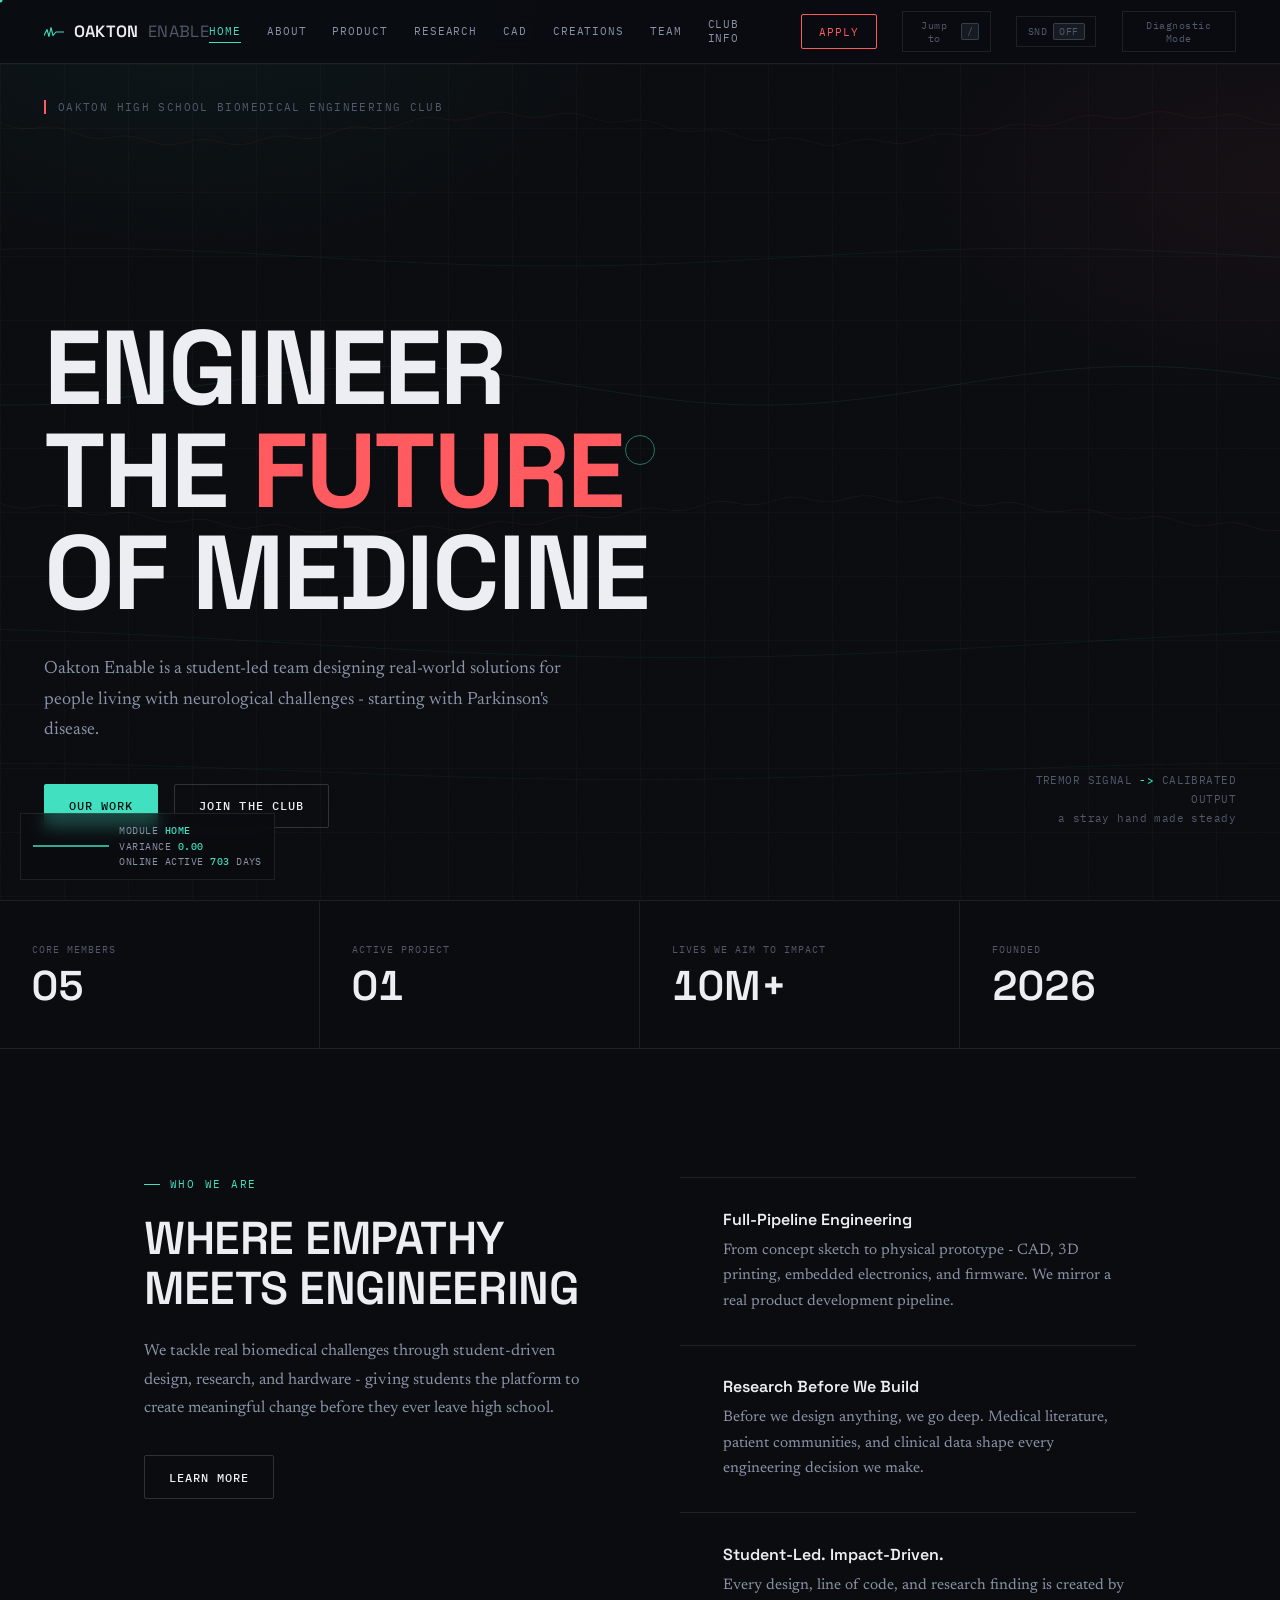
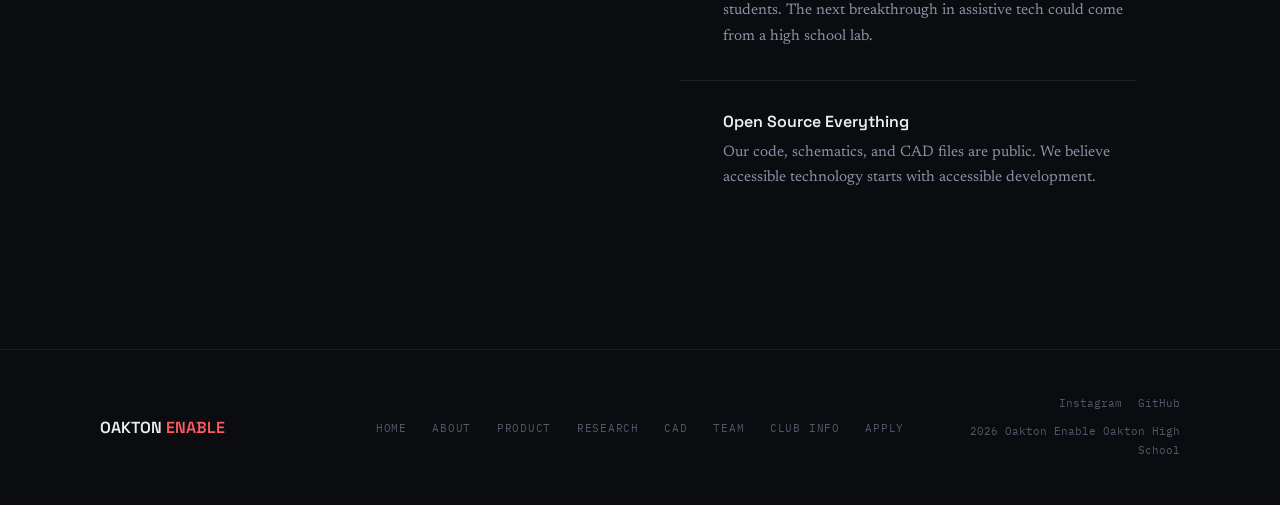
==== index.html @ 5689301a "made an apply button at the top" ====
﻿<!DOCTYPE html>
<html lang="en">
<head>
<meta charset="UTF-8">
<meta name="viewport" content="width=device-width, initial-scale=1.0">
<title>Oakton Enable - Biomedical Engineering Club</title>
<link rel="preconnect" href="https://fonts.googleapis.com">
<link href="https://fonts.googleapis.com/css2?family=Space+Grotesk:wght@400;500;600;700&family=Newsreader:ital,wght@0,400;0,500;1,400;1,500&family=IBM+Plex+Mono:wght@400;500;600&display=swap" rel="stylesheet">
<link rel="stylesheet" href="styles.css">
</head>
<body>

<canvas id="bg-signal"></canvas>
<div id="sweep"><div class="line"></div></div>
<canvas id="burst-canvas"></canvas>
<div id="egg-flash"><span id="egg-flash-text">Calibration Complete</span></div>
<div id="achievement-toast"><div class="ach-title">System Fully Calibrated</div><div class="ach-sub">You've explored every module. Signal steady.</div></div>
<div id="hud">
  <canvas id="hud-canvas"></canvas>
  <div class="hud-label">MODULE <b id="hud-page">HOME</b><br>VARIANCE <b id="hud-var">0.00</b><br><span id="hud-log">ONLINE  ACTIVE <b id="hud-days">0</b> DAYS</span></div>
</div>

<div id="boot-overlay" aria-hidden="true">
  <svg class="boot-wf" viewBox="0 0 400 80" preserveAspectRatio="none" aria-hidden="true">
    <path id="boot-tremor" d="M0,40 C8,20 16,60 24,30 C32,5 40,58 48,26 C56,4 64,55 72,32 C80,10 88,50 96,35 C104,60 112,15 120,40 C128,65 136,10 144,38 C152,58 160,18 168,40 C176,20 184,55 192,30 C200,8 208,50 216,35 C224,55 232,20 240,40" fill="none" stroke="#ff5a5f" stroke-width="2" stroke-linecap="round"/>
    <path id="boot-steady" d="M240,40 C280,41 320,40 400,40" fill="none" stroke="#3fe0c0" stroke-width="2" stroke-linecap="round" opacity="0"/>
  </svg>
  <div class="boot-status" id="boot-status">INITIALIZING SENSOR ARRAY</div>
  <div class="boot-bar"><div class="boot-bar-fill" id="boot-bar-fill"></div></div>
  <div class="boot-pct" id="boot-pct">0%</div>
</div>

<div id="cc-dot"></div>
<div id="cc-ring"></div>

<div id="cmdk-overlay">
  <div class="cmdk-box">
    <div class="cmdk-input-row">
      <span class="glyph">></span>
      <input id="cmdk-input" type="text" placeholder="Jump to a page" autocomplete="off">
      <span style="font-family:var(--mono);font-size:.62rem;color:var(--dim);">ESC</span>
    </div>
    <div class="cmdk-list" id="cmdk-list"></div>
  </div>
</div>

<!-- NAV -->
<nav id="nav">
  <a class="nav-logo" onclick="go('home')">
    <svg class="mark" viewBox="0 0 40 26" xmlns="http://www.w3.org/2000/svg" aria-hidden="true">
      <path d="M0,20 L6,8 L10,22 L14,4 L18,20 L24,13 L40,13" fill="none" stroke="#3fe0c0" stroke-width="2.2" stroke-linecap="round" stroke-linejoin="round"/>
    </svg>
    OAKTON <span class="sub">ENABLE</span>
  </a>
  <button class="hamburger" id="ham" onclick="toggleMenu()" aria-label="Menu"><span></span><span></span><span></span></button>
  <ul class="nav-links" id="nav-links">
    <li><a onclick="go('home')" data-p="home" class="active">Home</a></li>
    <li><a onclick="go('about')" data-p="about">About</a></li>
    <li><a onclick="go('product')" data-p="product">Product</a></li>
    <li><a onclick="go('research')" data-p="research">Research</a></li>
    <li><a onclick="go('cad')" data-p="cad">CAD</a></li>
    <li><a onclick="go('creations')" data-p="creations">Creations</a></li>
    <li><a onclick="go('team')" data-p="team">Team</a></li>
    <li><a onclick="go('details')" data-p="details">Club Info</a></li>
    <li><button class="nav-apply" onclick="go('join')" data-p="join" type="button">Apply</button></li>
    <li><button class="cmdk-hint" onclick="openCmdk()" aria-label="Open command palette">Jump to<kbd>/</kbd></button></li>
    <li><button class="cmdk-hint" id="sound-toggle" onclick="toggleSound()" aria-label="Toggle interface sound">SND<kbd id="sound-state">OFF</kbd></button></li>
    <li><button class="a11y-btn" id="a11y-toggle" onclick="toggleA11y()" aria-label="Toggle diagnostic accessibility mode">Diagnostic Mode</button></li>
  </ul>
</nav>
<div id="a11y-banner">Diagnostic Mode active - motion, custom cursor, and background effects disabled for a calmer, higher-contrast view</div>
<div id="scroll-progress"></div>

<!--  HOME  -->
<div class="page active" id="page-home">
  <section class="hero" id="hero">
    <div class="hero-spotlight" id="hero-spotlight"></div>
    <div class="hero-badge">Oakton High School  Biomedical Engineering Club</div>

    <svg class="hero-wf" viewBox="0 0 1200 220" preserveAspectRatio="none" aria-hidden="true">
      <path class="tremor-line wf-draw" d="M0,110 C15,70 30,155 45,90 C60,25 75,165 90,80 C105,10 120,150 135,95 C150,35 165,130 180,100 C195,155 210,55 225,115 C240,175 255,35 270,105 C285,60 300,145 315,95 C330,25 345,155 360,85 C375,130 390,45 405,110 C420,160 435,50 450,100 C465,25 480,150 495,90 C510,140 525,45 540,105 C555,15 570,150 585,100" fill="none" stroke-width="1.6" opacity="0.55"/>
      <path class="steady-line wf-draw d2" d="M585,100 C650,102 720,100 800,101 C900,100 1000,101 1200,100" fill="none" stroke-width="1.6" opacity="0.85"/>
    </svg>

    <div class="hero-content">
      <h1>ENGINEER<br>THE <em>FUTURE</em><br>OF MEDICINE</h1>
      <p class="hero-sub">Oakton Enable is a student-led team designing real-world solutions for people living with neurological challenges - starting with Parkinson's disease.</p>
      <div class="hero-btns">
        <button class="btn btn-steady" onclick="go('product')">Our Work</button>
        <button class="btn btn-outline" onclick="go('join')">Join the Club</button>
      </div>
    </div>
    <div class="hero-caption">TREMOR SIGNAL <b>-></b> CALIBRATED OUTPUT<br>a stray hand made steady</div>
  </section>

  <div class="readout-strip">
    <div class="readout-cell"><div class="readout-tag">Core Members</div><div class="readout-num" data-count="5" data-pad="2">00</div></div>
    <div class="readout-cell"><div class="readout-tag">Active Project</div><div class="readout-num" data-count="1" data-pad="2">00</div></div>
    <div class="readout-cell"><div class="readout-tag">Lives We Aim to Impact</div><div class="readout-num"><span>10M+</span></div></div>
    <div class="readout-cell"><div class="readout-tag">Founded</div><div class="readout-num" data-count="2026" data-nopad="1">0000</div></div>
  </div>

  <div class="section">
    <div class="split">
      <div class="split-sticky">
        <span class="eyebrow">Who We Are</span>
        <h2 class="display-sm" style="margin-bottom:1.5rem;">WHERE EMPATHY<br>MEETS ENGINEERING</h2>
        <p class="body-md" style="margin-bottom:2rem;">We tackle real biomedical challenges through student-driven design, research, and hardware - giving students the platform to create meaningful change before they ever leave high school.</p>
        <button class="btn btn-outline" onclick="go('about')">Learn More</button>
      </div>
      <div class="feat-list">
        <div class="feat-item"><div class="feat-mark"></div><div><div class="feat-title">Full-Pipeline Engineering</div><div class="feat-body">From concept sketch to physical prototype - CAD, 3D printing, embedded electronics, and firmware. We mirror a real product development pipeline.</div></div></div>
        <div class="feat-item"><div class="feat-mark"></div><div><div class="feat-title">Research Before We Build</div><div class="feat-body">Before we design anything, we go deep. Medical literature, patient communities, and clinical data shape every engineering decision we make.</div></div></div>
        <div class="feat-item"><div class="feat-mark"></div><div><div class="feat-title">Student-Led. Impact-Driven.</div><div class="feat-body">Every design, line of code, and research finding is created by students. The next breakthrough in assistive tech could come from a high school lab.</div></div></div>
        <div class="feat-item"><div class="feat-mark"></div><div><div class="feat-title">Open Source Everything</div><div class="feat-body">Our code, schematics, and CAD files are public. We believe accessible technology starts with accessible development.</div></div></div>
      </div>
    </div>
  </div>
</div>

<!-- ---- ABOUT ---- -->
<div class="page" id="page-about">
  <div class="section">
    <span class="eyebrow">Who We Are</span>
    <h1 class="display" style="margin-bottom:3rem;">ABOUT<br>THE CLUB</h1>
    <hr class="rule" style="margin-bottom:4rem;">

    <div class="split" style="margin-bottom:5rem;">
      <div>
        <p class="body-lg" style="margin-bottom:1.5rem;">Oakton Enable is where biology meets engineering, where empathy drives design, and where high school students prove that age is no barrier to solving medicine's hardest problems.</p>
        <p class="body-md">We operate in the space between clinical need and technical possibility - choosing problems rooted in real human experience, and building solutions with dignity at the center of every design decision.</p>
      </div>
      <div>
        <blockquote><p>"We exist to engineer hope - for the patients who wait, for the families who struggle, and for a future where transformative technology is accessible to everyone who needs it."</p></blockquote>
      </div>
    </div>

    <div class="reveal" style="margin-bottom:3.5rem;">
      <span class="eyebrow">Design Ethos</span>
      <h2 class="display-sm" style="margin-bottom:1.25rem;">SUSTAINABLE & ACCESSIBLE</h2>
      <p class="body-md">We design our products to be biodegradable, environmentally responsible, and economically accessible to the people who need them most. Unlike many commercial devices that remain out of reach because of their high cost, we focus on practical, low-impact solutions that can serve more communities without sacrificing care, quality, or dignity.</p>
    </div>

    <span class="eyebrow">Core Philosophy</span>
    <h2 class="display-sm" style="margin-bottom:3rem;">OUR VALUES</h2>
    <div class="feat-list">
      <div class="feat-item"><div class="feat-mark">1</div><div><div class="feat-title">Innovation</div><div class="feat-body">Chase creative solutions where others see dead ends. Conventional answers aren't enough when the stakes are someone's quality of life.</div></div></div>
      <div class="feat-item"><div class="feat-mark">2</div><div><div class="feat-title">Empathy</div><div class="feat-body">Design with the end user at the heart of every decision - always. We build for people, not portfolios.</div></div></div>
      <div class="feat-item"><div class="feat-mark">3</div><div><div class="feat-title">Rigor</div><div class="feat-body">Ground every choice in data, research, and testing. Guesswork isn't design - especially when it affects real patients.</div></div></div>
      <div class="feat-item"><div class="feat-mark">4</div><div><div class="feat-title">Action</div><div class="feat-body">Build, test, iterate - never wait for perfection before you begin. Momentum is how real projects get done.</div></div></div>
    </div>
  </div>
</div>

<!-- ---- PRODUCT ---- -->
<div class="page" id="page-product">
  <div class="section">
    <div class="reveal">
      <span class="eyebrow">What We Build</span>
      <h1 class="display" style="margin-bottom:1rem;">ASSISTIVE<br>TECHNOLOGY</h1>
      <p class="body-lg" style="margin-bottom:2.5rem;">We create thoughtful biomedical tools that blend empathy, engineering, and storytelling - starting with IsoWrite and expanding into a wider family of accessible products.</p>
    </div>

    <div class="product-shell reveal delay-1">
      <div class="product-tabs" role="tablist" aria-label="Product sections">
        <button class="product-tab active" data-product-tab="overview">Overview</button>
        <button class="product-tab" data-product-tab="isowrite">IsoWrite</button>
        <button class="product-tab" data-product-tab="explore">Explore</button>
      </div>

      <div class="product-panel active" id="product-overview">
        <div class="product-hero">
          <h3>We build products that turn constraints into possibility.</h3>
          <p>Every idea starts with a person, not just a problem statement. We design with dignity, usability, and impact in mind - whether it's a writing aid, assistive interface, or a future daily living tool.</p>
        </div>
        <div class="product-card-grid">
          <div class="icard"><div class="icard-icon"></div><h4>Empathy First</h4><p>Every concept begins by understanding how someone lives with a challenge day to day.</p></div>
          <div class="icard"><div class="icard-icon"></div><h4>Prototype Driven</h4><p>We move from sketches, to CAD, to physical prototypes and improve through iteration.</p></div>
          <div class="icard"><div class="icard-icon"></div><h4>Built to Grow</h4><p>IsoWrite is our first milestone, but our broader vision is a future ecosystem of inclusive products.</p></div>
        </div>
        <div class="product-quote">Our goal is not simply to make devices. It is to make dignity, confidence, and independence feel more tangible for the people who use them.</div>
      </div>

      <div class="product-panel" id="product-isowrite">
        <div class="product-hero">
          <h3>IsoWrite: a smart writing companion for tremor stability</h3>
          <p>IsoWrite is our flagship project - a student-designed assistive writing tool built to reduce the impact of Parkinson's-related tremor and help users write with steadier, more natural control.</p>
        </div>

        <div class="demo-block">
          <div class="demo-head">
            <div>
              <div class="demo-title">Try the stabilization concept</div>
              <div class="demo-sub">Draw across the pad below - a simplified simulation of the filtering logic IsoWrite is built around.</div>
            </div>
            <div class="demo-toggle" role="group" aria-label="Toggle stabilization">
              <button id="demo-off" onclick="setDemoMode(false)">Raw</button>
              <button id="demo-on" class="on" onclick="setDemoMode(true)">Stabilized</button>
            </div>
          </div>
          <div class="demo-canvas-wrap">
            <canvas id="demo-canvas"></canvas>
            <div class="demo-placeholder" id="demo-placeholder">Move your cursor or finger across this pad</div>
          </div>
          <div class="demo-legend">
            <span><i class="sw sw-tremor"></i>Raw input</span>
            <span><i class="sw sw-steady"></i>Filtered output</span>
          </div>
        </div>

        <div class="steps-grid">
          <div class="step-cell"><div class="step-tag">Step 01 - Sensing</div><div class="step-title">Motion Tracking</div><div class="step-body">Embedded sensors monitor hand movement in real time to detect the tremor pattern.</div></div>
          <div class="step-cell"><div class="step-tag">Step 02 - Processing</div><div class="step-title">Signal Filtering</div><div class="step-body">Real-time logic distinguishes intended motion from the involuntary oscillation of tremor.</div></div>
          <div class="step-cell"><div class="step-tag">Step 03 - Actuation</div><div class="step-title">Stabilization</div><div class="step-body">A corrective mechanism helps neutralize unwanted movement at the pen tip.</div></div>
          <div class="step-cell"><div class="step-tag">Step 04 - Output</div><div class="step-title">Steady Writing</div><div class="step-body">The result is cleaner, more controlled handwriting and a stronger sense of independence.</div></div>
        </div>
        <div style="display:flex;gap:1rem;flex-wrap:wrap;align-items:center;">
          <a class="btn btn-steady" href="https://docs.google.com/document/d/17zHRZP8OW0Wda3QkkGgGZORQD0gJFME8ufDdyHBz6-g/edit?usp=sharing" target="_blank">Explore Prototype</a>
          <a class="btn btn-outline" href="isowrite-model.html">View 3D Model</a>
          <div class="live-tag"><div class="dot"></div> Active Development</div>
        </div>
      </div>

      <div class="product-panel" id="product-explore">
        <div class="product-hero">
          <h3>From IsoWrite to a broader product family</h3>
          <p>We are building a foundation for a future portfolio of tools that make everyday life more accessible, expressive, and easier to navigate.</p>
        </div>
        <div class="future-grid">
          <div class="future-item"><span class="future-tag">Now</span><h4>IsoWrite</h4><p>Assistive writing technology for Parkinson's-related tremor stabilization.</p></div>
          <div class="future-item"><span class="future-tag">Next</span><h4>Adaptive Daily Tools</h4><p>Compact products that support routine tasks with more comfort and less friction.</p></div>
          <div class="future-item"><span class="future-tag">Future</span><h4>Communication Aids</h4><p>Accessible devices that help people express ideas clearly and independently.</p></div>
          <div class="future-item"><span class="future-tag">Vision</span><h4>Accessible Wellness Tech</h4><p>A growing collection of thoughtful tools designed for dignity, ease, and connection.</p></div>
        </div>
      </div>
    </div>
  </div>
</div>

<!-- ---- RESEARCH ---- -->
<div class="page" id="page-research">
  <div class="section">
    <div class="reveal">
      <span class="eyebrow">Evidence Before Engineering</span>
      <h1 class="display" style="margin-bottom:1rem;">RESEARCH<br>LIBRARY</h1>
      <p class="body-lg" style="margin-bottom:3rem;">Every mechanism we design starts with a question we can't answer from intuition alone. This is where we track what we're reading, what we're testing, and what we still don't know.</p>
    </div>

    <div class="reveal delay-1">
      <span class="eyebrow">Focus Areas</span>
      <div class="method-grid">
        <div class="icard">
          <div class="icard-icon"></div>
          <h4>Tremor Biomechanics</h4>
          <p>Understanding the frequency, amplitude, and variability of Parkinsonian hand tremor - the baseline every stabilization mechanism has to be measured against.</p>
        </div>
        <div class="icard">
          <div class="icard-icon"></div>
          <h4>Signal Filtering Methods</h4>
          <p>Comparing approaches to separating intentional motion from involuntary oscillation in real time, from simple smoothing to more adaptive filtering logic.</p>
        </div>
        <div class="icard">
          <div class="icard-icon"></div>
          <h4>Assistive Device Ergonomics</h4>
          <p>How grip, weight distribution, and feedback affect whether an assistive tool actually gets used day to day - not just whether it works on a bench.</p>
        </div>
        <div class="icard">
          <div class="icard-icon"></div>
          <h4>Patient & Caregiver Input</h4>
          <p>Conversations and community feedback that shape our priorities - making sure we're solving problems people actually have, not ones we assume they have.</p>
        </div>
      </div>
    </div>

    <div class="reveal delay-2">
      <span class="eyebrow">How We Work</span>
      <h2 class="display-sm" style="margin-bottom:2rem;">FROM LITERATURE TO PROTOTYPE</h2>
      <div class="steps-grid" style="margin-bottom:3rem;">
        <div class="step-cell"><div class="step-tag">Stage 01</div><div class="step-title">Literature Review</div><div class="step-body">We start with published research and clinical resources to understand what's already known.</div></div>
        <div class="step-cell"><div class="step-tag">Stage 02</div><div class="step-title">Synthesis</div><div class="step-body">Findings get distilled into design constraints - numbers and patterns our engineering has to respect.</div></div>
        <div class="step-cell"><div class="step-tag">Stage 03</div><div class="step-title">Applied Testing</div><div class="step-body">We validate assumptions against our own prototypes, not just against the paper they came from.</div></div>
        <div class="step-cell"><div class="step-tag">Stage 04</div><div class="step-title">Documentation</div><div class="step-body">What we learn - including what didn't work - gets written up for the next iteration.</div></div>
      </div>
    </div>

    <div class="reveal delay-3">
      <span class="eyebrow">Club Research Output</span>
      <h2 class="display-sm" style="margin-bottom:2rem;">IN PROGRESS</h2>
      <div class="paper-grid">
        <div class="paper-row">
          <div class="paper-status active">Drafting</div>
          <div class="paper-info">
            <h4>IsoWrite Design Rationale</h4>
            <p>An internal writeup documenting the engineering decisions behind IsoWrite's sensing and stabilization approach.</p>
          </div>
          <div class="paper-tags"><span class="tag">Engineering</span><span class="tag">Internal</span></div>
        </div>
        <div class="paper-row">
          <div class="paper-status">Planned</div>
          <div class="paper-info">
            <h4>Literature Review: Tremor Filtering Approaches</h4>
            <p>A summary of existing published approaches to separating tremor from intentional motion, to be shared publicly once complete.</p>
          </div>
          <div class="paper-tags"><span class="tag">Literature Review</span></div>
        </div>
        <div class="paper-row">
          <div class="paper-status">Planned</div>
          <div class="paper-info">
            <h4>User Testing Findings</h4>
            <p>Observations from early prototype testing sessions, once we have enough data to report responsibly.</p>
          </div>
          <div class="paper-tags"><span class="tag">User Research</span></div>
        </div>
      </div>
      <p class="body-md" style="margin-bottom:2rem;">We don't publish research findings until they're ready to stand on their own - no placeholder data, no premature conclusions. Check back as these move from drafting to published.</p>
      <button class="btn btn-outline" onclick="go('join')">Get Notified When Published</button>
    </div>
  </div>
</div>

<!-- ---- CAD ---- -->
<div class="page" id="page-cad">
  <div class="section section-sm">
    <span class="eyebrow">Design Files</span>
    <h1 class="display" style="margin-bottom:2rem;">CAD<br>MODELS</h1>
    <hr class="rule" style="margin-bottom:3rem;">
    <div class="soon-status"><div class="dot"></div>Public Link Not Yet Available</div>
    <p class="body-md" style="margin-bottom:2.5rem;">We're finalizing our 3D models and will publish all design files publicly via OnShape once they're ready for review. Full assembly models, component breakdowns, and print-ready STLs will all be available.</p>
    <div class="soon-list">
      <h4>What Will Be Published</h4>
      <ul>
        <li>- Full IsoWrite assembly with component hierarchy</li>
        <li>- Mechanism schematics and exploded view diagrams</li>
        <li>- Dimensional drawings, tolerances, and material callouts</li>
        <li>- Print-ready STL files optimized for FDM 3D printing</li>
        <li>- Design revision log with rationale for major changes</li>
      </ul>
    </div>
    <div style="display:flex;gap:1rem;flex-wrap:wrap;">
      <button class="btn btn-outline" onclick="go('join')">Get Notified</button>
      <a href="https://github.com/oaktonenable" target="_blank" class="btn btn-steady">GitHub '</a>
    </div>
  </div>
</div>

<!-- ---- CREATIONS ---- -->
<div class="page" id="page-creations">
  <div class="section section-sm">
    <span class="eyebrow">Member Projects</span>
    <h1 class="display" style="margin-bottom:2rem;">INDIVIDUAL<br>CREATIONS</h1>
    <hr class="rule" style="margin-bottom:3rem;">
    <div class="soon-status"><div class="dot"></div>Coming Soon</div>
    <p class="body-md" style="margin-bottom:2.5rem;">Our members are actively working on individual projects spanning programming, electrical design, 3D modeling, and research writing. This gallery will be populated as projects reach shareable milestones.</p>
    <div class="details-grid" style="margin-bottom:2.5rem;">
      <div class="detail-cell" style="opacity:.35;pointer-events:none;"><div class="detail-icon">'</div><div class="detail-val">Software Projects</div><div class="detail-body">Code, firmware, and embedded systems work.</div></div>
      <div class="detail-cell" style="opacity:.35;pointer-events:none;"><div class="detail-icon">-</div><div class="detail-val">3D Designs</div><div class="detail-body">CAD models, prints, and physical prototypes.</div></div>
      <div class="detail-cell" style="opacity:.35;pointer-events:none;"><div class="detail-icon">"</div><div class="detail-val">Research Papers</div><div class="detail-body">Medical research and literature reviews.</div></div>
    </div>
    <button class="btn btn-outline" onclick="go('join')">Express Interest</button>
  </div>
</div>

<!-- ---- TEAM ---- -->
<div class="page" id="page-team">
  <div class="section">
    <span class="eyebrow">The People Behind the Mission</span>
    <h1 class="display" style="margin-bottom:3rem;">THE<br>TEAM</h1>
    <hr class="rule" style="margin-bottom:4rem;">

    <div class="team-grid" style="margin-bottom:4rem;">
      <div class="member">
        <div class="member-init">AN</div>
        <div class="member-name">Arnav Nair</div>
        <div class="member-role">President</div>
        <p class="member-bio">As founding president, Arnav provides the vision, strategic direction, and leadership that holds the club together. He coordinates across disciplines - ensuring that programmers, designers, and researchers are working in concert toward a coherent goal. His leadership is defined by inclusivity, rigorous standards, and a personal belief that student innovation can and should matter in the real world.</p>
        <div class="member-tags"><span class="tag">Leadership</span><span class="tag">Strategy</span><span class="tag">Vision</span></div>
        <div class="vitals-row"><canvas class="vcanvas" data-seed="1"></canvas><span class="vitals-tag"><span class="vdot"></span>Signal</span></div>
      </div>
      <div class="member">
        <div class="member-init">AD</div>
        <div class="member-name">Aditya Nandimandalam</div>
        <div class="member-role">Head of Outreach & Research  Programmer</div>
        <p class="member-bio">Aditya serves as the intellectual and external bridge of Oakton Enable. As Head of Outreach and Research, he digs deep into medical literature, connects the club with patient communities, and shapes how the team communicates its work. He also contributes as a core programmer - translating research findings into functional software and control logic for the IsoWrite's sensor systems.</p>
        <div class="member-tags"><span class="tag">Research</span><span class="tag">Outreach</span><span class="tag">Programming</span></div>
        <div class="vitals-row"><canvas class="vcanvas" data-seed="2"></canvas><span class="vitals-tag"><span class="vdot"></span>Signal</span></div>
      </div>
      <div class="member">
        <div class="member-init">CC</div>
        <div class="member-name">Christopher Choi</div>
        <div class="member-role">Head of 3D Design</div>
        <p class="member-bio">Christopher is the creative force behind Oakton Enable's physical product development. Working in professional-grade CAD software, he translates engineering concepts into precise, printable, and ergonomically considered 3D models. His designs balance aesthetics, manufacturability, and function - and his work on the IsoWrite's housing and mechanical stabilization mechanism is central to making the concept real.</p>
        <div class="member-tags"><span class="tag">CAD / OnShape</span><span class="tag">3D Printing</span><span class="tag">Product Design</span></div>
        <div class="vitals-row"><canvas class="vcanvas" data-seed="3"></canvas><span class="vitals-tag"><span class="vdot"></span>Signal</span></div>
      </div>
      <div class="member">
        <div class="member-init">AA</div>
        <div class="member-name">Arjun Arunkumar</div>
        <div class="member-role">Programmer & Electrical Engineer</div>
        <p class="member-bio">Arjun is the technical backbone of the IsoWrite's electronics and embedded systems. As both a programmer and circuit designer, he bridges the gap between software and hardware - laying out PCBs, selecting components, and writing the low-level firmware that makes real-time tremor cancellation actually run. Without his expertise in embedded systems and electrical integration, the pen remains a design on a screen.</p>
        <div class="member-tags"><span class="tag">Embedded Systems</span><span class="tag">Circuit Design</span><span class="tag">Programming</span></div>
        <div class="vitals-row"><canvas class="vcanvas" data-seed="4"></canvas><span class="vitals-tag"><span class="vdot"></span>Signal</span></div>
      </div>
      <div class="member" style="grid-column:1/-1;">
        <div style="display:flex;align-items:center;justify-content:space-between;flex-wrap:wrap;gap:.75rem;margin-bottom:1.1rem;">
          <div class="member-init" style="margin-bottom:0;">SP</div>
          <span class="live-tag" style="border-color:var(--steady-dim);color:var(--steady);">Newest Member</span>
        </div>
        <div class="member-name">Samarth Prakash</div>
        <div class="member-role">Head of Media</div>
        <p class="member-bio">Samarth shapes how Oakton Enable looks and sounds to the outside world. He leads photography, video, and content strategy - documenting builds, testing sessions, and milestones, then turning that raw footage into the story that shows people why IsoWrite matters. His work is what makes the club's progress visible, shareable, and easy to rally behind.</p>
        <div class="member-tags"><span class="tag">Photography</span><span class="tag">Video</span><span class="tag">Content Strategy</span></div>
        <div class="vitals-row"><canvas class="vcanvas" data-seed="5"></canvas><span class="vitals-tag"><span class="vdot"></span>Signal</span></div>
      </div>
    </div>

    <div class="join-cta-block">
      <h3>WANT TO JOIN THE TEAM?</h3>
      <p>We're always looking for passionate Oakton students. No prior experience required - just curiosity and commitment.</p>
      <a href="https://docs.google.com/forms/d/e/1FAIpQLSediQK2menlsXeRNVHi76ocW_E3qNm8afyynof9Xd01SNs3rQ/viewform?usp=publish-editor" target="_blank" class="btn btn-steady">Apply Now '</a>
    </div>
  </div>
</div>

<!-- ---- DETAILS ---- -->
<div class="page" id="page-details">
  <div class="section">
    <span class="eyebrow">Club Information</span>
    <h1 class="display" style="margin-bottom:3rem;">CLUB<br>DETAILS</h1>
    <hr class="rule" style="margin-bottom:4rem;">

    <div class="details-grid">
      <div class="detail-cell"><div class="detail-icon">"</div><div class="detail-label">Meeting Times</div><div class="detail-val">TBA</div><div class="detail-body">Our official meeting schedule is being finalized. Follow our Instagram for announcements the moment times are confirmed.</div></div>
      <div class="detail-cell"><div class="detail-icon">"</div><div class="detail-label">Location</div><div class="detail-val">Oakton High School</div><div class="detail-body">We meet on campus. The specific room and schedule details will be released alongside our first meeting announcement.</div></div>
      <div class="detail-cell"><div class="detail-icon">"</div><div class="detail-label">Open To</div><div class="detail-val">All Grade Levels</div><div class="detail-body">Oakton Enable welcomes students from every grade level. No engineering background required - we teach you what you need as we go.</div></div>
      <div class="detail-cell"><div class="detail-icon"></div><div class="detail-label">Structure</div><div class="detail-val">Project-Based</div><div class="detail-body">We operate on project cycles. Your time commitment scales with the needs of the project you contribute to.</div></div>
      <div class="detail-cell"><div class="detail-icon"></div><div class="detail-label">At Meetings</div><div class="detail-val">Build & Research</div><div class="detail-body">Meetings include design reviews, programming sessions, research presentations, and hands-on prototyping. Every session moves the project forward.</div></div>
      <div class="detail-cell"><div class="detail-icon">"</div><div class="detail-label">How to Join</div><div class="detail-val">Interest Form</div><div class="detail-body">Fill out our interest form and a club officer will reach out with next steps once the schedule is locked in.</div></div>
    </div>

    <div style="margin-top:4rem; padding:3rem; border:1px solid var(--line); background:var(--panel);">
      <div class="split" style="align-items:center;">
        <div>
          <span class="eyebrow">Stay Connected</span>
          <h3 class="display-sm" style="margin-bottom:1rem;">DON'T MISS AN ANNOUNCEMENT</h3>
          <p class="body-md" style="margin-bottom:2rem;">Meeting times, project milestones, and news will be posted to our Instagram first. Follow us there to stay current.</p>
          <div style="display:flex;gap:1rem;flex-wrap:wrap;">
            <a href="https://instagram.com/oaktonenable" target="_blank" class="btn btn-steady">@oaktonenable '</a>
            <button class="btn btn-outline" onclick="go('join')">Interest Form</button>
          </div>
        </div>
        <div>
          <div style="display:flex;flex-direction:column;gap:1px;background:var(--line);border:1px solid var(--line);">
            <div style="background:var(--bg);padding:1.2rem 1.4rem;display:flex;align-items:center;gap:1rem;">
              <span style="font-size:1.15rem;">"</span>
              <div><div style="font-family:var(--disp);font-weight:600;font-size:.86rem;">Instagram</div><div style="font-family:var(--mono);font-size:.7rem;color:var(--steady);">@oaktonenable</div></div>
            </div>
            <div style="background:var(--bg);padding:1.2rem 1.4rem;display:flex;align-items:center;gap:1rem;">
              <span style="font-size:1.15rem;">'</span>
              <div><div style="font-family:var(--disp);font-weight:600;font-size:.86rem;">GitHub</div><div style="font-family:var(--mono);font-size:.7rem;color:var(--steady);">github.com/oaktonenable</div></div>
            </div>
            <div style="background:var(--bg);padding:1.2rem 1.4rem;display:flex;align-items:center;gap:1rem;opacity:.4;">
              <span style="font-size:1.15rem;">"</span>
              <div><div style="font-family:var(--disp);font-weight:600;font-size:.86rem;">OnShape</div><div style="font-family:var(--mono);font-size:.7rem;color:var(--muted);">Link coming soon</div></div>
            </div>
          </div>
        </div>
      </div>
    </div>
  </div>
</div>

<!-- ---- JOIN ---- -->
<div class="page" id="page-join">
  <div class="section">
    <span class="eyebrow">Get Connected</span>
    <h1 class="display" style="margin-bottom:3rem;">JOIN &<br>CONNECT</h1>
    <hr class="rule" style="margin-bottom:4rem;">

    <div class="join-tabs" role="tablist" aria-label="Join and contact tabs">
      <button class="join-tab active" data-join-tab="connect" type="button">Join & Connect</button>
      <button class="join-tab" data-join-tab="contact" type="button">Contact Us (Sponsors)</button>
    </div>

    <div class="join-tab-panels">
      <div class="join-tab-panel active" id="join-connect-panel">
        <h3 style="font-family:var(--mono);font-size:.7rem;color:var(--muted);text-transform:uppercase;letter-spacing:.11em;margin-bottom:1.5rem;">Find Us Online</h3>
        <div class="social-row" style="margin-bottom:4rem;">
          <a href="https://instagram.com/oaktonenable" target="_blank" class="social-cell"><div class="sc-icon">"</div><div class="sc-name">Instagram</div><div class="sc-handle">@oaktonenable</div><div class="sc-note">Club updates, photos, and announcements</div></a>
          <a href="https://github.com/oaktonenable" target="_blank" class="social-cell"><div class="sc-icon">'</div><div class="sc-name">GitHub</div><div class="sc-handle">github.com/oaktonenable</div><div class="sc-note">Open source code and project repositories</div></a>
          <div class="social-cell" style="opacity:.4;cursor:default;"><div class="sc-icon">"</div><div class="sc-name">OnShape</div><div class="sc-handle" style="color:var(--muted);">Coming Soon</div><div class="sc-note">3D CAD models and design files</div></div>
        </div>

        <div class="join-cta-block">
          <h3>READY TO JOIN<br>OAKTON ENABLE?</h3>
          <p>Fill out our interest form and we'll be in touch. We'd love to hear from you - regardless of your background or skill level.</p>
          <a href="https://docs.google.com/forms/d/e/1FAIpQLSediQK2menlsXeRNVHi76ocW_E3qNm8afyynof9Xd01SNs3rQ/viewform?usp=publish-editor" target="_blank" class="btn btn-steady" style="font-size:.78rem;padding:1rem 2.25rem;">Fill Out the Interest Form '</a>
          <p class="join-fine">No experience required  All grades welcome  All interests considered</p>
        </div>
      </div>

      <div class="join-tab-panel" id="join-contact-panel">
        <div class="sponsor-panel reveal delay-1">
          <div class="sponsor-intro">
            <span class="eyebrow">Sponsors & Partners</span>
            <h3>SUPPORT THE NEXT GENERATION OF HEALTHCARE INNOVATION</h3>
            <p>We are building a student-led biomedical engineering program that turns curiosity into real-world medical impact. If your organization is interested in supporting research, mentorship, equipment, or community outreach, we'd love to connect.</p>
          </div>

          <form id="sponsor-form" class="sponsor-form" novalidate>
            <div class="form-grid">
              <label>
                <span>Full Name</span>
                <input type="text" name="name" placeholder="Your name" required>
              </label>
              <label>
                <span>Email</span>
                <input type="email" name="email" placeholder="you@example.com" required>
              </label>
              <label>
                <span>Phone</span>
                <input type="tel" name="phone" placeholder="(555) 123-4567">
              </label>
              <label>
                <span>Organization</span>
                <input type="text" name="organization" placeholder="Company or school" required>
              </label>
              <label>
                <span>Inquiry Type</span>
                <select name="type" required>
                  <option value="">Select one</option>
                  <option value="Sponsorship">Sponsorship</option>
                  <option value="Partnership">Partnership</option>
                  <option value="Mentorship">Mentorship</option>
                  <option value="Donation">Donation</option>
                  <option value="Other">Other</option>
                </select>
              </label>
              <label>
                <span>Preferred Timeline</span>
                <select name="timeline">
                  <option value="">Select one</option>
                  <option value="ASAP">ASAP</option>
                  <option value="This Semester">This Semester</option>
                  <option value="Next Quarter">Next Quarter</option>
                  <option value="This School Year">This School Year</option>
                  <option value="Not sure yet">Not sure yet</option>
                </select>
              </label>
            </div>
            <label class="full-width">
              <span>Areas of Interest</span>
              <input type="text" name="interests" placeholder="Research support, equipment, mentorship, event sponsorship...">
            </label>
            <label class="full-width">
              <span>Project Details</span>
              <textarea name="message" rows="7" placeholder="Tell us how you'd like to support or collaborate, what kind of help you're offering, and what you'd like to learn more about..." required></textarea>
            </label>
            <div class="form-actions">
              <button type="submit" class="btn btn-steady">Send Inquiry</button>
              <div id="sponsor-form-status" class="form-status" aria-live="polite"></div>
            </div>
          </form>
        </div>
      </div>
    </div>
  </div>
</div>

<!-- FOOTER -->
<footer>
  <div class="footer-inner">
    <div class="footer-logo" onclick="go('home')">OAKTON <span>ENABLE</span></div>
    <nav class="footer-nav">
      <a onclick="go('home')">Home</a>
      <a onclick="go('about')">About</a>
      <a onclick="go('product')">Product</a>
      <a onclick="go('research')">Research</a>
      <a onclick="go('cad')">CAD</a>
      <a onclick="go('team')">Team</a>
      <a onclick="go('details')">Club Info</a>
      <a onclick="go('join')">Apply</a>
    </nav>
    <div class="footer-right">
      <div class="footer-socials">
        <a href="https://instagram.com/oaktonenable" target="_blank">Instagram</a>
        <a href="https://github.com/oaktonenable" target="_blank">GitHub</a>
      </div>
       2026 Oakton Enable  Oakton High School
    </div>
  </div>
</footer>

<script src="script.js"></script>
</body>
</html>
---- styles.css ----
*,*::before,*::after{margin:0;padding:0;box-sizing:border-box;}

  :root{
    --bg:#0a0c10;
    --panel:#12161d;
    --panel2:#161b23;
    --ink:#eceef3;
    --muted:#8b92a6;
    --dim:#525869;
    --line: rgba(236,238,243,0.09);
    --line2: rgba(236,238,243,0.17);
    --tremor:#ff5a5f;
    --tremor-dim: rgba(255,90,95,0.5);
    --steady:#3fe0c0;
    --steady-dim: rgba(63,224,192,0.5);
    --disp: 'Space Grotesk', sans-serif;
    --serif: 'Newsreader', serif;
    --mono: 'IBM Plex Mono', monospace;
  }

  html{scroll-behavior:smooth;}
  body{
    font-family:var(--serif);
    background:
      radial-gradient(ellipse 60% 50% at 15% 0%, rgba(63,224,192,0.05), transparent 60%),
      radial-gradient(ellipse 55% 45% at 100% 20%, rgba(255,90,95,0.05), transparent 60%),
      var(--bg);
    background-attachment:fixed;
    color:var(--ink);
    overflow-x:hidden;
  }
  body::before{
    content:"";
    position:fixed; inset:0; z-index:0; pointer-events:none;
    background-image:
      linear-gradient(rgba(236,238,243,.022) 1px, transparent 1px),
      linear-gradient(90deg, rgba(236,238,243,.022) 1px, transparent 1px);
    background-size: 64px 64px;
  }

  ::selection{ background:var(--steady); color:#04140f; }
  :focus-visible{ outline:2px solid var(--steady); outline-offset:3px; }

  /* grain */
  body::after{
    content:""; position:fixed; inset:0; z-index:2; pointer-events:none;
    opacity:.035; mix-blend-mode:overlay;
    background-image:url("data:image/svg+xml,%3Csvg xmlns='http://www.w3.org/2000/svg' width='120' height='120'%3E%3Cfilter id='n'%3E%3CfeTurbulence type='fractalNoise' baseFrequency='0.9' numOctaves='2' stitchTiles='stitch'/%3E%3C/filter%3E%3Crect width='100%25' height='100%25' filter='url(%23n)'/%3E%3C/svg%3E");
  }

  /* scroll progress */
  #scroll-progress{
    position:fixed; top:64px; left:0; height:2px; width:0%; z-index:998;
    background:linear-gradient(90deg, var(--tremor), var(--steady));
    transition:width .08s linear;
  }
  @media (max-width:900px){ #scroll-progress{ top:64px; } }

  /* "" NAV "" */
  #nav{
    position:fixed; top:0; left:0; right:0; z-index:999;
    display:flex; align-items:center; justify-content:space-between;
    padding:0 2.75rem; height:64px;
    border-bottom:1px solid var(--line);
    background:rgba(10,12,16,0.88);
    backdrop-filter:blur(14px);
  }
  .nav-logo{
    display:flex; align-items:center; gap:.6rem;
    font-family:var(--disp); font-weight:600; font-size:1.02rem; letter-spacing:.02em;
    color:var(--ink); text-decoration:none; cursor:pointer;
  }
  .nav-logo .mark{ width:20px; height:14px; display:block; }
  .nav-logo .sub{ color:var(--dim); font-weight:400; }
  .nav-links{ display:flex; align-items:center; gap:1.6rem; list-style:none; flex-wrap:nowrap; }
  .nav-links li{ display:flex; align-items:center; }
  .nav-links a{
    color:var(--muted); text-decoration:none;
    font-family:var(--mono); font-size:.68rem; letter-spacing:.09em;
    text-transform:uppercase; cursor:pointer; transition:color .2s;
    position:relative; padding-bottom:2px;
  }
  .nav-links a::after{
    content:""; position:absolute; left:0; bottom:-3px; width:0; height:1px;
    background:var(--steady); transition:width .25s ease;
  }
  .nav-links a:hover{ color:var(--ink); }
  .nav-links a:hover::after, .nav-links a.active::after{ width:100%; }
  .nav-links a.active{ color:var(--steady); }
  .nav-apply{
    border:1px solid var(--tremor); color:var(--tremor); background:transparent;
    padding:.57rem 1.05rem; border-radius:2px; cursor:pointer; font-family:var(--mono);
    font-size:.66rem; letter-spacing:.09em; text-transform:uppercase; transition:all .2s ease;
  }
  .nav-apply::after{ display:none; }
  .nav-apply:hover{ background:var(--tremor); color:#160506; transform:translateY(-1px); }
  .hamburger{ display:none; flex-direction:column; gap:5px; cursor:pointer; background:none; border:none; padding:4px; }
  .hamburger span{ display:block; width:22px; height:1.5px; background:var(--ink); }

  /* "" PAGE SYSTEM "" */
  .page{ display:none; min-height:100vh; position:relative; z-index:1; }
  .page.active{ display:block; animation:fadein .35s ease; }
  @keyframes fadein{ from{opacity:0;} to{opacity:1;} }

  .section{ padding:8rem 2.75rem; max-width:1080px; margin:0 auto; }
  .section-sm{ max-width:680px; }
  .eyebrow{
    font-family:var(--mono); font-size:.68rem; letter-spacing:.16em;
    text-transform:uppercase; color:var(--steady);
    margin-bottom:1.4rem; display:flex; align-items:center; gap:.6rem;
  }
  .eyebrow::before{ content:""; width:16px; height:1px; background:var(--steady); display:inline-block; }
  .display{
    font-family:var(--disp); font-weight:600;
    font-size:clamp(3rem, 6.6vw, 5.6rem);
    letter-spacing:-.01em; line-height:1.02; color:var(--ink);
  }
  .display em{ font-style:normal; color:var(--tremor); }
  .display-sm{
    font-family:var(--disp); font-weight:600;
    font-size:clamp(1.9rem, 3.6vw, 2.9rem); letter-spacing:-.01em; line-height:1.08;
  }
  .body-lg{ font-family:var(--serif); font-size:1.18rem; line-height:1.7; color:var(--muted); max-width:560px; font-weight:400;}
  .body-md{ font-family:var(--serif); font-size:1.02rem; line-height:1.75; color:var(--muted); }
  .rule{ border:none; border-top:1px solid var(--line); }

  .btn{
    display:inline-flex; align-items:center; gap:.5rem;
    font-family:var(--mono); font-size:.72rem; font-weight:500; letter-spacing:.09em;
    text-transform:uppercase; text-decoration:none;
    padding:.85rem 1.5rem; border-radius:2px;
    cursor:pointer; transition:all .2s; border:1px solid transparent;
  }
  .btn-steady{ background:var(--steady); color:#04140f; box-shadow:0 0 0 0 rgba(63,224,192,0); }
  .btn-steady:hover{ background:#7cf0d8; transform:translateY(-1px); box-shadow:0 6px 24px rgba(63,224,192,.22); }
  .btn-steady:active{ transform:translateY(0) scale(.97); box-shadow:0 2px 10px rgba(63,224,192,.18); }
  .btn-outline{ background:transparent; color:var(--ink); border-color:var(--line2); }
  .btn-outline:hover{ border-color:var(--steady); color:var(--steady); transform:translateY(-1px); }
  .btn-outline:active{ transform:translateY(0) scale(.97); }
  .btn{ transition:all .18s cubic-bezier(.2,.8,.3,1); }

  .reveal{ opacity:0; transform:translateY(30px); transition:opacity .8s cubic-bezier(.2,.75,.2,1), transform .8s cubic-bezier(.2,.75,.2,1); }
  .reveal.visible{ opacity:1; transform:translateY(0); }
  .reveal.delay-1{ transition-delay:.08s; }
  .reveal.delay-2{ transition-delay:.16s; }
  .reveal.delay-3{ transition-delay:.24s; }

  /* "" WAVEFORM SIGNATURE "" */
  .waveform-divider{ width:100%; display:block; }
  .waveform-divider path.tremor-line{ stroke:var(--tremor); }
  .waveform-divider path.steady-line{ stroke:var(--steady); }
  .wf-draw{
    stroke-dasharray: 900;
    stroke-dashoffset: 900;
    animation: draw 1.8s cubic-bezier(.3,.7,.2,1) forwards;
  }
  .wf-draw.d2{ animation-delay: 1.1s; }
  @keyframes draw{ to{ stroke-dashoffset:0; } }
  .tremor-line{ animation: draw 1.8s cubic-bezier(.3,.7,.2,1) forwards, wobble 3.6s ease-in-out 1.9s infinite; }
  @keyframes wobble{
    0%,100%{ transform:translateY(0); }
    50%{ transform:translateY(2.5px); }
  }
  .hero-spotlight{
    position:absolute; inset:0; z-index:1; pointer-events:none; opacity:0;
    background:radial-gradient(320px circle at var(--mx,50%) var(--my,50%), rgba(63,224,192,.10), transparent 65%);
    transition:opacity .4s ease;
  }
  .hero:hover .hero-spotlight{ opacity:1; }
  @media (prefers-reduced-motion: reduce){
    .wf-draw, .tremor-line{ animation:none; stroke-dashoffset:0; }
    .reveal{ opacity:1; transform:none; transition:none; }
    .hero-spotlight{ display:none; }
  }

  /* "" READOUT STRIP "" */
  .readout-strip{
    display:grid; grid-template-columns:repeat(4,1fr);
    border-top:1px solid var(--line); border-bottom:1px solid var(--line);
  }
  .readout-cell{
    padding:2.6rem 2rem; border-right:1px solid var(--line);
    position:relative; transition:background .3s;
  }
  .readout-cell:hover{ background:rgba(63,224,192,0.035); }
  .readout-cell:last-child{ border-right:none; }
  .readout-tag{ font-family:var(--mono); font-size:.62rem; color:var(--dim); text-transform:uppercase; letter-spacing:.1em; margin-bottom:.6rem;}
  .readout-num{ font-family:var(--disp); font-size:2.6rem; font-weight:600; color:var(--ink); line-height:1; font-variant-numeric:tabular-nums; }
  .readout-num .u{ font-family:var(--mono); font-size:1rem; color:var(--steady); font-weight:500; }

  /* "" SPLIT / FEATURE LIST "" */
  .split{ display:grid; grid-template-columns:1fr 1fr; gap:5rem; align-items:start; }
  .split-sticky{ position:sticky; top:110px; }
  .feat-list{ display:flex; flex-direction:column; }
  .feat-item{ padding:1.9rem 0; border-top:1px solid var(--line); display:grid; grid-template-columns:1.4rem 1fr; gap:1.3rem; }
  .feat-mark{ font-family:var(--mono); font-size:.9rem; color:var(--steady); padding-top:.15rem; }
  .feat-title{ font-family:var(--disp); font-size:1rem; font-weight:600; color:var(--ink); margin-bottom:.5rem; }
  .feat-body{ font-family:var(--serif); font-size:.95rem; color:var(--muted); line-height:1.68; }

  /* "" INSTRUMENT CARD "" corner-bracket panel motif "" */
  .icard{
    position:relative; background:var(--panel);
    border:1px solid var(--line); padding:1.6rem;
    transition:transform .25s cubic-bezier(.2,.8,.3,1), border-color .25s, box-shadow .25s;
  }
  .icard:hover{
    transform:translateY(-4px);
    border-color:var(--line2);
    box-shadow:0 16px 36px rgba(0,0,0,.35);
  }
  .icard::before, .icard::after{
    content:""; position:absolute; width:11px; height:11px;
    border:1px solid var(--steady-dim); transition:border-color .25s;
  }
  .icard:hover::before, .icard:hover::after{ border-color:var(--steady); }
  .icard::before{ top:-1px; left:-1px; border-right:none; border-bottom:none; }
  .icard::after{ bottom:-1px; right:-1px; border-left:none; border-top:none; }
  .icard .icard-icon{ font-size:1.25rem; margin-bottom:.85rem; transition:transform .3s ease; }
  .icard:hover .icard-icon{ transform:scale(1.12); }
  .icard h4{ font-family:var(--disp); font-size:.98rem; color:var(--ink); margin-bottom:.55rem; font-weight:600; }
  .icard p{ font-family:var(--serif); font-size:.92rem; color:var(--muted); line-height:1.65; }

  /* "" HERO "" */
  .hero{
    min-height:100vh; display:flex; flex-direction:column; justify-content:flex-end;
    padding:0 2.75rem 4.5rem; position:relative; overflow:hidden;
  }
  .hero-badge{
    position:absolute; top:100px; left:2.75rem;
    font-family:var(--mono); font-size:.66rem; color:var(--dim);
    letter-spacing:.13em; text-transform:uppercase;
    border-left:2px solid var(--tremor); padding-left:.75rem; z-index:2;
  }
  .hero-wf{ position:absolute; left:0; right:0; top:38%; z-index:0; opacity:.9; }
  .hero-content{ position:relative; z-index:2; max-width:820px; }
  .hero h1{
    font-family:var(--disp); font-weight:700;
    font-size:clamp(3.4rem, 8.2vw, 6.6rem);
    letter-spacing:-.02em; line-height:.98; color:var(--ink); margin-bottom:1.8rem;
  }
  .hero h1 em{ font-style:normal; color:var(--tremor); }
  .hero-sub{ font-family:var(--serif); font-size:1.12rem; color:var(--muted); line-height:1.7; max-width:520px; margin-bottom:2.4rem; }
  .hero-btns{ display:flex; gap:1rem; flex-wrap:wrap; }
  .hero-caption{
    position:absolute; right:2.75rem; bottom:4.5rem; z-index:2;
    font-family:var(--mono); font-size:.66rem; color:var(--dim); text-align:right;
    line-height:1.8; letter-spacing:.04em; max-width:220px;
  }
  .hero-caption b{ color:var(--steady); font-weight:500; }

  /* "" WHO WE ARE "" */
  /* uses .split / .feat-list above */

  /* "" PRODUCT "" */
  .product-shell{ background:var(--panel); border:1px solid var(--line); padding:2rem; }
  .product-tabs{ display:flex; gap:.6rem; flex-wrap:wrap; margin:0 0 1.75rem; border-bottom:1px solid var(--line); padding-bottom:1.5rem;}
  .product-tab{
    border:1px solid var(--line); background:transparent; color:var(--muted);
    padding:.6rem 1rem; cursor:pointer; font-family:var(--mono); font-size:.66rem;
    letter-spacing:.1em; text-transform:uppercase; transition:all .2s;
  }
  .product-tab.active, .product-tab:hover{ color:var(--bg); background:var(--steady); border-color:var(--steady); }
  .product-panel{ display:none; animation:fadein .3s ease; }
  .product-panel.active{ display:block; }
  .product-card-grid{ display:grid; grid-template-columns:repeat(3,1fr); gap:1rem; margin-bottom:1.5rem; }
  .product-quote{ border-left:2px solid var(--tremor); padding-left:1.2rem; color:var(--ink); font-family:var(--serif); font-style:italic; line-height:1.8; font-size:1rem; }
  .product-hero{ border:1px solid var(--line); padding:1.9rem; background:var(--panel2); margin-bottom:1.5rem; }
  .product-hero h3{ font-family:var(--disp); font-size:1.25rem; font-weight:600; color:var(--ink); margin-bottom:.75rem; }
  .product-hero p{ font-family:var(--serif); color:var(--muted); line-height:1.78; }
  .future-grid{ display:grid; grid-template-columns:repeat(2,1fr); gap:1rem; }
  .future-item{ border:1px solid var(--line); padding:1.4rem; background:var(--panel2); transition:border-color .25s, transform .25s; }
  .future-item:hover{ border-color:var(--tremor-dim); transform:translateY(-3px); }
  .future-tag{ font-family:var(--mono); font-size:.62rem; letter-spacing:.12em; text-transform:uppercase; color:var(--tremor); margin-bottom:.85rem; display:block; }
  .future-item h4{ font-family:var(--disp); font-size:.98rem; color:var(--ink); margin-bottom:.4rem; font-weight:600; }
  .future-item p{ font-family:var(--serif); font-size:.9rem; color:var(--muted); line-height:1.65; }

  .steps-grid{ display:grid; grid-template-columns:repeat(4,1fr); border:1px solid var(--line); margin-bottom:1.6rem; }
  .step-cell{ padding:2rem 1.5rem; border-right:1px solid var(--line); transition:background .25s; }
  .step-cell:hover{ background:rgba(63,224,192,0.035); }
  .step-cell:last-child{ border-right:none; }
  .step-tag{ font-family:var(--mono); font-size:.6rem; color:var(--steady); letter-spacing:.12em; text-transform:uppercase; margin-bottom:.9rem; }
  .step-title{ font-family:var(--disp); font-weight:600; font-size:.92rem; margin-bottom:.55rem; color:var(--ink); }
  .step-body{ font-family:var(--serif); font-size:.87rem; color:var(--muted); line-height:1.62; }
  .live-tag{ display:inline-flex; align-items:center; gap:.5rem; border:1px solid var(--tremor-dim); padding:.45rem 1rem; font-family:var(--mono); font-size:.64rem; color:var(--tremor); text-transform:uppercase; letter-spacing:.1em; }
  .dot{ width:6px; height:6px; border-radius:50%; background:var(--tremor); animation:pulse 2s infinite; }
  @keyframes pulse{ 0%,100%{opacity:1;} 50%{opacity:.25;} }

  /* "" TEAM "" */
  .team-grid{ display:grid; grid-template-columns:repeat(2,1fr); gap:1px; background:var(--line); border:1px solid var(--line); }
  .member{ background:var(--bg); padding:2.4rem; transition:background .25s; }
  .member:hover{ background:var(--panel); }
  .member-init{ font-family:var(--disp); font-weight:700; font-size:2.1rem; color:var(--dim); margin-bottom:1.1rem; letter-spacing:.02em; }
  .member-name{ font-family:var(--disp); font-weight:600; font-size:1.05rem; margin-bottom:.3rem; color:var(--ink); }
  .member-role{ font-family:var(--mono); font-size:.66rem; color:var(--steady); letter-spacing:.08em; text-transform:uppercase; margin-bottom:1rem; }
  .member-bio{ font-family:var(--serif); font-size:.94rem; color:var(--muted); line-height:1.72; }
  .member-tags{ display:flex; gap:.4rem; flex-wrap:wrap; margin-top:1.1rem; }
  .tag{ font-family:var(--mono); font-size:.63rem; color:var(--dim); border:1px solid var(--line); padding:.22rem .55rem; }

  .join-cta-block{ border:1px solid var(--line); padding:4.5rem 3.5rem; text-align:center; background:var(--panel); position:relative; }
  .join-cta-block::before, .join-cta-block::after{ content:""; position:absolute; width:14px; height:14px; border:1px solid var(--steady-dim); }
  .join-cta-block::before{ top:-1px; left:-1px; border-right:none; border-bottom:none; }
  .join-cta-block::after{ bottom:-1px; right:-1px; border-left:none; border-top:none; }
  .join-cta-block h3{ font-family:var(--disp); font-weight:700; font-size:2.4rem; letter-spacing:-.01em; margin-bottom:1rem; }
  .join-cta-block p{ font-family:var(--serif); color:var(--muted); max-width:420px; margin:0 auto 2.2rem; line-height:1.72; font-size:.98rem; }
  .join-fine{ margin-top:1.1rem; color:var(--dim); font-size:.72rem; font-family:var(--mono); letter-spacing:.03em; }

  .join-tabs{
    display:flex; gap:.75rem; flex-wrap:wrap; margin-bottom:2rem; border-bottom:1px solid var(--line); padding-bottom:1rem;
  }
  .join-tab{
    border:1px solid var(--line); background:transparent; color:var(--muted); padding:.8rem 1.2rem; cursor:pointer;
    font-family:var(--mono); font-size:.66rem; letter-spacing:.12em; text-transform:uppercase; transition:all .2s ease;
  }
  .join-tab.active, .join-tab:hover{ background:var(--steady); border-color:var(--steady); color:#04140f; }
  .join-tab-panel{ display:none; }
  .join-tab-panel.active{ display:block; }

  .sponsor-panel{
    border:1px solid var(--line); background:var(--panel); padding:2.5rem; margin:0 0 3rem;
    display:grid; grid-template-columns:minmax(0, 0.9fr) minmax(0, 1.4fr); gap:2.2rem; align-items:start;
  }
  .sponsor-intro h3{
    font-family:var(--disp); font-size:clamp(1.8rem, 3vw, 2.8rem); line-height:1.05; letter-spacing:-.02em;
    margin:0 0 1rem; color:var(--ink);
  }
  .sponsor-intro p{
    font-family:var(--serif); color:var(--muted); line-height:1.7; margin:0; max-width:32rem;
  }
  .sponsor-form{
    display:flex; flex-direction:column; gap:1.2rem;
  }
  .form-grid{
    display:grid; grid-template-columns:repeat(2, minmax(0, 1fr)); gap:1rem;
  }
  .sponsor-form label{ display:flex; flex-direction:column; gap:.55rem; font-family:var(--mono); font-size:.68rem; letter-spacing:.08em; text-transform:uppercase; color:var(--dim); }
  .sponsor-form input,
  .sponsor-form select,
  .sponsor-form textarea{
    width:100%; border:1px solid var(--line2); background:rgba(16,18,23,0.9); color:var(--ink); padding:1rem 1.05rem; font-family:var(--serif); font-size:1rem; resize:vertical; transition:border-color .2s, box-shadow .2s; box-sizing:border-box;
  }
  .sponsor-form textarea{ min-height:160px; }
  .sponsor-form input:focus,
  .sponsor-form select:focus,
  .sponsor-form textarea:focus{
    outline:none; border-color:var(--steady); box-shadow:0 0 0 1px rgba(63,224,192,.25);
  }
  .full-width{ width:100%; }
  .form-actions{
    display:flex; align-items:center; justify-content:space-between; gap:1rem; flex-wrap:wrap;
  }
  .form-status{
    min-height:1.15rem; font-family:var(--mono); font-size:.68rem; letter-spacing:.06em; text-transform:uppercase; color:var(--steady);
  }
  .form-status.error{ color:var(--tremor); }

  /* "" COMING SOON / STATUS "" */
  .soon-status{ font-family:var(--mono); font-size:.7rem; color:var(--tremor); letter-spacing:.1em; text-transform:uppercase; display:flex; align-items:center; gap:.5rem; margin-bottom:2rem; }
  .soon-list{ margin:2.2rem 0; padding:1.9rem; border:1px solid var(--line); background:var(--panel); }
  .soon-list h4{ font-family:var(--disp); font-weight:600; font-size:.9rem; margin-bottom:1rem; color:var(--ink); }
  .soon-list ul{ list-style:none; color:var(--muted); font-family:var(--serif); font-size:.94rem; line-height:2; }

  /* "" DETAILS / SOCIAL GRIDS "" */
  .details-grid, .social-row{ display:grid; grid-template-columns:repeat(3,1fr); gap:1px; background:var(--line); border:1px solid var(--line); margin-bottom:3.5rem; }
  .detail-cell, .social-cell{ background:var(--bg); padding:2.2rem; transition:background .25s; }
  .detail-cell:hover, .social-cell:hover{ background:var(--panel); }
  .social-cell{ text-align:center; text-decoration:none; color:inherit; display:block; }
  .detail-icon, .sc-icon{ font-size:1.3rem; margin-bottom:.9rem; }
  .detail-label{ font-family:var(--mono); font-size:.62rem; color:var(--steady); letter-spacing:.1em; text-transform:uppercase; margin-bottom:.4rem; }
  .detail-val, .sc-name{ font-family:var(--disp); font-weight:600; font-size:.98rem; color:var(--ink); margin-bottom:.55rem; }
  .detail-body{ font-family:var(--serif); font-size:.88rem; color:var(--muted); line-height:1.65; }
  .sc-handle{ font-family:var(--mono); font-size:.72rem; color:var(--steady); }
  .sc-note{ font-family:var(--serif); font-size:.82rem; color:var(--muted); margin-top:.45rem; }

  /* "" FOOTER "" */
  footer{ border-top:1px solid var(--line); padding:2.75rem; position:relative; z-index:1; }
  .footer-inner{ max-width:1080px; margin:0 auto; display:grid; grid-template-columns:1fr auto 1fr; align-items:center; gap:2rem; }
  .footer-logo{ font-family:var(--disp); font-weight:600; font-size:1rem; color:var(--ink); cursor:pointer; }
  .footer-logo span{ color:var(--tremor); }
  .footer-nav{ display:flex; gap:1.6rem; justify-content:center; }
  .footer-nav a{ color:var(--dim); text-decoration:none; font-size:.68rem; cursor:pointer; transition:color .2s; text-transform:uppercase; letter-spacing:.07em; font-family:var(--mono); }
  .footer-nav a:hover{ color:var(--steady); }
  .footer-right{ text-align:right; color:var(--dim); font-size:.68rem; font-family:var(--mono); line-height:1.8; }
  .footer-socials{ display:flex; gap:1rem; justify-content:flex-end; margin-bottom:.5rem; }
  .footer-socials a{ color:var(--dim); text-decoration:none; font-size:.68rem; transition:color .2s; }
  .footer-socials a:hover{ color:var(--steady); }

  blockquote{ border-left:2px solid var(--tremor); padding-left:1.75rem; }
  blockquote p{ font-family:var(--serif); font-size:1.2rem; line-height:1.65; color:var(--ink); font-weight:400; font-style:italic; }

  /* "" RESPONSIVE "" */
  @media (max-width:900px){
    .sponsor-panel{ grid-template-columns:1fr; padding:1.6rem; }
    .form-grid{ grid-template-columns:1fr; }
    .readout-strip{ grid-template-columns:repeat(2,1fr); }
    .split{ grid-template-columns:1fr; gap:2.75rem; }
    .split-sticky{ position:static; }
    .product-card-grid{ grid-template-columns:1fr; }
    .steps-grid{ grid-template-columns:1fr 1fr; }
    .step-cell:nth-child(2){ border-right:none; }
    .step-cell:nth-child(3){ border-top:1px solid var(--line); }
    .step-cell:nth-child(4){ border-top:1px solid var(--line); border-right:none; }
    .future-grid{ grid-template-columns:1fr; }
    .team-grid, .details-grid, .social-row{ grid-template-columns:1fr; }
    .footer-inner{ grid-template-columns:1fr; text-align:center; gap:1.4rem; }
    .footer-nav{ flex-wrap:wrap; }
    .footer-right{ text-align:center; }
    .footer-socials{ justify-content:center; }
    .hero{ padding:0 1.4rem 3.5rem; }
    .hero-badge{ left:1.4rem; }
    .hero-caption{ display:none; }
    .section{ padding:5rem 1.4rem; }
    #nav{ padding:0 1.4rem; }
    .nav-links{ display:none; position:absolute; top:64px; left:0; right:0; background:rgba(10,12,16,.98); flex-direction:column; padding:1rem 1.4rem; border-bottom:1px solid var(--line); gap:.9rem; }
    .nav-links.open{ display:flex; }
    .hamburger{ display:flex; }
    .join-cta-block{ padding:3rem 1.6rem; }
  }

  /*  BOOT / CALIBRATION SEQUENCE  */
  #boot-overlay{
    position:fixed; inset:0; z-index:10000;
    background:var(--bg); display:flex; align-items:center; justify-content:center;
    flex-direction:column; gap:1.6rem; transition:opacity .7s ease;
  }
  #boot-overlay.hide{ opacity:0; pointer-events:none; }
  .boot-wf{ width:min(420px, 70vw); height:70px; }
  .boot-status{
    font-family:var(--mono); font-size:.72rem; letter-spacing:.16em; text-transform:uppercase;
    color:var(--muted); min-height:1.2em;
  }
  .boot-status .ok{ color:var(--steady); }
  .boot-bar{ width:min(280px, 60vw); height:2px; background:var(--line); position:relative; overflow:hidden; }
  .boot-bar-fill{ position:absolute; left:0; top:0; bottom:0; width:0%; background:linear-gradient(90deg,var(--tremor),var(--steady)); transition:width .25s linear; }
  .boot-pct{ font-family:var(--mono); font-size:.62rem; color:var(--dim); letter-spacing:.1em; }

  /*  CUSTOM CURSOR  */
  body.cc-on, body.cc-on *{ cursor:none !important; }
  #cc-dot, #cc-ring{
    position:fixed; top:0; left:0; z-index:9998; pointer-events:none;
    border-radius:50%; transform:translate(-50%,-50%);
  }
  #cc-dot{ width:5px; height:5px; background:var(--steady); }
  #cc-ring{
    width:30px; height:30px; border:1px solid var(--steady-dim);
    transition:width .18s ease, height .18s ease, border-color .18s ease, background .18s ease;
  }
  #cc-ring::before, #cc-ring::after{
    content:""; position:absolute; background:var(--steady-dim);
  }
  #cc-ring.active{ width:50px; height:50px; border-color:var(--tremor); background:rgba(255,90,95,.06); }

  /*  MAGNETIC BUTTONS  */
  .btn{ transform:translate(var(--mx,0), var(--my,0)) translateY(0); }
  .btn:hover{ transform:translate(var(--mx,0), var(--my,0)) translateY(-1px); }
  .btn:active{ transform:translate(var(--mx,0), var(--my,0)) translateY(0) scale(.97); }

  /*  COMMAND PALETTE  */
  .cmdk-hint{
    display:flex; align-items:center; gap:.4rem;
    font-family:var(--mono); font-size:.64rem; color:var(--dim);
    border:1px solid var(--line); padding:.4rem .65rem; letter-spacing:.05em;
    cursor:pointer; transition:border-color .2s, color .2s; background:transparent;
  }
  .cmdk-hint:hover{ border-color:var(--steady-dim); color:var(--steady); }
  .cmdk-hint kbd{ font-family:var(--mono); background:var(--panel2); border:1px solid var(--line2); padding:.05rem .3rem; border-radius:2px; font-size:.6rem; }
  #cmdk-overlay{
    position:fixed; inset:0; z-index:9999; background:rgba(6,7,9,.72); backdrop-filter:blur(4px);
    display:none; align-items:flex-start; justify-content:center; padding-top:14vh;
  }
  #cmdk-overlay.open{ display:flex; }
  .cmdk-box{
    width:min(480px, 90vw); background:var(--panel); border:1px solid var(--line2);
    box-shadow:0 30px 80px rgba(0,0,0,.55);
  }
  .cmdk-input-row{ display:flex; align-items:center; gap:.75rem; padding:1rem 1.2rem; border-bottom:1px solid var(--line); }
  .cmdk-input-row .glyph{ color:var(--steady); font-family:var(--mono); }
  #cmdk-input{
    flex:1; background:none; border:none; outline:none; color:var(--ink);
    font-family:var(--mono); font-size:.9rem; letter-spacing:.02em;
  }
  #cmdk-input::placeholder{ color:var(--dim); }
  .cmdk-list{ max-height:320px; overflow-y:auto; padding:.5rem; }
  .cmdk-item{
    display:flex; align-items:center; justify-content:space-between;
    padding:.75rem .9rem; cursor:pointer; font-family:var(--disp); font-weight:500;
    font-size:.9rem; color:var(--muted); border-left:2px solid transparent;
  }
  .cmdk-item .k{ font-family:var(--mono); font-size:.62rem; color:var(--dim); text-transform:uppercase; letter-spacing:.08em; }
  .cmdk-item.sel{ background:rgba(63,224,192,.06); color:var(--ink); border-left-color:var(--steady); }
  .cmdk-item.sel .k{ color:var(--steady); }
  .cmdk-empty{ padding:1.5rem; text-align:center; font-family:var(--mono); font-size:.72rem; color:var(--dim); }

  /*  STABILIZER DEMO  */
  .demo-block{ border:1px solid var(--line); background:var(--panel2); padding:1.6rem; margin-bottom:1.6rem; }
  .demo-head{ display:flex; align-items:center; justify-content:space-between; flex-wrap:wrap; gap:1rem; margin-bottom:1rem; }
  .demo-title{ font-family:var(--disp); font-weight:600; font-size:1rem; color:var(--ink); }
  .demo-sub{ font-family:var(--serif); font-size:.85rem; color:var(--muted); margin-top:.3rem; }
  .demo-toggle{
    display:flex; border:1px solid var(--line2); font-family:var(--mono); font-size:.65rem;
    text-transform:uppercase; letter-spacing:.08em; overflow:hidden;
  }
  .demo-toggle button{
    background:transparent; border:none; color:var(--muted); padding:.55rem 1rem; cursor:pointer; transition:all .2s;
  }
  .demo-toggle button.on{ background:var(--steady); color:#04140f; }
  .demo-canvas-wrap{ position:relative; border:1px solid var(--line); background:#070a0d; }
  .demo-canvas-wrap::before{
    content:""; position:absolute; inset:0; pointer-events:none; opacity:.5;
    background-image:linear-gradient(rgba(63,224,192,.05) 1px, transparent 1px), linear-gradient(90deg, rgba(63,224,192,.05) 1px, transparent 1px);
    background-size:24px 24px;
  }
  #demo-canvas{ display:block; width:100%; height:220px; touch-action:none; cursor:crosshair; }
  .demo-placeholder{
    position:absolute; inset:0; display:flex; align-items:center; justify-content:center;
    font-family:var(--mono); font-size:.72rem; color:var(--dim); letter-spacing:.06em;
    text-transform:uppercase; pointer-events:none; text-align:center; padding:1rem;
  }
  .demo-placeholder.hidden{ display:none; }
  .demo-legend{ display:flex; gap:1.5rem; margin-top:1rem; flex-wrap:wrap; }
  .demo-legend span{ display:flex; align-items:center; gap:.5rem; font-family:var(--mono); font-size:.65rem; color:var(--muted); text-transform:uppercase; letter-spacing:.06em; }
  .demo-legend .sw{ width:14px; height:2px; display:inline-block; }
  .sw-tremor{ background:var(--tremor); }
  .sw-steady{ background:var(--steady); }

  @media (max-width:640px){
    .cmdk-hint{ display:none; }
  }

  /*  AMBIENT SIGNAL FIELD  */
  #bg-signal{ position:fixed; inset:0; z-index:0; pointer-events:none; }

  /*  PAGE TRANSITION SWEEP  */
  #sweep{
    position:fixed; inset:0; z-index:9996; pointer-events:none;
    opacity:0;
  }
  #sweep .line{
    position:absolute; left:0; right:0; height:2px; top:-2px;
    background:linear-gradient(90deg, transparent, var(--steady), var(--tremor), transparent);
    box-shadow:0 0 24px 2px rgba(63,224,192,.5);
  }
  #sweep.go{ animation: sweepFade .5s ease forwards; }
  #sweep.go .line{ animation: sweepMove .5s cubic-bezier(.6,0,.3,1) forwards; }
  @keyframes sweepFade{ 0%{opacity:0;} 12%{opacity:1;} 88%{opacity:1;} 100%{opacity:0;} }
  @keyframes sweepMove{ 0%{ top:-2px; } 100%{ top:100%; } }

  /*  SIGNAL HUD  */
  #hud{
    position:fixed; left:1.25rem; bottom:1.25rem; z-index:500;
    font-family:var(--mono); font-size:.6rem; color:var(--dim);
    background:rgba(10,12,16,.72); backdrop-filter:blur(8px);
    border:1px solid var(--line); padding:.6rem .75rem;
    display:flex; align-items:center; gap:.65rem;
    letter-spacing:.05em; user-select:none;
  }
  #hud .hud-label{ text-transform:uppercase; color:var(--muted); line-height:1.6; }
  #hud .hud-label b{ color:var(--steady); font-weight:500; }
  #hud canvas{ display:block; width:76px; height:26px; }
  @media (max-width:900px){ #hud{ display:none; } }

  /*  TEAM VITALS  */
  .vitals-row{ display:flex; align-items:center; gap:.6rem; margin-top:1.2rem; padding-top:1.1rem; border-top:1px solid var(--line); }
  .vitals-row canvas{ width:100px; height:28px; display:block; }
  .vitals-tag{ font-family:var(--mono); font-size:.6rem; color:var(--dim); text-transform:uppercase; letter-spacing:.08em; display:flex; align-items:center; gap:.4rem; }
  .vitals-tag .vdot{ width:5px; height:5px; border-radius:50%; background:var(--steady); animation:pulse 2.4s infinite; }

  /*  PARTICLE BURST LAYER  */
  #burst-canvas{ position:fixed; inset:0; z-index:9995; pointer-events:none; }

  /*  EASTER EGG FLASH  */
  #egg-flash{
    position:fixed; inset:0; z-index:9997; pointer-events:none;
    display:flex; align-items:center; justify-content:center;
    opacity:0;
  }
  #egg-flash.show{ animation:eggFade 1.7s ease forwards; }
  #egg-flash span{
    font-family:var(--mono); font-size:.9rem; letter-spacing:.2em; text-transform:uppercase;
    color:var(--steady); text-shadow:0 0 20px rgba(63,224,192,.6);
  }
  @keyframes eggFade{ 0%{opacity:0;} 15%{opacity:1;} 75%{opacity:1;} 100%{opacity:0;} }

  /*  ACHIEVEMENT TOAST  */
  #achievement-toast{
    position:fixed; right:1.25rem; bottom:1.25rem; z-index:9994;
    background:var(--panel); border:1px solid var(--steady-dim);
    padding:1.1rem 1.4rem; max-width:280px;
    box-shadow:0 20px 50px rgba(0,0,0,.5);
    transform:translateX(120%); opacity:0;
    transition:transform .5s cubic-bezier(.2,.8,.2,1), opacity .5s;
  }
  #achievement-toast.show{ transform:translateX(0); opacity:1; }
  #achievement-toast .ach-title{ font-family:var(--disp); font-weight:600; font-size:.92rem; color:var(--steady); margin-bottom:.4rem; }
  #achievement-toast .ach-sub{ font-family:var(--serif); font-size:.82rem; color:var(--muted); line-height:1.55; }

  /*  SOUND TOGGLE STATE  */
  #sound-toggle.on kbd{ background:var(--steady); color:#04140f; border-color:var(--steady); }

  /*  ACCESSIBILITY / DIAGNOSTIC MODE  */
  .a11y-btn{
    display:flex; align-items:center; gap:.4rem;
    font-family:var(--mono); font-size:.64rem; color:var(--dim);
    border:1px solid var(--line); padding:.4rem .65rem; letter-spacing:.05em;
    cursor:pointer; transition:border-color .2s, color .2s; background:transparent;
  }
  .a11y-btn:hover{ border-color:var(--tremor-dim); color:var(--tremor); }
  .a11y-btn.on{ border-color:var(--tremor); color:var(--tremor); background:rgba(255,90,95,.08); }

  body.diagnostic-mode{ --muted:#c2c5d1; --dim:#8b92a6; }
  body.diagnostic-mode .reveal{ opacity:1 !important; transform:none !important; transition:none !important; }
  body.diagnostic-mode #bg-signal,
  body.diagnostic-mode #burst-canvas,
  body.diagnostic-mode #cc-dot,
  body.diagnostic-mode #cc-ring,
  body.diagnostic-mode #hud,
  body.diagnostic-mode .tremor-line,
  body.diagnostic-mode .wf-draw{ display:none !important; }
  body.diagnostic-mode.cc-on, body.diagnostic-mode.cc-on *{ cursor:auto !important; }
  body.diagnostic-mode{ font-size:105%; }
  body.diagnostic-mode :focus-visible{ outline:3px solid var(--steady); outline-offset:3px; }
  body.diagnostic-mode .btn, body.diagnostic-mode a{ text-underline-offset:3px; }
  #a11y-banner{
    display:none; position:fixed; top:64px; left:0; right:0; z-index:997;
    background:var(--steady); color:#04140f; text-align:center;
    font-family:var(--mono); font-size:.68rem; letter-spacing:.08em; text-transform:uppercase;
    padding:.5rem; z-index:996;
  }
  body.diagnostic-mode #a11y-banner{ display:block; }

  /*  RESEARCH PAGE  */
  .paper-grid{ display:flex; flex-direction:column; gap:1px; background:var(--line); border:1px solid var(--line); margin-bottom:3rem; }
  .paper-row{ background:var(--bg); padding:1.8rem 2rem; display:grid; grid-template-columns:auto 1fr auto; gap:1.5rem; align-items:center; transition:background .25s; }
  .paper-row:hover{ background:var(--panel); }
  .paper-status{ font-family:var(--mono); font-size:.6rem; text-transform:uppercase; letter-spacing:.08em; padding:.35rem .7rem; border:1px solid var(--line2); color:var(--muted); white-space:nowrap; }
  .paper-status.active{ color:var(--steady); border-color:var(--steady-dim); }
  .paper-info h4{ font-family:var(--disp); font-weight:600; font-size:.98rem; color:var(--ink); margin-bottom:.35rem; }
  .paper-info p{ font-family:var(--serif); font-size:.86rem; color:var(--muted); line-height:1.6; }
  .paper-tags{ display:flex; gap:.4rem; flex-wrap:wrap; justify-self:end; }
  @media (max-width:700px){ .paper-row{ grid-template-columns:1fr; } .paper-tags{ justify-self:start; } }

  .method-grid{ display:grid; grid-template-columns:repeat(2,1fr); gap:1rem; margin-bottom:3rem; }
  @media (max-width:700px){ .method-grid{ grid-template-columns:1fr; } }
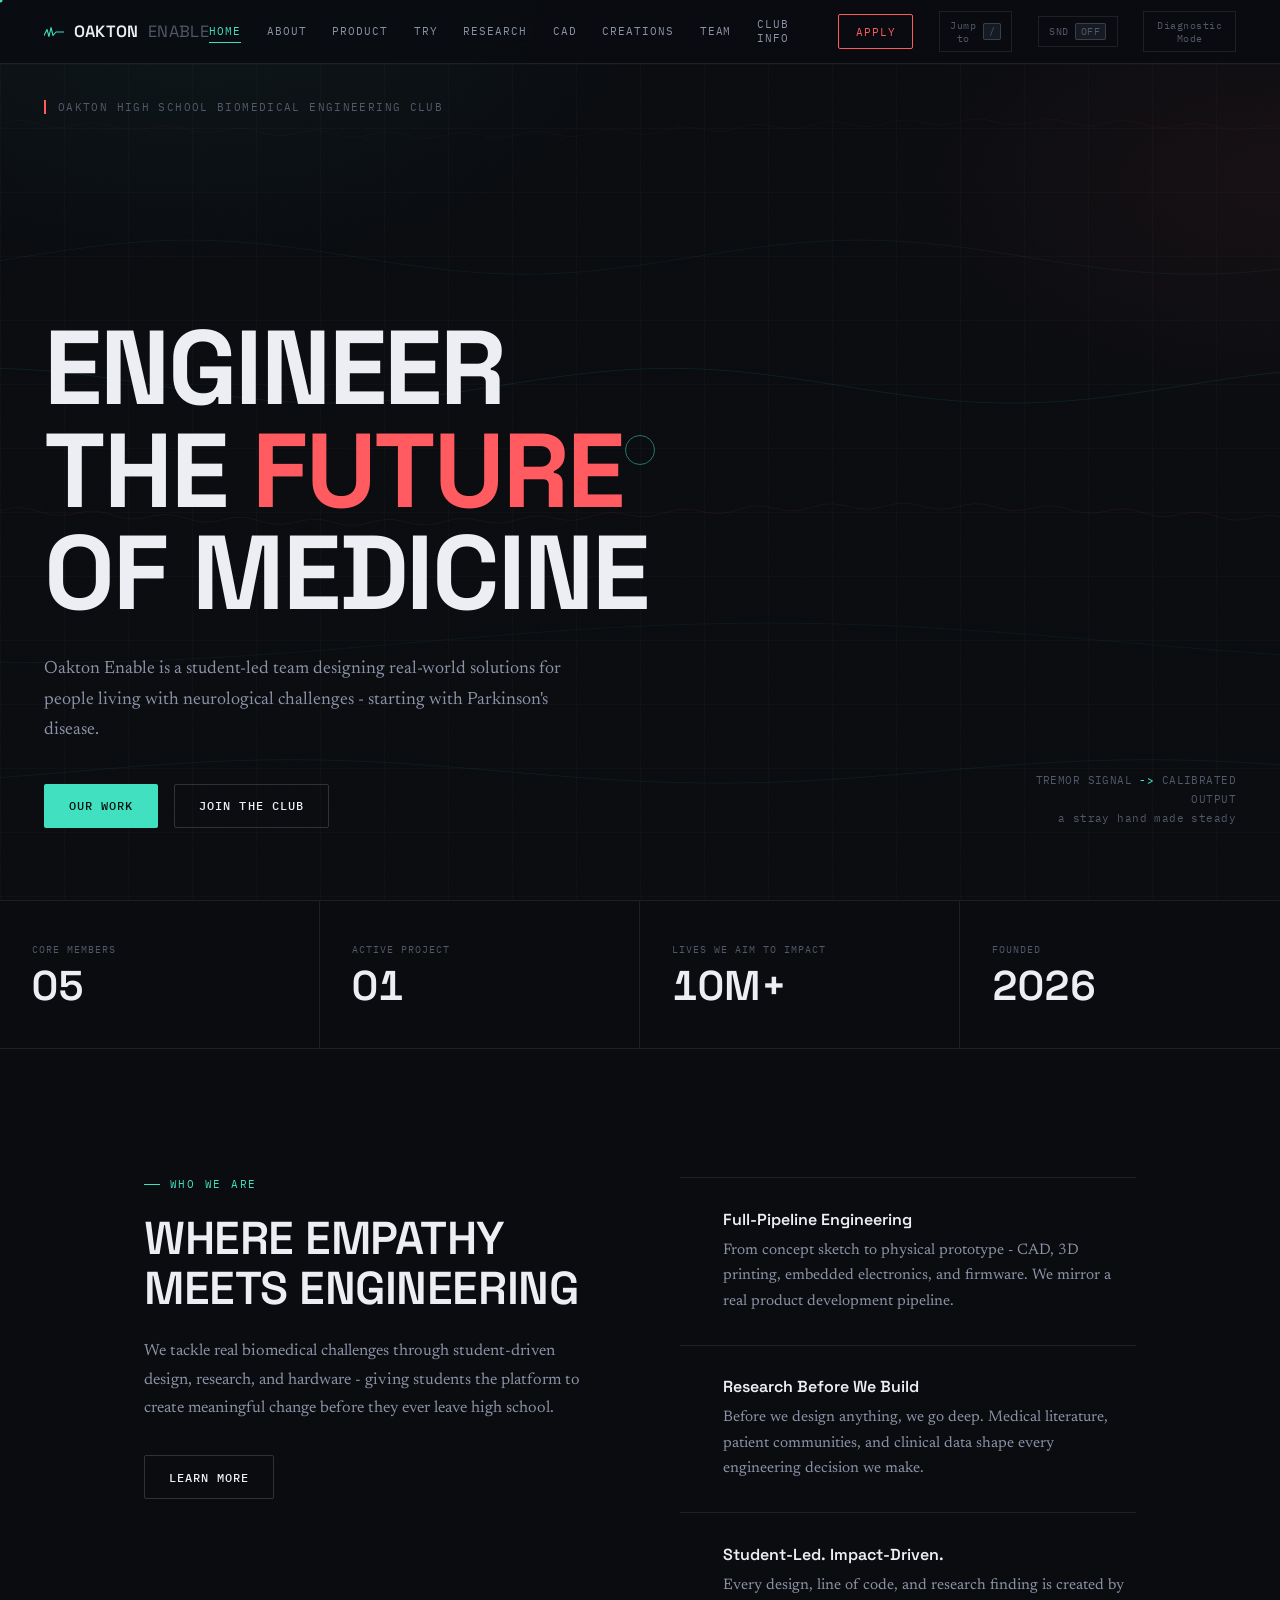
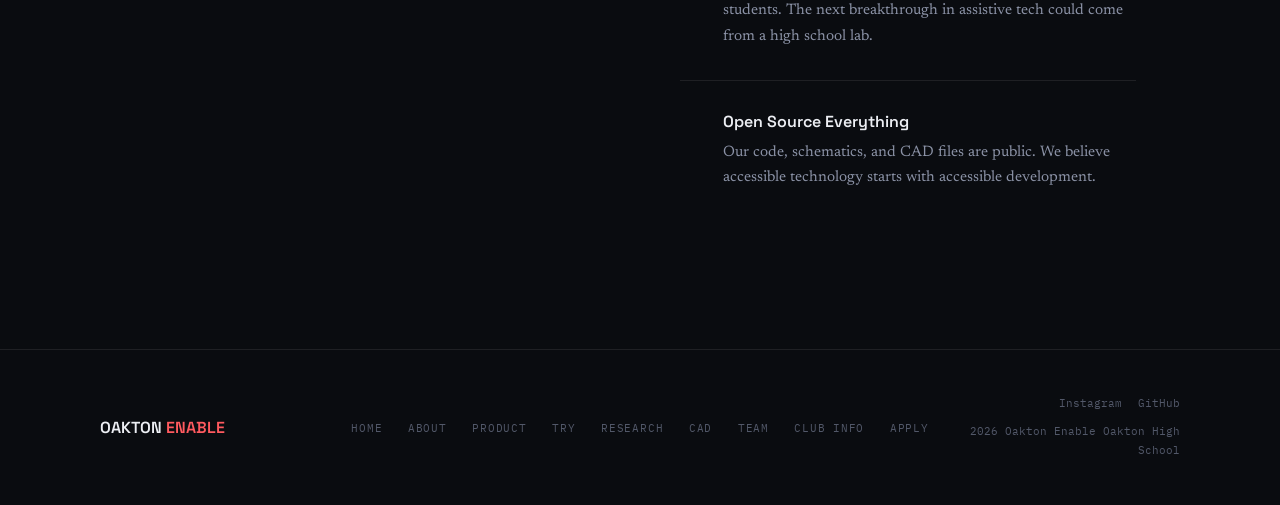
==== commit 61bfa2bc: "amde thte variance thing at the bottom it's own page it was annoying (sorry arjun, its still there0" ====
--- a/index.html
+++ b/index.html
@@ -15,11 +15,6 @@
 <canvas id="burst-canvas"></canvas>
 <div id="egg-flash"><span id="egg-flash-text">Calibration Complete</span></div>
 <div id="achievement-toast"><div class="ach-title">System Fully Calibrated</div><div class="ach-sub">You've explored every module. Signal steady.</div></div>
-<div id="hud">
-  <canvas id="hud-canvas"></canvas>
-  <div class="hud-label">MODULE <b id="hud-page">HOME</b><br>VARIANCE <b id="hud-var">0.00</b><br><span id="hud-log">ONLINE  ACTIVE <b id="hud-days">0</b> DAYS</span></div>
-</div>
-
 <div id="boot-overlay" aria-hidden="true">
   <svg class="boot-wf" viewBox="0 0 400 80" preserveAspectRatio="none" aria-hidden="true">
     <path id="boot-tremor" d="M0,40 C8,20 16,60 24,30 C32,5 40,58 48,26 C56,4 64,55 72,32 C80,10 88,50 96,35 C104,60 112,15 120,40 C128,65 136,10 144,38 C152,58 160,18 168,40 C176,20 184,55 192,30 C200,8 208,50 216,35 C224,55 232,20 240,40" fill="none" stroke="#ff5a5f" stroke-width="2" stroke-linecap="round"/>
@@ -57,6 +52,7 @@
     <li><a onclick="go('home')" data-p="home" class="active">Home</a></li>
     <li><a onclick="go('about')" data-p="about">About</a></li>
     <li><a onclick="go('product')" data-p="product">Product</a></li>
+    <li><a onclick="go('try')" data-p="try">Try</a></li>
     <li><a onclick="go('research')" data-p="research">Research</a></li>
     <li><a onclick="go('cad')" data-p="cad">CAD</a></li>
     <li><a onclick="go('creations')" data-p="creations">Creations</a></li>
@@ -113,6 +109,33 @@
         <div class="feat-item"><div class="feat-mark"></div><div><div class="feat-title">Research Before We Build</div><div class="feat-body">Before we design anything, we go deep. Medical literature, patient communities, and clinical data shape every engineering decision we make.</div></div></div>
         <div class="feat-item"><div class="feat-mark"></div><div><div class="feat-title">Student-Led. Impact-Driven.</div><div class="feat-body">Every design, line of code, and research finding is created by students. The next breakthrough in assistive tech could come from a high school lab.</div></div></div>
         <div class="feat-item"><div class="feat-mark"></div><div><div class="feat-title">Open Source Everything</div><div class="feat-body">Our code, schematics, and CAD files are public. We believe accessible technology starts with accessible development.</div></div></div>
+      </div>
+    </div>
+  </div>
+</div>
+
+<!-- ---- TRY ---- -->
+<div class="page" id="page-try">
+  <div class="section">
+    <span class="eyebrow">Try</span>
+    <h1 class="display" style="margin-bottom:1rem;">TRY<br>THE SIGNAL</h1>
+    <p class="body-lg" style="margin-bottom:2.5rem;">Experience the assistive technology concept as a standalone page instead of a floating bottom-left panel. This is where the system behavior and signal readout live.</p>
+
+    <div class="try-shell">
+      <div class="try-stack">
+        <div id="hud" class="hud-card">
+          <canvas id="hud-canvas"></canvas>
+          <div class="hud-label">MODULE <b id="hud-page">TRY</b><br>VARIANCE <b id="hud-var">0.00</b><br><span id="hud-log">ONLINE  ACTIVE <b id="hud-days">0</b> DAYS</span></div>
+        </div>
+
+        <div class="try-copy">
+          <h2 class="display-sm" style="margin-bottom:1rem;">STABILIZE THE MOTION</h2>
+          <p class="body-md">This concept translates tremor motion into a calmer, more deliberate output. The goal is not to remove motion entirely, but to make the signal steadier and easier for the user to control.</p>
+          <div class="hero-btns" style="margin-top:1.5rem;">
+            <a href="isowrite-model.html" target="_blank" class="btn btn-steady">Open model preview</a>
+            <button class="btn btn-outline" onclick="go('product')">Back to product</button>
+          </div>
+        </div>
       </div>
     </div>
   </div>
@@ -574,6 +597,7 @@
       <a onclick="go('home')">Home</a>
       <a onclick="go('about')">About</a>
       <a onclick="go('product')">Product</a>
+      <a onclick="go('try')">Try</a>
       <a onclick="go('research')">Research</a>
       <a onclick="go('cad')">CAD</a>
       <a onclick="go('team')">Team</a>
--- a/styles.css
+++ b/styles.css
@@ -547,17 +547,28 @@
 
   /*  SIGNAL HUD  */
   #hud{
-    position:fixed; left:1.25rem; bottom:1.25rem; z-index:500;
+    display:none;
+  }
+  #page-try #hud{
+    position:relative; left:auto; bottom:auto; z-index:1;
     font-family:var(--mono); font-size:.6rem; color:var(--dim);
     background:rgba(10,12,16,.72); backdrop-filter:blur(8px);
-    border:1px solid var(--line); padding:.6rem .75rem;
+    border:1px solid var(--line); padding:.8rem 1rem;
     display:flex; align-items:center; gap:.65rem;
-    letter-spacing:.05em; user-select:none;
+    letter-spacing:.05em; user-select:none; width:max-content;
+    margin-bottom:1.5rem;
   }
   #hud .hud-label{ text-transform:uppercase; color:var(--muted); line-height:1.6; }
   #hud .hud-label b{ color:var(--steady); font-weight:500; }
   #hud canvas{ display:block; width:76px; height:26px; }
-  @media (max-width:900px){ #hud{ display:none; } }
+  @media (max-width:900px){ #page-try #hud{ display:none; } }
+
+  .try-shell{
+    border:1px solid var(--line); background:var(--panel); padding:2rem; max-width:900px;
+  }
+  .try-stack{ display:grid; grid-template-columns:auto 1fr; gap:2rem; align-items:center; }
+  .try-copy{ max-width:540px; }
+  @media (max-width:900px){ .try-stack{ grid-template-columns:1fr; } }
 
   /*  TEAM VITALS  */
   .vitals-row{ display:flex; align-items:center; gap:.6rem; margin-top:1.2rem; padding-top:1.1rem; border-top:1px solid var(--line); }
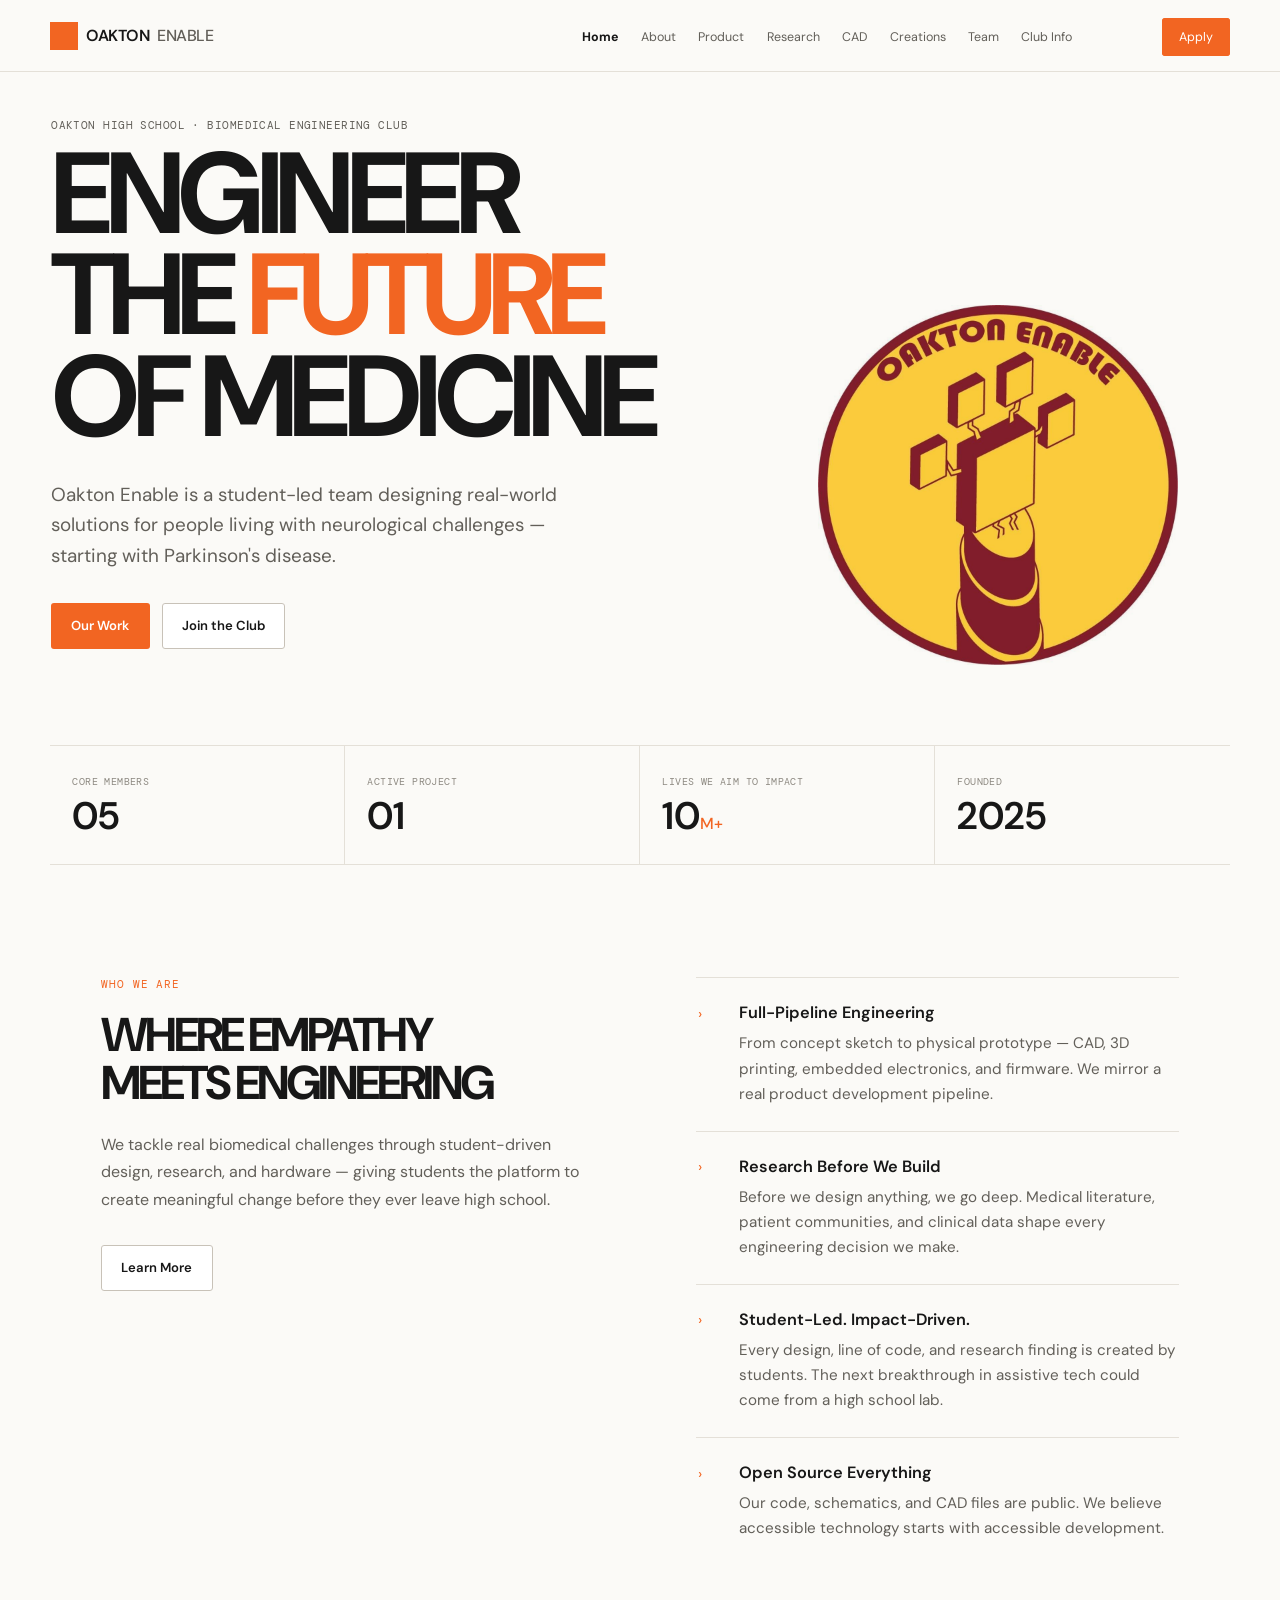
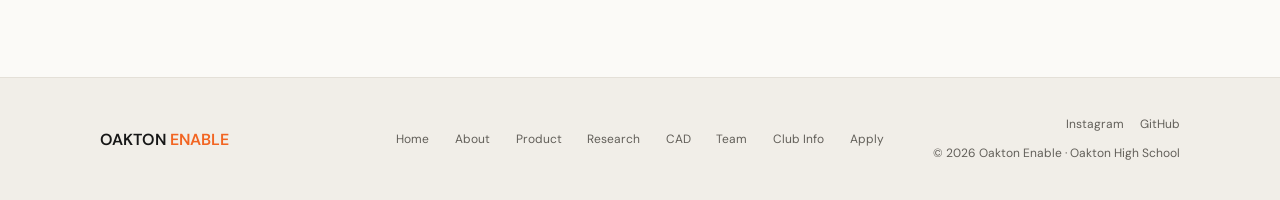
==== commit 343a2c9c: "more progessional for a startup" ====
--- a/index.html
+++ b/index.html
@@ -1,12 +1,746 @@
-﻿<!DOCTYPE html>
+<!DOCTYPE html>
 <html lang="en">
 <head>
 <meta charset="UTF-8">
 <meta name="viewport" content="width=device-width, initial-scale=1.0">
-<title>Oakton Enable - Biomedical Engineering Club</title>
+<title>Oakton Enable — Biomedical Engineering Club</title>
 <link rel="preconnect" href="https://fonts.googleapis.com">
-<link href="https://fonts.googleapis.com/css2?family=Space+Grotesk:wght@400;500;600;700&family=Newsreader:ital,wght@0,400;0,500;1,400;1,500&family=IBM+Plex+Mono:wght@400;500;600&display=swap" rel="stylesheet">
-<link rel="stylesheet" href="styles.css">
+<link href="https://fonts.googleapis.com/css2?family=DM+Sans:wght@400;500;600;700&family=DM+Mono:wght@400;500&display=swap" rel="stylesheet">
+<style>
+  *,*::before,*::after{margin:0;padding:0;box-sizing:border-box;}
+
+  :root{
+    --bg:#0a0c10;
+    --panel:#12161d;
+    --panel2:#161b23;
+    --ink:#eceef3;
+    --muted:#8b92a6;
+    --dim:#525869;
+    --line: rgba(236,238,243,0.09);
+    --line2: rgba(236,238,243,0.17);
+    --tremor:#ff5a5f;
+    --tremor-dim: rgba(255,90,95,0.5);
+    --steady:#3fe0c0;
+    --steady-dim: rgba(63,224,192,0.5);
+    --disp: 'Space Grotesk', sans-serif;
+    --serif: 'Newsreader', serif;
+    --mono: 'IBM Plex Mono', monospace;
+  }
+
+  html{scroll-behavior:smooth;}
+  body{
+    font-family:var(--serif);
+    background:
+      radial-gradient(ellipse 60% 50% at 15% 0%, rgba(63,224,192,0.05), transparent 60%),
+      radial-gradient(ellipse 55% 45% at 100% 20%, rgba(255,90,95,0.05), transparent 60%),
+      var(--bg);
+    background-attachment:fixed;
+    color:var(--ink);
+    overflow-x:hidden;
+  }
+  body::before{
+    content:"";
+    position:fixed; inset:0; z-index:0; pointer-events:none;
+    background-image:
+      linear-gradient(rgba(236,238,243,.022) 1px, transparent 1px),
+      linear-gradient(90deg, rgba(236,238,243,.022) 1px, transparent 1px);
+    background-size: 64px 64px;
+  }
+
+  ::selection{ background:var(--steady); color:#04140f; }
+  :focus-visible{ outline:2px solid var(--steady); outline-offset:3px; }
+
+  /* grain */
+  body::after{
+    content:""; position:fixed; inset:0; z-index:2; pointer-events:none;
+    opacity:.035; mix-blend-mode:overlay;
+    background-image:url("data:image/svg+xml,%3Csvg xmlns='http://www.w3.org/2000/svg' width='120' height='120'%3E%3Cfilter id='n'%3E%3CfeTurbulence type='fractalNoise' baseFrequency='0.9' numOctaves='2' stitchTiles='stitch'/%3E%3C/filter%3E%3Crect width='100%25' height='100%25' filter='url(%23n)'/%3E%3C/svg%3E");
+  }
+
+  /* scroll progress */
+  #scroll-progress{
+    position:fixed; top:64px; left:0; height:2px; width:0%; z-index:998;
+    background:linear-gradient(90deg, var(--tremor), var(--steady));
+    transition:width .08s linear;
+  }
+  @media (max-width:900px){ #scroll-progress{ top:64px; } }
+
+  /* ── NAV ── */
+  #nav{
+    position:fixed; top:0; left:0; right:0; z-index:999;
+    display:flex; align-items:center; justify-content:space-between;
+    padding:0 2.75rem; height:64px;
+    border-bottom:1px solid var(--line);
+    background:rgba(10,12,16,0.88);
+    backdrop-filter:blur(14px);
+  }
+  .nav-logo{
+    display:flex; align-items:center; gap:.6rem;
+    font-family:var(--disp); font-weight:600; font-size:1.02rem; letter-spacing:.02em;
+    color:var(--ink); text-decoration:none; cursor:pointer;
+  }
+  .nav-logo .mark{ width:20px; height:14px; display:block; }
+  .nav-logo .sub{ color:var(--dim); font-weight:400; }
+  .nav-links{ display:flex; align-items:center; gap:2rem; list-style:none; }
+  .nav-links a{
+    color:var(--muted); text-decoration:none;
+    font-family:var(--mono); font-size:.68rem; letter-spacing:.09em;
+    text-transform:uppercase; cursor:pointer; transition:color .2s;
+    position:relative; padding-bottom:2px;
+  }
+  .nav-links a::after{
+    content:""; position:absolute; left:0; bottom:-3px; width:0; height:1px;
+    background:var(--steady); transition:width .25s ease;
+  }
+  .nav-links a:hover{ color:var(--ink); }
+  .nav-links a:hover::after, .nav-links a.active::after{ width:100%; }
+  .nav-links a.active{ color:var(--steady); }
+  .nav-apply{
+    border:1px solid var(--tremor) !important; color:var(--tremor) !important;
+    padding:.4rem 1rem; border-radius:2px;
+  }
+  .nav-apply::after{ display:none; }
+  .nav-apply:hover{ background:var(--tremor) !important; color:#160506 !important; }
+  .hamburger{ display:none; flex-direction:column; gap:5px; cursor:pointer; background:none; border:none; padding:4px; }
+  .hamburger span{ display:block; width:22px; height:1.5px; background:var(--ink); }
+
+  /* ── PAGE SYSTEM ── */
+  .page{ display:none; min-height:100vh; position:relative; z-index:1; }
+  .page.active{ display:block; animation:fadein .35s ease; }
+  @keyframes fadein{ from{opacity:0;} to{opacity:1;} }
+
+  .section{ padding:8rem 2.75rem; max-width:1080px; margin:0 auto; }
+  .section-sm{ max-width:680px; }
+  .eyebrow{
+    font-family:var(--mono); font-size:.68rem; letter-spacing:.16em;
+    text-transform:uppercase; color:var(--steady);
+    margin-bottom:1.4rem; display:flex; align-items:center; gap:.6rem;
+  }
+  .eyebrow::before{ content:""; width:16px; height:1px; background:var(--steady); display:inline-block; }
+  .display{
+    font-family:var(--disp); font-weight:600;
+    font-size:clamp(3rem, 6.6vw, 5.6rem);
+    letter-spacing:-.01em; line-height:1.02; color:var(--ink);
+  }
+  .display em{ font-style:normal; color:var(--tremor); }
+  .display-sm{
+    font-family:var(--disp); font-weight:600;
+    font-size:clamp(1.9rem, 3.6vw, 2.9rem); letter-spacing:-.01em; line-height:1.08;
+  }
+  .body-lg{ font-family:var(--serif); font-size:1.18rem; line-height:1.7; color:var(--muted); max-width:560px; font-weight:400;}
+  .body-md{ font-family:var(--serif); font-size:1.02rem; line-height:1.75; color:var(--muted); }
+  .rule{ border:none; border-top:1px solid var(--line); }
+
+  .btn{
+    display:inline-flex; align-items:center; gap:.5rem;
+    font-family:var(--mono); font-size:.72rem; font-weight:500; letter-spacing:.09em;
+    text-transform:uppercase; text-decoration:none;
+    padding:.85rem 1.5rem; border-radius:2px;
+    cursor:pointer; transition:all .2s; border:1px solid transparent;
+  }
+  .btn-steady{ background:var(--steady); color:#04140f; box-shadow:0 0 0 0 rgba(63,224,192,0); }
+  .btn-steady:hover{ background:#7cf0d8; transform:translateY(-1px); box-shadow:0 6px 24px rgba(63,224,192,.22); }
+  .btn-steady:active{ transform:translateY(0) scale(.97); box-shadow:0 2px 10px rgba(63,224,192,.18); }
+  .btn-outline{ background:transparent; color:var(--ink); border-color:var(--line2); }
+  .btn-outline:hover{ border-color:var(--steady); color:var(--steady); transform:translateY(-1px); }
+  .btn-outline:active{ transform:translateY(0) scale(.97); }
+  .btn{ transition:all .18s cubic-bezier(.2,.8,.3,1); }
+
+  .reveal{ opacity:0; transform:translateY(30px); transition:opacity .8s cubic-bezier(.2,.75,.2,1), transform .8s cubic-bezier(.2,.75,.2,1); }
+  .reveal.visible{ opacity:1; transform:translateY(0); }
+  .reveal.delay-1{ transition-delay:.08s; }
+  .reveal.delay-2{ transition-delay:.16s; }
+  .reveal.delay-3{ transition-delay:.24s; }
+
+  /* ── WAVEFORM SIGNATURE ── */
+  .waveform-divider{ width:100%; display:block; }
+  .waveform-divider path.tremor-line{ stroke:var(--tremor); }
+  .waveform-divider path.steady-line{ stroke:var(--steady); }
+  .wf-draw{
+    stroke-dasharray: 900;
+    stroke-dashoffset: 900;
+    animation: draw 1.8s cubic-bezier(.3,.7,.2,1) forwards;
+  }
+  .wf-draw.d2{ animation-delay: 1.1s; }
+  @keyframes draw{ to{ stroke-dashoffset:0; } }
+  .tremor-line{ animation: draw 1.8s cubic-bezier(.3,.7,.2,1) forwards, wobble 3.6s ease-in-out 1.9s infinite; }
+  @keyframes wobble{
+    0%,100%{ transform:translateY(0); }
+    50%{ transform:translateY(2.5px); }
+  }
+  .hero-spotlight{
+    position:absolute; inset:0; z-index:1; pointer-events:none; opacity:0;
+    background:radial-gradient(320px circle at var(--mx,50%) var(--my,50%), rgba(63,224,192,.10), transparent 65%);
+    transition:opacity .4s ease;
+  }
+  .hero:hover .hero-spotlight{ opacity:1; }
+  @media (prefers-reduced-motion: reduce){
+    .wf-draw, .tremor-line{ animation:none; stroke-dashoffset:0; }
+    .reveal{ opacity:1; transform:none; transition:none; }
+    .hero-spotlight{ display:none; }
+  }
+
+  /* ── READOUT STRIP ── */
+  .readout-strip{
+    display:grid; grid-template-columns:repeat(4,1fr);
+    border-top:1px solid var(--line); border-bottom:1px solid var(--line);
+  }
+  .readout-cell{
+    padding:2.6rem 2rem; border-right:1px solid var(--line);
+    position:relative; transition:background .3s;
+  }
+  .readout-cell:hover{ background:rgba(63,224,192,0.035); }
+  .readout-cell:last-child{ border-right:none; }
+  .readout-tag{ font-family:var(--mono); font-size:.62rem; color:var(--dim); text-transform:uppercase; letter-spacing:.1em; margin-bottom:.6rem;}
+  .readout-num{ font-family:var(--disp); font-size:2.6rem; font-weight:600; color:var(--ink); line-height:1; font-variant-numeric:tabular-nums; }
+  .readout-num .u{ font-family:var(--mono); font-size:1rem; color:var(--steady); font-weight:500; }
+
+  /* ── SPLIT / FEATURE LIST ── */
+  .split{ display:grid; grid-template-columns:1fr 1fr; gap:5rem; align-items:start; }
+  .split-sticky{ position:sticky; top:110px; }
+  .feat-list{ display:flex; flex-direction:column; }
+  .feat-item{ padding:1.9rem 0; border-top:1px solid var(--line); display:grid; grid-template-columns:1.4rem 1fr; gap:1.3rem; }
+  .feat-mark{ font-family:var(--mono); font-size:.9rem; color:var(--steady); padding-top:.15rem; }
+  .feat-title{ font-family:var(--disp); font-size:1rem; font-weight:600; color:var(--ink); margin-bottom:.5rem; }
+  .feat-body{ font-family:var(--serif); font-size:.95rem; color:var(--muted); line-height:1.68; }
+
+  /* ── INSTRUMENT CARD ── corner-bracket panel motif ── */
+  .icard{
+    position:relative; background:var(--panel);
+    border:1px solid var(--line); padding:1.6rem;
+    transition:transform .25s cubic-bezier(.2,.8,.3,1), border-color .25s, box-shadow .25s;
+  }
+  .icard:hover{
+    transform:translateY(-4px);
+    border-color:var(--line2);
+    box-shadow:0 16px 36px rgba(0,0,0,.35);
+  }
+  .icard::before, .icard::after{
+    content:""; position:absolute; width:11px; height:11px;
+    border:1px solid var(--steady-dim); transition:border-color .25s;
+  }
+  .icard:hover::before, .icard:hover::after{ border-color:var(--steady); }
+  .icard::before{ top:-1px; left:-1px; border-right:none; border-bottom:none; }
+  .icard::after{ bottom:-1px; right:-1px; border-left:none; border-top:none; }
+  .icard .icard-icon{ font-size:1.25rem; margin-bottom:.85rem; transition:transform .3s ease; }
+  .icard:hover .icard-icon{ transform:scale(1.12); }
+  .icard h4{ font-family:var(--disp); font-size:.98rem; color:var(--ink); margin-bottom:.55rem; font-weight:600; }
+  .icard p{ font-family:var(--serif); font-size:.92rem; color:var(--muted); line-height:1.65; }
+
+  /* ── HERO ── */
+  .hero{
+    min-height:100vh; display:flex; flex-direction:column; justify-content:flex-end;
+    padding:0 2.75rem 4.5rem; position:relative; overflow:hidden;
+  }
+  .hero-badge{
+    position:absolute; top:100px; left:2.75rem;
+    font-family:var(--mono); font-size:.66rem; color:var(--dim);
+    letter-spacing:.13em; text-transform:uppercase;
+    border-left:2px solid var(--tremor); padding-left:.75rem; z-index:2;
+  }
+  .hero-wf{ position:absolute; left:0; right:0; top:38%; z-index:0; opacity:.9; }
+  .hero-content{ position:relative; z-index:2; max-width:820px; }
+  .hero h1{
+    font-family:var(--disp); font-weight:700;
+    font-size:clamp(3.4rem, 8.2vw, 6.6rem);
+    letter-spacing:-.02em; line-height:.98; color:var(--ink); margin-bottom:1.8rem;
+  }
+  .hero h1 em{ font-style:normal; color:var(--tremor); }
+  .hero-sub{ font-family:var(--serif); font-size:1.12rem; color:var(--muted); line-height:1.7; max-width:520px; margin-bottom:2.4rem; }
+  .hero-btns{ display:flex; gap:1rem; flex-wrap:wrap; }
+  .hero-caption{
+    position:absolute; right:2.75rem; bottom:4.5rem; z-index:2;
+    font-family:var(--mono); font-size:.66rem; color:var(--dim); text-align:right;
+    line-height:1.8; letter-spacing:.04em; max-width:220px;
+  }
+  .hero-caption b{ color:var(--steady); font-weight:500; }
+
+  /* ── WHO WE ARE ── */
+  /* uses .split / .feat-list above */
+
+  /* ── PRODUCT ── */
+  .product-shell{ background:var(--panel); border:1px solid var(--line); padding:2rem; }
+  .product-tabs{ display:flex; gap:.6rem; flex-wrap:wrap; margin:0 0 1.75rem; border-bottom:1px solid var(--line); padding-bottom:1.5rem;}
+  .product-tab{
+    border:1px solid var(--line); background:transparent; color:var(--muted);
+    padding:.6rem 1rem; cursor:pointer; font-family:var(--mono); font-size:.66rem;
+    letter-spacing:.1em; text-transform:uppercase; transition:all .2s;
+  }
+  .product-tab.active, .product-tab:hover{ color:var(--bg); background:var(--steady); border-color:var(--steady); }
+  .product-panel{ display:none; animation:fadein .3s ease; }
+  .product-panel.active{ display:block; }
+  .product-card-grid{ display:grid; grid-template-columns:repeat(3,1fr); gap:1rem; margin-bottom:1.5rem; }
+  .product-quote{ border-left:2px solid var(--tremor); padding-left:1.2rem; color:var(--ink); font-family:var(--serif); font-style:italic; line-height:1.8; font-size:1rem; }
+  .product-hero{ border:1px solid var(--line); padding:1.9rem; background:var(--panel2); margin-bottom:1.5rem; }
+  .product-hero h3{ font-family:var(--disp); font-size:1.25rem; font-weight:600; color:var(--ink); margin-bottom:.75rem; }
+  .product-hero p{ font-family:var(--serif); color:var(--muted); line-height:1.78; }
+  .future-grid{ display:grid; grid-template-columns:repeat(2,1fr); gap:1rem; }
+  .future-item{ border:1px solid var(--line); padding:1.4rem; background:var(--panel2); transition:border-color .25s, transform .25s; }
+  .future-item:hover{ border-color:var(--tremor-dim); transform:translateY(-3px); }
+  .future-tag{ font-family:var(--mono); font-size:.62rem; letter-spacing:.12em; text-transform:uppercase; color:var(--tremor); margin-bottom:.85rem; display:block; }
+  .future-item h4{ font-family:var(--disp); font-size:.98rem; color:var(--ink); margin-bottom:.4rem; font-weight:600; }
+  .future-item p{ font-family:var(--serif); font-size:.9rem; color:var(--muted); line-height:1.65; }
+
+  .steps-grid{ display:grid; grid-template-columns:repeat(4,1fr); border:1px solid var(--line); margin-bottom:1.6rem; }
+  .step-cell{ padding:2rem 1.5rem; border-right:1px solid var(--line); transition:background .25s; }
+  .step-cell:hover{ background:rgba(63,224,192,0.035); }
+  .step-cell:last-child{ border-right:none; }
+  .step-tag{ font-family:var(--mono); font-size:.6rem; color:var(--steady); letter-spacing:.12em; text-transform:uppercase; margin-bottom:.9rem; }
+  .step-title{ font-family:var(--disp); font-weight:600; font-size:.92rem; margin-bottom:.55rem; color:var(--ink); }
+  .step-body{ font-family:var(--serif); font-size:.87rem; color:var(--muted); line-height:1.62; }
+  .live-tag{ display:inline-flex; align-items:center; gap:.5rem; border:1px solid var(--tremor-dim); padding:.45rem 1rem; font-family:var(--mono); font-size:.64rem; color:var(--tremor); text-transform:uppercase; letter-spacing:.1em; }
+  .dot{ width:6px; height:6px; border-radius:50%; background:var(--tremor); animation:pulse 2s infinite; }
+  @keyframes pulse{ 0%,100%{opacity:1;} 50%{opacity:.25;} }
+
+  /* ── TEAM ── */
+  .team-grid{ display:grid; grid-template-columns:repeat(2,1fr); gap:1px; background:var(--line); border:1px solid var(--line); }
+  .member{ background:var(--bg); padding:2.4rem; transition:background .25s; }
+  .member:hover{ background:var(--panel); }
+  .member-init{ font-family:var(--disp); font-weight:700; font-size:2.1rem; color:var(--dim); margin-bottom:1.1rem; letter-spacing:.02em; }
+  .member-name{ font-family:var(--disp); font-weight:600; font-size:1.05rem; margin-bottom:.3rem; color:var(--ink); }
+  .member-role{ font-family:var(--mono); font-size:.66rem; color:var(--steady); letter-spacing:.08em; text-transform:uppercase; margin-bottom:1rem; }
+  .member-bio{ font-family:var(--serif); font-size:.94rem; color:var(--muted); line-height:1.72; }
+  .member-tags{ display:flex; gap:.4rem; flex-wrap:wrap; margin-top:1.1rem; }
+  .tag{ font-family:var(--mono); font-size:.63rem; color:var(--dim); border:1px solid var(--line); padding:.22rem .55rem; }
+
+  .join-cta-block{ border:1px solid var(--line); padding:4.5rem 3.5rem; text-align:center; background:var(--panel); position:relative; }
+  .join-cta-block::before, .join-cta-block::after{ content:""; position:absolute; width:14px; height:14px; border:1px solid var(--steady-dim); }
+  .join-cta-block::before{ top:-1px; left:-1px; border-right:none; border-bottom:none; }
+  .join-cta-block::after{ bottom:-1px; right:-1px; border-left:none; border-top:none; }
+  .join-cta-block h3{ font-family:var(--disp); font-weight:700; font-size:2.4rem; letter-spacing:-.01em; margin-bottom:1rem; }
+  .join-cta-block p{ font-family:var(--serif); color:var(--muted); max-width:420px; margin:0 auto 2.2rem; line-height:1.72; font-size:.98rem; }
+  .join-fine{ margin-top:1.1rem; color:var(--dim); font-size:.72rem; font-family:var(--mono); letter-spacing:.03em; }
+
+  /* ── COMING SOON / STATUS ── */
+  .soon-status{ font-family:var(--mono); font-size:.7rem; color:var(--tremor); letter-spacing:.1em; text-transform:uppercase; display:flex; align-items:center; gap:.5rem; margin-bottom:2rem; }
+  .soon-list{ margin:2.2rem 0; padding:1.9rem; border:1px solid var(--line); background:var(--panel); }
+  .soon-list h4{ font-family:var(--disp); font-weight:600; font-size:.9rem; margin-bottom:1rem; color:var(--ink); }
+  .soon-list ul{ list-style:none; color:var(--muted); font-family:var(--serif); font-size:.94rem; line-height:2; }
+
+  /* ── DETAILS / SOCIAL GRIDS ── */
+  .details-grid, .social-row{ display:grid; grid-template-columns:repeat(3,1fr); gap:1px; background:var(--line); border:1px solid var(--line); margin-bottom:3.5rem; }
+  .detail-cell, .social-cell{ background:var(--bg); padding:2.2rem; transition:background .25s; }
+  .detail-cell:hover, .social-cell:hover{ background:var(--panel); }
+  .social-cell{ text-align:center; text-decoration:none; color:inherit; display:block; }
+  .detail-icon, .sc-icon{ font-size:1.3rem; margin-bottom:.9rem; }
+  .detail-label{ font-family:var(--mono); font-size:.62rem; color:var(--steady); letter-spacing:.1em; text-transform:uppercase; margin-bottom:.4rem; }
+  .detail-val, .sc-name{ font-family:var(--disp); font-weight:600; font-size:.98rem; color:var(--ink); margin-bottom:.55rem; }
+  .detail-body{ font-family:var(--serif); font-size:.88rem; color:var(--muted); line-height:1.65; }
+  .sc-handle{ font-family:var(--mono); font-size:.72rem; color:var(--steady); }
+  .sc-note{ font-family:var(--serif); font-size:.82rem; color:var(--muted); margin-top:.45rem; }
+
+  /* ── FOOTER ── */
+  footer{ border-top:1px solid var(--line); padding:2.75rem; position:relative; z-index:1; }
+  .footer-inner{ max-width:1080px; margin:0 auto; display:grid; grid-template-columns:1fr auto 1fr; align-items:center; gap:2rem; }
+  .footer-logo{ font-family:var(--disp); font-weight:600; font-size:1rem; color:var(--ink); cursor:pointer; }
+  .footer-logo span{ color:var(--tremor); }
+  .footer-nav{ display:flex; gap:1.6rem; justify-content:center; }
+  .footer-nav a{ color:var(--dim); text-decoration:none; font-size:.68rem; cursor:pointer; transition:color .2s; text-transform:uppercase; letter-spacing:.07em; font-family:var(--mono); }
+  .footer-nav a:hover{ color:var(--steady); }
+  .footer-right{ text-align:right; color:var(--dim); font-size:.68rem; font-family:var(--mono); line-height:1.8; }
+  .footer-socials{ display:flex; gap:1rem; justify-content:flex-end; margin-bottom:.5rem; }
+  .footer-socials a{ color:var(--dim); text-decoration:none; font-size:.68rem; transition:color .2s; }
+  .footer-socials a:hover{ color:var(--steady); }
+
+  blockquote{ border-left:2px solid var(--tremor); padding-left:1.75rem; }
+  blockquote p{ font-family:var(--serif); font-size:1.2rem; line-height:1.65; color:var(--ink); font-weight:400; font-style:italic; }
+
+  /* ── RESPONSIVE ── */
+  @media (max-width:900px){
+    .readout-strip{ grid-template-columns:repeat(2,1fr); }
+    .split{ grid-template-columns:1fr; gap:2.75rem; }
+    .split-sticky{ position:static; }
+    .product-card-grid{ grid-template-columns:1fr; }
+    .steps-grid{ grid-template-columns:1fr 1fr; }
+    .step-cell:nth-child(2){ border-right:none; }
+    .step-cell:nth-child(3){ border-top:1px solid var(--line); }
+    .step-cell:nth-child(4){ border-top:1px solid var(--line); border-right:none; }
+    .future-grid{ grid-template-columns:1fr; }
+    .team-grid, .details-grid, .social-row{ grid-template-columns:1fr; }
+    .footer-inner{ grid-template-columns:1fr; text-align:center; gap:1.4rem; }
+    .footer-nav{ flex-wrap:wrap; }
+    .footer-right{ text-align:center; }
+    .footer-socials{ justify-content:center; }
+    .hero{ padding:0 1.4rem 3.5rem; }
+    .hero-badge{ left:1.4rem; }
+    .hero-caption{ display:none; }
+    .section{ padding:5rem 1.4rem; }
+    #nav{ padding:0 1.4rem; }
+    .nav-links{ display:none; position:absolute; top:64px; left:0; right:0; background:rgba(10,12,16,.98); flex-direction:column; padding:1rem 1.4rem; border-bottom:1px solid var(--line); gap:.9rem; }
+    .nav-links.open{ display:flex; }
+    .hamburger{ display:flex; }
+    .join-cta-block{ padding:3rem 1.6rem; }
+  }
+
+  /* ══════════ BOOT / CALIBRATION SEQUENCE ══════════ */
+  #boot-overlay{
+    position:fixed; inset:0; z-index:10000;
+    background:var(--bg); display:flex; align-items:center; justify-content:center;
+    flex-direction:column; gap:1.6rem; transition:opacity .7s ease;
+  }
+  #boot-overlay.hide{ opacity:0; pointer-events:none; }
+  .boot-wf{ width:min(420px, 70vw); height:70px; }
+  .boot-status{
+    font-family:var(--mono); font-size:.72rem; letter-spacing:.16em; text-transform:uppercase;
+    color:var(--muted); min-height:1.2em;
+  }
+  .boot-status .ok{ color:var(--steady); }
+  .boot-bar{ width:min(280px, 60vw); height:2px; background:var(--line); position:relative; overflow:hidden; }
+  .boot-bar-fill{ position:absolute; left:0; top:0; bottom:0; width:0%; background:linear-gradient(90deg,var(--tremor),var(--steady)); transition:width .25s linear; }
+  .boot-pct{ font-family:var(--mono); font-size:.62rem; color:var(--dim); letter-spacing:.1em; }
+
+  /* ══════════ CUSTOM CURSOR ══════════ */
+  body.cc-on, body.cc-on *{ cursor:none !important; }
+  #cc-dot, #cc-ring{
+    position:fixed; top:0; left:0; z-index:9998; pointer-events:none;
+    border-radius:50%; transform:translate(-50%,-50%);
+  }
+  #cc-dot{ width:5px; height:5px; background:var(--steady); }
+  #cc-ring{
+    width:30px; height:30px; border:1px solid var(--steady-dim);
+    transition:width .18s ease, height .18s ease, border-color .18s ease, background .18s ease;
+  }
+  #cc-ring::before, #cc-ring::after{
+    content:""; position:absolute; background:var(--steady-dim);
+  }
+  #cc-ring.active{ width:50px; height:50px; border-color:var(--tremor); background:rgba(255,90,95,.06); }
+
+  /* ══════════ MAGNETIC BUTTONS ══════════ */
+  .btn{ transform:translate(var(--mx,0), var(--my,0)) translateY(0); }
+  .btn:hover{ transform:translate(var(--mx,0), var(--my,0)) translateY(-1px); }
+  .btn:active{ transform:translate(var(--mx,0), var(--my,0)) translateY(0) scale(.97); }
+
+  /* ══════════ COMMAND PALETTE ══════════ */
+  .cmdk-hint{
+    display:flex; align-items:center; gap:.4rem;
+    font-family:var(--mono); font-size:.64rem; color:var(--dim);
+    border:1px solid var(--line); padding:.4rem .65rem; letter-spacing:.05em;
+    cursor:pointer; transition:border-color .2s, color .2s; background:transparent;
+  }
+  .cmdk-hint:hover{ border-color:var(--steady-dim); color:var(--steady); }
+  .cmdk-hint kbd{ font-family:var(--mono); background:var(--panel2); border:1px solid var(--line2); padding:.05rem .3rem; border-radius:2px; font-size:.6rem; }
+  #cmdk-overlay{
+    position:fixed; inset:0; z-index:9999; background:rgba(6,7,9,.72); backdrop-filter:blur(4px);
+    display:none; align-items:flex-start; justify-content:center; padding-top:14vh;
+  }
+  #cmdk-overlay.open{ display:flex; }
+  .cmdk-box{
+    width:min(480px, 90vw); background:var(--panel); border:1px solid var(--line2);
+    box-shadow:0 30px 80px rgba(0,0,0,.55);
+  }
+  .cmdk-input-row{ display:flex; align-items:center; gap:.75rem; padding:1rem 1.2rem; border-bottom:1px solid var(--line); }
+  .cmdk-input-row .glyph{ color:var(--steady); font-family:var(--mono); }
+  #cmdk-input{
+    flex:1; background:none; border:none; outline:none; color:var(--ink);
+    font-family:var(--mono); font-size:.9rem; letter-spacing:.02em;
+  }
+  #cmdk-input::placeholder{ color:var(--dim); }
+  .cmdk-list{ max-height:320px; overflow-y:auto; padding:.5rem; }
+  .cmdk-item{
+    display:flex; align-items:center; justify-content:space-between;
+    padding:.75rem .9rem; cursor:pointer; font-family:var(--disp); font-weight:500;
+    font-size:.9rem; color:var(--muted); border-left:2px solid transparent;
+  }
+  .cmdk-item .k{ font-family:var(--mono); font-size:.62rem; color:var(--dim); text-transform:uppercase; letter-spacing:.08em; }
+  .cmdk-item.sel{ background:rgba(63,224,192,.06); color:var(--ink); border-left-color:var(--steady); }
+  .cmdk-item.sel .k{ color:var(--steady); }
+  .cmdk-empty{ padding:1.5rem; text-align:center; font-family:var(--mono); font-size:.72rem; color:var(--dim); }
+
+  /* ══════════ STABILIZER DEMO ══════════ */
+  .demo-block{ border:1px solid var(--line); background:var(--panel2); padding:1.6rem; margin-bottom:1.6rem; }
+  .demo-head{ display:flex; align-items:center; justify-content:space-between; flex-wrap:wrap; gap:1rem; margin-bottom:1rem; }
+  .demo-title{ font-family:var(--disp); font-weight:600; font-size:1rem; color:var(--ink); }
+  .demo-sub{ font-family:var(--serif); font-size:.85rem; color:var(--muted); margin-top:.3rem; }
+  .demo-toggle{
+    display:flex; border:1px solid var(--line2); font-family:var(--mono); font-size:.65rem;
+    text-transform:uppercase; letter-spacing:.08em; overflow:hidden;
+  }
+  .demo-toggle button{
+    background:transparent; border:none; color:var(--muted); padding:.55rem 1rem; cursor:pointer; transition:all .2s;
+  }
+  .demo-toggle button.on{ background:var(--steady); color:#04140f; }
+  .demo-canvas-wrap{ position:relative; border:1px solid var(--line); background:#070a0d; }
+  .demo-canvas-wrap::before{
+    content:""; position:absolute; inset:0; pointer-events:none; opacity:.5;
+    background-image:linear-gradient(rgba(63,224,192,.05) 1px, transparent 1px), linear-gradient(90deg, rgba(63,224,192,.05) 1px, transparent 1px);
+    background-size:24px 24px;
+  }
+  #demo-canvas{ display:block; width:100%; height:220px; touch-action:none; cursor:crosshair; }
+  .demo-placeholder{
+    position:absolute; inset:0; display:flex; align-items:center; justify-content:center;
+    font-family:var(--mono); font-size:.72rem; color:var(--dim); letter-spacing:.06em;
+    text-transform:uppercase; pointer-events:none; text-align:center; padding:1rem;
+  }
+  .demo-placeholder.hidden{ display:none; }
+  .demo-legend{ display:flex; gap:1.5rem; margin-top:1rem; flex-wrap:wrap; }
+  .demo-legend span{ display:flex; align-items:center; gap:.5rem; font-family:var(--mono); font-size:.65rem; color:var(--muted); text-transform:uppercase; letter-spacing:.06em; }
+  .demo-legend .sw{ width:14px; height:2px; display:inline-block; }
+  .sw-tremor{ background:var(--tremor); }
+  .sw-steady{ background:var(--steady); }
+
+  @media (max-width:640px){
+    .cmdk-hint{ display:none; }
+  }
+
+  /* ══════════ AMBIENT SIGNAL FIELD ══════════ */
+  #bg-signal{ position:fixed; inset:0; z-index:0; pointer-events:none; }
+
+  /* ══════════ PAGE TRANSITION SWEEP ══════════ */
+  #sweep{
+    position:fixed; inset:0; z-index:9996; pointer-events:none;
+    opacity:0;
+  }
+  #sweep .line{
+    position:absolute; left:0; right:0; height:2px; top:-2px;
+    background:linear-gradient(90deg, transparent, var(--steady), var(--tremor), transparent);
+    box-shadow:0 0 24px 2px rgba(63,224,192,.5);
+  }
+  #sweep.go{ animation: sweepFade .5s ease forwards; }
+  #sweep.go .line{ animation: sweepMove .5s cubic-bezier(.6,0,.3,1) forwards; }
+  @keyframes sweepFade{ 0%{opacity:0;} 12%{opacity:1;} 88%{opacity:1;} 100%{opacity:0;} }
+  @keyframes sweepMove{ 0%{ top:-2px; } 100%{ top:100%; } }
+
+  /* ══════════ SIGNAL HUD ══════════ */
+  #hud{
+    position:fixed; left:1.25rem; bottom:1.25rem; z-index:500;
+    font-family:var(--mono); font-size:.6rem; color:var(--dim);
+    background:rgba(10,12,16,.72); backdrop-filter:blur(8px);
+    border:1px solid var(--line); padding:.6rem .75rem;
+    display:flex; align-items:center; gap:.65rem;
+    letter-spacing:.05em; user-select:none;
+  }
+  #hud .hud-label{ text-transform:uppercase; color:var(--muted); line-height:1.6; }
+  #hud .hud-label b{ color:var(--steady); font-weight:500; }
+  #hud canvas{ display:block; width:76px; height:26px; }
+  @media (max-width:900px){ #hud{ display:none; } }
+
+  /* ══════════ TEAM VITALS ══════════ */
+  .vitals-row{ display:flex; align-items:center; gap:.6rem; margin-top:1.2rem; padding-top:1.1rem; border-top:1px solid var(--line); }
+  .vitals-row canvas{ width:100px; height:28px; display:block; }
+  .vitals-tag{ font-family:var(--mono); font-size:.6rem; color:var(--dim); text-transform:uppercase; letter-spacing:.08em; display:flex; align-items:center; gap:.4rem; }
+  .vitals-tag .vdot{ width:5px; height:5px; border-radius:50%; background:var(--steady); animation:pulse 2.4s infinite; }
+
+  /* ══════════ PARTICLE BURST LAYER ══════════ */
+  #burst-canvas{ position:fixed; inset:0; z-index:9995; pointer-events:none; }
+
+  /* ══════════ EASTER EGG FLASH ══════════ */
+  #egg-flash{
+    position:fixed; inset:0; z-index:9997; pointer-events:none;
+    display:flex; align-items:center; justify-content:center;
+    opacity:0;
+  }
+  #egg-flash.show{ animation:eggFade 1.7s ease forwards; }
+  #egg-flash span{
+    font-family:var(--mono); font-size:.9rem; letter-spacing:.2em; text-transform:uppercase;
+    color:var(--steady); text-shadow:0 0 20px rgba(63,224,192,.6);
+  }
+  @keyframes eggFade{ 0%{opacity:0;} 15%{opacity:1;} 75%{opacity:1;} 100%{opacity:0;} }
+
+  /* ══════════ ACHIEVEMENT TOAST ══════════ */
+  #achievement-toast{
+    position:fixed; right:1.25rem; bottom:1.25rem; z-index:9994;
+    background:var(--panel); border:1px solid var(--steady-dim);
+    padding:1.1rem 1.4rem; max-width:280px;
+    box-shadow:0 20px 50px rgba(0,0,0,.5);
+    transform:translateX(120%); opacity:0;
+    transition:transform .5s cubic-bezier(.2,.8,.2,1), opacity .5s;
+  }
+  #achievement-toast.show{ transform:translateX(0); opacity:1; }
+  #achievement-toast .ach-title{ font-family:var(--disp); font-weight:600; font-size:.92rem; color:var(--steady); margin-bottom:.4rem; }
+  #achievement-toast .ach-sub{ font-family:var(--serif); font-size:.82rem; color:var(--muted); line-height:1.55; }
+
+  /* ══════════ SOUND TOGGLE STATE ══════════ */
+  #sound-toggle.on kbd{ background:var(--steady); color:#04140f; border-color:var(--steady); }
+
+  /* ══════════ ACCESSIBILITY / DIAGNOSTIC MODE ══════════ */
+  .a11y-btn{
+    display:flex; align-items:center; gap:.4rem;
+    font-family:var(--mono); font-size:.64rem; color:var(--dim);
+    border:1px solid var(--line); padding:.4rem .65rem; letter-spacing:.05em;
+    cursor:pointer; transition:border-color .2s, color .2s; background:transparent;
+  }
+  .a11y-btn:hover{ border-color:var(--tremor-dim); color:var(--tremor); }
+  .a11y-btn.on{ border-color:var(--tremor); color:var(--tremor); background:rgba(255,90,95,.08); }
+
+  body.diagnostic-mode{ --muted:#c2c5d1; --dim:#8b92a6; }
+  body.diagnostic-mode .reveal{ opacity:1 !important; transform:none !important; transition:none !important; }
+  body.diagnostic-mode #bg-signal,
+  body.diagnostic-mode #burst-canvas,
+  body.diagnostic-mode #cc-dot,
+  body.diagnostic-mode #cc-ring,
+  body.diagnostic-mode #hud,
+  body.diagnostic-mode .tremor-line,
+  body.diagnostic-mode .wf-draw{ display:none !important; }
+  body.diagnostic-mode.cc-on, body.diagnostic-mode.cc-on *{ cursor:auto !important; }
+  body.diagnostic-mode{ font-size:105%; }
+  body.diagnostic-mode :focus-visible{ outline:3px solid var(--steady); outline-offset:3px; }
+  body.diagnostic-mode .btn, body.diagnostic-mode a{ text-underline-offset:3px; }
+  #a11y-banner{
+    display:none; position:fixed; top:64px; left:0; right:0; z-index:997;
+    background:var(--steady); color:#04140f; text-align:center;
+    font-family:var(--mono); font-size:.68rem; letter-spacing:.08em; text-transform:uppercase;
+    padding:.5rem; z-index:996;
+  }
+  body.diagnostic-mode #a11y-banner{ display:block; }
+
+  /* ══════════ RESEARCH PAGE ══════════ */
+  .paper-grid{ display:flex; flex-direction:column; gap:1px; background:var(--line); border:1px solid var(--line); margin-bottom:3rem; }
+  .paper-row{ background:var(--bg); padding:1.8rem 2rem; display:grid; grid-template-columns:auto 1fr auto; gap:1.5rem; align-items:center; transition:background .25s; }
+  .paper-row:hover{ background:var(--panel); }
+  .paper-status{ font-family:var(--mono); font-size:.6rem; text-transform:uppercase; letter-spacing:.08em; padding:.35rem .7rem; border:1px solid var(--line2); color:var(--muted); white-space:nowrap; }
+  .paper-status.active{ color:var(--steady); border-color:var(--steady-dim); }
+  .paper-info h4{ font-family:var(--disp); font-weight:600; font-size:.98rem; color:var(--ink); margin-bottom:.35rem; }
+  .paper-info p{ font-family:var(--serif); font-size:.86rem; color:var(--muted); line-height:1.6; }
+  .paper-tags{ display:flex; gap:.4rem; flex-wrap:wrap; justify-self:end; }
+  @media (max-width:700px){ .paper-row{ grid-template-columns:1fr; } .paper-tags{ justify-self:start; } }
+
+  .method-grid{ display:grid; grid-template-columns:repeat(2,1fr); gap:1rem; margin-bottom:3rem; }
+  @media (max-width:700px){ .method-grid{ grid-template-columns:1fr; } }
+
+  /* ── OAKTON ENABLE / STARTUP SYSTEM ── */
+  :root{
+    --bg:#fbfaf7;
+    --panel:#ffffff;
+    --panel2:#f4f1eb;
+    --ink:#171717;
+    --muted:#625f59;
+    --dim:#8e8a82;
+    --line:#e4e0d8;
+    --line2:#c8c2b8;
+    --tremor:#8b172b;
+    --tremor-dim:rgba(139,23,43,.32);
+    --steady:#f26522;
+    --steady-dim:rgba(242,101,34,.35);
+    --disp:'DM Sans',sans-serif;
+    --serif:'DM Sans',sans-serif;
+    --mono:'DM Mono',monospace;
+  }
+
+  body{
+    background:var(--bg);
+    color:var(--ink);
+    letter-spacing:0;
+  }
+  body::before, body::after, #bg-signal, #burst-canvas, #hud, #cc-dot, #cc-ring, #egg-flash, #achievement-toast{display:none!important;}
+  body.cc-on, body.cc-on *{cursor:auto!important;}
+  ::selection{background:var(--steady);color:#fff;}
+  :focus-visible{outline:2px solid var(--steady);outline-offset:4px;}
+  #boot-overlay{display:none!important;}
+  #sweep{display:none;}
+  #scroll-progress{top:72px;height:3px;background:var(--steady);}
+
+  #nav{
+    height:72px;padding:0 max(2rem, calc((100vw - 1180px) / 2));
+    background:rgba(251,250,247,.96);border-bottom:1px solid var(--line);
+    backdrop-filter:blur(12px);box-shadow:none!important;
+  }
+  .nav-logo{font-size:1rem;letter-spacing:-.03em;color:var(--ink);gap:.5rem;}
+  .nav-logo .mark{display:none;}
+  .nav-logo::before{content:'';display:block;width:28px;height:28px;background:var(--steady);}
+  .nav-logo .sub{color:var(--muted);font-weight:500;}
+  .nav-links{gap:1.4rem;}
+  .nav-links a{font-family:var(--disp);font-size:.78rem;letter-spacing:0;text-transform:none;color:var(--muted);padding-bottom:0;}
+  .nav-links a::after{display:none;}
+  .nav-links a:hover,.nav-links a.active{color:var(--ink);}
+  .nav-links a.active{font-weight:700;}
+  .nav-apply{padding:.6rem 1rem!important;background:var(--steady);border-color:var(--steady)!important;color:#fff!important;border-radius:3px;}
+  .nav-apply:hover{background:#d95316!important;color:#fff!important;}
+  .cmdk-hint,.a11y-btn{display:none!important;}
+  .hamburger span{background:var(--ink);}
+
+  .page{background:var(--bg);}
+  .section{max-width:1180px;padding:7rem max(2rem, 4vw);}
+  .section-sm{max-width:820px;}
+  .eyebrow{font-family:var(--mono);font-size:.68rem;letter-spacing:.08em;color:var(--steady);margin-bottom:1.2rem;}
+  .eyebrow::before{display:none;}
+  .display,.display-sm,.hero h1{font-family:var(--disp);letter-spacing:-.065em;color:var(--ink);font-weight:700;}
+  .display{font-size:clamp(3.3rem,7vw,6.5rem);line-height:.96;}
+  .display-sm{font-size:clamp(2rem,3.7vw,3.2rem);line-height:1.02;}
+  .display em,.hero h1 em{color:var(--steady);}
+  .body-lg,.body-md,.hero-sub,.feat-body,.icard p,.product-hero p,.future-item p,.step-body,.member-bio,.detail-body,.sc-note,.join-cta-block p,.soon-list ul,.paper-info p{font-family:var(--disp);color:var(--muted);}
+  .body-lg{font-size:1.18rem;line-height:1.6;}
+  .body-md{font-size:1rem;line-height:1.7;}
+  .rule{border-color:var(--line);}
+  .btn{font-family:var(--disp);font-size:.82rem;letter-spacing:0;text-transform:none;border-radius:3px;padding:.85rem 1.2rem;font-weight:600;}
+  .btn-steady{background:var(--steady);color:#fff;}
+  .btn-steady:hover{background:#d95316;box-shadow:0 8px 18px rgba(242,101,34,.18);}
+  .btn-outline{border-color:var(--line2);color:var(--ink);background:#fff;}
+  .btn-outline:hover{border-color:var(--ink);color:var(--ink);background:var(--panel2);}
+
+  .hero{min-height:680px;padding:9rem max(2rem, 4vw) 6rem;justify-content:center;background:var(--bg);}
+  .hero::after{content:'';position:absolute;right:max(3rem,8vw);bottom:5rem;width:min(31vw,360px);aspect-ratio:1;background:url('Oakton_Enable_Image.jpg') center/cover no-repeat;mix-blend-mode:multiply;opacity:.96;}
+  .hero-badge{top:118px;left:max(2rem, 4vw);border:0;padding:0;color:var(--muted);font-family:var(--mono);font-size:.68rem;letter-spacing:.04em;}
+  .hero-wf,.hero-spotlight,.hero-caption{display:none;}
+  .hero-content{max-width:760px;}
+  .hero h1{font-size:clamp(4rem,9vw,8.5rem);line-height:.88;margin-bottom:2rem;max-width:850px;}
+  .hero-sub{font-size:1.18rem;line-height:1.6;max-width:540px;margin-bottom:2rem;}
+  .hero-btns{gap:.75rem;}
+
+  .readout-strip{max-width:1180px;margin:0 auto;border:1px solid var(--line);border-left:0;border-right:0;grid-template-columns:repeat(4,1fr);}
+  .readout-cell{padding:1.8rem 1.4rem;border-color:var(--line);}
+  .readout-cell:hover{background:var(--panel2);}
+  .readout-tag,.step-tag,.future-tag,.member-role,.detail-label,.sc-handle,.paper-status{font-family:var(--mono);color:var(--dim);letter-spacing:.04em;}
+  .readout-num{font-family:var(--disp);font-size:2.4rem;color:var(--ink);}
+  .readout-num .u{font-family:var(--disp);color:var(--steady);}
+
+  .split{gap:7rem;}
+  .feat-item{padding:1.5rem 0;border-color:var(--line);grid-template-columns:1.4rem 1fr;}
+  .feat-mark{color:var(--steady);}
+  .feat-title,.icard h4,.product-hero h3,.future-item h4,.step-title,.member-name,.detail-val,.sc-name,.paper-info h4{font-family:var(--disp);color:var(--ink);}
+  .feat-title{font-size:1.02rem;}
+  .feat-body{font-size:.95rem;line-height:1.65;}
+  blockquote{border-left:3px solid var(--steady);}
+  blockquote p{font-family:var(--disp);font-style:normal;color:var(--ink);font-size:1.25rem;line-height:1.5;}
+
+  .product-shell{background:#fff;border:1px solid var(--line);padding:1.5rem;box-shadow:0 12px 35px rgba(30,25,20,.04);}
+  .product-tabs{border-color:var(--line);}
+  .product-tab{font-family:var(--disp);font-size:.78rem;letter-spacing:0;text-transform:none;border-color:var(--line);border-radius:3px;background:#fff;}
+  .product-tab.active,.product-tab:hover{background:var(--ink);border-color:var(--ink);color:#fff;}
+  .product-hero,.demo-block,.soon-list{background:var(--panel2);border-color:var(--line);}
+  .icard,.future-item,.paper-row,.detail-cell,.social-cell,.member{background:#fff;border-color:var(--line);}
+  .icard{box-shadow:none;}
+  .icard::before,.icard::after{display:none;}
+  .icard:hover{transform:translateY(-2px);border-color:var(--line2);box-shadow:0 10px 24px rgba(30,25,20,.07);}
+  .product-quote{border-left-color:var(--steady);color:var(--ink);font-family:var(--disp);font-style:normal;}
+  .steps-grid,.team-grid,.details-grid,.social-row,.paper-grid{border-color:var(--line);background:var(--line);}
+  .step-cell,.detail-cell,.social-cell,.member,.paper-row{background:#fff;border-color:var(--line);}
+  .step-cell:hover,.detail-cell:hover,.social-cell:hover,.member:hover,.paper-row:hover{background:var(--panel2);}
+  .step-tag,.future-tag,.detail-label{color:var(--steady);}
+  .demo-canvas-wrap{background:#211d1b;border-color:var(--line);}
+  .demo-canvas-wrap::before{background-image:linear-gradient(rgba(255,255,255,.06) 1px,transparent 1px),linear-gradient(90deg,rgba(255,255,255,.06) 1px,transparent 1px);}
+  .demo-toggle{border-color:var(--line2);}
+  .demo-toggle button.on{background:var(--steady);color:#fff;}
+  .live-tag{border-color:var(--steady-dim);color:var(--steady);}
+  .tag{font-family:var(--mono);color:var(--muted);border-color:var(--line);}
+  .member-init{font-family:var(--disp);color:var(--steady);font-size:1.8rem;}
+  .join-cta-block{background:var(--ink);border:0;padding:4rem 3rem;color:#fff;}
+  .join-cta-block h3{font-family:var(--disp);letter-spacing:-.05em;}
+  .join-cta-block p{color:#c7c3bd;}
+  .join-fine{color:#918c84;}
+  footer{background:#f1eee8;border-color:var(--line);padding:2.2rem max(2rem,4vw);}
+  .footer-logo{font-family:var(--disp);}
+  .footer-logo span{color:var(--steady);}
+  .footer-nav a,.footer-right,.footer-socials a{font-family:var(--disp);font-size:.75rem;color:var(--muted);text-transform:none;letter-spacing:0;}
+
+  @media (max-width:900px){
+    #nav{padding:0 1.4rem;}
+    .nav-links{top:72px;background:var(--bg);padding:1rem 1.4rem;border-color:var(--line);gap:1rem;}
+    .section{padding:5rem 1.4rem;}
+    .hero{min-height:650px;padding:9rem 1.4rem 4rem;}
+    .hero::after{right:1.4rem;bottom:2.5rem;width:180px;opacity:.18;}
+    .hero h1{font-size:clamp(3.7rem,14vw,6.5rem);max-width:560px;}
+    .hero-sub{font-size:1.05rem;max-width:480px;}
+    .readout-strip{margin:0 1.4rem;}
+  }
+  @media (max-width:560px){
+    .readout-strip{grid-template-columns:repeat(2,1fr);}
+    .readout-cell:nth-child(2){border-right:0;}
+    .readout-cell:nth-child(-n+2){border-bottom:1px solid var(--line);}
+    .hero::after{width:130px;bottom:2rem;}
+    .hero h1{font-size:clamp(3.35rem,16vw,5rem);}
+    .join-cta-block{padding:3rem 1.5rem;}
+  }
+</style>
 </head>
 <body>
 
@@ -15,6 +749,11 @@
 <canvas id="burst-canvas"></canvas>
 <div id="egg-flash"><span id="egg-flash-text">Calibration Complete</span></div>
 <div id="achievement-toast"><div class="ach-title">System Fully Calibrated</div><div class="ach-sub">You've explored every module. Signal steady.</div></div>
+<div id="hud">
+  <canvas id="hud-canvas"></canvas>
+  <div class="hud-label">MODULE <b id="hud-page">HOME</b><br>VARIANCE <b id="hud-var">0.00</b><br><span id="hud-log">ONLINE · ACTIVE <b id="hud-days">0</b> DAYS</span></div>
+</div>
+
 <div id="boot-overlay" aria-hidden="true">
   <svg class="boot-wf" viewBox="0 0 400 80" preserveAspectRatio="none" aria-hidden="true">
     <path id="boot-tremor" d="M0,40 C8,20 16,60 24,30 C32,5 40,58 48,26 C56,4 64,55 72,32 C80,10 88,50 96,35 C104,60 112,15 120,40 C128,65 136,10 144,38 C152,58 160,18 168,40 C176,20 184,55 192,30 C200,8 208,50 216,35 C224,55 232,20 240,40" fill="none" stroke="#ff5a5f" stroke-width="2" stroke-linecap="round"/>
@@ -31,8 +770,8 @@
 <div id="cmdk-overlay">
   <div class="cmdk-box">
     <div class="cmdk-input-row">
-      <span class="glyph">></span>
-      <input id="cmdk-input" type="text" placeholder="Jump to a page" autocomplete="off">
+      <span class="glyph">›</span>
+      <input id="cmdk-input" type="text" placeholder="Jump to a page…" autocomplete="off">
       <span style="font-family:var(--mono);font-size:.62rem;color:var(--dim);">ESC</span>
     </div>
     <div class="cmdk-list" id="cmdk-list"></div>
@@ -52,26 +791,25 @@
     <li><a onclick="go('home')" data-p="home" class="active">Home</a></li>
     <li><a onclick="go('about')" data-p="about">About</a></li>
     <li><a onclick="go('product')" data-p="product">Product</a></li>
-    <li><a onclick="go('try')" data-p="try">Try</a></li>
     <li><a onclick="go('research')" data-p="research">Research</a></li>
     <li><a onclick="go('cad')" data-p="cad">CAD</a></li>
     <li><a onclick="go('creations')" data-p="creations">Creations</a></li>
     <li><a onclick="go('team')" data-p="team">Team</a></li>
     <li><a onclick="go('details')" data-p="details">Club Info</a></li>
-    <li><button class="nav-apply" onclick="go('join')" data-p="join" type="button">Apply</button></li>
     <li><button class="cmdk-hint" onclick="openCmdk()" aria-label="Open command palette">Jump to<kbd>/</kbd></button></li>
     <li><button class="cmdk-hint" id="sound-toggle" onclick="toggleSound()" aria-label="Toggle interface sound">SND<kbd id="sound-state">OFF</kbd></button></li>
-    <li><button class="a11y-btn" id="a11y-toggle" onclick="toggleA11y()" aria-label="Toggle diagnostic accessibility mode">Diagnostic Mode</button></li>
+    <li><button class="a11y-btn" id="a11y-toggle" onclick="toggleA11y()" aria-label="Toggle diagnostic accessibility mode">◐ Diagnostic Mode</button></li>
+    <li><a onclick="go('join')" data-p="join" class="nav-apply">Apply</a></li>
   </ul>
 </nav>
-<div id="a11y-banner">Diagnostic Mode active - motion, custom cursor, and background effects disabled for a calmer, higher-contrast view</div>
+<div id="a11y-banner">Diagnostic Mode active — motion, custom cursor, and background effects disabled for a calmer, higher-contrast view</div>
 <div id="scroll-progress"></div>
 
-<!--  HOME  -->
+<!-- ████ HOME ████ -->
 <div class="page active" id="page-home">
   <section class="hero" id="hero">
     <div class="hero-spotlight" id="hero-spotlight"></div>
-    <div class="hero-badge">Oakton High School  Biomedical Engineering Club</div>
+    <div class="hero-badge">Oakton High School · Biomedical Engineering Club</div>
 
     <svg class="hero-wf" viewBox="0 0 1200 220" preserveAspectRatio="none" aria-hidden="true">
       <path class="tremor-line wf-draw" d="M0,110 C15,70 30,155 45,90 C60,25 75,165 90,80 C105,10 120,150 135,95 C150,35 165,130 180,100 C195,155 210,55 225,115 C240,175 255,35 270,105 C285,60 300,145 315,95 C330,25 345,155 360,85 C375,130 390,45 405,110 C420,160 435,50 450,100 C465,25 480,150 495,90 C510,140 525,45 540,105 C555,15 570,150 585,100" fill="none" stroke-width="1.6" opacity="0.55"/>
@@ -80,20 +818,20 @@
 
     <div class="hero-content">
       <h1>ENGINEER<br>THE <em>FUTURE</em><br>OF MEDICINE</h1>
-      <p class="hero-sub">Oakton Enable is a student-led team designing real-world solutions for people living with neurological challenges - starting with Parkinson's disease.</p>
+      <p class="hero-sub">Oakton Enable is a student-led team designing real-world solutions for people living with neurological challenges — starting with Parkinson's disease.</p>
       <div class="hero-btns">
         <button class="btn btn-steady" onclick="go('product')">Our Work</button>
         <button class="btn btn-outline" onclick="go('join')">Join the Club</button>
       </div>
     </div>
-    <div class="hero-caption">TREMOR SIGNAL <b>-></b> CALIBRATED OUTPUT<br>a stray hand made steady</div>
+    <div class="hero-caption">TREMOR SIGNAL <b>→</b> CALIBRATED OUTPUT<br>a stray hand made steady</div>
   </section>
 
   <div class="readout-strip">
     <div class="readout-cell"><div class="readout-tag">Core Members</div><div class="readout-num" data-count="5" data-pad="2">00</div></div>
     <div class="readout-cell"><div class="readout-tag">Active Project</div><div class="readout-num" data-count="1" data-pad="2">00</div></div>
-    <div class="readout-cell"><div class="readout-tag">Lives We Aim to Impact</div><div class="readout-num"><span>10M+</span></div></div>
-    <div class="readout-cell"><div class="readout-tag">Founded</div><div class="readout-num" data-count="2026" data-nopad="1">0000</div></div>
+    <div class="readout-cell"><div class="readout-tag">Lives We Aim to Impact</div><div class="readout-num"><span data-count="10">0</span><span class="u">M+</span></div></div>
+    <div class="readout-cell"><div class="readout-tag">Founded</div><div class="readout-num" data-count="2025" data-nopad="1">0000</div></div>
   </div>
 
   <div class="section">
@@ -101,47 +839,20 @@
       <div class="split-sticky">
         <span class="eyebrow">Who We Are</span>
         <h2 class="display-sm" style="margin-bottom:1.5rem;">WHERE EMPATHY<br>MEETS ENGINEERING</h2>
-        <p class="body-md" style="margin-bottom:2rem;">We tackle real biomedical challenges through student-driven design, research, and hardware - giving students the platform to create meaningful change before they ever leave high school.</p>
+        <p class="body-md" style="margin-bottom:2rem;">We tackle real biomedical challenges through student-driven design, research, and hardware — giving students the platform to create meaningful change before they ever leave high school.</p>
         <button class="btn btn-outline" onclick="go('about')">Learn More</button>
       </div>
       <div class="feat-list">
-        <div class="feat-item"><div class="feat-mark"></div><div><div class="feat-title">Full-Pipeline Engineering</div><div class="feat-body">From concept sketch to physical prototype - CAD, 3D printing, embedded electronics, and firmware. We mirror a real product development pipeline.</div></div></div>
-        <div class="feat-item"><div class="feat-mark"></div><div><div class="feat-title">Research Before We Build</div><div class="feat-body">Before we design anything, we go deep. Medical literature, patient communities, and clinical data shape every engineering decision we make.</div></div></div>
-        <div class="feat-item"><div class="feat-mark"></div><div><div class="feat-title">Student-Led. Impact-Driven.</div><div class="feat-body">Every design, line of code, and research finding is created by students. The next breakthrough in assistive tech could come from a high school lab.</div></div></div>
-        <div class="feat-item"><div class="feat-mark"></div><div><div class="feat-title">Open Source Everything</div><div class="feat-body">Our code, schematics, and CAD files are public. We believe accessible technology starts with accessible development.</div></div></div>
+        <div class="feat-item"><div class="feat-mark">›</div><div><div class="feat-title">Full-Pipeline Engineering</div><div class="feat-body">From concept sketch to physical prototype — CAD, 3D printing, embedded electronics, and firmware. We mirror a real product development pipeline.</div></div></div>
+        <div class="feat-item"><div class="feat-mark">›</div><div><div class="feat-title">Research Before We Build</div><div class="feat-body">Before we design anything, we go deep. Medical literature, patient communities, and clinical data shape every engineering decision we make.</div></div></div>
+        <div class="feat-item"><div class="feat-mark">›</div><div><div class="feat-title">Student-Led. Impact-Driven.</div><div class="feat-body">Every design, line of code, and research finding is created by students. The next breakthrough in assistive tech could come from a high school lab.</div></div></div>
+        <div class="feat-item"><div class="feat-mark">›</div><div><div class="feat-title">Open Source Everything</div><div class="feat-body">Our code, schematics, and CAD files are public. We believe accessible technology starts with accessible development.</div></div></div>
       </div>
     </div>
   </div>
 </div>
 
-<!-- ---- TRY ---- -->
-<div class="page" id="page-try">
-  <div class="section">
-    <span class="eyebrow">Try</span>
-    <h1 class="display" style="margin-bottom:1rem;">TRY<br>THE SIGNAL</h1>
-    <p class="body-lg" style="margin-bottom:2.5rem;">Experience the assistive technology concept as a standalone page instead of a floating bottom-left panel. This is where the system behavior and signal readout live.</p>
-
-    <div class="try-shell">
-      <div class="try-stack">
-        <div id="hud" class="hud-card">
-          <canvas id="hud-canvas"></canvas>
-          <div class="hud-label">MODULE <b id="hud-page">TRY</b><br>VARIANCE <b id="hud-var">0.00</b><br><span id="hud-log">ONLINE  ACTIVE <b id="hud-days">0</b> DAYS</span></div>
-        </div>
-
-        <div class="try-copy">
-          <h2 class="display-sm" style="margin-bottom:1rem;">STABILIZE THE MOTION</h2>
-          <p class="body-md">This concept translates tremor motion into a calmer, more deliberate output. The goal is not to remove motion entirely, but to make the signal steadier and easier for the user to control.</p>
-          <div class="hero-btns" style="margin-top:1.5rem;">
-            <a href="isowrite-model.html" target="_blank" class="btn btn-steady">Open model preview</a>
-            <button class="btn btn-outline" onclick="go('product')">Back to product</button>
-          </div>
-        </div>
-      </div>
-    </div>
-  </div>
-</div>
-
-<!-- ---- ABOUT ---- -->
+<!-- ████ ABOUT ████ -->
 <div class="page" id="page-about">
   <div class="section">
     <span class="eyebrow">Who We Are</span>
@@ -151,37 +862,31 @@
     <div class="split" style="margin-bottom:5rem;">
       <div>
         <p class="body-lg" style="margin-bottom:1.5rem;">Oakton Enable is where biology meets engineering, where empathy drives design, and where high school students prove that age is no barrier to solving medicine's hardest problems.</p>
-        <p class="body-md">We operate in the space between clinical need and technical possibility - choosing problems rooted in real human experience, and building solutions with dignity at the center of every design decision.</p>
+        <p class="body-md">We operate in the space between clinical need and technical possibility — choosing problems rooted in real human experience, and building solutions with dignity at the center of every design decision.</p>
       </div>
       <div>
-        <blockquote><p>"We exist to engineer hope - for the patients who wait, for the families who struggle, and for a future where transformative technology is accessible to everyone who needs it."</p></blockquote>
+        <blockquote><p>"We exist to engineer hope — for the patients who wait, for the families who struggle, and for a future where transformative technology is accessible to everyone who needs it."</p></blockquote>
       </div>
-    </div>
-
-    <div class="reveal" style="margin-bottom:3.5rem;">
-      <span class="eyebrow">Design Ethos</span>
-      <h2 class="display-sm" style="margin-bottom:1.25rem;">SUSTAINABLE & ACCESSIBLE</h2>
-      <p class="body-md">We design our products to be biodegradable, environmentally responsible, and economically accessible to the people who need them most. Unlike many commercial devices that remain out of reach because of their high cost, we focus on practical, low-impact solutions that can serve more communities without sacrificing care, quality, or dignity.</p>
     </div>
 
     <span class="eyebrow">Core Philosophy</span>
     <h2 class="display-sm" style="margin-bottom:3rem;">OUR VALUES</h2>
     <div class="feat-list">
-      <div class="feat-item"><div class="feat-mark">1</div><div><div class="feat-title">Innovation</div><div class="feat-body">Chase creative solutions where others see dead ends. Conventional answers aren't enough when the stakes are someone's quality of life.</div></div></div>
-      <div class="feat-item"><div class="feat-mark">2</div><div><div class="feat-title">Empathy</div><div class="feat-body">Design with the end user at the heart of every decision - always. We build for people, not portfolios.</div></div></div>
-      <div class="feat-item"><div class="feat-mark">3</div><div><div class="feat-title">Rigor</div><div class="feat-body">Ground every choice in data, research, and testing. Guesswork isn't design - especially when it affects real patients.</div></div></div>
-      <div class="feat-item"><div class="feat-mark">4</div><div><div class="feat-title">Action</div><div class="feat-body">Build, test, iterate - never wait for perfection before you begin. Momentum is how real projects get done.</div></div></div>
+      <div class="feat-item"><div class="feat-mark">💡</div><div><div class="feat-title">Innovation</div><div class="feat-body">Chase creative solutions where others see dead ends. Conventional answers aren't enough when the stakes are someone's quality of life.</div></div></div>
+      <div class="feat-item"><div class="feat-mark">❤</div><div><div class="feat-title">Empathy</div><div class="feat-body">Design with the end user at the heart of every decision — always. We build for people, not portfolios.</div></div></div>
+      <div class="feat-item"><div class="feat-mark">◎</div><div><div class="feat-title">Rigor</div><div class="feat-body">Ground every choice in data, research, and testing. Guesswork isn't design — especially when it affects real patients.</div></div></div>
+      <div class="feat-item"><div class="feat-mark">▲</div><div><div class="feat-title">Action</div><div class="feat-body">Build, test, iterate — never wait for perfection before you begin. Momentum is how real projects get done.</div></div></div>
     </div>
   </div>
 </div>
 
-<!-- ---- PRODUCT ---- -->
+<!-- ████ PRODUCT ████ -->
 <div class="page" id="page-product">
   <div class="section">
     <div class="reveal">
       <span class="eyebrow">What We Build</span>
       <h1 class="display" style="margin-bottom:1rem;">ASSISTIVE<br>TECHNOLOGY</h1>
-      <p class="body-lg" style="margin-bottom:2.5rem;">We create thoughtful biomedical tools that blend empathy, engineering, and storytelling - starting with IsoWrite and expanding into a wider family of accessible products.</p>
+      <p class="body-lg" style="margin-bottom:2.5rem;">We create thoughtful biomedical tools that blend empathy, engineering, and storytelling — starting with IsoWrite and expanding into a wider family of accessible products.</p>
     </div>
 
     <div class="product-shell reveal delay-1">
@@ -194,12 +899,12 @@
       <div class="product-panel active" id="product-overview">
         <div class="product-hero">
           <h3>We build products that turn constraints into possibility.</h3>
-          <p>Every idea starts with a person, not just a problem statement. We design with dignity, usability, and impact in mind - whether it's a writing aid, assistive interface, or a future daily living tool.</p>
+          <p>Every idea starts with a person, not just a problem statement. We design with dignity, usability, and impact in mind — whether it's a writing aid, assistive interface, or a future daily living tool.</p>
         </div>
         <div class="product-card-grid">
-          <div class="icard"><div class="icard-icon"></div><h4>Empathy First</h4><p>Every concept begins by understanding how someone lives with a challenge day to day.</p></div>
-          <div class="icard"><div class="icard-icon"></div><h4>Prototype Driven</h4><p>We move from sketches, to CAD, to physical prototypes and improve through iteration.</p></div>
-          <div class="icard"><div class="icard-icon"></div><h4>Built to Grow</h4><p>IsoWrite is our first milestone, but our broader vision is a future ecosystem of inclusive products.</p></div>
+          <div class="icard"><div class="icard-icon">🧠</div><h4>Empathy First</h4><p>Every concept begins by understanding how someone lives with a challenge day to day.</p></div>
+          <div class="icard"><div class="icard-icon">⚙️</div><h4>Prototype Driven</h4><p>We move from sketches, to CAD, to physical prototypes and improve through iteration.</p></div>
+          <div class="icard"><div class="icard-icon">🌱</div><h4>Built to Grow</h4><p>IsoWrite is our first milestone, but our broader vision is a future ecosystem of inclusive products.</p></div>
         </div>
         <div class="product-quote">Our goal is not simply to make devices. It is to make dignity, confidence, and independence feel more tangible for the people who use them.</div>
       </div>
@@ -207,14 +912,14 @@
       <div class="product-panel" id="product-isowrite">
         <div class="product-hero">
           <h3>IsoWrite: a smart writing companion for tremor stability</h3>
-          <p>IsoWrite is our flagship project - a student-designed assistive writing tool built to reduce the impact of Parkinson's-related tremor and help users write with steadier, more natural control.</p>
+          <p>IsoWrite is our flagship project — a student-designed assistive writing tool built to reduce the impact of Parkinson's-related tremor and help users write with steadier, more natural control.</p>
         </div>
 
         <div class="demo-block">
           <div class="demo-head">
             <div>
               <div class="demo-title">Try the stabilization concept</div>
-              <div class="demo-sub">Draw across the pad below - a simplified simulation of the filtering logic IsoWrite is built around.</div>
+              <div class="demo-sub">Draw across the pad below — a simplified simulation of the filtering logic IsoWrite is built around.</div>
             </div>
             <div class="demo-toggle" role="group" aria-label="Toggle stabilization">
               <button id="demo-off" onclick="setDemoMode(false)">Raw</button>
@@ -232,14 +937,13 @@
         </div>
 
         <div class="steps-grid">
-          <div class="step-cell"><div class="step-tag">Step 01 - Sensing</div><div class="step-title">Motion Tracking</div><div class="step-body">Embedded sensors monitor hand movement in real time to detect the tremor pattern.</div></div>
-          <div class="step-cell"><div class="step-tag">Step 02 - Processing</div><div class="step-title">Signal Filtering</div><div class="step-body">Real-time logic distinguishes intended motion from the involuntary oscillation of tremor.</div></div>
-          <div class="step-cell"><div class="step-tag">Step 03 - Actuation</div><div class="step-title">Stabilization</div><div class="step-body">A corrective mechanism helps neutralize unwanted movement at the pen tip.</div></div>
-          <div class="step-cell"><div class="step-tag">Step 04 - Output</div><div class="step-title">Steady Writing</div><div class="step-body">The result is cleaner, more controlled handwriting and a stronger sense of independence.</div></div>
+          <div class="step-cell"><div class="step-tag">Step 01 — Sensing</div><div class="step-title">Motion Tracking</div><div class="step-body">Embedded sensors monitor hand movement in real time to detect the tremor pattern.</div></div>
+          <div class="step-cell"><div class="step-tag">Step 02 — Processing</div><div class="step-title">Signal Filtering</div><div class="step-body">Real-time logic distinguishes intended motion from the involuntary oscillation of tremor.</div></div>
+          <div class="step-cell"><div class="step-tag">Step 03 — Actuation</div><div class="step-title">Stabilization</div><div class="step-body">A corrective mechanism helps neutralize unwanted movement at the pen tip.</div></div>
+          <div class="step-cell"><div class="step-tag">Step 04 — Output</div><div class="step-title">Steady Writing</div><div class="step-body">The result is cleaner, more controlled handwriting and a stronger sense of independence.</div></div>
         </div>
         <div style="display:flex;gap:1rem;flex-wrap:wrap;align-items:center;">
           <a class="btn btn-steady" href="https://docs.google.com/document/d/17zHRZP8OW0Wda3QkkGgGZORQD0gJFME8ufDdyHBz6-g/edit?usp=sharing" target="_blank">Explore Prototype</a>
-          <a class="btn btn-outline" href="isowrite-model.html">View 3D Model</a>
           <div class="live-tag"><div class="dot"></div> Active Development</div>
         </div>
       </div>
@@ -260,7 +964,7 @@
   </div>
 </div>
 
-<!-- ---- RESEARCH ---- -->
+<!-- ████ RESEARCH ████ -->
 <div class="page" id="page-research">
   <div class="section">
     <div class="reveal">
@@ -273,24 +977,24 @@
       <span class="eyebrow">Focus Areas</span>
       <div class="method-grid">
         <div class="icard">
-          <div class="icard-icon"></div>
+          <div class="icard-icon">📈</div>
           <h4>Tremor Biomechanics</h4>
-          <p>Understanding the frequency, amplitude, and variability of Parkinsonian hand tremor - the baseline every stabilization mechanism has to be measured against.</p>
+          <p>Understanding the frequency, amplitude, and variability of Parkinsonian hand tremor — the baseline every stabilization mechanism has to be measured against.</p>
         </div>
         <div class="icard">
-          <div class="icard-icon"></div>
+          <div class="icard-icon">🎛️</div>
           <h4>Signal Filtering Methods</h4>
           <p>Comparing approaches to separating intentional motion from involuntary oscillation in real time, from simple smoothing to more adaptive filtering logic.</p>
         </div>
         <div class="icard">
-          <div class="icard-icon"></div>
+          <div class="icard-icon">🖊️</div>
           <h4>Assistive Device Ergonomics</h4>
-          <p>How grip, weight distribution, and feedback affect whether an assistive tool actually gets used day to day - not just whether it works on a bench.</p>
+          <p>How grip, weight distribution, and feedback affect whether an assistive tool actually gets used day to day — not just whether it works on a bench.</p>
         </div>
         <div class="icard">
-          <div class="icard-icon"></div>
+          <div class="icard-icon">🗣️</div>
           <h4>Patient & Caregiver Input</h4>
-          <p>Conversations and community feedback that shape our priorities - making sure we're solving problems people actually have, not ones we assume they have.</p>
+          <p>Conversations and community feedback that shape our priorities — making sure we're solving problems people actually have, not ones we assume they have.</p>
         </div>
       </div>
     </div>
@@ -300,9 +1004,9 @@
       <h2 class="display-sm" style="margin-bottom:2rem;">FROM LITERATURE TO PROTOTYPE</h2>
       <div class="steps-grid" style="margin-bottom:3rem;">
         <div class="step-cell"><div class="step-tag">Stage 01</div><div class="step-title">Literature Review</div><div class="step-body">We start with published research and clinical resources to understand what's already known.</div></div>
-        <div class="step-cell"><div class="step-tag">Stage 02</div><div class="step-title">Synthesis</div><div class="step-body">Findings get distilled into design constraints - numbers and patterns our engineering has to respect.</div></div>
+        <div class="step-cell"><div class="step-tag">Stage 02</div><div class="step-title">Synthesis</div><div class="step-body">Findings get distilled into design constraints — numbers and patterns our engineering has to respect.</div></div>
         <div class="step-cell"><div class="step-tag">Stage 03</div><div class="step-title">Applied Testing</div><div class="step-body">We validate assumptions against our own prototypes, not just against the paper they came from.</div></div>
-        <div class="step-cell"><div class="step-tag">Stage 04</div><div class="step-title">Documentation</div><div class="step-body">What we learn - including what didn't work - gets written up for the next iteration.</div></div>
+        <div class="step-cell"><div class="step-tag">Stage 04</div><div class="step-title">Documentation</div><div class="step-body">What we learn — including what didn't work — gets written up for the next iteration.</div></div>
       </div>
     </div>
 
@@ -335,13 +1039,13 @@
           <div class="paper-tags"><span class="tag">User Research</span></div>
         </div>
       </div>
-      <p class="body-md" style="margin-bottom:2rem;">We don't publish research findings until they're ready to stand on their own - no placeholder data, no premature conclusions. Check back as these move from drafting to published.</p>
+      <p class="body-md" style="margin-bottom:2rem;">We don't publish research findings until they're ready to stand on their own — no placeholder data, no premature conclusions. Check back as these move from drafting to published.</p>
       <button class="btn btn-outline" onclick="go('join')">Get Notified When Published</button>
     </div>
   </div>
 </div>
 
-<!-- ---- CAD ---- -->
+<!-- ████ CAD ████ -->
 <div class="page" id="page-cad">
   <div class="section section-sm">
     <span class="eyebrow">Design Files</span>
@@ -352,21 +1056,21 @@
     <div class="soon-list">
       <h4>What Will Be Published</h4>
       <ul>
-        <li>- Full IsoWrite assembly with component hierarchy</li>
-        <li>- Mechanism schematics and exploded view diagrams</li>
-        <li>- Dimensional drawings, tolerances, and material callouts</li>
-        <li>- Print-ready STL files optimized for FDM 3D printing</li>
-        <li>- Design revision log with rationale for major changes</li>
+        <li>— Full IsoWrite assembly with component hierarchy</li>
+        <li>— Mechanism schematics and exploded view diagrams</li>
+        <li>— Dimensional drawings, tolerances, and material callouts</li>
+        <li>— Print-ready STL files optimized for FDM 3D printing</li>
+        <li>— Design revision log with rationale for major changes</li>
       </ul>
     </div>
     <div style="display:flex;gap:1rem;flex-wrap:wrap;">
       <button class="btn btn-outline" onclick="go('join')">Get Notified</button>
-      <a href="https://github.com/oaktonenable" target="_blank" class="btn btn-steady">GitHub '</a>
+      <a href="https://github.com/oaktonenable" target="_blank" class="btn btn-steady">GitHub →</a>
     </div>
   </div>
 </div>
 
-<!-- ---- CREATIONS ---- -->
+<!-- ████ CREATIONS ████ -->
 <div class="page" id="page-creations">
   <div class="section section-sm">
     <span class="eyebrow">Member Projects</span>
@@ -375,15 +1079,15 @@
     <div class="soon-status"><div class="dot"></div>Coming Soon</div>
     <p class="body-md" style="margin-bottom:2.5rem;">Our members are actively working on individual projects spanning programming, electrical design, 3D modeling, and research writing. This gallery will be populated as projects reach shareable milestones.</p>
     <div class="details-grid" style="margin-bottom:2.5rem;">
-      <div class="detail-cell" style="opacity:.35;pointer-events:none;"><div class="detail-icon">'</div><div class="detail-val">Software Projects</div><div class="detail-body">Code, firmware, and embedded systems work.</div></div>
-      <div class="detail-cell" style="opacity:.35;pointer-events:none;"><div class="detail-icon">-</div><div class="detail-val">3D Designs</div><div class="detail-body">CAD models, prints, and physical prototypes.</div></div>
-      <div class="detail-cell" style="opacity:.35;pointer-events:none;"><div class="detail-icon">"</div><div class="detail-val">Research Papers</div><div class="detail-body">Medical research and literature reviews.</div></div>
+      <div class="detail-cell" style="opacity:.35;pointer-events:none;"><div class="detail-icon">💻</div><div class="detail-val">Software Projects</div><div class="detail-body">Code, firmware, and embedded systems work.</div></div>
+      <div class="detail-cell" style="opacity:.35;pointer-events:none;"><div class="detail-icon">🖨️</div><div class="detail-val">3D Designs</div><div class="detail-body">CAD models, prints, and physical prototypes.</div></div>
+      <div class="detail-cell" style="opacity:.35;pointer-events:none;"><div class="detail-icon">📊</div><div class="detail-val">Research Papers</div><div class="detail-body">Medical research and literature reviews.</div></div>
     </div>
     <button class="btn btn-outline" onclick="go('join')">Express Interest</button>
   </div>
 </div>
 
-<!-- ---- TEAM ---- -->
+<!-- ████ TEAM ████ -->
 <div class="page" id="page-team">
   <div class="section">
     <span class="eyebrow">The People Behind the Mission</span>
@@ -395,15 +1099,15 @@
         <div class="member-init">AN</div>
         <div class="member-name">Arnav Nair</div>
         <div class="member-role">President</div>
-        <p class="member-bio">As founding president, Arnav provides the vision, strategic direction, and leadership that holds the club together. He coordinates across disciplines - ensuring that programmers, designers, and researchers are working in concert toward a coherent goal. His leadership is defined by inclusivity, rigorous standards, and a personal belief that student innovation can and should matter in the real world.</p>
+        <p class="member-bio">As founding president, Arnav provides the vision, strategic direction, and leadership that holds the club together. He coordinates across disciplines — ensuring that programmers, designers, and researchers are working in concert toward a coherent goal. His leadership is defined by inclusivity, rigorous standards, and a personal belief that student innovation can and should matter in the real world.</p>
         <div class="member-tags"><span class="tag">Leadership</span><span class="tag">Strategy</span><span class="tag">Vision</span></div>
         <div class="vitals-row"><canvas class="vcanvas" data-seed="1"></canvas><span class="vitals-tag"><span class="vdot"></span>Signal</span></div>
       </div>
       <div class="member">
         <div class="member-init">AD</div>
         <div class="member-name">Aditya Nandimandalam</div>
-        <div class="member-role">Head of Outreach & Research  Programmer</div>
-        <p class="member-bio">Aditya serves as the intellectual and external bridge of Oakton Enable. As Head of Outreach and Research, he digs deep into medical literature, connects the club with patient communities, and shapes how the team communicates its work. He also contributes as a core programmer - translating research findings into functional software and control logic for the IsoWrite's sensor systems.</p>
+        <div class="member-role">Head of Outreach & Research · Programmer</div>
+        <p class="member-bio">Aditya serves as the intellectual and external bridge of Oakton Enable. As Head of Outreach and Research, he digs deep into medical literature, connects the club with patient communities, and shapes how the team communicates its work. He also contributes as a core programmer — translating research findings into functional software and control logic for the IsoWrite's sensor systems.</p>
         <div class="member-tags"><span class="tag">Research</span><span class="tag">Outreach</span><span class="tag">Programming</span></div>
         <div class="vitals-row"><canvas class="vcanvas" data-seed="2"></canvas><span class="vitals-tag"><span class="vdot"></span>Signal</span></div>
       </div>
@@ -411,7 +1115,7 @@
         <div class="member-init">CC</div>
         <div class="member-name">Christopher Choi</div>
         <div class="member-role">Head of 3D Design</div>
-        <p class="member-bio">Christopher is the creative force behind Oakton Enable's physical product development. Working in professional-grade CAD software, he translates engineering concepts into precise, printable, and ergonomically considered 3D models. His designs balance aesthetics, manufacturability, and function - and his work on the IsoWrite's housing and mechanical stabilization mechanism is central to making the concept real.</p>
+        <p class="member-bio">Christopher is the creative force behind Oakton Enable's physical product development. Working in professional-grade CAD software, he translates engineering concepts into precise, printable, and ergonomically considered 3D models. His designs balance aesthetics, manufacturability, and function — and his work on the IsoWrite's housing and mechanical stabilization mechanism is central to making the concept real.</p>
         <div class="member-tags"><span class="tag">CAD / OnShape</span><span class="tag">3D Printing</span><span class="tag">Product Design</span></div>
         <div class="vitals-row"><canvas class="vcanvas" data-seed="3"></canvas><span class="vitals-tag"><span class="vdot"></span>Signal</span></div>
       </div>
@@ -419,7 +1123,7 @@
         <div class="member-init">AA</div>
         <div class="member-name">Arjun Arunkumar</div>
         <div class="member-role">Programmer & Electrical Engineer</div>
-        <p class="member-bio">Arjun is the technical backbone of the IsoWrite's electronics and embedded systems. As both a programmer and circuit designer, he bridges the gap between software and hardware - laying out PCBs, selecting components, and writing the low-level firmware that makes real-time tremor cancellation actually run. Without his expertise in embedded systems and electrical integration, the pen remains a design on a screen.</p>
+        <p class="member-bio">Arjun is the technical backbone of the IsoWrite's electronics and embedded systems. As both a programmer and circuit designer, he bridges the gap between software and hardware — laying out PCBs, selecting components, and writing the low-level firmware that makes real-time tremor cancellation actually run. Without his expertise in embedded systems and electrical integration, the pen remains a design on a screen.</p>
         <div class="member-tags"><span class="tag">Embedded Systems</span><span class="tag">Circuit Design</span><span class="tag">Programming</span></div>
         <div class="vitals-row"><canvas class="vcanvas" data-seed="4"></canvas><span class="vitals-tag"><span class="vdot"></span>Signal</span></div>
       </div>
@@ -430,7 +1134,7 @@
         </div>
         <div class="member-name">Samarth Prakash</div>
         <div class="member-role">Head of Media</div>
-        <p class="member-bio">Samarth shapes how Oakton Enable looks and sounds to the outside world. He leads photography, video, and content strategy - documenting builds, testing sessions, and milestones, then turning that raw footage into the story that shows people why IsoWrite matters. His work is what makes the club's progress visible, shareable, and easy to rally behind.</p>
+        <p class="member-bio">Samarth shapes how Oakton Enable looks and sounds to the outside world. He leads photography, video, and content strategy — documenting builds, testing sessions, and milestones, then turning that raw footage into the story that shows people why IsoWrite matters. His work is what makes the club's progress visible, shareable, and easy to rally behind.</p>
         <div class="member-tags"><span class="tag">Photography</span><span class="tag">Video</span><span class="tag">Content Strategy</span></div>
         <div class="vitals-row"><canvas class="vcanvas" data-seed="5"></canvas><span class="vitals-tag"><span class="vdot"></span>Signal</span></div>
       </div>
@@ -438,13 +1142,13 @@
 
     <div class="join-cta-block">
       <h3>WANT TO JOIN THE TEAM?</h3>
-      <p>We're always looking for passionate Oakton students. No prior experience required - just curiosity and commitment.</p>
-      <a href="https://docs.google.com/forms/d/e/1FAIpQLSediQK2menlsXeRNVHi76ocW_E3qNm8afyynof9Xd01SNs3rQ/viewform?usp=publish-editor" target="_blank" class="btn btn-steady">Apply Now '</a>
+      <p>We're always looking for passionate Oakton students. No prior experience required — just curiosity and commitment.</p>
+      <a href="https://docs.google.com/forms/d/e/1FAIpQLSediQK2menlsXeRNVHi76ocW_E3qNm8afyynof9Xd01SNs3rQ/viewform?usp=publish-editor" target="_blank" class="btn btn-steady">Apply Now →</a>
     </div>
   </div>
 </div>
 
-<!-- ---- DETAILS ---- -->
+<!-- ████ DETAILS ████ -->
 <div class="page" id="page-details">
   <div class="section">
     <span class="eyebrow">Club Information</span>
@@ -452,12 +1156,12 @@
     <hr class="rule" style="margin-bottom:4rem;">
 
     <div class="details-grid">
-      <div class="detail-cell"><div class="detail-icon">"</div><div class="detail-label">Meeting Times</div><div class="detail-val">TBA</div><div class="detail-body">Our official meeting schedule is being finalized. Follow our Instagram for announcements the moment times are confirmed.</div></div>
-      <div class="detail-cell"><div class="detail-icon">"</div><div class="detail-label">Location</div><div class="detail-val">Oakton High School</div><div class="detail-body">We meet on campus. The specific room and schedule details will be released alongside our first meeting announcement.</div></div>
-      <div class="detail-cell"><div class="detail-icon">"</div><div class="detail-label">Open To</div><div class="detail-val">All Grade Levels</div><div class="detail-body">Oakton Enable welcomes students from every grade level. No engineering background required - we teach you what you need as we go.</div></div>
-      <div class="detail-cell"><div class="detail-icon"></div><div class="detail-label">Structure</div><div class="detail-val">Project-Based</div><div class="detail-body">We operate on project cycles. Your time commitment scales with the needs of the project you contribute to.</div></div>
-      <div class="detail-cell"><div class="detail-icon"></div><div class="detail-label">At Meetings</div><div class="detail-val">Build & Research</div><div class="detail-body">Meetings include design reviews, programming sessions, research presentations, and hands-on prototyping. Every session moves the project forward.</div></div>
-      <div class="detail-cell"><div class="detail-icon">"</div><div class="detail-label">How to Join</div><div class="detail-val">Interest Form</div><div class="detail-body">Fill out our interest form and a club officer will reach out with next steps once the schedule is locked in.</div></div>
+      <div class="detail-cell"><div class="detail-icon">📅</div><div class="detail-label">Meeting Times</div><div class="detail-val">TBA</div><div class="detail-body">Our official meeting schedule is being finalized. Follow our Instagram for announcements the moment times are confirmed.</div></div>
+      <div class="detail-cell"><div class="detail-icon">📍</div><div class="detail-label">Location</div><div class="detail-val">Oakton High School</div><div class="detail-body">We meet on campus. The specific room and schedule details will be released alongside our first meeting announcement.</div></div>
+      <div class="detail-cell"><div class="detail-icon">🎓</div><div class="detail-label">Open To</div><div class="detail-val">All Grade Levels</div><div class="detail-body">Oakton Enable welcomes students from every grade level. No engineering background required — we teach you what you need as we go.</div></div>
+      <div class="detail-cell"><div class="detail-icon">⏱️</div><div class="detail-label">Structure</div><div class="detail-val">Project-Based</div><div class="detail-body">We operate on project cycles. Your time commitment scales with the needs of the project you contribute to.</div></div>
+      <div class="detail-cell"><div class="detail-icon">🛠️</div><div class="detail-label">At Meetings</div><div class="detail-val">Build & Research</div><div class="detail-body">Meetings include design reviews, programming sessions, research presentations, and hands-on prototyping. Every session moves the project forward.</div></div>
+      <div class="detail-cell"><div class="detail-icon">📬</div><div class="detail-label">How to Join</div><div class="detail-val">Interest Form</div><div class="detail-body">Fill out our interest form and a club officer will reach out with next steps once the schedule is locked in.</div></div>
     </div>
 
     <div style="margin-top:4rem; padding:3rem; border:1px solid var(--line); background:var(--panel);">
@@ -467,22 +1171,22 @@
           <h3 class="display-sm" style="margin-bottom:1rem;">DON'T MISS AN ANNOUNCEMENT</h3>
           <p class="body-md" style="margin-bottom:2rem;">Meeting times, project milestones, and news will be posted to our Instagram first. Follow us there to stay current.</p>
           <div style="display:flex;gap:1rem;flex-wrap:wrap;">
-            <a href="https://instagram.com/oaktonenable" target="_blank" class="btn btn-steady">@oaktonenable '</a>
+            <a href="https://instagram.com/oaktonenable" target="_blank" class="btn btn-steady">@oaktonenable →</a>
             <button class="btn btn-outline" onclick="go('join')">Interest Form</button>
           </div>
         </div>
         <div>
           <div style="display:flex;flex-direction:column;gap:1px;background:var(--line);border:1px solid var(--line);">
             <div style="background:var(--bg);padding:1.2rem 1.4rem;display:flex;align-items:center;gap:1rem;">
-              <span style="font-size:1.15rem;">"</span>
+              <span style="font-size:1.15rem;">📸</span>
               <div><div style="font-family:var(--disp);font-weight:600;font-size:.86rem;">Instagram</div><div style="font-family:var(--mono);font-size:.7rem;color:var(--steady);">@oaktonenable</div></div>
             </div>
             <div style="background:var(--bg);padding:1.2rem 1.4rem;display:flex;align-items:center;gap:1rem;">
-              <span style="font-size:1.15rem;">'</span>
+              <span style="font-size:1.15rem;">💻</span>
               <div><div style="font-family:var(--disp);font-weight:600;font-size:.86rem;">GitHub</div><div style="font-family:var(--mono);font-size:.7rem;color:var(--steady);">github.com/oaktonenable</div></div>
             </div>
             <div style="background:var(--bg);padding:1.2rem 1.4rem;display:flex;align-items:center;gap:1rem;opacity:.4;">
-              <span style="font-size:1.15rem;">"</span>
+              <span style="font-size:1.15rem;">📐</span>
               <div><div style="font-family:var(--disp);font-weight:600;font-size:.86rem;">OnShape</div><div style="font-family:var(--mono);font-size:.7rem;color:var(--muted);">Link coming soon</div></div>
             </div>
           </div>
@@ -492,99 +1196,25 @@
   </div>
 </div>
 
-<!-- ---- JOIN ---- -->
+<!-- ████ JOIN ████ -->
 <div class="page" id="page-join">
   <div class="section">
     <span class="eyebrow">Get Connected</span>
     <h1 class="display" style="margin-bottom:3rem;">JOIN &<br>CONNECT</h1>
     <hr class="rule" style="margin-bottom:4rem;">
 
-    <div class="join-tabs" role="tablist" aria-label="Join and contact tabs">
-      <button class="join-tab active" data-join-tab="connect" type="button">Join & Connect</button>
-      <button class="join-tab" data-join-tab="contact" type="button">Contact Us (Sponsors)</button>
-    </div>
-
-    <div class="join-tab-panels">
-      <div class="join-tab-panel active" id="join-connect-panel">
-        <h3 style="font-family:var(--mono);font-size:.7rem;color:var(--muted);text-transform:uppercase;letter-spacing:.11em;margin-bottom:1.5rem;">Find Us Online</h3>
-        <div class="social-row" style="margin-bottom:4rem;">
-          <a href="https://instagram.com/oaktonenable" target="_blank" class="social-cell"><div class="sc-icon">"</div><div class="sc-name">Instagram</div><div class="sc-handle">@oaktonenable</div><div class="sc-note">Club updates, photos, and announcements</div></a>
-          <a href="https://github.com/oaktonenable" target="_blank" class="social-cell"><div class="sc-icon">'</div><div class="sc-name">GitHub</div><div class="sc-handle">github.com/oaktonenable</div><div class="sc-note">Open source code and project repositories</div></a>
-          <div class="social-cell" style="opacity:.4;cursor:default;"><div class="sc-icon">"</div><div class="sc-name">OnShape</div><div class="sc-handle" style="color:var(--muted);">Coming Soon</div><div class="sc-note">3D CAD models and design files</div></div>
-        </div>
-
-        <div class="join-cta-block">
-          <h3>READY TO JOIN<br>OAKTON ENABLE?</h3>
-          <p>Fill out our interest form and we'll be in touch. We'd love to hear from you - regardless of your background or skill level.</p>
-          <a href="https://docs.google.com/forms/d/e/1FAIpQLSediQK2menlsXeRNVHi76ocW_E3qNm8afyynof9Xd01SNs3rQ/viewform?usp=publish-editor" target="_blank" class="btn btn-steady" style="font-size:.78rem;padding:1rem 2.25rem;">Fill Out the Interest Form '</a>
-          <p class="join-fine">No experience required  All grades welcome  All interests considered</p>
-        </div>
-      </div>
-
-      <div class="join-tab-panel" id="join-contact-panel">
-        <div class="sponsor-panel reveal delay-1">
-          <div class="sponsor-intro">
-            <span class="eyebrow">Sponsors & Partners</span>
-            <h3>SUPPORT THE NEXT GENERATION OF HEALTHCARE INNOVATION</h3>
-            <p>We are building a student-led biomedical engineering program that turns curiosity into real-world medical impact. If your organization is interested in supporting research, mentorship, equipment, or community outreach, we'd love to connect.</p>
-          </div>
-
-          <form id="sponsor-form" class="sponsor-form" novalidate>
-            <div class="form-grid">
-              <label>
-                <span>Full Name</span>
-                <input type="text" name="name" placeholder="Your name" required>
-              </label>
-              <label>
-                <span>Email</span>
-                <input type="email" name="email" placeholder="you@example.com" required>
-              </label>
-              <label>
-                <span>Phone</span>
-                <input type="tel" name="phone" placeholder="(555) 123-4567">
-              </label>
-              <label>
-                <span>Organization</span>
-                <input type="text" name="organization" placeholder="Company or school" required>
-              </label>
-              <label>
-                <span>Inquiry Type</span>
-                <select name="type" required>
-                  <option value="">Select one</option>
-                  <option value="Sponsorship">Sponsorship</option>
-                  <option value="Partnership">Partnership</option>
-                  <option value="Mentorship">Mentorship</option>
-                  <option value="Donation">Donation</option>
-                  <option value="Other">Other</option>
-                </select>
-              </label>
-              <label>
-                <span>Preferred Timeline</span>
-                <select name="timeline">
-                  <option value="">Select one</option>
-                  <option value="ASAP">ASAP</option>
-                  <option value="This Semester">This Semester</option>
-                  <option value="Next Quarter">Next Quarter</option>
-                  <option value="This School Year">This School Year</option>
-                  <option value="Not sure yet">Not sure yet</option>
-                </select>
-              </label>
-            </div>
-            <label class="full-width">
-              <span>Areas of Interest</span>
-              <input type="text" name="interests" placeholder="Research support, equipment, mentorship, event sponsorship...">
-            </label>
-            <label class="full-width">
-              <span>Project Details</span>
-              <textarea name="message" rows="7" placeholder="Tell us how you'd like to support or collaborate, what kind of help you're offering, and what you'd like to learn more about..." required></textarea>
-            </label>
-            <div class="form-actions">
-              <button type="submit" class="btn btn-steady">Send Inquiry</button>
-              <div id="sponsor-form-status" class="form-status" aria-live="polite"></div>
-            </div>
-          </form>
-        </div>
-      </div>
+    <h3 style="font-family:var(--mono);font-size:.7rem;color:var(--muted);text-transform:uppercase;letter-spacing:.11em;margin-bottom:1.5rem;">Find Us Online</h3>
+    <div class="social-row" style="margin-bottom:4rem;">
+      <a href="https://instagram.com/oaktonenable" target="_blank" class="social-cell"><div class="sc-icon">📸</div><div class="sc-name">Instagram</div><div class="sc-handle">@oaktonenable</div><div class="sc-note">Club updates, photos, and announcements</div></a>
+      <a href="https://github.com/oaktonenable" target="_blank" class="social-cell"><div class="sc-icon">💻</div><div class="sc-name">GitHub</div><div class="sc-handle">github.com/oaktonenable</div><div class="sc-note">Open source code and project repositories</div></a>
+      <div class="social-cell" style="opacity:.4;cursor:default;"><div class="sc-icon">📐</div><div class="sc-name">OnShape</div><div class="sc-handle" style="color:var(--muted);">Coming Soon</div><div class="sc-note">3D CAD models and design files</div></div>
+    </div>
+
+    <div class="join-cta-block">
+      <h3>READY TO JOIN<br>OAKTON ENABLE?</h3>
+      <p>Fill out our interest form and we'll be in touch. We'd love to hear from you — regardless of your background or skill level.</p>
+      <a href="https://docs.google.com/forms/d/e/1FAIpQLSediQK2menlsXeRNVHi76ocW_E3qNm8afyynof9Xd01SNs3rQ/viewform?usp=publish-editor" target="_blank" class="btn btn-steady" style="font-size:.78rem;padding:1rem 2.25rem;">Fill Out the Interest Form →</a>
+      <p class="join-fine">No experience required · All grades welcome · All interests considered</p>
     </div>
   </div>
 </div>
@@ -597,7 +1227,6 @@
       <a onclick="go('home')">Home</a>
       <a onclick="go('about')">About</a>
       <a onclick="go('product')">Product</a>
-      <a onclick="go('try')">Try</a>
       <a onclick="go('research')">Research</a>
       <a onclick="go('cad')">CAD</a>
       <a onclick="go('team')">Team</a>
@@ -609,11 +1238,583 @@
         <a href="https://instagram.com/oaktonenable" target="_blank">Instagram</a>
         <a href="https://github.com/oaktonenable" target="_blank">GitHub</a>
       </div>
-       2026 Oakton Enable  Oakton High School
+      © 2026 Oakton Enable · Oakton High School
     </div>
   </div>
 </footer>
 
-<script src="script.js"></script>
+<script>
+  const PAGES = ['home','about','product','research','cad','creations','team','details','join'];
+
+  function go(id) {
+    const reduced = matchMedia('(prefers-reduced-motion: reduce)').matches;
+    const sweepEl = document.getElementById('sweep');
+    if (sweepEl && !reduced) { sweepEl.classList.remove('go'); void sweepEl.offsetWidth; sweepEl.classList.add('go'); }
+    PAGES.forEach(p => {
+      document.getElementById('page-' + p).classList.remove('active');
+      document.querySelectorAll('[data-p="' + p + '"]').forEach(a => a.classList.remove('active'));
+    });
+    document.getElementById('page-' + id).classList.add('active');
+    document.querySelectorAll('[data-p="' + id + '"]').forEach(a => a.classList.add('active'));
+    document.getElementById('nav-links').classList.remove('open');
+    window.scrollTo({ top: 0, behavior: 'smooth' });
+    setTimeout(updateProgress, 50);
+    const hudPage = document.getElementById('hud-page');
+    if (hudPage) hudPage.textContent = id.toUpperCase();
+    if (window.trackVisit) window.trackVisit(id);
+    if (window.playBlip) window.playBlip('nav');
+  }
+
+  function setProductTab(tab) {
+    document.querySelectorAll('.product-tab').forEach(btn => btn.classList.toggle('active', btn.dataset.productTab === tab));
+    document.querySelectorAll('.product-panel').forEach(panel => panel.classList.toggle('active', panel.id === 'product-' + tab));
+    if (tab === 'isowrite' && window.demoResize) requestAnimationFrame(() => requestAnimationFrame(window.demoResize));
+  }
+  document.querySelectorAll('.product-tab').forEach(button => {
+    button.addEventListener('click', () => setProductTab(button.dataset.productTab));
+  });
+
+  function toggleMenu(){ document.getElementById('nav-links').classList.toggle('open'); }
+
+  const revealObserver = new IntersectionObserver((entries) => {
+    entries.forEach(entry => {
+      if (entry.isIntersecting) { entry.target.classList.add('visible'); revealObserver.unobserve(entry.target); }
+    });
+  }, { threshold: 0.18 });
+  document.querySelectorAll('.reveal').forEach(el => revealObserver.observe(el));
+
+  window.addEventListener('scroll', () => {
+    const nav = document.getElementById('nav');
+    nav.style.boxShadow = window.scrollY > 8 ? '0 10px 30px rgba(0,0,0,.3)' : 'none';
+    updateProgress();
+  });
+
+  function updateProgress(){
+    const bar = document.getElementById('scroll-progress');
+    const active = document.querySelector('.page.active');
+    if(!active || !bar) return;
+    const max = active.scrollHeight - window.innerHeight;
+    const pct = max > 0 ? Math.min(100, Math.max(0, (window.scrollY / max) * 100)) : 0;
+    bar.style.width = pct + '%';
+  }
+  updateProgress();
+
+  const heroEl = document.getElementById('hero');
+  const spotlight = document.getElementById('hero-spotlight');
+  if (heroEl && spotlight && matchMedia('(hover: hover)').matches) {
+    heroEl.addEventListener('mousemove', (e) => {
+      const r = heroEl.getBoundingClientRect();
+      spotlight.style.setProperty('--mx', ((e.clientX - r.left) / r.width * 100) + '%');
+      spotlight.style.setProperty('--my', ((e.clientY - r.top) / r.height * 100) + '%');
+    });
+  }
+
+  function runCountUps(scope){
+    scope.querySelectorAll('[data-count]').forEach(el => {
+      if (el.dataset.counted) return;
+      el.dataset.counted = '1';
+      const target = parseInt(el.dataset.count, 10);
+      const pad = el.dataset.pad ? parseInt(el.dataset.pad,10) : 0;
+      const duration = 900;
+      const start = performance.now();
+      function tick(now){
+        const p = Math.min(1, (now - start) / duration);
+        const eased = 1 - Math.pow(1 - p, 3);
+        const val = Math.round(target * eased);
+        el.textContent = pad ? String(val).padStart(pad, '0') : String(val);
+        if (p < 1) requestAnimationFrame(tick); else el.textContent = pad ? String(target).padStart(pad,'0') : String(target);
+      }
+      requestAnimationFrame(tick);
+    });
+  }
+  const countObserver = new IntersectionObserver((entries) => {
+    entries.forEach(entry => { if (entry.isIntersecting) runCountUps(entry.target); });
+  }, { threshold: 0.4 });
+  document.querySelectorAll('.readout-strip, .impact-row').forEach(el => countObserver.observe(el));
+
+  /* ══════════ BOOT / CALIBRATION SEQUENCE ══════════ */
+  (function boot(){
+    const overlay = document.getElementById('boot-overlay');
+    const reduced = matchMedia('(prefers-reduced-motion: reduce)').matches;
+    if (sessionStorage.getItem('oe-booted') || reduced) { overlay.style.display = 'none'; return; }
+    sessionStorage.setItem('oe-booted', '1');
+    const statusEl = document.getElementById('boot-status');
+    const fill = document.getElementById('boot-bar-fill');
+    const pctEl = document.getElementById('boot-pct');
+    const tremorPath = document.getElementById('boot-tremor');
+    const steadyPath = document.getElementById('boot-steady');
+    const steps = [
+      { t: 'INITIALIZING SENSOR ARRAY', p: 20 },
+      { t: 'READING TREMOR SIGNAL', p: 48 },
+      { t: 'APPLYING STABILIZATION FILTER', p: 78 },
+      { t: 'CALIBRATED', p: 100, ok: true }
+    ];
+    let i = 0;
+    function nextStep(){
+      const s = steps[i];
+      statusEl.innerHTML = s.ok ? '<span class="ok">' + s.t + '</span>' : s.t;
+      fill.style.width = s.p + '%';
+      pctEl.textContent = s.p + '%';
+      if (s.ok) { tremorPath.style.transition = 'opacity .5s'; tremorPath.style.opacity = '0.15'; steadyPath.style.transition = 'opacity .5s'; steadyPath.style.opacity = '1'; }
+      i++;
+      if (i < steps.length) setTimeout(nextStep, 480);
+      else setTimeout(() => {
+        overlay.classList.add('hide');
+        setTimeout(() => overlay.style.display = 'none', 700);
+      }, 550);
+    }
+    setTimeout(nextStep, 350);
+  })();
+
+  /* ══════════ CUSTOM CURSOR ══════════ */
+  (function cursor(){
+    if (!matchMedia('(hover: hover) and (pointer: fine)').matches || matchMedia('(prefers-reduced-motion: reduce)').matches) return;
+    document.body.classList.add('cc-on');
+    const dot = document.getElementById('cc-dot');
+    const ring = document.getElementById('cc-ring');
+    let rx = window.innerWidth/2, ry = window.innerHeight/2;
+    document.addEventListener('mousemove', (e) => {
+      dot.style.left = e.clientX + 'px'; dot.style.top = e.clientY + 'px';
+      rx = e.clientX; ry = e.clientY;
+      const el = e.target.closest('a, button, .icard, .future-item, #demo-canvas, .cmdk-item, input');
+      ring.classList.toggle('active', !!el);
+    });
+    function loop(){
+      const cur = ring.getBoundingClientRect();
+      const cx = cur.left + cur.width/2, cy = cur.top + cur.height/2;
+      const nx = cx + (rx - cx) * 0.22, ny = cy + (ry - cy) * 0.22;
+      ring.style.left = nx + 'px'; ring.style.top = ny + 'px';
+      requestAnimationFrame(loop);
+    }
+    ring.style.left = rx + 'px'; ring.style.top = ry + 'px';
+    loop();
+  })();
+
+  /* ══════════ MAGNETIC BUTTONS ══════════ */
+  (function magnets(){
+    if (!matchMedia('(hover: hover) and (pointer: fine)').matches) return;
+    document.querySelectorAll('.btn').forEach(btn => {
+      btn.addEventListener('mousemove', (e) => {
+        const r = btn.getBoundingClientRect();
+        const mx = (e.clientX - r.left - r.width/2) * 0.22;
+        const my = (e.clientY - r.top - r.height/2) * 0.32;
+        btn.style.setProperty('--mx', mx + 'px');
+        btn.style.setProperty('--my', my + 'px');
+      });
+      btn.addEventListener('mouseleave', () => {
+        btn.style.setProperty('--mx', '0px');
+        btn.style.setProperty('--my', '0px');
+      });
+    });
+  })();
+
+  /* ══════════ COMMAND PALETTE ══════════ */
+  const CMDK_PAGES = [
+    { id:'home', label:'Home', k:'Start' },
+    { id:'about', label:'About', k:'Mission' },
+    { id:'product', label:'Product', k:'IsoWrite' },
+    { id:'research', label:'Research', k:'Literature' },
+    { id:'cad', label:'CAD', k:'Design files' },
+    { id:'creations', label:'Creations', k:'Member work' },
+    { id:'team', label:'Team', k:'People' },
+    { id:'details', label:'Club Info', k:'Meetings' },
+    { id:'join', label:'Apply', k:'Join us' }
+  ];
+  const cmdkOverlay = document.getElementById('cmdk-overlay');
+  const cmdkInput = document.getElementById('cmdk-input');
+  const cmdkList = document.getElementById('cmdk-list');
+  let cmdkSel = 0, cmdkFiltered = CMDK_PAGES.slice();
+
+  function renderCmdk(){
+    const q = cmdkInput.value.trim().toLowerCase();
+    cmdkFiltered = CMDK_PAGES.filter(p => p.label.toLowerCase().includes(q) || p.k.toLowerCase().includes(q));
+    cmdkSel = 0;
+    if (!cmdkFiltered.length) { cmdkList.innerHTML = '<div class="cmdk-empty">No matching page</div>'; return; }
+    cmdkList.innerHTML = cmdkFiltered.map((p,idx) =>
+      '<div class="cmdk-item' + (idx===0 ? ' sel':'') + '" data-id="' + p.id + '" data-idx="' + idx + '"><span>' + p.label + '</span><span class="k">' + p.k + '</span></div>'
+    ).join('');
+    cmdkList.querySelectorAll('.cmdk-item').forEach(el => {
+      el.addEventListener('click', () => { go(el.dataset.id); closeCmdk(); });
+      el.addEventListener('mouseenter', () => { cmdkSel = parseInt(el.dataset.idx,10); paintCmdkSel(); });
+    });
+  }
+  function paintCmdkSel(){
+    cmdkList.querySelectorAll('.cmdk-item').forEach((el) => el.classList.toggle('sel', parseInt(el.dataset.idx,10) === cmdkSel));
+    const selEl = cmdkList.querySelector('.cmdk-item.sel');
+    if (selEl) selEl.scrollIntoView({ block:'nearest' });
+  }
+  function openCmdk(){
+    cmdkOverlay.classList.add('open');
+    cmdkInput.value = '';
+    renderCmdk();
+    setTimeout(() => cmdkInput.focus(), 30);
+  }
+  function closeCmdk(){ cmdkOverlay.classList.remove('open'); }
+
+  cmdkInput.addEventListener('input', renderCmdk);
+  cmdkOverlay.addEventListener('click', (e) => { if (e.target === cmdkOverlay) closeCmdk(); });
+  document.addEventListener('keydown', (e) => {
+    const typing = ['INPUT','TEXTAREA'].includes(document.activeElement.tagName);
+    if ((e.key === '/' && !typing) || ((e.metaKey || e.ctrlKey) && e.key.toLowerCase() === 'k')) {
+      e.preventDefault(); openCmdk();
+    } else if (e.key === 'Escape' && cmdkOverlay.classList.contains('open')) {
+      closeCmdk();
+    } else if (cmdkOverlay.classList.contains('open')) {
+      if (e.key === 'ArrowDown') { e.preventDefault(); cmdkSel = Math.min(cmdkSel+1, cmdkFiltered.length-1); paintCmdkSel(); }
+      else if (e.key === 'ArrowUp') { e.preventDefault(); cmdkSel = Math.max(cmdkSel-1, 0); paintCmdkSel(); }
+      else if (e.key === 'Enter' && cmdkFiltered[cmdkSel]) { go(cmdkFiltered[cmdkSel].id); closeCmdk(); }
+    }
+  });
+
+  /* ══════════ STABILIZER DEMO ══════════ */
+  (function demo(){
+    const canvas = document.getElementById('demo-canvas');
+    const placeholder = document.getElementById('demo-placeholder');
+    const ctx = canvas.getContext('2d');
+    let stabilized = true;
+    let raw = [], smoothed = [];
+    let smX = null, smY = null;
+    let drawing = false;
+    let hasDrawn = false;
+
+    function resize(){
+      const rect = canvas.getBoundingClientRect();
+      if (rect.width === 0 || rect.height === 0) return; // panel still hidden, skip
+      canvas.width = rect.width * devicePixelRatio;
+      canvas.height = rect.height * devicePixelRatio;
+      raw = []; smoothed = []; hasDrawn = false;
+      placeholder.classList.remove('hidden');
+    }
+    window.addEventListener('resize', resize);
+    resize();
+    if ('ResizeObserver' in window) {
+      new ResizeObserver(resize).observe(canvas);
+    }
+    window.demoResize = resize;
+
+    function pos(e){
+      const rect = canvas.getBoundingClientRect();
+      const cx = (e.touches ? e.touches[0].clientX : e.clientX) - rect.left;
+      const cy = (e.touches ? e.touches[0].clientY : e.clientY) - rect.top;
+      return { x: cx * devicePixelRatio, y: cy * devicePixelRatio };
+    }
+    function start(e){
+      drawing = true; hasDrawn = true;
+      placeholder.classList.add('hidden');
+      const p = pos(e);
+      raw = [p]; smoothed = [p]; smX = p.x; smY = p.y;
+    }
+    function move(e){
+      if (!drawing) return;
+      const p = pos(e);
+      raw.push(p);
+      const alpha = 0.14;
+      smX += (p.x - smX) * alpha;
+      smY += (p.y - smY) * alpha;
+      smoothed.push({ x: smX, y: smY });
+      if (raw.length > 260) { raw.shift(); smoothed.shift(); }
+    }
+    function end(){ drawing = false; }
+
+    canvas.addEventListener('mousedown', start);
+    canvas.addEventListener('mousemove', move);
+    window.addEventListener('mouseup', end);
+    canvas.addEventListener('touchstart', (e) => { e.preventDefault(); start(e); }, { passive:false });
+    canvas.addEventListener('touchmove', (e) => { e.preventDefault(); move(e); }, { passive:false });
+    canvas.addEventListener('touchend', end);
+
+    function drawPath(pts, color, width){
+      if (pts.length < 2) return;
+      ctx.beginPath();
+      ctx.moveTo(pts[0].x, pts[0].y);
+      for (let i=1;i<pts.length;i++) ctx.lineTo(pts[i].x, pts[i].y);
+      ctx.strokeStyle = color; ctx.lineWidth = width * devicePixelRatio;
+      ctx.lineJoin = 'round'; ctx.lineCap = 'round';
+      ctx.stroke();
+    }
+    function frame(){
+      ctx.clearRect(0,0,canvas.width, canvas.height);
+      if (hasDrawn){
+        if (stabilized){
+          drawPath(raw, 'rgba(255,90,95,0.28)', 1.2);
+          drawPath(smoothed, '#3fe0c0', 2.2);
+        } else {
+          drawPath(raw, '#ff5a5f', 1.6);
+        }
+      }
+      requestAnimationFrame(frame);
+    }
+    frame();
+
+    window.setDemoMode = function(on){
+      stabilized = on;
+      document.getElementById('demo-on').classList.toggle('on', on);
+      document.getElementById('demo-off').classList.toggle('on', !on);
+    };
+  })();
+
+  const REDUCED = matchMedia('(prefers-reduced-motion: reduce)').matches;
+
+  /* ══════════ AMBIENT SIGNAL FIELD ══════════ */
+  (function ambient(){
+    const canvas = document.getElementById('bg-signal');
+    const ctx = canvas.getContext('2d');
+    let w, h, mx = -9999, my = -9999;
+    const traces = [];
+    const N = 6;
+    function build(){
+      w = canvas.width = window.innerWidth * (window.devicePixelRatio || 1);
+      h = canvas.height = window.innerHeight * (window.devicePixelRatio || 1);
+      canvas.style.width = window.innerWidth + 'px';
+      canvas.style.height = window.innerHeight + 'px';
+      traces.length = 0;
+      for (let i=0;i<N;i++){
+        traces.push({
+          y: (h/(N+1)) * (i+1),
+          amp: 6 + Math.random()*14,
+          freq: 0.004 + Math.random()*0.006,
+          speed: 0.4 + Math.random()*0.8,
+          phase: Math.random()*1000,
+          jitter: i % 3 === 0 ? 1 : 0,
+          color: i % 3 === 0 ? '255,90,95' : '63,224,192',
+          alpha: 0.05 + Math.random()*0.05
+        });
+      }
+    }
+    window.addEventListener('resize', build);
+    document.addEventListener('mousemove', (e) => { mx = e.clientX * (window.devicePixelRatio||1); my = e.clientY * (window.devicePixelRatio||1); });
+    build();
+    let t = 0;
+    function draw(){
+      if (document.hidden) { requestAnimationFrame(draw); return; }
+      ctx.clearRect(0,0,w,h);
+      t += 1;
+      traces.forEach(tr => {
+        ctx.beginPath();
+        for (let x=0; x<=w; x+=8){
+          let y = tr.y + Math.sin(x*tr.freq + t*0.01*tr.speed + tr.phase) * tr.amp;
+          if (tr.jitter) y += (Math.sin(x*0.7 + t*0.5) * 3);
+          const dist = Math.hypot(x - mx, y - my);
+          if (dist < 180) y += (y > my ? 1 : -1) * (180-dist) * 0.12;
+          x === 0 ? ctx.moveTo(x,y) : ctx.lineTo(x,y);
+        }
+        ctx.strokeStyle = 'rgba(' + tr.color + ',' + tr.alpha + ')';
+        ctx.lineWidth = 1 * (window.devicePixelRatio||1);
+        ctx.stroke();
+      });
+      requestAnimationFrame(draw);
+    }
+    if (!REDUCED) requestAnimationFrame(draw);
+  })();
+
+  /* ══════════ SIGNAL HUD (live cursor oscilloscope) ══════════ */
+  (function hud(){
+    if (!matchMedia('(hover: hover) and (pointer: fine)').matches) return;
+    const canvas = document.getElementById('hud-canvas');
+    const varEl = document.getElementById('hud-var');
+    if (!canvas) return;
+    const ctx = canvas.getContext('2d');
+    const dpr = window.devicePixelRatio || 1;
+    canvas.width = 76 * dpr; canvas.height = 26 * dpr;
+    let history = new Array(38).fill(0);
+    let lastX = null, lastY = null, lastT = performance.now();
+    document.addEventListener('mousemove', (e) => {
+      const now = performance.now();
+      const dt = Math.max(1, now - lastT);
+      if (lastX !== null){
+        const v = Math.hypot(e.clientX-lastX, e.clientY-lastY) / dt * 20;
+        history.push(Math.min(24, v));
+        history.shift();
+      }
+      lastX = e.clientX; lastY = e.clientY; lastT = now;
+    });
+    function draw(){
+      ctx.clearRect(0,0,canvas.width,canvas.height);
+      ctx.beginPath();
+      history.forEach((v,i) => {
+        const x = (i/(history.length-1)) * canvas.width;
+        const y = canvas.height/2 - v * dpr * 0.7;
+        i === 0 ? ctx.moveTo(x,y) : ctx.lineTo(x,y);
+      });
+      ctx.strokeStyle = '#3fe0c0'; ctx.lineWidth = 1.3 * dpr; ctx.stroke();
+      const avg = history.reduce((a,b)=>a+b,0)/history.length;
+      if (varEl) varEl.textContent = avg.toFixed(2);
+      requestAnimationFrame(draw);
+    }
+    if (!REDUCED) requestAnimationFrame(draw);
+  })();
+
+  /* ══════════ TEAM VITALS ══════════ */
+  (function vitals(){
+    const canvases = Array.from(document.querySelectorAll('.vcanvas'));
+    if (!canvases.length) return;
+    const dpr = window.devicePixelRatio || 1;
+    canvases.forEach(c => { c.width = 100*dpr; c.height = 28*dpr; });
+    let t = 0;
+    function draw(){
+      t += 1;
+      canvases.forEach(c => {
+        const ctx = c.getContext('2d');
+        const seed = parseInt(c.dataset.seed,10);
+        ctx.clearRect(0,0,c.width,c.height);
+        ctx.beginPath();
+        for (let x=0; x<=c.width; x+=3){
+          let y;
+          if (seed === 1) y = c.height/2 + Math.sin(x*0.06 + t*0.03) * (c.height*0.28);
+          else if (seed === 2) y = c.height/2 + Math.sin(x*0.1 + t*0.05) * (c.height*0.2) + Math.sin(x*0.3+t*0.1)*3;
+          else if (seed === 3) y = c.height/2 + Math.sin(x*0.045 + t*0.02) * (c.height*0.32);
+          else if (seed === 5) y = c.height/2 + Math.sin(x*0.16 + t*0.06) * (c.height*0.3) * Math.abs(Math.sin(x*0.02 + t*0.015));
+          else y = c.height/2 + (((Math.floor((x+t*2)/9))%2===0) ? c.height*0.26 : -c.height*0.26) * Math.sin((x+t)*0.02);
+          x === 0 ? ctx.moveTo(x,y) : ctx.lineTo(x,y);
+        }
+        ctx.strokeStyle = '#3fe0c0'; ctx.lineWidth = 1.2*dpr; ctx.lineJoin='round'; ctx.stroke();
+      });
+      requestAnimationFrame(draw);
+    }
+    if (!REDUCED) requestAnimationFrame(draw); else canvases.forEach(c => c.getContext('2d'));
+  })();
+
+  /* ══════════ PARTICLE BURST ══════════ */
+  const burstCanvas = document.getElementById('burst-canvas');
+  const burstCtx = burstCanvas.getContext('2d');
+  let particles = [];
+  function resizeBurst(){ burstCanvas.width = window.innerWidth; burstCanvas.height = window.innerHeight; }
+  window.addEventListener('resize', resizeBurst); resizeBurst();
+  function spawnBurst(x, y, color){
+    for (let i=0;i<22;i++){
+      const a = (Math.PI*2/22)*i + Math.random()*0.3;
+      const speed = 2 + Math.random()*3;
+      particles.push({ x, y, vx:Math.cos(a)*speed, vy:Math.sin(a)*speed, life:1, color });
+    }
+  }
+  function burstLoop(){
+    burstCtx.clearRect(0,0,burstCanvas.width,burstCanvas.height);
+    particles = particles.filter(p => p.life > 0);
+    particles.forEach(p => {
+      p.x += p.vx; p.y += p.vy; p.vx *= 0.96; p.vy *= 0.96; p.life -= 0.02;
+      burstCtx.beginPath();
+      burstCtx.arc(p.x, p.y, 2, 0, Math.PI*2);
+      burstCtx.fillStyle = p.color.replace('ALPHA', p.life);
+      burstCtx.fill();
+    });
+    requestAnimationFrame(burstLoop);
+  }
+  if (!REDUCED) requestAnimationFrame(burstLoop);
+  document.addEventListener('click', (e) => {
+    const btn = e.target.closest('.btn-steady');
+    if (!btn || REDUCED) return;
+    spawnBurst(e.clientX, e.clientY, 'rgba(63,224,192,ALPHA)');
+  });
+
+  /* ══════════ EASTER EGG ══════════ */
+  (function egg(){
+    let buffer = '';
+    document.addEventListener('keydown', (e) => {
+      if (['INPUT','TEXTAREA'].includes(document.activeElement.tagName)) return;
+      if (e.key.length !== 1) return;
+      buffer = (buffer + e.key.toLowerCase()).slice(-6);
+      if (buffer === 'steady'){
+        const flash = document.getElementById('egg-flash');
+        flash.classList.remove('show'); void flash.offsetWidth; flash.classList.add('show');
+        spawnBurst(window.innerWidth/2, window.innerHeight/2, 'rgba(63,224,192,ALPHA)');
+        setTimeout(() => spawnBurst(window.innerWidth/2, window.innerHeight/2, 'rgba(255,90,95,ALPHA)'), 150);
+        if (window.playBlip) window.playBlip('egg');
+      }
+    });
+  })();
+
+  /* ══════════ SOUND SYSTEM ══════════ */
+  (function sound(){
+    let ctx = null;
+    let on = localStorage.getItem('oe-sound') === '1';
+    const stateEl = document.getElementById('sound-state');
+    const toggleBtn = document.getElementById('sound-toggle');
+    function paint(){
+      if (stateEl) stateEl.textContent = on ? 'ON' : 'OFF';
+      if (toggleBtn) toggleBtn.classList.toggle('on', on);
+    }
+    paint();
+    function ensureCtx(){
+      if (!ctx) ctx = new (window.AudioContext || window.webkitAudioContext)();
+      if (ctx.state === 'suspended') ctx.resume();
+      return ctx;
+    }
+    window.toggleSound = function(){
+      on = !on;
+      localStorage.setItem('oe-sound', on ? '1' : '0');
+      paint();
+      if (on) window.playBlip('nav');
+    };
+    window.playBlip = function(kind){
+      if (!on) return;
+      try {
+        const c = ensureCtx();
+        const osc = c.createOscillator();
+        const gain = c.createGain();
+        osc.connect(gain); gain.connect(c.destination);
+        const freqs = { nav: 520, click: 720, egg: 340 };
+        osc.frequency.value = freqs[kind] || 500;
+        osc.type = kind === 'egg' ? 'triangle' : 'sine';
+        gain.gain.setValueAtTime(0.0001, c.currentTime);
+        gain.gain.linearRampToValueAtTime(0.05, c.currentTime + 0.01);
+        gain.gain.exponentialRampToValueAtTime(0.0001, c.currentTime + (kind==='egg'?0.35:0.12));
+        osc.start();
+        osc.stop(c.currentTime + (kind==='egg'?0.4:0.15));
+      } catch(e){ /* audio unavailable, fail silently */ }
+    };
+    document.addEventListener('click', (e) => {
+      if (e.target.closest('.btn, .product-tab, .icard, .future-item')) window.playBlip('click');
+    });
+  })();
+
+  /* ══════════ ACCESSIBILITY / DIAGNOSTIC MODE ══════════ */
+  (function a11y(){
+    const btn = document.getElementById('a11y-toggle');
+    let on = localStorage.getItem('oe-diagnostic') === '1';
+    function paint(){
+      document.body.classList.toggle('diagnostic-mode', on);
+      if (btn) btn.classList.toggle('on', on);
+      if (btn) btn.setAttribute('aria-pressed', on ? 'true' : 'false');
+    }
+    paint();
+    window.toggleA11y = function(){
+      on = !on;
+      localStorage.setItem('oe-diagnostic', on ? '1' : '0');
+      paint();
+    };
+  })();
+
+  /* ══════════ ACHIEVEMENT TRACKER ══════════ */
+  (function achievements(){
+    const KEY = 'oe-visited';
+    let visited = new Set(JSON.parse(sessionStorage.getItem(KEY) || '[]'));
+    window.trackVisit = function(id){
+      if (visited.has('__all_shown__')) return;
+      visited.add(id);
+      sessionStorage.setItem(KEY, JSON.stringify(Array.from(visited)));
+      const allDone = PAGES.every(p => visited.has(p));
+      if (allDone && !visited.has('__all_shown__')){
+        visited.add('__all_shown__');
+        sessionStorage.setItem(KEY, JSON.stringify(Array.from(visited)));
+        setTimeout(() => {
+          const toast = document.getElementById('achievement-toast');
+          toast.classList.add('show');
+          spawnBurst(window.innerWidth - 60, window.innerHeight - 60, 'rgba(63,224,192,ALPHA)');
+          setTimeout(() => toast.classList.remove('show'), 5000);
+        }, 600);
+      }
+    };
+    if (PAGES && PAGES.length) window.trackVisit('home');
+  })();
+
+  /* ══════════ HUD DAYS-ACTIVE COUNTER ══════════ */
+  (function hudDays(){
+    const el = document.getElementById('hud-days');
+    if (!el) return;
+    const founded = new Date('2025-01-01T00:00:00Z');
+    const days = Math.max(0, Math.floor((Date.now() - founded.getTime()) / 86400000));
+    el.textContent = days;
+  })();
+</script>
 </body>
-</html>
+</html>
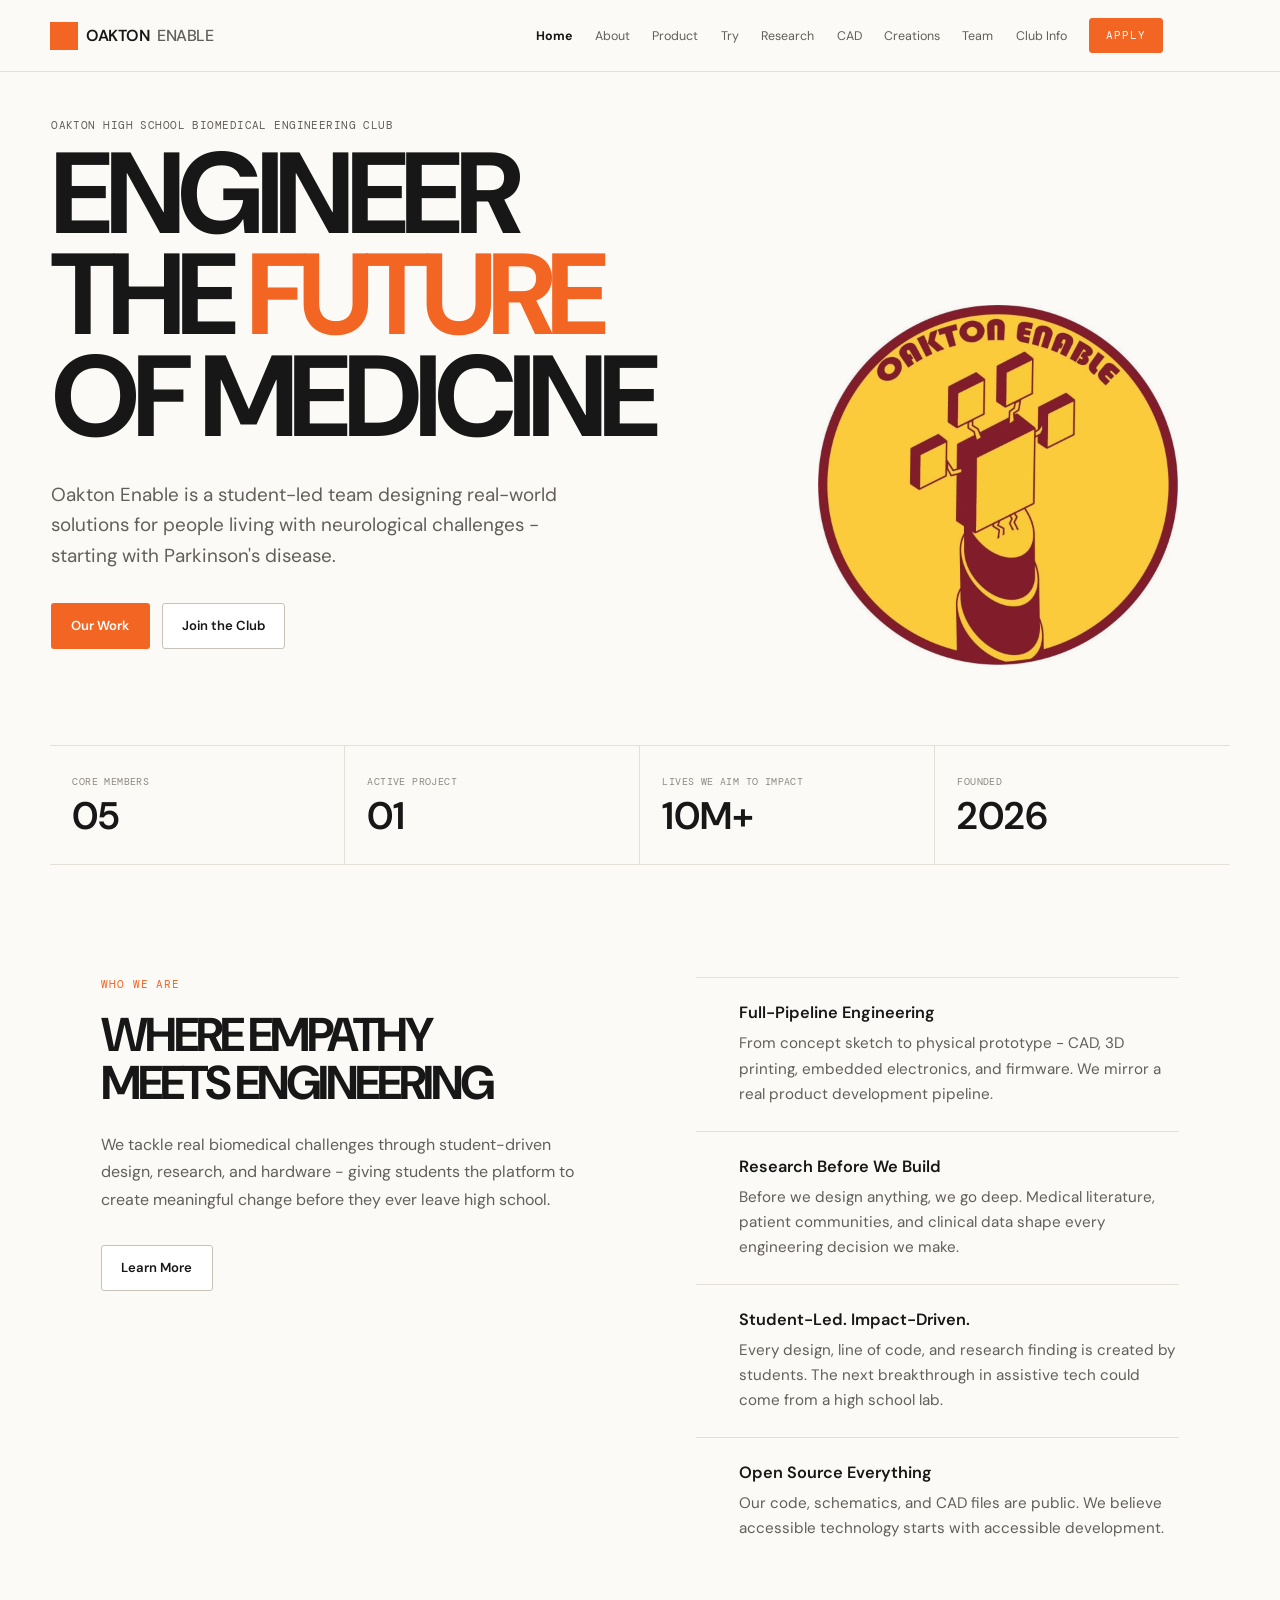
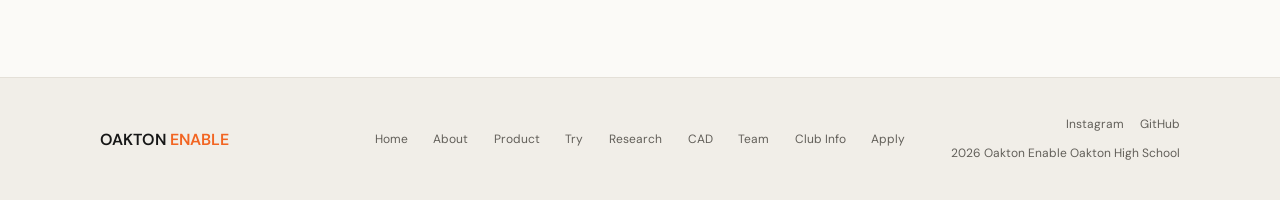
==== commit 2be59eb0: "more professional for startup" ====
--- a/index.html
+++ b/index.html
@@ -1,11 +1,12 @@
-<!DOCTYPE html>
+﻿<!DOCTYPE html>
 <html lang="en">
 <head>
 <meta charset="UTF-8">
 <meta name="viewport" content="width=device-width, initial-scale=1.0">
-<title>Oakton Enable — Biomedical Engineering Club</title>
+<title>Oakton Enable - Biomedical Engineering Club</title>
 <link rel="preconnect" href="https://fonts.googleapis.com">
 <link href="https://fonts.googleapis.com/css2?family=DM+Sans:wght@400;500;600;700&family=DM+Mono:wght@400;500&display=swap" rel="stylesheet">
+<link rel="stylesheet" href="styles.css">
 <style>
   *,*::before,*::after{margin:0;padding:0;box-sizing:border-box;}
 
@@ -749,11 +750,6 @@
 <canvas id="burst-canvas"></canvas>
 <div id="egg-flash"><span id="egg-flash-text">Calibration Complete</span></div>
 <div id="achievement-toast"><div class="ach-title">System Fully Calibrated</div><div class="ach-sub">You've explored every module. Signal steady.</div></div>
-<div id="hud">
-  <canvas id="hud-canvas"></canvas>
-  <div class="hud-label">MODULE <b id="hud-page">HOME</b><br>VARIANCE <b id="hud-var">0.00</b><br><span id="hud-log">ONLINE · ACTIVE <b id="hud-days">0</b> DAYS</span></div>
-</div>
-
 <div id="boot-overlay" aria-hidden="true">
   <svg class="boot-wf" viewBox="0 0 400 80" preserveAspectRatio="none" aria-hidden="true">
     <path id="boot-tremor" d="M0,40 C8,20 16,60 24,30 C32,5 40,58 48,26 C56,4 64,55 72,32 C80,10 88,50 96,35 C104,60 112,15 120,40 C128,65 136,10 144,38 C152,58 160,18 168,40 C176,20 184,55 192,30 C200,8 208,50 216,35 C224,55 232,20 240,40" fill="none" stroke="#ff5a5f" stroke-width="2" stroke-linecap="round"/>
@@ -770,8 +766,8 @@
 <div id="cmdk-overlay">
   <div class="cmdk-box">
     <div class="cmdk-input-row">
-      <span class="glyph">›</span>
-      <input id="cmdk-input" type="text" placeholder="Jump to a page…" autocomplete="off">
+      <span class="glyph">></span>
+      <input id="cmdk-input" type="text" placeholder="Jump to a page" autocomplete="off">
       <span style="font-family:var(--mono);font-size:.62rem;color:var(--dim);">ESC</span>
     </div>
     <div class="cmdk-list" id="cmdk-list"></div>
@@ -791,25 +787,26 @@
     <li><a onclick="go('home')" data-p="home" class="active">Home</a></li>
     <li><a onclick="go('about')" data-p="about">About</a></li>
     <li><a onclick="go('product')" data-p="product">Product</a></li>
+    <li><a onclick="go('try')" data-p="try">Try</a></li>
     <li><a onclick="go('research')" data-p="research">Research</a></li>
     <li><a onclick="go('cad')" data-p="cad">CAD</a></li>
     <li><a onclick="go('creations')" data-p="creations">Creations</a></li>
     <li><a onclick="go('team')" data-p="team">Team</a></li>
     <li><a onclick="go('details')" data-p="details">Club Info</a></li>
+    <li><button class="nav-apply" onclick="go('join')" data-p="join" type="button">Apply</button></li>
     <li><button class="cmdk-hint" onclick="openCmdk()" aria-label="Open command palette">Jump to<kbd>/</kbd></button></li>
     <li><button class="cmdk-hint" id="sound-toggle" onclick="toggleSound()" aria-label="Toggle interface sound">SND<kbd id="sound-state">OFF</kbd></button></li>
-    <li><button class="a11y-btn" id="a11y-toggle" onclick="toggleA11y()" aria-label="Toggle diagnostic accessibility mode">◐ Diagnostic Mode</button></li>
-    <li><a onclick="go('join')" data-p="join" class="nav-apply">Apply</a></li>
+    <li><button class="a11y-btn" id="a11y-toggle" onclick="toggleA11y()" aria-label="Toggle diagnostic accessibility mode">Diagnostic Mode</button></li>
   </ul>
 </nav>
-<div id="a11y-banner">Diagnostic Mode active — motion, custom cursor, and background effects disabled for a calmer, higher-contrast view</div>
+<div id="a11y-banner">Diagnostic Mode active - motion, custom cursor, and background effects disabled for a calmer, higher-contrast view</div>
 <div id="scroll-progress"></div>
 
-<!-- ████ HOME ████ -->
+<!--  HOME  -->
 <div class="page active" id="page-home">
   <section class="hero" id="hero">
     <div class="hero-spotlight" id="hero-spotlight"></div>
-    <div class="hero-badge">Oakton High School · Biomedical Engineering Club</div>
+    <div class="hero-badge">Oakton High School  Biomedical Engineering Club</div>
 
     <svg class="hero-wf" viewBox="0 0 1200 220" preserveAspectRatio="none" aria-hidden="true">
       <path class="tremor-line wf-draw" d="M0,110 C15,70 30,155 45,90 C60,25 75,165 90,80 C105,10 120,150 135,95 C150,35 165,130 180,100 C195,155 210,55 225,115 C240,175 255,35 270,105 C285,60 300,145 315,95 C330,25 345,155 360,85 C375,130 390,45 405,110 C420,160 435,50 450,100 C465,25 480,150 495,90 C510,140 525,45 540,105 C555,15 570,150 585,100" fill="none" stroke-width="1.6" opacity="0.55"/>
@@ -818,20 +815,20 @@
 
     <div class="hero-content">
       <h1>ENGINEER<br>THE <em>FUTURE</em><br>OF MEDICINE</h1>
-      <p class="hero-sub">Oakton Enable is a student-led team designing real-world solutions for people living with neurological challenges — starting with Parkinson's disease.</p>
+      <p class="hero-sub">Oakton Enable is a student-led team designing real-world solutions for people living with neurological challenges - starting with Parkinson's disease.</p>
       <div class="hero-btns">
         <button class="btn btn-steady" onclick="go('product')">Our Work</button>
         <button class="btn btn-outline" onclick="go('join')">Join the Club</button>
       </div>
     </div>
-    <div class="hero-caption">TREMOR SIGNAL <b>→</b> CALIBRATED OUTPUT<br>a stray hand made steady</div>
+    <div class="hero-caption">TREMOR SIGNAL <b>-></b> CALIBRATED OUTPUT<br>a stray hand made steady</div>
   </section>
 
   <div class="readout-strip">
     <div class="readout-cell"><div class="readout-tag">Core Members</div><div class="readout-num" data-count="5" data-pad="2">00</div></div>
     <div class="readout-cell"><div class="readout-tag">Active Project</div><div class="readout-num" data-count="1" data-pad="2">00</div></div>
-    <div class="readout-cell"><div class="readout-tag">Lives We Aim to Impact</div><div class="readout-num"><span data-count="10">0</span><span class="u">M+</span></div></div>
-    <div class="readout-cell"><div class="readout-tag">Founded</div><div class="readout-num" data-count="2025" data-nopad="1">0000</div></div>
+    <div class="readout-cell"><div class="readout-tag">Lives We Aim to Impact</div><div class="readout-num"><span>10M+</span></div></div>
+    <div class="readout-cell"><div class="readout-tag">Founded</div><div class="readout-num" data-count="2026" data-nopad="1">0000</div></div>
   </div>
 
   <div class="section">
@@ -839,20 +836,47 @@
       <div class="split-sticky">
         <span class="eyebrow">Who We Are</span>
         <h2 class="display-sm" style="margin-bottom:1.5rem;">WHERE EMPATHY<br>MEETS ENGINEERING</h2>
-        <p class="body-md" style="margin-bottom:2rem;">We tackle real biomedical challenges through student-driven design, research, and hardware — giving students the platform to create meaningful change before they ever leave high school.</p>
+        <p class="body-md" style="margin-bottom:2rem;">We tackle real biomedical challenges through student-driven design, research, and hardware - giving students the platform to create meaningful change before they ever leave high school.</p>
         <button class="btn btn-outline" onclick="go('about')">Learn More</button>
       </div>
       <div class="feat-list">
-        <div class="feat-item"><div class="feat-mark">›</div><div><div class="feat-title">Full-Pipeline Engineering</div><div class="feat-body">From concept sketch to physical prototype — CAD, 3D printing, embedded electronics, and firmware. We mirror a real product development pipeline.</div></div></div>
-        <div class="feat-item"><div class="feat-mark">›</div><div><div class="feat-title">Research Before We Build</div><div class="feat-body">Before we design anything, we go deep. Medical literature, patient communities, and clinical data shape every engineering decision we make.</div></div></div>
-        <div class="feat-item"><div class="feat-mark">›</div><div><div class="feat-title">Student-Led. Impact-Driven.</div><div class="feat-body">Every design, line of code, and research finding is created by students. The next breakthrough in assistive tech could come from a high school lab.</div></div></div>
-        <div class="feat-item"><div class="feat-mark">›</div><div><div class="feat-title">Open Source Everything</div><div class="feat-body">Our code, schematics, and CAD files are public. We believe accessible technology starts with accessible development.</div></div></div>
+        <div class="feat-item"><div class="feat-mark"></div><div><div class="feat-title">Full-Pipeline Engineering</div><div class="feat-body">From concept sketch to physical prototype - CAD, 3D printing, embedded electronics, and firmware. We mirror a real product development pipeline.</div></div></div>
+        <div class="feat-item"><div class="feat-mark"></div><div><div class="feat-title">Research Before We Build</div><div class="feat-body">Before we design anything, we go deep. Medical literature, patient communities, and clinical data shape every engineering decision we make.</div></div></div>
+        <div class="feat-item"><div class="feat-mark"></div><div><div class="feat-title">Student-Led. Impact-Driven.</div><div class="feat-body">Every design, line of code, and research finding is created by students. The next breakthrough in assistive tech could come from a high school lab.</div></div></div>
+        <div class="feat-item"><div class="feat-mark"></div><div><div class="feat-title">Open Source Everything</div><div class="feat-body">Our code, schematics, and CAD files are public. We believe accessible technology starts with accessible development.</div></div></div>
       </div>
     </div>
   </div>
 </div>
 
-<!-- ████ ABOUT ████ -->
+<!-- ---- TRY ---- -->
+<div class="page" id="page-try">
+  <div class="section">
+    <span class="eyebrow">Try</span>
+    <h1 class="display" style="margin-bottom:1rem;">TRY<br>THE SIGNAL</h1>
+    <p class="body-lg" style="margin-bottom:2.5rem;">Experience the assistive technology concept as a standalone page instead of a floating bottom-left panel. This is where the system behavior and signal readout live.</p>
+
+    <div class="try-shell">
+      <div class="try-stack">
+        <div id="hud" class="hud-card">
+          <canvas id="hud-canvas"></canvas>
+          <div class="hud-label">MODULE <b id="hud-page">TRY</b><br>VARIANCE <b id="hud-var">0.00</b><br><span id="hud-log">ONLINE  ACTIVE <b id="hud-days">0</b> DAYS</span></div>
+        </div>
+
+        <div class="try-copy">
+          <h2 class="display-sm" style="margin-bottom:1rem;">STABILIZE THE MOTION</h2>
+          <p class="body-md">This concept translates tremor motion into a calmer, more deliberate output. The goal is not to remove motion entirely, but to make the signal steadier and easier for the user to control.</p>
+          <div class="hero-btns" style="margin-top:1.5rem;">
+            <a href="isowrite-model.html" target="_blank" class="btn btn-steady">Open model preview</a>
+            <button class="btn btn-outline" onclick="go('product')">Back to product</button>
+          </div>
+        </div>
+      </div>
+    </div>
+  </div>
+</div>
+
+<!-- ---- ABOUT ---- -->
 <div class="page" id="page-about">
   <div class="section">
     <span class="eyebrow">Who We Are</span>
@@ -862,31 +886,37 @@
     <div class="split" style="margin-bottom:5rem;">
       <div>
         <p class="body-lg" style="margin-bottom:1.5rem;">Oakton Enable is where biology meets engineering, where empathy drives design, and where high school students prove that age is no barrier to solving medicine's hardest problems.</p>
-        <p class="body-md">We operate in the space between clinical need and technical possibility — choosing problems rooted in real human experience, and building solutions with dignity at the center of every design decision.</p>
+        <p class="body-md">We operate in the space between clinical need and technical possibility - choosing problems rooted in real human experience, and building solutions with dignity at the center of every design decision.</p>
       </div>
       <div>
-        <blockquote><p>"We exist to engineer hope — for the patients who wait, for the families who struggle, and for a future where transformative technology is accessible to everyone who needs it."</p></blockquote>
-      </div>
+        <blockquote><p>"We exist to engineer hope - for the patients who wait, for the families who struggle, and for a future where transformative technology is accessible to everyone who needs it."</p></blockquote>
+      </div>
+    </div>
+
+    <div class="reveal" style="margin-bottom:3.5rem;">
+      <span class="eyebrow">Design Ethos</span>
+      <h2 class="display-sm" style="margin-bottom:1.25rem;">SUSTAINABLE & ACCESSIBLE</h2>
+      <p class="body-md">We design our products to be biodegradable, environmentally responsible, and economically accessible to the people who need them most. Unlike many commercial devices that remain out of reach because of their high cost, we focus on practical, low-impact solutions that can serve more communities without sacrificing care, quality, or dignity.</p>
     </div>
 
     <span class="eyebrow">Core Philosophy</span>
     <h2 class="display-sm" style="margin-bottom:3rem;">OUR VALUES</h2>
     <div class="feat-list">
-      <div class="feat-item"><div class="feat-mark">💡</div><div><div class="feat-title">Innovation</div><div class="feat-body">Chase creative solutions where others see dead ends. Conventional answers aren't enough when the stakes are someone's quality of life.</div></div></div>
-      <div class="feat-item"><div class="feat-mark">❤</div><div><div class="feat-title">Empathy</div><div class="feat-body">Design with the end user at the heart of every decision — always. We build for people, not portfolios.</div></div></div>
-      <div class="feat-item"><div class="feat-mark">◎</div><div><div class="feat-title">Rigor</div><div class="feat-body">Ground every choice in data, research, and testing. Guesswork isn't design — especially when it affects real patients.</div></div></div>
-      <div class="feat-item"><div class="feat-mark">▲</div><div><div class="feat-title">Action</div><div class="feat-body">Build, test, iterate — never wait for perfection before you begin. Momentum is how real projects get done.</div></div></div>
+      <div class="feat-item"><div class="feat-mark">1</div><div><div class="feat-title">Innovation</div><div class="feat-body">Chase creative solutions where others see dead ends. Conventional answers aren't enough when the stakes are someone's quality of life.</div></div></div>
+      <div class="feat-item"><div class="feat-mark">2</div><div><div class="feat-title">Empathy</div><div class="feat-body">Design with the end user at the heart of every decision - always. We build for people, not portfolios.</div></div></div>
+      <div class="feat-item"><div class="feat-mark">3</div><div><div class="feat-title">Rigor</div><div class="feat-body">Ground every choice in data, research, and testing. Guesswork isn't design - especially when it affects real patients.</div></div></div>
+      <div class="feat-item"><div class="feat-mark">4</div><div><div class="feat-title">Action</div><div class="feat-body">Build, test, iterate - never wait for perfection before you begin. Momentum is how real projects get done.</div></div></div>
     </div>
   </div>
 </div>
 
-<!-- ████ PRODUCT ████ -->
+<!-- ---- PRODUCT ---- -->
 <div class="page" id="page-product">
   <div class="section">
     <div class="reveal">
       <span class="eyebrow">What We Build</span>
       <h1 class="display" style="margin-bottom:1rem;">ASSISTIVE<br>TECHNOLOGY</h1>
-      <p class="body-lg" style="margin-bottom:2.5rem;">We create thoughtful biomedical tools that blend empathy, engineering, and storytelling — starting with IsoWrite and expanding into a wider family of accessible products.</p>
+      <p class="body-lg" style="margin-bottom:2.5rem;">We create thoughtful biomedical tools that blend empathy, engineering, and storytelling - starting with IsoWrite and expanding into a wider family of accessible products.</p>
     </div>
 
     <div class="product-shell reveal delay-1">
@@ -899,12 +929,12 @@
       <div class="product-panel active" id="product-overview">
         <div class="product-hero">
           <h3>We build products that turn constraints into possibility.</h3>
-          <p>Every idea starts with a person, not just a problem statement. We design with dignity, usability, and impact in mind — whether it's a writing aid, assistive interface, or a future daily living tool.</p>
+          <p>Every idea starts with a person, not just a problem statement. We design with dignity, usability, and impact in mind - whether it's a writing aid, assistive interface, or a future daily living tool.</p>
         </div>
         <div class="product-card-grid">
-          <div class="icard"><div class="icard-icon">🧠</div><h4>Empathy First</h4><p>Every concept begins by understanding how someone lives with a challenge day to day.</p></div>
-          <div class="icard"><div class="icard-icon">⚙️</div><h4>Prototype Driven</h4><p>We move from sketches, to CAD, to physical prototypes and improve through iteration.</p></div>
-          <div class="icard"><div class="icard-icon">🌱</div><h4>Built to Grow</h4><p>IsoWrite is our first milestone, but our broader vision is a future ecosystem of inclusive products.</p></div>
+          <div class="icard"><div class="icard-icon"></div><h4>Empathy First</h4><p>Every concept begins by understanding how someone lives with a challenge day to day.</p></div>
+          <div class="icard"><div class="icard-icon"></div><h4>Prototype Driven</h4><p>We move from sketches, to CAD, to physical prototypes and improve through iteration.</p></div>
+          <div class="icard"><div class="icard-icon"></div><h4>Built to Grow</h4><p>IsoWrite is our first milestone, but our broader vision is a future ecosystem of inclusive products.</p></div>
         </div>
         <div class="product-quote">Our goal is not simply to make devices. It is to make dignity, confidence, and independence feel more tangible for the people who use them.</div>
       </div>
@@ -912,14 +942,14 @@
       <div class="product-panel" id="product-isowrite">
         <div class="product-hero">
           <h3>IsoWrite: a smart writing companion for tremor stability</h3>
-          <p>IsoWrite is our flagship project — a student-designed assistive writing tool built to reduce the impact of Parkinson's-related tremor and help users write with steadier, more natural control.</p>
+          <p>IsoWrite is our flagship project - a student-designed assistive writing tool built to reduce the impact of Parkinson's-related tremor and help users write with steadier, more natural control.</p>
         </div>
 
         <div class="demo-block">
           <div class="demo-head">
             <div>
               <div class="demo-title">Try the stabilization concept</div>
-              <div class="demo-sub">Draw across the pad below — a simplified simulation of the filtering logic IsoWrite is built around.</div>
+              <div class="demo-sub">Draw across the pad below - a simplified simulation of the filtering logic IsoWrite is built around.</div>
             </div>
             <div class="demo-toggle" role="group" aria-label="Toggle stabilization">
               <button id="demo-off" onclick="setDemoMode(false)">Raw</button>
@@ -937,13 +967,14 @@
         </div>
 
         <div class="steps-grid">
-          <div class="step-cell"><div class="step-tag">Step 01 — Sensing</div><div class="step-title">Motion Tracking</div><div class="step-body">Embedded sensors monitor hand movement in real time to detect the tremor pattern.</div></div>
-          <div class="step-cell"><div class="step-tag">Step 02 — Processing</div><div class="step-title">Signal Filtering</div><div class="step-body">Real-time logic distinguishes intended motion from the involuntary oscillation of tremor.</div></div>
-          <div class="step-cell"><div class="step-tag">Step 03 — Actuation</div><div class="step-title">Stabilization</div><div class="step-body">A corrective mechanism helps neutralize unwanted movement at the pen tip.</div></div>
-          <div class="step-cell"><div class="step-tag">Step 04 — Output</div><div class="step-title">Steady Writing</div><div class="step-body">The result is cleaner, more controlled handwriting and a stronger sense of independence.</div></div>
+          <div class="step-cell"><div class="step-tag">Step 01 - Sensing</div><div class="step-title">Motion Tracking</div><div class="step-body">Embedded sensors monitor hand movement in real time to detect the tremor pattern.</div></div>
+          <div class="step-cell"><div class="step-tag">Step 02 - Processing</div><div class="step-title">Signal Filtering</div><div class="step-body">Real-time logic distinguishes intended motion from the involuntary oscillation of tremor.</div></div>
+          <div class="step-cell"><div class="step-tag">Step 03 - Actuation</div><div class="step-title">Stabilization</div><div class="step-body">A corrective mechanism helps neutralize unwanted movement at the pen tip.</div></div>
+          <div class="step-cell"><div class="step-tag">Step 04 - Output</div><div class="step-title">Steady Writing</div><div class="step-body">The result is cleaner, more controlled handwriting and a stronger sense of independence.</div></div>
         </div>
         <div style="display:flex;gap:1rem;flex-wrap:wrap;align-items:center;">
           <a class="btn btn-steady" href="https://docs.google.com/document/d/17zHRZP8OW0Wda3QkkGgGZORQD0gJFME8ufDdyHBz6-g/edit?usp=sharing" target="_blank">Explore Prototype</a>
+          <a class="btn btn-outline" href="isowrite-model.html">View 3D Model</a>
           <div class="live-tag"><div class="dot"></div> Active Development</div>
         </div>
       </div>
@@ -964,7 +995,7 @@
   </div>
 </div>
 
-<!-- ████ RESEARCH ████ -->
+<!-- ---- RESEARCH ---- -->
 <div class="page" id="page-research">
   <div class="section">
     <div class="reveal">
@@ -977,24 +1008,24 @@
       <span class="eyebrow">Focus Areas</span>
       <div class="method-grid">
         <div class="icard">
-          <div class="icard-icon">📈</div>
+          <div class="icard-icon"></div>
           <h4>Tremor Biomechanics</h4>
-          <p>Understanding the frequency, amplitude, and variability of Parkinsonian hand tremor — the baseline every stabilization mechanism has to be measured against.</p>
+          <p>Understanding the frequency, amplitude, and variability of Parkinsonian hand tremor - the baseline every stabilization mechanism has to be measured against.</p>
         </div>
         <div class="icard">
-          <div class="icard-icon">🎛️</div>
+          <div class="icard-icon"></div>
           <h4>Signal Filtering Methods</h4>
           <p>Comparing approaches to separating intentional motion from involuntary oscillation in real time, from simple smoothing to more adaptive filtering logic.</p>
         </div>
         <div class="icard">
-          <div class="icard-icon">🖊️</div>
+          <div class="icard-icon"></div>
           <h4>Assistive Device Ergonomics</h4>
-          <p>How grip, weight distribution, and feedback affect whether an assistive tool actually gets used day to day — not just whether it works on a bench.</p>
+          <p>How grip, weight distribution, and feedback affect whether an assistive tool actually gets used day to day - not just whether it works on a bench.</p>
         </div>
         <div class="icard">
-          <div class="icard-icon">🗣️</div>
+          <div class="icard-icon"></div>
           <h4>Patient & Caregiver Input</h4>
-          <p>Conversations and community feedback that shape our priorities — making sure we're solving problems people actually have, not ones we assume they have.</p>
+          <p>Conversations and community feedback that shape our priorities - making sure we're solving problems people actually have, not ones we assume they have.</p>
         </div>
       </div>
     </div>
@@ -1004,9 +1035,9 @@
       <h2 class="display-sm" style="margin-bottom:2rem;">FROM LITERATURE TO PROTOTYPE</h2>
       <div class="steps-grid" style="margin-bottom:3rem;">
         <div class="step-cell"><div class="step-tag">Stage 01</div><div class="step-title">Literature Review</div><div class="step-body">We start with published research and clinical resources to understand what's already known.</div></div>
-        <div class="step-cell"><div class="step-tag">Stage 02</div><div class="step-title">Synthesis</div><div class="step-body">Findings get distilled into design constraints — numbers and patterns our engineering has to respect.</div></div>
+        <div class="step-cell"><div class="step-tag">Stage 02</div><div class="step-title">Synthesis</div><div class="step-body">Findings get distilled into design constraints - numbers and patterns our engineering has to respect.</div></div>
         <div class="step-cell"><div class="step-tag">Stage 03</div><div class="step-title">Applied Testing</div><div class="step-body">We validate assumptions against our own prototypes, not just against the paper they came from.</div></div>
-        <div class="step-cell"><div class="step-tag">Stage 04</div><div class="step-title">Documentation</div><div class="step-body">What we learn — including what didn't work — gets written up for the next iteration.</div></div>
+        <div class="step-cell"><div class="step-tag">Stage 04</div><div class="step-title">Documentation</div><div class="step-body">What we learn - including what didn't work - gets written up for the next iteration.</div></div>
       </div>
     </div>
 
@@ -1039,13 +1070,13 @@
           <div class="paper-tags"><span class="tag">User Research</span></div>
         </div>
       </div>
-      <p class="body-md" style="margin-bottom:2rem;">We don't publish research findings until they're ready to stand on their own — no placeholder data, no premature conclusions. Check back as these move from drafting to published.</p>
+      <p class="body-md" style="margin-bottom:2rem;">We don't publish research findings until they're ready to stand on their own - no placeholder data, no premature conclusions. Check back as these move from drafting to published.</p>
       <button class="btn btn-outline" onclick="go('join')">Get Notified When Published</button>
     </div>
   </div>
 </div>
 
-<!-- ████ CAD ████ -->
+<!-- ---- CAD ---- -->
 <div class="page" id="page-cad">
   <div class="section section-sm">
     <span class="eyebrow">Design Files</span>
@@ -1056,21 +1087,21 @@
     <div class="soon-list">
       <h4>What Will Be Published</h4>
       <ul>
-        <li>— Full IsoWrite assembly with component hierarchy</li>
-        <li>— Mechanism schematics and exploded view diagrams</li>
-        <li>— Dimensional drawings, tolerances, and material callouts</li>
-        <li>— Print-ready STL files optimized for FDM 3D printing</li>
-        <li>— Design revision log with rationale for major changes</li>
+        <li>- Full IsoWrite assembly with component hierarchy</li>
+        <li>- Mechanism schematics and exploded view diagrams</li>
+        <li>- Dimensional drawings, tolerances, and material callouts</li>
+        <li>- Print-ready STL files optimized for FDM 3D printing</li>
+        <li>- Design revision log with rationale for major changes</li>
       </ul>
     </div>
     <div style="display:flex;gap:1rem;flex-wrap:wrap;">
       <button class="btn btn-outline" onclick="go('join')">Get Notified</button>
-      <a href="https://github.com/oaktonenable" target="_blank" class="btn btn-steady">GitHub →</a>
+      <a href="https://github.com/oaktonenable" target="_blank" class="btn btn-steady">GitHub '</a>
     </div>
   </div>
 </div>
 
-<!-- ████ CREATIONS ████ -->
+<!-- ---- CREATIONS ---- -->
 <div class="page" id="page-creations">
   <div class="section section-sm">
     <span class="eyebrow">Member Projects</span>
@@ -1079,15 +1110,15 @@
     <div class="soon-status"><div class="dot"></div>Coming Soon</div>
     <p class="body-md" style="margin-bottom:2.5rem;">Our members are actively working on individual projects spanning programming, electrical design, 3D modeling, and research writing. This gallery will be populated as projects reach shareable milestones.</p>
     <div class="details-grid" style="margin-bottom:2.5rem;">
-      <div class="detail-cell" style="opacity:.35;pointer-events:none;"><div class="detail-icon">💻</div><div class="detail-val">Software Projects</div><div class="detail-body">Code, firmware, and embedded systems work.</div></div>
-      <div class="detail-cell" style="opacity:.35;pointer-events:none;"><div class="detail-icon">🖨️</div><div class="detail-val">3D Designs</div><div class="detail-body">CAD models, prints, and physical prototypes.</div></div>
-      <div class="detail-cell" style="opacity:.35;pointer-events:none;"><div class="detail-icon">📊</div><div class="detail-val">Research Papers</div><div class="detail-body">Medical research and literature reviews.</div></div>
+      <div class="detail-cell" style="opacity:.35;pointer-events:none;"><div class="detail-icon">'</div><div class="detail-val">Software Projects</div><div class="detail-body">Code, firmware, and embedded systems work.</div></div>
+      <div class="detail-cell" style="opacity:.35;pointer-events:none;"><div class="detail-icon">-</div><div class="detail-val">3D Designs</div><div class="detail-body">CAD models, prints, and physical prototypes.</div></div>
+      <div class="detail-cell" style="opacity:.35;pointer-events:none;"><div class="detail-icon">"</div><div class="detail-val">Research Papers</div><div class="detail-body">Medical research and literature reviews.</div></div>
     </div>
     <button class="btn btn-outline" onclick="go('join')">Express Interest</button>
   </div>
 </div>
 
-<!-- ████ TEAM ████ -->
+<!-- ---- TEAM ---- -->
 <div class="page" id="page-team">
   <div class="section">
     <span class="eyebrow">The People Behind the Mission</span>
@@ -1099,15 +1130,15 @@
         <div class="member-init">AN</div>
         <div class="member-name">Arnav Nair</div>
         <div class="member-role">President</div>
-        <p class="member-bio">As founding president, Arnav provides the vision, strategic direction, and leadership that holds the club together. He coordinates across disciplines — ensuring that programmers, designers, and researchers are working in concert toward a coherent goal. His leadership is defined by inclusivity, rigorous standards, and a personal belief that student innovation can and should matter in the real world.</p>
+        <p class="member-bio">As founding president, Arnav provides the vision, strategic direction, and leadership that holds the club together. He coordinates across disciplines - ensuring that programmers, designers, and researchers are working in concert toward a coherent goal. His leadership is defined by inclusivity, rigorous standards, and a personal belief that student innovation can and should matter in the real world.</p>
         <div class="member-tags"><span class="tag">Leadership</span><span class="tag">Strategy</span><span class="tag">Vision</span></div>
         <div class="vitals-row"><canvas class="vcanvas" data-seed="1"></canvas><span class="vitals-tag"><span class="vdot"></span>Signal</span></div>
       </div>
       <div class="member">
         <div class="member-init">AD</div>
         <div class="member-name">Aditya Nandimandalam</div>
-        <div class="member-role">Head of Outreach & Research · Programmer</div>
-        <p class="member-bio">Aditya serves as the intellectual and external bridge of Oakton Enable. As Head of Outreach and Research, he digs deep into medical literature, connects the club with patient communities, and shapes how the team communicates its work. He also contributes as a core programmer — translating research findings into functional software and control logic for the IsoWrite's sensor systems.</p>
+        <div class="member-role">Head of Outreach & Research  Programmer</div>
+        <p class="member-bio">Aditya serves as the intellectual and external bridge of Oakton Enable. As Head of Outreach and Research, he digs deep into medical literature, connects the club with patient communities, and shapes how the team communicates its work. He also contributes as a core programmer - translating research findings into functional software and control logic for the IsoWrite's sensor systems.</p>
         <div class="member-tags"><span class="tag">Research</span><span class="tag">Outreach</span><span class="tag">Programming</span></div>
         <div class="vitals-row"><canvas class="vcanvas" data-seed="2"></canvas><span class="vitals-tag"><span class="vdot"></span>Signal</span></div>
       </div>
@@ -1115,7 +1146,7 @@
         <div class="member-init">CC</div>
         <div class="member-name">Christopher Choi</div>
         <div class="member-role">Head of 3D Design</div>
-        <p class="member-bio">Christopher is the creative force behind Oakton Enable's physical product development. Working in professional-grade CAD software, he translates engineering concepts into precise, printable, and ergonomically considered 3D models. His designs balance aesthetics, manufacturability, and function — and his work on the IsoWrite's housing and mechanical stabilization mechanism is central to making the concept real.</p>
+        <p class="member-bio">Christopher is the creative force behind Oakton Enable's physical product development. Working in professional-grade CAD software, he translates engineering concepts into precise, printable, and ergonomically considered 3D models. His designs balance aesthetics, manufacturability, and function - and his work on the IsoWrite's housing and mechanical stabilization mechanism is central to making the concept real.</p>
         <div class="member-tags"><span class="tag">CAD / OnShape</span><span class="tag">3D Printing</span><span class="tag">Product Design</span></div>
         <div class="vitals-row"><canvas class="vcanvas" data-seed="3"></canvas><span class="vitals-tag"><span class="vdot"></span>Signal</span></div>
       </div>
@@ -1123,7 +1154,7 @@
         <div class="member-init">AA</div>
         <div class="member-name">Arjun Arunkumar</div>
         <div class="member-role">Programmer & Electrical Engineer</div>
-        <p class="member-bio">Arjun is the technical backbone of the IsoWrite's electronics and embedded systems. As both a programmer and circuit designer, he bridges the gap between software and hardware — laying out PCBs, selecting components, and writing the low-level firmware that makes real-time tremor cancellation actually run. Without his expertise in embedded systems and electrical integration, the pen remains a design on a screen.</p>
+        <p class="member-bio">Arjun is the technical backbone of the IsoWrite's electronics and embedded systems. As both a programmer and circuit designer, he bridges the gap between software and hardware - laying out PCBs, selecting components, and writing the low-level firmware that makes real-time tremor cancellation actually run. Without his expertise in embedded systems and electrical integration, the pen remains a design on a screen.</p>
         <div class="member-tags"><span class="tag">Embedded Systems</span><span class="tag">Circuit Design</span><span class="tag">Programming</span></div>
         <div class="vitals-row"><canvas class="vcanvas" data-seed="4"></canvas><span class="vitals-tag"><span class="vdot"></span>Signal</span></div>
       </div>
@@ -1134,7 +1165,7 @@
         </div>
         <div class="member-name">Samarth Prakash</div>
         <div class="member-role">Head of Media</div>
-        <p class="member-bio">Samarth shapes how Oakton Enable looks and sounds to the outside world. He leads photography, video, and content strategy — documenting builds, testing sessions, and milestones, then turning that raw footage into the story that shows people why IsoWrite matters. His work is what makes the club's progress visible, shareable, and easy to rally behind.</p>
+        <p class="member-bio">Samarth shapes how Oakton Enable looks and sounds to the outside world. He leads photography, video, and content strategy - documenting builds, testing sessions, and milestones, then turning that raw footage into the story that shows people why IsoWrite matters. His work is what makes the club's progress visible, shareable, and easy to rally behind.</p>
         <div class="member-tags"><span class="tag">Photography</span><span class="tag">Video</span><span class="tag">Content Strategy</span></div>
         <div class="vitals-row"><canvas class="vcanvas" data-seed="5"></canvas><span class="vitals-tag"><span class="vdot"></span>Signal</span></div>
       </div>
@@ -1142,13 +1173,13 @@
 
     <div class="join-cta-block">
       <h3>WANT TO JOIN THE TEAM?</h3>
-      <p>We're always looking for passionate Oakton students. No prior experience required — just curiosity and commitment.</p>
-      <a href="https://docs.google.com/forms/d/e/1FAIpQLSediQK2menlsXeRNVHi76ocW_E3qNm8afyynof9Xd01SNs3rQ/viewform?usp=publish-editor" target="_blank" class="btn btn-steady">Apply Now →</a>
+      <p>We're always looking for passionate Oakton students. No prior experience required - just curiosity and commitment.</p>
+      <a href="https://docs.google.com/forms/d/e/1FAIpQLSediQK2menlsXeRNVHi76ocW_E3qNm8afyynof9Xd01SNs3rQ/viewform?usp=publish-editor" target="_blank" class="btn btn-steady">Apply Now '</a>
     </div>
   </div>
 </div>
 
-<!-- ████ DETAILS ████ -->
+<!-- ---- DETAILS ---- -->
 <div class="page" id="page-details">
   <div class="section">
     <span class="eyebrow">Club Information</span>
@@ -1156,12 +1187,12 @@
     <hr class="rule" style="margin-bottom:4rem;">
 
     <div class="details-grid">
-      <div class="detail-cell"><div class="detail-icon">📅</div><div class="detail-label">Meeting Times</div><div class="detail-val">TBA</div><div class="detail-body">Our official meeting schedule is being finalized. Follow our Instagram for announcements the moment times are confirmed.</div></div>
-      <div class="detail-cell"><div class="detail-icon">📍</div><div class="detail-label">Location</div><div class="detail-val">Oakton High School</div><div class="detail-body">We meet on campus. The specific room and schedule details will be released alongside our first meeting announcement.</div></div>
-      <div class="detail-cell"><div class="detail-icon">🎓</div><div class="detail-label">Open To</div><div class="detail-val">All Grade Levels</div><div class="detail-body">Oakton Enable welcomes students from every grade level. No engineering background required — we teach you what you need as we go.</div></div>
-      <div class="detail-cell"><div class="detail-icon">⏱️</div><div class="detail-label">Structure</div><div class="detail-val">Project-Based</div><div class="detail-body">We operate on project cycles. Your time commitment scales with the needs of the project you contribute to.</div></div>
-      <div class="detail-cell"><div class="detail-icon">🛠️</div><div class="detail-label">At Meetings</div><div class="detail-val">Build & Research</div><div class="detail-body">Meetings include design reviews, programming sessions, research presentations, and hands-on prototyping. Every session moves the project forward.</div></div>
-      <div class="detail-cell"><div class="detail-icon">📬</div><div class="detail-label">How to Join</div><div class="detail-val">Interest Form</div><div class="detail-body">Fill out our interest form and a club officer will reach out with next steps once the schedule is locked in.</div></div>
+      <div class="detail-cell"><div class="detail-icon">"</div><div class="detail-label">Meeting Times</div><div class="detail-val">TBA</div><div class="detail-body">Our official meeting schedule is being finalized. Follow our Instagram for announcements the moment times are confirmed.</div></div>
+      <div class="detail-cell"><div class="detail-icon">"</div><div class="detail-label">Location</div><div class="detail-val">Oakton High School</div><div class="detail-body">We meet on campus. The specific room and schedule details will be released alongside our first meeting announcement.</div></div>
+      <div class="detail-cell"><div class="detail-icon">"</div><div class="detail-label">Open To</div><div class="detail-val">All Grade Levels</div><div class="detail-body">Oakton Enable welcomes students from every grade level. No engineering background required - we teach you what you need as we go.</div></div>
+      <div class="detail-cell"><div class="detail-icon"></div><div class="detail-label">Structure</div><div class="detail-val">Project-Based</div><div class="detail-body">We operate on project cycles. Your time commitment scales with the needs of the project you contribute to.</div></div>
+      <div class="detail-cell"><div class="detail-icon"></div><div class="detail-label">At Meetings</div><div class="detail-val">Build & Research</div><div class="detail-body">Meetings include design reviews, programming sessions, research presentations, and hands-on prototyping. Every session moves the project forward.</div></div>
+      <div class="detail-cell"><div class="detail-icon">"</div><div class="detail-label">How to Join</div><div class="detail-val">Interest Form</div><div class="detail-body">Fill out our interest form and a club officer will reach out with next steps once the schedule is locked in.</div></div>
     </div>
 
     <div style="margin-top:4rem; padding:3rem; border:1px solid var(--line); background:var(--panel);">
@@ -1171,22 +1202,22 @@
           <h3 class="display-sm" style="margin-bottom:1rem;">DON'T MISS AN ANNOUNCEMENT</h3>
           <p class="body-md" style="margin-bottom:2rem;">Meeting times, project milestones, and news will be posted to our Instagram first. Follow us there to stay current.</p>
           <div style="display:flex;gap:1rem;flex-wrap:wrap;">
-            <a href="https://instagram.com/oaktonenable" target="_blank" class="btn btn-steady">@oaktonenable →</a>
+            <a href="https://instagram.com/oaktonenable" target="_blank" class="btn btn-steady">@oaktonenable '</a>
             <button class="btn btn-outline" onclick="go('join')">Interest Form</button>
           </div>
         </div>
         <div>
           <div style="display:flex;flex-direction:column;gap:1px;background:var(--line);border:1px solid var(--line);">
             <div style="background:var(--bg);padding:1.2rem 1.4rem;display:flex;align-items:center;gap:1rem;">
-              <span style="font-size:1.15rem;">📸</span>
+              <span style="font-size:1.15rem;">"</span>
               <div><div style="font-family:var(--disp);font-weight:600;font-size:.86rem;">Instagram</div><div style="font-family:var(--mono);font-size:.7rem;color:var(--steady);">@oaktonenable</div></div>
             </div>
             <div style="background:var(--bg);padding:1.2rem 1.4rem;display:flex;align-items:center;gap:1rem;">
-              <span style="font-size:1.15rem;">💻</span>
+              <span style="font-size:1.15rem;">'</span>
               <div><div style="font-family:var(--disp);font-weight:600;font-size:.86rem;">GitHub</div><div style="font-family:var(--mono);font-size:.7rem;color:var(--steady);">github.com/oaktonenable</div></div>
             </div>
             <div style="background:var(--bg);padding:1.2rem 1.4rem;display:flex;align-items:center;gap:1rem;opacity:.4;">
-              <span style="font-size:1.15rem;">📐</span>
+              <span style="font-size:1.15rem;">"</span>
               <div><div style="font-family:var(--disp);font-weight:600;font-size:.86rem;">OnShape</div><div style="font-family:var(--mono);font-size:.7rem;color:var(--muted);">Link coming soon</div></div>
             </div>
           </div>
@@ -1196,25 +1227,99 @@
   </div>
 </div>
 
-<!-- ████ JOIN ████ -->
+<!-- ---- JOIN ---- -->
 <div class="page" id="page-join">
   <div class="section">
     <span class="eyebrow">Get Connected</span>
     <h1 class="display" style="margin-bottom:3rem;">JOIN &<br>CONNECT</h1>
     <hr class="rule" style="margin-bottom:4rem;">
 
-    <h3 style="font-family:var(--mono);font-size:.7rem;color:var(--muted);text-transform:uppercase;letter-spacing:.11em;margin-bottom:1.5rem;">Find Us Online</h3>
-    <div class="social-row" style="margin-bottom:4rem;">
-      <a href="https://instagram.com/oaktonenable" target="_blank" class="social-cell"><div class="sc-icon">📸</div><div class="sc-name">Instagram</div><div class="sc-handle">@oaktonenable</div><div class="sc-note">Club updates, photos, and announcements</div></a>
-      <a href="https://github.com/oaktonenable" target="_blank" class="social-cell"><div class="sc-icon">💻</div><div class="sc-name">GitHub</div><div class="sc-handle">github.com/oaktonenable</div><div class="sc-note">Open source code and project repositories</div></a>
-      <div class="social-cell" style="opacity:.4;cursor:default;"><div class="sc-icon">📐</div><div class="sc-name">OnShape</div><div class="sc-handle" style="color:var(--muted);">Coming Soon</div><div class="sc-note">3D CAD models and design files</div></div>
-    </div>
-
-    <div class="join-cta-block">
-      <h3>READY TO JOIN<br>OAKTON ENABLE?</h3>
-      <p>Fill out our interest form and we'll be in touch. We'd love to hear from you — regardless of your background or skill level.</p>
-      <a href="https://docs.google.com/forms/d/e/1FAIpQLSediQK2menlsXeRNVHi76ocW_E3qNm8afyynof9Xd01SNs3rQ/viewform?usp=publish-editor" target="_blank" class="btn btn-steady" style="font-size:.78rem;padding:1rem 2.25rem;">Fill Out the Interest Form →</a>
-      <p class="join-fine">No experience required · All grades welcome · All interests considered</p>
+    <div class="join-tabs" role="tablist" aria-label="Join and contact tabs">
+      <button class="join-tab active" data-join-tab="connect" type="button">Join & Connect</button>
+      <button class="join-tab" data-join-tab="contact" type="button">Contact Us (Sponsors)</button>
+    </div>
+
+    <div class="join-tab-panels">
+      <div class="join-tab-panel active" id="join-connect-panel">
+        <h3 style="font-family:var(--mono);font-size:.7rem;color:var(--muted);text-transform:uppercase;letter-spacing:.11em;margin-bottom:1.5rem;">Find Us Online</h3>
+        <div class="social-row" style="margin-bottom:4rem;">
+          <a href="https://instagram.com/oaktonenable" target="_blank" class="social-cell"><div class="sc-icon">"</div><div class="sc-name">Instagram</div><div class="sc-handle">@oaktonenable</div><div class="sc-note">Club updates, photos, and announcements</div></a>
+          <a href="https://github.com/oaktonenable" target="_blank" class="social-cell"><div class="sc-icon">'</div><div class="sc-name">GitHub</div><div class="sc-handle">github.com/oaktonenable</div><div class="sc-note">Open source code and project repositories</div></a>
+          <div class="social-cell" style="opacity:.4;cursor:default;"><div class="sc-icon">"</div><div class="sc-name">OnShape</div><div class="sc-handle" style="color:var(--muted);">Coming Soon</div><div class="sc-note">3D CAD models and design files</div></div>
+        </div>
+
+        <div class="join-cta-block">
+          <h3>READY TO JOIN<br>OAKTON ENABLE?</h3>
+          <p>Fill out our interest form and we'll be in touch. We'd love to hear from you - regardless of your background or skill level.</p>
+          <a href="https://docs.google.com/forms/d/e/1FAIpQLSediQK2menlsXeRNVHi76ocW_E3qNm8afyynof9Xd01SNs3rQ/viewform?usp=publish-editor" target="_blank" class="btn btn-steady" style="font-size:.78rem;padding:1rem 2.25rem;">Fill Out the Interest Form '</a>
+          <p class="join-fine">No experience required  All grades welcome  All interests considered</p>
+        </div>
+      </div>
+
+      <div class="join-tab-panel" id="join-contact-panel">
+        <div class="sponsor-panel reveal delay-1">
+          <div class="sponsor-intro">
+            <span class="eyebrow">Sponsors & Partners</span>
+            <h3>SUPPORT THE NEXT GENERATION OF HEALTHCARE INNOVATION</h3>
+            <p>We are building a student-led biomedical engineering program that turns curiosity into real-world medical impact. If your organization is interested in supporting research, mentorship, equipment, or community outreach, we'd love to connect.</p>
+          </div>
+
+          <form id="sponsor-form" class="sponsor-form" novalidate>
+            <div class="form-grid">
+              <label>
+                <span>Full Name</span>
+                <input type="text" name="name" placeholder="Your name" required>
+              </label>
+              <label>
+                <span>Email</span>
+                <input type="email" name="email" placeholder="you@example.com" required>
+              </label>
+              <label>
+                <span>Phone</span>
+                <input type="tel" name="phone" placeholder="(555) 123-4567">
+              </label>
+              <label>
+                <span>Organization</span>
+                <input type="text" name="organization" placeholder="Company or school" required>
+              </label>
+              <label>
+                <span>Inquiry Type</span>
+                <select name="type" required>
+                  <option value="">Select one</option>
+                  <option value="Sponsorship">Sponsorship</option>
+                  <option value="Partnership">Partnership</option>
+                  <option value="Mentorship">Mentorship</option>
+                  <option value="Donation">Donation</option>
+                  <option value="Other">Other</option>
+                </select>
+              </label>
+              <label>
+                <span>Preferred Timeline</span>
+                <select name="timeline">
+                  <option value="">Select one</option>
+                  <option value="ASAP">ASAP</option>
+                  <option value="This Semester">This Semester</option>
+                  <option value="Next Quarter">Next Quarter</option>
+                  <option value="This School Year">This School Year</option>
+                  <option value="Not sure yet">Not sure yet</option>
+                </select>
+              </label>
+            </div>
+            <label class="full-width">
+              <span>Areas of Interest</span>
+              <input type="text" name="interests" placeholder="Research support, equipment, mentorship, event sponsorship...">
+            </label>
+            <label class="full-width">
+              <span>Project Details</span>
+              <textarea name="message" rows="7" placeholder="Tell us how you'd like to support or collaborate, what kind of help you're offering, and what you'd like to learn more about..." required></textarea>
+            </label>
+            <div class="form-actions">
+              <button type="submit" class="btn btn-steady">Send Inquiry</button>
+              <div id="sponsor-form-status" class="form-status" aria-live="polite"></div>
+            </div>
+          </form>
+        </div>
+      </div>
     </div>
   </div>
 </div>
@@ -1227,6 +1332,7 @@
       <a onclick="go('home')">Home</a>
       <a onclick="go('about')">About</a>
       <a onclick="go('product')">Product</a>
+      <a onclick="go('try')">Try</a>
       <a onclick="go('research')">Research</a>
       <a onclick="go('cad')">CAD</a>
       <a onclick="go('team')">Team</a>
@@ -1238,583 +1344,11 @@
         <a href="https://instagram.com/oaktonenable" target="_blank">Instagram</a>
         <a href="https://github.com/oaktonenable" target="_blank">GitHub</a>
       </div>
-      © 2026 Oakton Enable · Oakton High School
+       2026 Oakton Enable  Oakton High School
     </div>
   </div>
 </footer>
 
-<script>
-  const PAGES = ['home','about','product','research','cad','creations','team','details','join'];
-
-  function go(id) {
-    const reduced = matchMedia('(prefers-reduced-motion: reduce)').matches;
-    const sweepEl = document.getElementById('sweep');
-    if (sweepEl && !reduced) { sweepEl.classList.remove('go'); void sweepEl.offsetWidth; sweepEl.classList.add('go'); }
-    PAGES.forEach(p => {
-      document.getElementById('page-' + p).classList.remove('active');
-      document.querySelectorAll('[data-p="' + p + '"]').forEach(a => a.classList.remove('active'));
-    });
-    document.getElementById('page-' + id).classList.add('active');
-    document.querySelectorAll('[data-p="' + id + '"]').forEach(a => a.classList.add('active'));
-    document.getElementById('nav-links').classList.remove('open');
-    window.scrollTo({ top: 0, behavior: 'smooth' });
-    setTimeout(updateProgress, 50);
-    const hudPage = document.getElementById('hud-page');
-    if (hudPage) hudPage.textContent = id.toUpperCase();
-    if (window.trackVisit) window.trackVisit(id);
-    if (window.playBlip) window.playBlip('nav');
-  }
-
-  function setProductTab(tab) {
-    document.querySelectorAll('.product-tab').forEach(btn => btn.classList.toggle('active', btn.dataset.productTab === tab));
-    document.querySelectorAll('.product-panel').forEach(panel => panel.classList.toggle('active', panel.id === 'product-' + tab));
-    if (tab === 'isowrite' && window.demoResize) requestAnimationFrame(() => requestAnimationFrame(window.demoResize));
-  }
-  document.querySelectorAll('.product-tab').forEach(button => {
-    button.addEventListener('click', () => setProductTab(button.dataset.productTab));
-  });
-
-  function toggleMenu(){ document.getElementById('nav-links').classList.toggle('open'); }
-
-  const revealObserver = new IntersectionObserver((entries) => {
-    entries.forEach(entry => {
-      if (entry.isIntersecting) { entry.target.classList.add('visible'); revealObserver.unobserve(entry.target); }
-    });
-  }, { threshold: 0.18 });
-  document.querySelectorAll('.reveal').forEach(el => revealObserver.observe(el));
-
-  window.addEventListener('scroll', () => {
-    const nav = document.getElementById('nav');
-    nav.style.boxShadow = window.scrollY > 8 ? '0 10px 30px rgba(0,0,0,.3)' : 'none';
-    updateProgress();
-  });
-
-  function updateProgress(){
-    const bar = document.getElementById('scroll-progress');
-    const active = document.querySelector('.page.active');
-    if(!active || !bar) return;
-    const max = active.scrollHeight - window.innerHeight;
-    const pct = max > 0 ? Math.min(100, Math.max(0, (window.scrollY / max) * 100)) : 0;
-    bar.style.width = pct + '%';
-  }
-  updateProgress();
-
-  const heroEl = document.getElementById('hero');
-  const spotlight = document.getElementById('hero-spotlight');
-  if (heroEl && spotlight && matchMedia('(hover: hover)').matches) {
-    heroEl.addEventListener('mousemove', (e) => {
-      const r = heroEl.getBoundingClientRect();
-      spotlight.style.setProperty('--mx', ((e.clientX - r.left) / r.width * 100) + '%');
-      spotlight.style.setProperty('--my', ((e.clientY - r.top) / r.height * 100) + '%');
-    });
-  }
-
-  function runCountUps(scope){
-    scope.querySelectorAll('[data-count]').forEach(el => {
-      if (el.dataset.counted) return;
-      el.dataset.counted = '1';
-      const target = parseInt(el.dataset.count, 10);
-      const pad = el.dataset.pad ? parseInt(el.dataset.pad,10) : 0;
-      const duration = 900;
-      const start = performance.now();
-      function tick(now){
-        const p = Math.min(1, (now - start) / duration);
-        const eased = 1 - Math.pow(1 - p, 3);
-        const val = Math.round(target * eased);
-        el.textContent = pad ? String(val).padStart(pad, '0') : String(val);
-        if (p < 1) requestAnimationFrame(tick); else el.textContent = pad ? String(target).padStart(pad,'0') : String(target);
-      }
-      requestAnimationFrame(tick);
-    });
-  }
-  const countObserver = new IntersectionObserver((entries) => {
-    entries.forEach(entry => { if (entry.isIntersecting) runCountUps(entry.target); });
-  }, { threshold: 0.4 });
-  document.querySelectorAll('.readout-strip, .impact-row').forEach(el => countObserver.observe(el));
-
-  /* ══════════ BOOT / CALIBRATION SEQUENCE ══════════ */
-  (function boot(){
-    const overlay = document.getElementById('boot-overlay');
-    const reduced = matchMedia('(prefers-reduced-motion: reduce)').matches;
-    if (sessionStorage.getItem('oe-booted') || reduced) { overlay.style.display = 'none'; return; }
-    sessionStorage.setItem('oe-booted', '1');
-    const statusEl = document.getElementById('boot-status');
-    const fill = document.getElementById('boot-bar-fill');
-    const pctEl = document.getElementById('boot-pct');
-    const tremorPath = document.getElementById('boot-tremor');
-    const steadyPath = document.getElementById('boot-steady');
-    const steps = [
-      { t: 'INITIALIZING SENSOR ARRAY', p: 20 },
-      { t: 'READING TREMOR SIGNAL', p: 48 },
-      { t: 'APPLYING STABILIZATION FILTER', p: 78 },
-      { t: 'CALIBRATED', p: 100, ok: true }
-    ];
-    let i = 0;
-    function nextStep(){
-      const s = steps[i];
-      statusEl.innerHTML = s.ok ? '<span class="ok">' + s.t + '</span>' : s.t;
-      fill.style.width = s.p + '%';
-      pctEl.textContent = s.p + '%';
-      if (s.ok) { tremorPath.style.transition = 'opacity .5s'; tremorPath.style.opacity = '0.15'; steadyPath.style.transition = 'opacity .5s'; steadyPath.style.opacity = '1'; }
-      i++;
-      if (i < steps.length) setTimeout(nextStep, 480);
-      else setTimeout(() => {
-        overlay.classList.add('hide');
-        setTimeout(() => overlay.style.display = 'none', 700);
-      }, 550);
-    }
-    setTimeout(nextStep, 350);
-  })();
-
-  /* ══════════ CUSTOM CURSOR ══════════ */
-  (function cursor(){
-    if (!matchMedia('(hover: hover) and (pointer: fine)').matches || matchMedia('(prefers-reduced-motion: reduce)').matches) return;
-    document.body.classList.add('cc-on');
-    const dot = document.getElementById('cc-dot');
-    const ring = document.getElementById('cc-ring');
-    let rx = window.innerWidth/2, ry = window.innerHeight/2;
-    document.addEventListener('mousemove', (e) => {
-      dot.style.left = e.clientX + 'px'; dot.style.top = e.clientY + 'px';
-      rx = e.clientX; ry = e.clientY;
-      const el = e.target.closest('a, button, .icard, .future-item, #demo-canvas, .cmdk-item, input');
-      ring.classList.toggle('active', !!el);
-    });
-    function loop(){
-      const cur = ring.getBoundingClientRect();
-      const cx = cur.left + cur.width/2, cy = cur.top + cur.height/2;
-      const nx = cx + (rx - cx) * 0.22, ny = cy + (ry - cy) * 0.22;
-      ring.style.left = nx + 'px'; ring.style.top = ny + 'px';
-      requestAnimationFrame(loop);
-    }
-    ring.style.left = rx + 'px'; ring.style.top = ry + 'px';
-    loop();
-  })();
-
-  /* ══════════ MAGNETIC BUTTONS ══════════ */
-  (function magnets(){
-    if (!matchMedia('(hover: hover) and (pointer: fine)').matches) return;
-    document.querySelectorAll('.btn').forEach(btn => {
-      btn.addEventListener('mousemove', (e) => {
-        const r = btn.getBoundingClientRect();
-        const mx = (e.clientX - r.left - r.width/2) * 0.22;
-        const my = (e.clientY - r.top - r.height/2) * 0.32;
-        btn.style.setProperty('--mx', mx + 'px');
-        btn.style.setProperty('--my', my + 'px');
-      });
-      btn.addEventListener('mouseleave', () => {
-        btn.style.setProperty('--mx', '0px');
-        btn.style.setProperty('--my', '0px');
-      });
-    });
-  })();
-
-  /* ══════════ COMMAND PALETTE ══════════ */
-  const CMDK_PAGES = [
-    { id:'home', label:'Home', k:'Start' },
-    { id:'about', label:'About', k:'Mission' },
-    { id:'product', label:'Product', k:'IsoWrite' },
-    { id:'research', label:'Research', k:'Literature' },
-    { id:'cad', label:'CAD', k:'Design files' },
-    { id:'creations', label:'Creations', k:'Member work' },
-    { id:'team', label:'Team', k:'People' },
-    { id:'details', label:'Club Info', k:'Meetings' },
-    { id:'join', label:'Apply', k:'Join us' }
-  ];
-  const cmdkOverlay = document.getElementById('cmdk-overlay');
-  const cmdkInput = document.getElementById('cmdk-input');
-  const cmdkList = document.getElementById('cmdk-list');
-  let cmdkSel = 0, cmdkFiltered = CMDK_PAGES.slice();
-
-  function renderCmdk(){
-    const q = cmdkInput.value.trim().toLowerCase();
-    cmdkFiltered = CMDK_PAGES.filter(p => p.label.toLowerCase().includes(q) || p.k.toLowerCase().includes(q));
-    cmdkSel = 0;
-    if (!cmdkFiltered.length) { cmdkList.innerHTML = '<div class="cmdk-empty">No matching page</div>'; return; }
-    cmdkList.innerHTML = cmdkFiltered.map((p,idx) =>
-      '<div class="cmdk-item' + (idx===0 ? ' sel':'') + '" data-id="' + p.id + '" data-idx="' + idx + '"><span>' + p.label + '</span><span class="k">' + p.k + '</span></div>'
-    ).join('');
-    cmdkList.querySelectorAll('.cmdk-item').forEach(el => {
-      el.addEventListener('click', () => { go(el.dataset.id); closeCmdk(); });
-      el.addEventListener('mouseenter', () => { cmdkSel = parseInt(el.dataset.idx,10); paintCmdkSel(); });
-    });
-  }
-  function paintCmdkSel(){
-    cmdkList.querySelectorAll('.cmdk-item').forEach((el) => el.classList.toggle('sel', parseInt(el.dataset.idx,10) === cmdkSel));
-    const selEl = cmdkList.querySelector('.cmdk-item.sel');
-    if (selEl) selEl.scrollIntoView({ block:'nearest' });
-  }
-  function openCmdk(){
-    cmdkOverlay.classList.add('open');
-    cmdkInput.value = '';
-    renderCmdk();
-    setTimeout(() => cmdkInput.focus(), 30);
-  }
-  function closeCmdk(){ cmdkOverlay.classList.remove('open'); }
-
-  cmdkInput.addEventListener('input', renderCmdk);
-  cmdkOverlay.addEventListener('click', (e) => { if (e.target === cmdkOverlay) closeCmdk(); });
-  document.addEventListener('keydown', (e) => {
-    const typing = ['INPUT','TEXTAREA'].includes(document.activeElement.tagName);
-    if ((e.key === '/' && !typing) || ((e.metaKey || e.ctrlKey) && e.key.toLowerCase() === 'k')) {
-      e.preventDefault(); openCmdk();
-    } else if (e.key === 'Escape' && cmdkOverlay.classList.contains('open')) {
-      closeCmdk();
-    } else if (cmdkOverlay.classList.contains('open')) {
-      if (e.key === 'ArrowDown') { e.preventDefault(); cmdkSel = Math.min(cmdkSel+1, cmdkFiltered.length-1); paintCmdkSel(); }
-      else if (e.key === 'ArrowUp') { e.preventDefault(); cmdkSel = Math.max(cmdkSel-1, 0); paintCmdkSel(); }
-      else if (e.key === 'Enter' && cmdkFiltered[cmdkSel]) { go(cmdkFiltered[cmdkSel].id); closeCmdk(); }
-    }
-  });
-
-  /* ══════════ STABILIZER DEMO ══════════ */
-  (function demo(){
-    const canvas = document.getElementById('demo-canvas');
-    const placeholder = document.getElementById('demo-placeholder');
-    const ctx = canvas.getContext('2d');
-    let stabilized = true;
-    let raw = [], smoothed = [];
-    let smX = null, smY = null;
-    let drawing = false;
-    let hasDrawn = false;
-
-    function resize(){
-      const rect = canvas.getBoundingClientRect();
-      if (rect.width === 0 || rect.height === 0) return; // panel still hidden, skip
-      canvas.width = rect.width * devicePixelRatio;
-      canvas.height = rect.height * devicePixelRatio;
-      raw = []; smoothed = []; hasDrawn = false;
-      placeholder.classList.remove('hidden');
-    }
-    window.addEventListener('resize', resize);
-    resize();
-    if ('ResizeObserver' in window) {
-      new ResizeObserver(resize).observe(canvas);
-    }
-    window.demoResize = resize;
-
-    function pos(e){
-      const rect = canvas.getBoundingClientRect();
-      const cx = (e.touches ? e.touches[0].clientX : e.clientX) - rect.left;
-      const cy = (e.touches ? e.touches[0].clientY : e.clientY) - rect.top;
-      return { x: cx * devicePixelRatio, y: cy * devicePixelRatio };
-    }
-    function start(e){
-      drawing = true; hasDrawn = true;
-      placeholder.classList.add('hidden');
-      const p = pos(e);
-      raw = [p]; smoothed = [p]; smX = p.x; smY = p.y;
-    }
-    function move(e){
-      if (!drawing) return;
-      const p = pos(e);
-      raw.push(p);
-      const alpha = 0.14;
-      smX += (p.x - smX) * alpha;
-      smY += (p.y - smY) * alpha;
-      smoothed.push({ x: smX, y: smY });
-      if (raw.length > 260) { raw.shift(); smoothed.shift(); }
-    }
-    function end(){ drawing = false; }
-
-    canvas.addEventListener('mousedown', start);
-    canvas.addEventListener('mousemove', move);
-    window.addEventListener('mouseup', end);
-    canvas.addEventListener('touchstart', (e) => { e.preventDefault(); start(e); }, { passive:false });
-    canvas.addEventListener('touchmove', (e) => { e.preventDefault(); move(e); }, { passive:false });
-    canvas.addEventListener('touchend', end);
-
-    function drawPath(pts, color, width){
-      if (pts.length < 2) return;
-      ctx.beginPath();
-      ctx.moveTo(pts[0].x, pts[0].y);
-      for (let i=1;i<pts.length;i++) ctx.lineTo(pts[i].x, pts[i].y);
-      ctx.strokeStyle = color; ctx.lineWidth = width * devicePixelRatio;
-      ctx.lineJoin = 'round'; ctx.lineCap = 'round';
-      ctx.stroke();
-    }
-    function frame(){
-      ctx.clearRect(0,0,canvas.width, canvas.height);
-      if (hasDrawn){
-        if (stabilized){
-          drawPath(raw, 'rgba(255,90,95,0.28)', 1.2);
-          drawPath(smoothed, '#3fe0c0', 2.2);
-        } else {
-          drawPath(raw, '#ff5a5f', 1.6);
-        }
-      }
-      requestAnimationFrame(frame);
-    }
-    frame();
-
-    window.setDemoMode = function(on){
-      stabilized = on;
-      document.getElementById('demo-on').classList.toggle('on', on);
-      document.getElementById('demo-off').classList.toggle('on', !on);
-    };
-  })();
-
-  const REDUCED = matchMedia('(prefers-reduced-motion: reduce)').matches;
-
-  /* ══════════ AMBIENT SIGNAL FIELD ══════════ */
-  (function ambient(){
-    const canvas = document.getElementById('bg-signal');
-    const ctx = canvas.getContext('2d');
-    let w, h, mx = -9999, my = -9999;
-    const traces = [];
-    const N = 6;
-    function build(){
-      w = canvas.width = window.innerWidth * (window.devicePixelRatio || 1);
-      h = canvas.height = window.innerHeight * (window.devicePixelRatio || 1);
-      canvas.style.width = window.innerWidth + 'px';
-      canvas.style.height = window.innerHeight + 'px';
-      traces.length = 0;
-      for (let i=0;i<N;i++){
-        traces.push({
-          y: (h/(N+1)) * (i+1),
-          amp: 6 + Math.random()*14,
-          freq: 0.004 + Math.random()*0.006,
-          speed: 0.4 + Math.random()*0.8,
-          phase: Math.random()*1000,
-          jitter: i % 3 === 0 ? 1 : 0,
-          color: i % 3 === 0 ? '255,90,95' : '63,224,192',
-          alpha: 0.05 + Math.random()*0.05
-        });
-      }
-    }
-    window.addEventListener('resize', build);
-    document.addEventListener('mousemove', (e) => { mx = e.clientX * (window.devicePixelRatio||1); my = e.clientY * (window.devicePixelRatio||1); });
-    build();
-    let t = 0;
-    function draw(){
-      if (document.hidden) { requestAnimationFrame(draw); return; }
-      ctx.clearRect(0,0,w,h);
-      t += 1;
-      traces.forEach(tr => {
-        ctx.beginPath();
-        for (let x=0; x<=w; x+=8){
-          let y = tr.y + Math.sin(x*tr.freq + t*0.01*tr.speed + tr.phase) * tr.amp;
-          if (tr.jitter) y += (Math.sin(x*0.7 + t*0.5) * 3);
-          const dist = Math.hypot(x - mx, y - my);
-          if (dist < 180) y += (y > my ? 1 : -1) * (180-dist) * 0.12;
-          x === 0 ? ctx.moveTo(x,y) : ctx.lineTo(x,y);
-        }
-        ctx.strokeStyle = 'rgba(' + tr.color + ',' + tr.alpha + ')';
-        ctx.lineWidth = 1 * (window.devicePixelRatio||1);
-        ctx.stroke();
-      });
-      requestAnimationFrame(draw);
-    }
-    if (!REDUCED) requestAnimationFrame(draw);
-  })();
-
-  /* ══════════ SIGNAL HUD (live cursor oscilloscope) ══════════ */
-  (function hud(){
-    if (!matchMedia('(hover: hover) and (pointer: fine)').matches) return;
-    const canvas = document.getElementById('hud-canvas');
-    const varEl = document.getElementById('hud-var');
-    if (!canvas) return;
-    const ctx = canvas.getContext('2d');
-    const dpr = window.devicePixelRatio || 1;
-    canvas.width = 76 * dpr; canvas.height = 26 * dpr;
-    let history = new Array(38).fill(0);
-    let lastX = null, lastY = null, lastT = performance.now();
-    document.addEventListener('mousemove', (e) => {
-      const now = performance.now();
-      const dt = Math.max(1, now - lastT);
-      if (lastX !== null){
-        const v = Math.hypot(e.clientX-lastX, e.clientY-lastY) / dt * 20;
-        history.push(Math.min(24, v));
-        history.shift();
-      }
-      lastX = e.clientX; lastY = e.clientY; lastT = now;
-    });
-    function draw(){
-      ctx.clearRect(0,0,canvas.width,canvas.height);
-      ctx.beginPath();
-      history.forEach((v,i) => {
-        const x = (i/(history.length-1)) * canvas.width;
-        const y = canvas.height/2 - v * dpr * 0.7;
-        i === 0 ? ctx.moveTo(x,y) : ctx.lineTo(x,y);
-      });
-      ctx.strokeStyle = '#3fe0c0'; ctx.lineWidth = 1.3 * dpr; ctx.stroke();
-      const avg = history.reduce((a,b)=>a+b,0)/history.length;
-      if (varEl) varEl.textContent = avg.toFixed(2);
-      requestAnimationFrame(draw);
-    }
-    if (!REDUCED) requestAnimationFrame(draw);
-  })();
-
-  /* ══════════ TEAM VITALS ══════════ */
-  (function vitals(){
-    const canvases = Array.from(document.querySelectorAll('.vcanvas'));
-    if (!canvases.length) return;
-    const dpr = window.devicePixelRatio || 1;
-    canvases.forEach(c => { c.width = 100*dpr; c.height = 28*dpr; });
-    let t = 0;
-    function draw(){
-      t += 1;
-      canvases.forEach(c => {
-        const ctx = c.getContext('2d');
-        const seed = parseInt(c.dataset.seed,10);
-        ctx.clearRect(0,0,c.width,c.height);
-        ctx.beginPath();
-        for (let x=0; x<=c.width; x+=3){
-          let y;
-          if (seed === 1) y = c.height/2 + Math.sin(x*0.06 + t*0.03) * (c.height*0.28);
-          else if (seed === 2) y = c.height/2 + Math.sin(x*0.1 + t*0.05) * (c.height*0.2) + Math.sin(x*0.3+t*0.1)*3;
-          else if (seed === 3) y = c.height/2 + Math.sin(x*0.045 + t*0.02) * (c.height*0.32);
-          else if (seed === 5) y = c.height/2 + Math.sin(x*0.16 + t*0.06) * (c.height*0.3) * Math.abs(Math.sin(x*0.02 + t*0.015));
-          else y = c.height/2 + (((Math.floor((x+t*2)/9))%2===0) ? c.height*0.26 : -c.height*0.26) * Math.sin((x+t)*0.02);
-          x === 0 ? ctx.moveTo(x,y) : ctx.lineTo(x,y);
-        }
-        ctx.strokeStyle = '#3fe0c0'; ctx.lineWidth = 1.2*dpr; ctx.lineJoin='round'; ctx.stroke();
-      });
-      requestAnimationFrame(draw);
-    }
-    if (!REDUCED) requestAnimationFrame(draw); else canvases.forEach(c => c.getContext('2d'));
-  })();
-
-  /* ══════════ PARTICLE BURST ══════════ */
-  const burstCanvas = document.getElementById('burst-canvas');
-  const burstCtx = burstCanvas.getContext('2d');
-  let particles = [];
-  function resizeBurst(){ burstCanvas.width = window.innerWidth; burstCanvas.height = window.innerHeight; }
-  window.addEventListener('resize', resizeBurst); resizeBurst();
-  function spawnBurst(x, y, color){
-    for (let i=0;i<22;i++){
-      const a = (Math.PI*2/22)*i + Math.random()*0.3;
-      const speed = 2 + Math.random()*3;
-      particles.push({ x, y, vx:Math.cos(a)*speed, vy:Math.sin(a)*speed, life:1, color });
-    }
-  }
-  function burstLoop(){
-    burstCtx.clearRect(0,0,burstCanvas.width,burstCanvas.height);
-    particles = particles.filter(p => p.life > 0);
-    particles.forEach(p => {
-      p.x += p.vx; p.y += p.vy; p.vx *= 0.96; p.vy *= 0.96; p.life -= 0.02;
-      burstCtx.beginPath();
-      burstCtx.arc(p.x, p.y, 2, 0, Math.PI*2);
-      burstCtx.fillStyle = p.color.replace('ALPHA', p.life);
-      burstCtx.fill();
-    });
-    requestAnimationFrame(burstLoop);
-  }
-  if (!REDUCED) requestAnimationFrame(burstLoop);
-  document.addEventListener('click', (e) => {
-    const btn = e.target.closest('.btn-steady');
-    if (!btn || REDUCED) return;
-    spawnBurst(e.clientX, e.clientY, 'rgba(63,224,192,ALPHA)');
-  });
-
-  /* ══════════ EASTER EGG ══════════ */
-  (function egg(){
-    let buffer = '';
-    document.addEventListener('keydown', (e) => {
-      if (['INPUT','TEXTAREA'].includes(document.activeElement.tagName)) return;
-      if (e.key.length !== 1) return;
-      buffer = (buffer + e.key.toLowerCase()).slice(-6);
-      if (buffer === 'steady'){
-        const flash = document.getElementById('egg-flash');
-        flash.classList.remove('show'); void flash.offsetWidth; flash.classList.add('show');
-        spawnBurst(window.innerWidth/2, window.innerHeight/2, 'rgba(63,224,192,ALPHA)');
-        setTimeout(() => spawnBurst(window.innerWidth/2, window.innerHeight/2, 'rgba(255,90,95,ALPHA)'), 150);
-        if (window.playBlip) window.playBlip('egg');
-      }
-    });
-  })();
-
-  /* ══════════ SOUND SYSTEM ══════════ */
-  (function sound(){
-    let ctx = null;
-    let on = localStorage.getItem('oe-sound') === '1';
-    const stateEl = document.getElementById('sound-state');
-    const toggleBtn = document.getElementById('sound-toggle');
-    function paint(){
-      if (stateEl) stateEl.textContent = on ? 'ON' : 'OFF';
-      if (toggleBtn) toggleBtn.classList.toggle('on', on);
-    }
-    paint();
-    function ensureCtx(){
-      if (!ctx) ctx = new (window.AudioContext || window.webkitAudioContext)();
-      if (ctx.state === 'suspended') ctx.resume();
-      return ctx;
-    }
-    window.toggleSound = function(){
-      on = !on;
-      localStorage.setItem('oe-sound', on ? '1' : '0');
-      paint();
-      if (on) window.playBlip('nav');
-    };
-    window.playBlip = function(kind){
-      if (!on) return;
-      try {
-        const c = ensureCtx();
-        const osc = c.createOscillator();
-        const gain = c.createGain();
-        osc.connect(gain); gain.connect(c.destination);
-        const freqs = { nav: 520, click: 720, egg: 340 };
-        osc.frequency.value = freqs[kind] || 500;
-        osc.type = kind === 'egg' ? 'triangle' : 'sine';
-        gain.gain.setValueAtTime(0.0001, c.currentTime);
-        gain.gain.linearRampToValueAtTime(0.05, c.currentTime + 0.01);
-        gain.gain.exponentialRampToValueAtTime(0.0001, c.currentTime + (kind==='egg'?0.35:0.12));
-        osc.start();
-        osc.stop(c.currentTime + (kind==='egg'?0.4:0.15));
-      } catch(e){ /* audio unavailable, fail silently */ }
-    };
-    document.addEventListener('click', (e) => {
-      if (e.target.closest('.btn, .product-tab, .icard, .future-item')) window.playBlip('click');
-    });
-  })();
-
-  /* ══════════ ACCESSIBILITY / DIAGNOSTIC MODE ══════════ */
-  (function a11y(){
-    const btn = document.getElementById('a11y-toggle');
-    let on = localStorage.getItem('oe-diagnostic') === '1';
-    function paint(){
-      document.body.classList.toggle('diagnostic-mode', on);
-      if (btn) btn.classList.toggle('on', on);
-      if (btn) btn.setAttribute('aria-pressed', on ? 'true' : 'false');
-    }
-    paint();
-    window.toggleA11y = function(){
-      on = !on;
-      localStorage.setItem('oe-diagnostic', on ? '1' : '0');
-      paint();
-    };
-  })();
-
-  /* ══════════ ACHIEVEMENT TRACKER ══════════ */
-  (function achievements(){
-    const KEY = 'oe-visited';
-    let visited = new Set(JSON.parse(sessionStorage.getItem(KEY) || '[]'));
-    window.trackVisit = function(id){
-      if (visited.has('__all_shown__')) return;
-      visited.add(id);
-      sessionStorage.setItem(KEY, JSON.stringify(Array.from(visited)));
-      const allDone = PAGES.every(p => visited.has(p));
-      if (allDone && !visited.has('__all_shown__')){
-        visited.add('__all_shown__');
-        sessionStorage.setItem(KEY, JSON.stringify(Array.from(visited)));
-        setTimeout(() => {
-          const toast = document.getElementById('achievement-toast');
-          toast.classList.add('show');
-          spawnBurst(window.innerWidth - 60, window.innerHeight - 60, 'rgba(63,224,192,ALPHA)');
-          setTimeout(() => toast.classList.remove('show'), 5000);
-        }, 600);
-      }
-    };
-    if (PAGES && PAGES.length) window.trackVisit('home');
-  })();
-
-  /* ══════════ HUD DAYS-ACTIVE COUNTER ══════════ */
-  (function hudDays(){
-    const el = document.getElementById('hud-days');
-    if (!el) return;
-    const founded = new Date('2025-01-01T00:00:00Z');
-    const days = Math.max(0, Math.floor((Date.now() - founded.getTime()) / 86400000));
-    el.textContent = days;
-  })();
-</script>
+<script src="script.js"></script>
 </body>
-</html>+</html>
--- a/styles.css
+++ b/styles.css
@@ -0,0 +1,655 @@
+
+  *,*::before,*::after{margin:0;padding:0;box-sizing:border-box;}
+
+  :root{
+    --bg:#0a0c10;
+    --panel:#12161d;
+    --panel2:#161b23;
+    --ink:#eceef3;
+    --muted:#8b92a6;
+    --dim:#525869;
+    --line: rgba(236,238,243,0.09);
+    --line2: rgba(236,238,243,0.17);
+    --tremor:#ff5a5f;
+    --tremor-dim: rgba(255,90,95,0.5);
+    --steady:#3fe0c0;
+    --steady-dim: rgba(63,224,192,0.5);
+    --disp: 'Space Grotesk', sans-serif;
+    --serif: 'Newsreader', serif;
+    --mono: 'IBM Plex Mono', monospace;
+  }
+
+  html{scroll-behavior:smooth;}
+  body{
+    font-family:var(--serif);
+    background:
+      radial-gradient(ellipse 60% 50% at 15% 0%, rgba(63,224,192,0.05), transparent 60%),
+      radial-gradient(ellipse 55% 45% at 100% 20%, rgba(255,90,95,0.05), transparent 60%),
+      var(--bg);
+    background-attachment:fixed;
+    color:var(--ink);
+    overflow-x:hidden;
+  }
+  body::before{
+    content:"";
+    position:fixed; inset:0; z-index:0; pointer-events:none;
+    background-image:
+      linear-gradient(rgba(236,238,243,.022) 1px, transparent 1px),
+      linear-gradient(90deg, rgba(236,238,243,.022) 1px, transparent 1px);
+    background-size: 64px 64px;
+  }
+
+  ::selection{ background:var(--steady); color:#04140f; }
+  :focus-visible{ outline:2px solid var(--steady); outline-offset:3px; }
+
+  /* grain */
+  body::after{
+    content:""; position:fixed; inset:0; z-index:2; pointer-events:none;
+    opacity:.035; mix-blend-mode:overlay;
+    background-image:url("data:image/svg+xml,%3Csvg xmlns='http://www.w3.org/2000/svg' width='120' height='120'%3E%3Cfilter id='n'%3E%3CfeTurbulence type='fractalNoise' baseFrequency='0.9' numOctaves='2' stitchTiles='stitch'/%3E%3C/filter%3E%3Crect width='100%25' height='100%25' filter='url(%23n)'/%3E%3C/svg%3E");
+  }
+
+  /* scroll progress */
+  #scroll-progress{
+    position:fixed; top:64px; left:0; height:2px; width:0%; z-index:998;
+    background:linear-gradient(90deg, var(--tremor), var(--steady));
+    transition:width .08s linear;
+  }
+  @media (max-width:900px){ #scroll-progress{ top:64px; } }
+
+  /* "" NAV "" */
+  #nav{
+    position:fixed; top:0; left:0; right:0; z-index:999;
+    display:flex; align-items:center; justify-content:space-between;
+    padding:0 2.75rem; height:64px;
+    border-bottom:1px solid var(--line);
+    background:rgba(10,12,16,0.88);
+    backdrop-filter:blur(14px);
+  }
+  .nav-logo{
+    display:flex; align-items:center; gap:.6rem;
+    font-family:var(--disp); font-weight:600; font-size:1.02rem; letter-spacing:.02em;
+    color:var(--ink); text-decoration:none; cursor:pointer;
+  }
+  .nav-logo .mark{ width:20px; height:14px; display:block; }
+  .nav-logo .sub{ color:var(--dim); font-weight:400; }
+  .nav-links{ display:flex; align-items:center; gap:1.6rem; list-style:none; flex-wrap:nowrap; }
+  .nav-links li{ display:flex; align-items:center; }
+  .nav-links a{
+    color:var(--muted); text-decoration:none;
+    font-family:var(--mono); font-size:.68rem; letter-spacing:.09em;
+    text-transform:uppercase; cursor:pointer; transition:color .2s;
+    position:relative; padding-bottom:2px;
+  }
+  .nav-links a::after{
+    content:""; position:absolute; left:0; bottom:-3px; width:0; height:1px;
+    background:var(--steady); transition:width .25s ease;
+  }
+  .nav-links a:hover{ color:var(--ink); }
+  .nav-links a:hover::after, .nav-links a.active::after{ width:100%; }
+  .nav-links a.active{ color:var(--steady); }
+  .nav-apply{
+    border:1px solid var(--tremor); color:var(--tremor); background:transparent;
+    padding:.57rem 1.05rem; border-radius:2px; cursor:pointer; font-family:var(--mono);
+    font-size:.66rem; letter-spacing:.09em; text-transform:uppercase; transition:all .2s ease;
+  }
+  .nav-apply::after{ display:none; }
+  .nav-apply:hover{ background:var(--tremor); color:#160506; transform:translateY(-1px); }
+  .hamburger{ display:none; flex-direction:column; gap:5px; cursor:pointer; background:none; border:none; padding:4px; }
+  .hamburger span{ display:block; width:22px; height:1.5px; background:var(--ink); }
+
+  /* "" PAGE SYSTEM "" */
+  .page{ display:none; min-height:100vh; position:relative; z-index:1; }
+  .page.active{ display:block; animation:fadein .35s ease; }
+  @keyframes fadein{ from{opacity:0;} to{opacity:1;} }
+
+  .section{ padding:8rem 2.75rem; max-width:1080px; margin:0 auto; }
+  .section-sm{ max-width:680px; }
+  .eyebrow{
+    font-family:var(--mono); font-size:.68rem; letter-spacing:.16em;
+    text-transform:uppercase; color:var(--steady);
+    margin-bottom:1.4rem; display:flex; align-items:center; gap:.6rem;
+  }
+  .eyebrow::before{ content:""; width:16px; height:1px; background:var(--steady); display:inline-block; }
+  .display{
+    font-family:var(--disp); font-weight:600;
+    font-size:clamp(3rem, 6.6vw, 5.6rem);
+    letter-spacing:-.01em; line-height:1.02; color:var(--ink);
+  }
+  .display em{ font-style:normal; color:var(--tremor); }
+  .display-sm{
+    font-family:var(--disp); font-weight:600;
+    font-size:clamp(1.9rem, 3.6vw, 2.9rem); letter-spacing:-.01em; line-height:1.08;
+  }
+  .body-lg{ font-family:var(--serif); font-size:1.18rem; line-height:1.7; color:var(--muted); max-width:560px; font-weight:400;}
+  .body-md{ font-family:var(--serif); font-size:1.02rem; line-height:1.75; color:var(--muted); }
+  .rule{ border:none; border-top:1px solid var(--line); }
+
+  .btn{
+    display:inline-flex; align-items:center; gap:.5rem;
+    font-family:var(--mono); font-size:.72rem; font-weight:500; letter-spacing:.09em;
+    text-transform:uppercase; text-decoration:none;
+    padding:.85rem 1.5rem; border-radius:2px;
+    cursor:pointer; transition:all .2s; border:1px solid transparent;
+  }
+  .btn-steady{ background:var(--steady); color:#04140f; box-shadow:0 0 0 0 rgba(63,224,192,0); }
+  .btn-steady:hover{ background:#7cf0d8; transform:translateY(-1px); box-shadow:0 6px 24px rgba(63,224,192,.22); }
+  .btn-steady:active{ transform:translateY(0) scale(.97); box-shadow:0 2px 10px rgba(63,224,192,.18); }
+  .btn-outline{ background:transparent; color:var(--ink); border-color:var(--line2); }
+  .btn-outline:hover{ border-color:var(--steady); color:var(--steady); transform:translateY(-1px); }
+  .btn-outline:active{ transform:translateY(0) scale(.97); }
+  .btn{ transition:all .18s cubic-bezier(.2,.8,.3,1); }
+
+  .reveal{ opacity:0; transform:translateY(30px); transition:opacity .8s cubic-bezier(.2,.75,.2,1), transform .8s cubic-bezier(.2,.75,.2,1); }
+  .reveal.visible{ opacity:1; transform:translateY(0); }
+  .reveal.delay-1{ transition-delay:.08s; }
+  .reveal.delay-2{ transition-delay:.16s; }
+  .reveal.delay-3{ transition-delay:.24s; }
+
+  /* "" WAVEFORM SIGNATURE "" */
+  .waveform-divider{ width:100%; display:block; }
+  .waveform-divider path.tremor-line{ stroke:var(--tremor); }
+  .waveform-divider path.steady-line{ stroke:var(--steady); }
+  .wf-draw{
+    stroke-dasharray: 900;
+    stroke-dashoffset: 900;
+    animation: draw 1.8s cubic-bezier(.3,.7,.2,1) forwards;
+  }
+  .wf-draw.d2{ animation-delay: 1.1s; }
+  @keyframes draw{ to{ stroke-dashoffset:0; } }
+  .tremor-line{ animation: draw 1.8s cubic-bezier(.3,.7,.2,1) forwards, wobble 3.6s ease-in-out 1.9s infinite; }
+  @keyframes wobble{
+    0%,100%{ transform:translateY(0); }
+    50%{ transform:translateY(2.5px); }
+  }
+  .hero-spotlight{
+    position:absolute; inset:0; z-index:1; pointer-events:none; opacity:0;
+    background:radial-gradient(320px circle at var(--mx,50%) var(--my,50%), rgba(63,224,192,.10), transparent 65%);
+    transition:opacity .4s ease;
+  }
+  .hero:hover .hero-spotlight{ opacity:1; }
+  @media (prefers-reduced-motion: reduce){
+    .wf-draw, .tremor-line{ animation:none; stroke-dashoffset:0; }
+    .reveal{ opacity:1; transform:none; transition:none; }
+    .hero-spotlight{ display:none; }
+  }
+
+  /* "" READOUT STRIP "" */
+  .readout-strip{
+    display:grid; grid-template-columns:repeat(4,1fr);
+    border-top:1px solid var(--line); border-bottom:1px solid var(--line);
+  }
+  .readout-cell{
+    padding:2.6rem 2rem; border-right:1px solid var(--line);
+    position:relative; transition:background .3s;
+  }
+  .readout-cell:hover{ background:rgba(63,224,192,0.035); }
+  .readout-cell:last-child{ border-right:none; }
+  .readout-tag{ font-family:var(--mono); font-size:.62rem; color:var(--dim); text-transform:uppercase; letter-spacing:.1em; margin-bottom:.6rem;}
+  .readout-num{ font-family:var(--disp); font-size:2.6rem; font-weight:600; color:var(--ink); line-height:1; font-variant-numeric:tabular-nums; }
+  .readout-num .u{ font-family:var(--mono); font-size:1rem; color:var(--steady); font-weight:500; }
+
+  /* "" SPLIT / FEATURE LIST "" */
+  .split{ display:grid; grid-template-columns:1fr 1fr; gap:5rem; align-items:start; }
+  .split-sticky{ position:sticky; top:110px; }
+  .feat-list{ display:flex; flex-direction:column; }
+  .feat-item{ padding:1.9rem 0; border-top:1px solid var(--line); display:grid; grid-template-columns:1.4rem 1fr; gap:1.3rem; }
+  .feat-mark{ font-family:var(--mono); font-size:.9rem; color:var(--steady); padding-top:.15rem; }
+  .feat-title{ font-family:var(--disp); font-size:1rem; font-weight:600; color:var(--ink); margin-bottom:.5rem; }
+  .feat-body{ font-family:var(--serif); font-size:.95rem; color:var(--muted); line-height:1.68; }
+
+  /* "" INSTRUMENT CARD "" corner-bracket panel motif "" */
+  .icard{
+    position:relative; background:var(--panel);
+    border:1px solid var(--line); padding:1.6rem;
+    transition:transform .25s cubic-bezier(.2,.8,.3,1), border-color .25s, box-shadow .25s;
+  }
+  .icard:hover{
+    transform:translateY(-4px);
+    border-color:var(--line2);
+    box-shadow:0 16px 36px rgba(0,0,0,.35);
+  }
+  .icard::before, .icard::after{
+    content:""; position:absolute; width:11px; height:11px;
+    border:1px solid var(--steady-dim); transition:border-color .25s;
+  }
+  .icard:hover::before, .icard:hover::after{ border-color:var(--steady); }
+  .icard::before{ top:-1px; left:-1px; border-right:none; border-bottom:none; }
+  .icard::after{ bottom:-1px; right:-1px; border-left:none; border-top:none; }
+  .icard .icard-icon{ font-size:1.25rem; margin-bottom:.85rem; transition:transform .3s ease; }
+  .icard:hover .icard-icon{ transform:scale(1.12); }
+  .icard h4{ font-family:var(--disp); font-size:.98rem; color:var(--ink); margin-bottom:.55rem; font-weight:600; }
+  .icard p{ font-family:var(--serif); font-size:.92rem; color:var(--muted); line-height:1.65; }
+
+  /* "" HERO "" */
+  .hero{
+    min-height:100vh; display:flex; flex-direction:column; justify-content:flex-end;
+    padding:0 2.75rem 4.5rem; position:relative; overflow:hidden;
+  }
+  .hero-badge{
+    position:absolute; top:100px; left:2.75rem;
+    font-family:var(--mono); font-size:.66rem; color:var(--dim);
+    letter-spacing:.13em; text-transform:uppercase;
+    border-left:2px solid var(--tremor); padding-left:.75rem; z-index:2;
+  }
+  .hero-wf{ position:absolute; left:0; right:0; top:38%; z-index:0; opacity:.9; }
+  .hero-content{ position:relative; z-index:2; max-width:820px; }
+  .hero h1{
+    font-family:var(--disp); font-weight:700;
+    font-size:clamp(3.4rem, 8.2vw, 6.6rem);
+    letter-spacing:-.02em; line-height:.98; color:var(--ink); margin-bottom:1.8rem;
+  }
+  .hero h1 em{ font-style:normal; color:var(--tremor); }
+  .hero-sub{ font-family:var(--serif); font-size:1.12rem; color:var(--muted); line-height:1.7; max-width:520px; margin-bottom:2.4rem; }
+  .hero-btns{ display:flex; gap:1rem; flex-wrap:wrap; }
+  .hero-caption{
+    position:absolute; right:2.75rem; bottom:4.5rem; z-index:2;
+    font-family:var(--mono); font-size:.66rem; color:var(--dim); text-align:right;
+    line-height:1.8; letter-spacing:.04em; max-width:220px;
+  }
+  .hero-caption b{ color:var(--steady); font-weight:500; }
+
+  /* "" WHO WE ARE "" */
+  /* uses .split / .feat-list above */
+
+  /* "" PRODUCT "" */
+  .product-shell{ background:var(--panel); border:1px solid var(--line); padding:2rem; }
+  .product-tabs{ display:flex; gap:.6rem; flex-wrap:wrap; margin:0 0 1.75rem; border-bottom:1px solid var(--line); padding-bottom:1.5rem;}
+  .product-tab{
+    border:1px solid var(--line); background:transparent; color:var(--muted);
+    padding:.6rem 1rem; cursor:pointer; font-family:var(--mono); font-size:.66rem;
+    letter-spacing:.1em; text-transform:uppercase; transition:all .2s;
+  }
+  .product-tab.active, .product-tab:hover{ color:var(--bg); background:var(--steady); border-color:var(--steady); }
+  .product-panel{ display:none; animation:fadein .3s ease; }
+  .product-panel.active{ display:block; }
+  .product-card-grid{ display:grid; grid-template-columns:repeat(3,1fr); gap:1rem; margin-bottom:1.5rem; }
+  .product-quote{ border-left:2px solid var(--tremor); padding-left:1.2rem; color:var(--ink); font-family:var(--serif); font-style:italic; line-height:1.8; font-size:1rem; }
+  .product-hero{ border:1px solid var(--line); padding:1.9rem; background:var(--panel2); margin-bottom:1.5rem; }
+  .product-hero h3{ font-family:var(--disp); font-size:1.25rem; font-weight:600; color:var(--ink); margin-bottom:.75rem; }
+  .product-hero p{ font-family:var(--serif); color:var(--muted); line-height:1.78; }
+  .future-grid{ display:grid; grid-template-columns:repeat(2,1fr); gap:1rem; }
+  .future-item{ border:1px solid var(--line); padding:1.4rem; background:var(--panel2); transition:border-color .25s, transform .25s; }
+  .future-item:hover{ border-color:var(--tremor-dim); transform:translateY(-3px); }
+  .future-tag{ font-family:var(--mono); font-size:.62rem; letter-spacing:.12em; text-transform:uppercase; color:var(--tremor); margin-bottom:.85rem; display:block; }
+  .future-item h4{ font-family:var(--disp); font-size:.98rem; color:var(--ink); margin-bottom:.4rem; font-weight:600; }
+  .future-item p{ font-family:var(--serif); font-size:.9rem; color:var(--muted); line-height:1.65; }
+
+  .steps-grid{ display:grid; grid-template-columns:repeat(4,1fr); border:1px solid var(--line); margin-bottom:1.6rem; }
+  .step-cell{ padding:2rem 1.5rem; border-right:1px solid var(--line); transition:background .25s; }
+  .step-cell:hover{ background:rgba(63,224,192,0.035); }
+  .step-cell:last-child{ border-right:none; }
+  .step-tag{ font-family:var(--mono); font-size:.6rem; color:var(--steady); letter-spacing:.12em; text-transform:uppercase; margin-bottom:.9rem; }
+  .step-title{ font-family:var(--disp); font-weight:600; font-size:.92rem; margin-bottom:.55rem; color:var(--ink); }
+  .step-body{ font-family:var(--serif); font-size:.87rem; color:var(--muted); line-height:1.62; }
+  .live-tag{ display:inline-flex; align-items:center; gap:.5rem; border:1px solid var(--tremor-dim); padding:.45rem 1rem; font-family:var(--mono); font-size:.64rem; color:var(--tremor); text-transform:uppercase; letter-spacing:.1em; }
+  .dot{ width:6px; height:6px; border-radius:50%; background:var(--tremor); animation:pulse 2s infinite; }
+  @keyframes pulse{ 0%,100%{opacity:1;} 50%{opacity:.25;} }
+
+  /* "" TEAM "" */
+  .team-grid{ display:grid; grid-template-columns:repeat(2,1fr); gap:1px; background:var(--line); border:1px solid var(--line); }
+  .member{ background:var(--bg); padding:2.4rem; transition:background .25s; }
+  .member:hover{ background:var(--panel); }
+  .member-init{ font-family:var(--disp); font-weight:700; font-size:2.1rem; color:var(--dim); margin-bottom:1.1rem; letter-spacing:.02em; }
+  .member-name{ font-family:var(--disp); font-weight:600; font-size:1.05rem; margin-bottom:.3rem; color:var(--ink); }
+  .member-role{ font-family:var(--mono); font-size:.66rem; color:var(--steady); letter-spacing:.08em; text-transform:uppercase; margin-bottom:1rem; }
+  .member-bio{ font-family:var(--serif); font-size:.94rem; color:var(--muted); line-height:1.72; }
+  .member-tags{ display:flex; gap:.4rem; flex-wrap:wrap; margin-top:1.1rem; }
+  .tag{ font-family:var(--mono); font-size:.63rem; color:var(--dim); border:1px solid var(--line); padding:.22rem .55rem; }
+
+  .join-cta-block{ border:1px solid var(--line); padding:4.5rem 3.5rem; text-align:center; background:var(--panel); position:relative; }
+  .join-cta-block::before, .join-cta-block::after{ content:""; position:absolute; width:14px; height:14px; border:1px solid var(--steady-dim); }
+  .join-cta-block::before{ top:-1px; left:-1px; border-right:none; border-bottom:none; }
+  .join-cta-block::after{ bottom:-1px; right:-1px; border-left:none; border-top:none; }
+  .join-cta-block h3{ font-family:var(--disp); font-weight:700; font-size:2.4rem; letter-spacing:-.01em; margin-bottom:1rem; }
+  .join-cta-block p{ font-family:var(--serif); color:var(--muted); max-width:420px; margin:0 auto 2.2rem; line-height:1.72; font-size:.98rem; }
+  .join-fine{ margin-top:1.1rem; color:var(--dim); font-size:.72rem; font-family:var(--mono); letter-spacing:.03em; }
+
+  .join-tabs{
+    display:flex; gap:.75rem; flex-wrap:wrap; margin-bottom:2rem; border-bottom:1px solid var(--line); padding-bottom:1rem;
+  }
+  .join-tab{
+    border:1px solid var(--line); background:transparent; color:var(--muted); padding:.8rem 1.2rem; cursor:pointer;
+    font-family:var(--mono); font-size:.66rem; letter-spacing:.12em; text-transform:uppercase; transition:all .2s ease;
+  }
+  .join-tab.active, .join-tab:hover{ background:var(--steady); border-color:var(--steady); color:#04140f; }
+  .join-tab-panel{ display:none; }
+  .join-tab-panel.active{ display:block; }
+
+  .sponsor-panel{
+    border:1px solid var(--line); background:var(--panel); padding:2.5rem; margin:0 0 3rem;
+    display:grid; grid-template-columns:minmax(0, 0.9fr) minmax(0, 1.4fr); gap:2.2rem; align-items:start;
+  }
+  .sponsor-intro h3{
+    font-family:var(--disp); font-size:clamp(1.8rem, 3vw, 2.8rem); line-height:1.05; letter-spacing:-.02em;
+    margin:0 0 1rem; color:var(--ink);
+  }
+  .sponsor-intro p{
+    font-family:var(--serif); color:var(--muted); line-height:1.7; margin:0; max-width:32rem;
+  }
+  .sponsor-form{
+    display:flex; flex-direction:column; gap:1.2rem;
+  }
+  .form-grid{
+    display:grid; grid-template-columns:repeat(2, minmax(0, 1fr)); gap:1rem;
+  }
+  .sponsor-form label{ display:flex; flex-direction:column; gap:.55rem; font-family:var(--mono); font-size:.68rem; letter-spacing:.08em; text-transform:uppercase; color:var(--dim); }
+  .sponsor-form input,
+  .sponsor-form select,
+  .sponsor-form textarea{
+    width:100%; border:1px solid var(--line2); background:rgba(16,18,23,0.9); color:var(--ink); padding:1rem 1.05rem; font-family:var(--serif); font-size:1rem; resize:vertical; transition:border-color .2s, box-shadow .2s; box-sizing:border-box;
+  }
+  .sponsor-form textarea{ min-height:160px; }
+  .sponsor-form input:focus,
+  .sponsor-form select:focus,
+  .sponsor-form textarea:focus{
+    outline:none; border-color:var(--steady); box-shadow:0 0 0 1px rgba(63,224,192,.25);
+  }
+  .full-width{ width:100%; }
+  .form-actions{
+    display:flex; align-items:center; justify-content:space-between; gap:1rem; flex-wrap:wrap;
+  }
+  .form-status{
+    min-height:1.15rem; font-family:var(--mono); font-size:.68rem; letter-spacing:.06em; text-transform:uppercase; color:var(--steady);
+  }
+  .form-status.error{ color:var(--tremor); }
+
+  /* "" COMING SOON / STATUS "" */
+  .soon-status{ font-family:var(--mono); font-size:.7rem; color:var(--tremor); letter-spacing:.1em; text-transform:uppercase; display:flex; align-items:center; gap:.5rem; margin-bottom:2rem; }
+  .soon-list{ margin:2.2rem 0; padding:1.9rem; border:1px solid var(--line); background:var(--panel); }
+  .soon-list h4{ font-family:var(--disp); font-weight:600; font-size:.9rem; margin-bottom:1rem; color:var(--ink); }
+  .soon-list ul{ list-style:none; color:var(--muted); font-family:var(--serif); font-size:.94rem; line-height:2; }
+
+  /* "" DETAILS / SOCIAL GRIDS "" */
+  .details-grid, .social-row{ display:grid; grid-template-columns:repeat(3,1fr); gap:1px; background:var(--line); border:1px solid var(--line); margin-bottom:3.5rem; }
+  .detail-cell, .social-cell{ background:var(--bg); padding:2.2rem; transition:background .25s; }
+  .detail-cell:hover, .social-cell:hover{ background:var(--panel); }
+  .social-cell{ text-align:center; text-decoration:none; color:inherit; display:block; }
+  .detail-icon, .sc-icon{ font-size:1.3rem; margin-bottom:.9rem; }
+  .detail-label{ font-family:var(--mono); font-size:.62rem; color:var(--steady); letter-spacing:.1em; text-transform:uppercase; margin-bottom:.4rem; }
+  .detail-val, .sc-name{ font-family:var(--disp); font-weight:600; font-size:.98rem; color:var(--ink); margin-bottom:.55rem; }
+  .detail-body{ font-family:var(--serif); font-size:.88rem; color:var(--muted); line-height:1.65; }
+  .sc-handle{ font-family:var(--mono); font-size:.72rem; color:var(--steady); }
+  .sc-note{ font-family:var(--serif); font-size:.82rem; color:var(--muted); margin-top:.45rem; }
+
+  /* "" FOOTER "" */
+  footer{ border-top:1px solid var(--line); padding:2.75rem; position:relative; z-index:1; }
+  .footer-inner{ max-width:1080px; margin:0 auto; display:grid; grid-template-columns:1fr auto 1fr; align-items:center; gap:2rem; }
+  .footer-logo{ font-family:var(--disp); font-weight:600; font-size:1rem; color:var(--ink); cursor:pointer; }
+  .footer-logo span{ color:var(--tremor); }
+  .footer-nav{ display:flex; gap:1.6rem; justify-content:center; }
+  .footer-nav a{ color:var(--dim); text-decoration:none; font-size:.68rem; cursor:pointer; transition:color .2s; text-transform:uppercase; letter-spacing:.07em; font-family:var(--mono); }
+  .footer-nav a:hover{ color:var(--steady); }
+  .footer-right{ text-align:right; color:var(--dim); font-size:.68rem; font-family:var(--mono); line-height:1.8; }
+  .footer-socials{ display:flex; gap:1rem; justify-content:flex-end; margin-bottom:.5rem; }
+  .footer-socials a{ color:var(--dim); text-decoration:none; font-size:.68rem; transition:color .2s; }
+  .footer-socials a:hover{ color:var(--steady); }
+
+  blockquote{ border-left:2px solid var(--tremor); padding-left:1.75rem; }
+  blockquote p{ font-family:var(--serif); font-size:1.2rem; line-height:1.65; color:var(--ink); font-weight:400; font-style:italic; }
+
+  /* "" RESPONSIVE "" */
+  @media (max-width:900px){
+    .sponsor-panel{ grid-template-columns:1fr; padding:1.6rem; }
+    .form-grid{ grid-template-columns:1fr; }
+    .readout-strip{ grid-template-columns:repeat(2,1fr); }
+    .split{ grid-template-columns:1fr; gap:2.75rem; }
+    .split-sticky{ position:static; }
+    .product-card-grid{ grid-template-columns:1fr; }
+    .steps-grid{ grid-template-columns:1fr 1fr; }
+    .step-cell:nth-child(2){ border-right:none; }
+    .step-cell:nth-child(3){ border-top:1px solid var(--line); }
+    .step-cell:nth-child(4){ border-top:1px solid var(--line); border-right:none; }
+    .future-grid{ grid-template-columns:1fr; }
+    .team-grid, .details-grid, .social-row{ grid-template-columns:1fr; }
+    .footer-inner{ grid-template-columns:1fr; text-align:center; gap:1.4rem; }
+    .footer-nav{ flex-wrap:wrap; }
+    .footer-right{ text-align:center; }
+    .footer-socials{ justify-content:center; }
+    .hero{ padding:0 1.4rem 3.5rem; }
+    .hero-badge{ left:1.4rem; }
+    .hero-caption{ display:none; }
+    .section{ padding:5rem 1.4rem; }
+    #nav{ padding:0 1.4rem; }
+    .nav-links{ display:none; position:absolute; top:64px; left:0; right:0; background:rgba(10,12,16,.98); flex-direction:column; padding:1rem 1.4rem; border-bottom:1px solid var(--line); gap:.9rem; }
+    .nav-links.open{ display:flex; }
+    .hamburger{ display:flex; }
+    .join-cta-block{ padding:3rem 1.6rem; }
+  }
+
+  /*  BOOT / CALIBRATION SEQUENCE  */
+  #boot-overlay{
+    position:fixed; inset:0; z-index:10000;
+    background:var(--bg); display:flex; align-items:center; justify-content:center;
+    flex-direction:column; gap:1.6rem; transition:opacity .7s ease;
+  }
+  #boot-overlay.hide{ opacity:0; pointer-events:none; }
+  .boot-wf{ width:min(420px, 70vw); height:70px; }
+  .boot-status{
+    font-family:var(--mono); font-size:.72rem; letter-spacing:.16em; text-transform:uppercase;
+    color:var(--muted); min-height:1.2em;
+  }
+  .boot-status .ok{ color:var(--steady); }
+  .boot-bar{ width:min(280px, 60vw); height:2px; background:var(--line); position:relative; overflow:hidden; }
+  .boot-bar-fill{ position:absolute; left:0; top:0; bottom:0; width:0%; background:linear-gradient(90deg,var(--tremor),var(--steady)); transition:width .25s linear; }
+  .boot-pct{ font-family:var(--mono); font-size:.62rem; color:var(--dim); letter-spacing:.1em; }
+
+  /*  CUSTOM CURSOR  */
+  body.cc-on, body.cc-on *{ cursor:none !important; }
+  #cc-dot, #cc-ring{
+    position:fixed; top:0; left:0; z-index:9998; pointer-events:none;
+    border-radius:50%; transform:translate(-50%,-50%);
+  }
+  #cc-dot{ width:5px; height:5px; background:var(--steady); }
+  #cc-ring{
+    width:30px; height:30px; border:1px solid var(--steady-dim);
+    transition:width .18s ease, height .18s ease, border-color .18s ease, background .18s ease;
+  }
+  #cc-ring::before, #cc-ring::after{
+    content:""; position:absolute; background:var(--steady-dim);
+  }
+  #cc-ring.active{ width:50px; height:50px; border-color:var(--tremor); background:rgba(255,90,95,.06); }
+
+  /*  MAGNETIC BUTTONS  */
+  .btn{ transform:translate(var(--mx,0), var(--my,0)) translateY(0); }
+  .btn:hover{ transform:translate(var(--mx,0), var(--my,0)) translateY(-1px); }
+  .btn:active{ transform:translate(var(--mx,0), var(--my,0)) translateY(0) scale(.97); }
+
+  /*  COMMAND PALETTE  */
+  .cmdk-hint{
+    display:flex; align-items:center; gap:.4rem;
+    font-family:var(--mono); font-size:.64rem; color:var(--dim);
+    border:1px solid var(--line); padding:.4rem .65rem; letter-spacing:.05em;
+    cursor:pointer; transition:border-color .2s, color .2s; background:transparent;
+  }
+  .cmdk-hint:hover{ border-color:var(--steady-dim); color:var(--steady); }
+  .cmdk-hint kbd{ font-family:var(--mono); background:var(--panel2); border:1px solid var(--line2); padding:.05rem .3rem; border-radius:2px; font-size:.6rem; }
+  #cmdk-overlay{
+    position:fixed; inset:0; z-index:9999; background:rgba(6,7,9,.72); backdrop-filter:blur(4px);
+    display:none; align-items:flex-start; justify-content:center; padding-top:14vh;
+  }
+  #cmdk-overlay.open{ display:flex; }
+  .cmdk-box{
+    width:min(480px, 90vw); background:var(--panel); border:1px solid var(--line2);
+    box-shadow:0 30px 80px rgba(0,0,0,.55);
+  }
+  .cmdk-input-row{ display:flex; align-items:center; gap:.75rem; padding:1rem 1.2rem; border-bottom:1px solid var(--line); }
+  .cmdk-input-row .glyph{ color:var(--steady); font-family:var(--mono); }
+  #cmdk-input{
+    flex:1; background:none; border:none; outline:none; color:var(--ink);
+    font-family:var(--mono); font-size:.9rem; letter-spacing:.02em;
+  }
+  #cmdk-input::placeholder{ color:var(--dim); }
+  .cmdk-list{ max-height:320px; overflow-y:auto; padding:.5rem; }
+  .cmdk-item{
+    display:flex; align-items:center; justify-content:space-between;
+    padding:.75rem .9rem; cursor:pointer; font-family:var(--disp); font-weight:500;
+    font-size:.9rem; color:var(--muted); border-left:2px solid transparent;
+  }
+  .cmdk-item .k{ font-family:var(--mono); font-size:.62rem; color:var(--dim); text-transform:uppercase; letter-spacing:.08em; }
+  .cmdk-item.sel{ background:rgba(63,224,192,.06); color:var(--ink); border-left-color:var(--steady); }
+  .cmdk-item.sel .k{ color:var(--steady); }
+  .cmdk-empty{ padding:1.5rem; text-align:center; font-family:var(--mono); font-size:.72rem; color:var(--dim); }
+
+  /*  STABILIZER DEMO  */
+  .demo-block{ border:1px solid var(--line); background:var(--panel2); padding:1.6rem; margin-bottom:1.6rem; }
+  .demo-head{ display:flex; align-items:center; justify-content:space-between; flex-wrap:wrap; gap:1rem; margin-bottom:1rem; }
+  .demo-title{ font-family:var(--disp); font-weight:600; font-size:1rem; color:var(--ink); }
+  .demo-sub{ font-family:var(--serif); font-size:.85rem; color:var(--muted); margin-top:.3rem; }
+  .demo-toggle{
+    display:flex; border:1px solid var(--line2); font-family:var(--mono); font-size:.65rem;
+    text-transform:uppercase; letter-spacing:.08em; overflow:hidden;
+  }
+  .demo-toggle button{
+    background:transparent; border:none; color:var(--muted); padding:.55rem 1rem; cursor:pointer; transition:all .2s;
+  }
+  .demo-toggle button.on{ background:var(--steady); color:#04140f; }
+  .demo-canvas-wrap{ position:relative; border:1px solid var(--line); background:#070a0d; }
+  .demo-canvas-wrap::before{
+    content:""; position:absolute; inset:0; pointer-events:none; opacity:.5;
+    background-image:linear-gradient(rgba(63,224,192,.05) 1px, transparent 1px), linear-gradient(90deg, rgba(63,224,192,.05) 1px, transparent 1px);
+    background-size:24px 24px;
+  }
+  #demo-canvas{ display:block; width:100%; height:220px; touch-action:none; cursor:crosshair; }
+  .demo-placeholder{
+    position:absolute; inset:0; display:flex; align-items:center; justify-content:center;
+    font-family:var(--mono); font-size:.72rem; color:var(--dim); letter-spacing:.06em;
+    text-transform:uppercase; pointer-events:none; text-align:center; padding:1rem;
+  }
+  .demo-placeholder.hidden{ display:none; }
+  .demo-legend{ display:flex; gap:1.5rem; margin-top:1rem; flex-wrap:wrap; }
+  .demo-legend span{ display:flex; align-items:center; gap:.5rem; font-family:var(--mono); font-size:.65rem; color:var(--muted); text-transform:uppercase; letter-spacing:.06em; }
+  .demo-legend .sw{ width:14px; height:2px; display:inline-block; }
+  .sw-tremor{ background:var(--tremor); }
+  .sw-steady{ background:var(--steady); }
+
+  @media (max-width:640px){
+    .cmdk-hint{ display:none; }
+  }
+
+  /*  AMBIENT SIGNAL FIELD  */
+  #bg-signal{ position:fixed; inset:0; z-index:0; pointer-events:none; }
+
+  /*  PAGE TRANSITION SWEEP  */
+  #sweep{
+    position:fixed; inset:0; z-index:9996; pointer-events:none;
+    opacity:0;
+  }
+  #sweep .line{
+    position:absolute; left:0; right:0; height:2px; top:-2px;
+    background:linear-gradient(90deg, transparent, var(--steady), var(--tremor), transparent);
+    box-shadow:0 0 24px 2px rgba(63,224,192,.5);
+  }
+  #sweep.go{ animation: sweepFade .5s ease forwards; }
+  #sweep.go .line{ animation: sweepMove .5s cubic-bezier(.6,0,.3,1) forwards; }
+  @keyframes sweepFade{ 0%{opacity:0;} 12%{opacity:1;} 88%{opacity:1;} 100%{opacity:0;} }
+  @keyframes sweepMove{ 0%{ top:-2px; } 100%{ top:100%; } }
+
+  /*  SIGNAL HUD  */
+  #hud{
+    display:none;
+  }
+  #page-try #hud{
+    position:relative; left:auto; bottom:auto; z-index:1;
+    font-family:var(--mono); font-size:.6rem; color:var(--dim);
+    background:rgba(10,12,16,.72); backdrop-filter:blur(8px);
+    border:1px solid var(--line); padding:.8rem 1rem;
+    display:flex; align-items:center; gap:.65rem;
+    letter-spacing:.05em; user-select:none; width:max-content;
+    margin-bottom:1.5rem;
+  }
+  #hud .hud-label{ text-transform:uppercase; color:var(--muted); line-height:1.6; }
+  #hud .hud-label b{ color:var(--steady); font-weight:500; }
+  #hud canvas{ display:block; width:76px; height:26px; }
+  @media (max-width:900px){ #page-try #hud{ display:none; } }
+
+  .try-shell{
+    border:1px solid var(--line); background:var(--panel); padding:2rem; max-width:900px;
+  }
+  .try-stack{ display:grid; grid-template-columns:auto 1fr; gap:2rem; align-items:center; }
+  .try-copy{ max-width:540px; }
+  @media (max-width:900px){ .try-stack{ grid-template-columns:1fr; } }
+
+  /*  TEAM VITALS  */
+  .vitals-row{ display:flex; align-items:center; gap:.6rem; margin-top:1.2rem; padding-top:1.1rem; border-top:1px solid var(--line); }
+  .vitals-row canvas{ width:100px; height:28px; display:block; }
+  .vitals-tag{ font-family:var(--mono); font-size:.6rem; color:var(--dim); text-transform:uppercase; letter-spacing:.08em; display:flex; align-items:center; gap:.4rem; }
+  .vitals-tag .vdot{ width:5px; height:5px; border-radius:50%; background:var(--steady); animation:pulse 2.4s infinite; }
+
+  /*  PARTICLE BURST LAYER  */
+  #burst-canvas{ position:fixed; inset:0; z-index:9995; pointer-events:none; }
+
+  /*  EASTER EGG FLASH  */
+  #egg-flash{
+    position:fixed; inset:0; z-index:9997; pointer-events:none;
+    display:flex; align-items:center; justify-content:center;
+    opacity:0;
+  }
+  #egg-flash.show{ animation:eggFade 1.7s ease forwards; }
+  #egg-flash span{
+    font-family:var(--mono); font-size:.9rem; letter-spacing:.2em; text-transform:uppercase;
+    color:var(--steady); text-shadow:0 0 20px rgba(63,224,192,.6);
+  }
+  @keyframes eggFade{ 0%{opacity:0;} 15%{opacity:1;} 75%{opacity:1;} 100%{opacity:0;} }
+
+  /*  ACHIEVEMENT TOAST  */
+  #achievement-toast{
+    position:fixed; right:1.25rem; bottom:1.25rem; z-index:9994;
+    background:var(--panel); border:1px solid var(--steady-dim);
+    padding:1.1rem 1.4rem; max-width:280px;
+    box-shadow:0 20px 50px rgba(0,0,0,.5);
+    transform:translateX(120%); opacity:0;
+    transition:transform .5s cubic-bezier(.2,.8,.2,1), opacity .5s;
+  }
+  #achievement-toast.show{ transform:translateX(0); opacity:1; }
+  #achievement-toast .ach-title{ font-family:var(--disp); font-weight:600; font-size:.92rem; color:var(--steady); margin-bottom:.4rem; }
+  #achievement-toast .ach-sub{ font-family:var(--serif); font-size:.82rem; color:var(--muted); line-height:1.55; }
+
+  /*  SOUND TOGGLE STATE  */
+  #sound-toggle.on kbd{ background:var(--steady); color:#04140f; border-color:var(--steady); }
+
+  /*  ACCESSIBILITY / DIAGNOSTIC MODE  */
+  .a11y-btn{
+    display:flex; align-items:center; gap:.4rem;
+    font-family:var(--mono); font-size:.64rem; color:var(--dim);
+    border:1px solid var(--line); padding:.4rem .65rem; letter-spacing:.05em;
+    cursor:pointer; transition:border-color .2s, color .2s; background:transparent;
+  }
+  .a11y-btn:hover{ border-color:var(--tremor-dim); color:var(--tremor); }
+  .a11y-btn.on{ border-color:var(--tremor); color:var(--tremor); background:rgba(255,90,95,.08); }
+
+  body.diagnostic-mode{ --muted:#c2c5d1; --dim:#8b92a6; }
+  body.diagnostic-mode .reveal{ opacity:1 !important; transform:none !important; transition:none !important; }
+  body.diagnostic-mode #bg-signal,
+  body.diagnostic-mode #burst-canvas,
+  body.diagnostic-mode #cc-dot,
+  body.diagnostic-mode #cc-ring,
+  body.diagnostic-mode #hud,
+  body.diagnostic-mode .tremor-line,
+  body.diagnostic-mode .wf-draw{ display:none !important; }
+  body.diagnostic-mode.cc-on, body.diagnostic-mode.cc-on *{ cursor:auto !important; }
+  body.diagnostic-mode{ font-size:105%; }
+  body.diagnostic-mode :focus-visible{ outline:3px solid var(--steady); outline-offset:3px; }
+  body.diagnostic-mode .btn, body.diagnostic-mode a{ text-underline-offset:3px; }
+  #a11y-banner{
+    display:none; position:fixed; top:64px; left:0; right:0; z-index:997;
+    background:var(--steady); color:#04140f; text-align:center;
+    font-family:var(--mono); font-size:.68rem; letter-spacing:.08em; text-transform:uppercase;
+    padding:.5rem; z-index:996;
+  }
+  body.diagnostic-mode #a11y-banner{ display:block; }
+
+  /*  RESEARCH PAGE  */
+  .paper-grid{ display:flex; flex-direction:column; gap:1px; background:var(--line); border:1px solid var(--line); margin-bottom:3rem; }
+  .paper-row{ background:var(--bg); padding:1.8rem 2rem; display:grid; grid-template-columns:auto 1fr auto; gap:1.5rem; align-items:center; transition:background .25s; }
+  .paper-row:hover{ background:var(--panel); }
+  .paper-status{ font-family:var(--mono); font-size:.6rem; text-transform:uppercase; letter-spacing:.08em; padding:.35rem .7rem; border:1px solid var(--line2); color:var(--muted); white-space:nowrap; }
+  .paper-status.active{ color:var(--steady); border-color:var(--steady-dim); }
+  .paper-info h4{ font-family:var(--disp); font-weight:600; font-size:.98rem; color:var(--ink); margin-bottom:.35rem; }
+  .paper-info p{ font-family:var(--serif); font-size:.86rem; color:var(--muted); line-height:1.6; }
+  .paper-tags{ display:flex; gap:.4rem; flex-wrap:wrap; justify-self:end; }
+  @media (max-width:700px){ .paper-row{ grid-template-columns:1fr; } .paper-tags{ justify-self:start; } }
+
+  .method-grid{ display:grid; grid-template-columns:repeat(2,1fr); gap:1rem; margin-bottom:3rem; }
+  @media (max-width:700px){ .method-grid{ grid-template-columns:1fr; } }
+
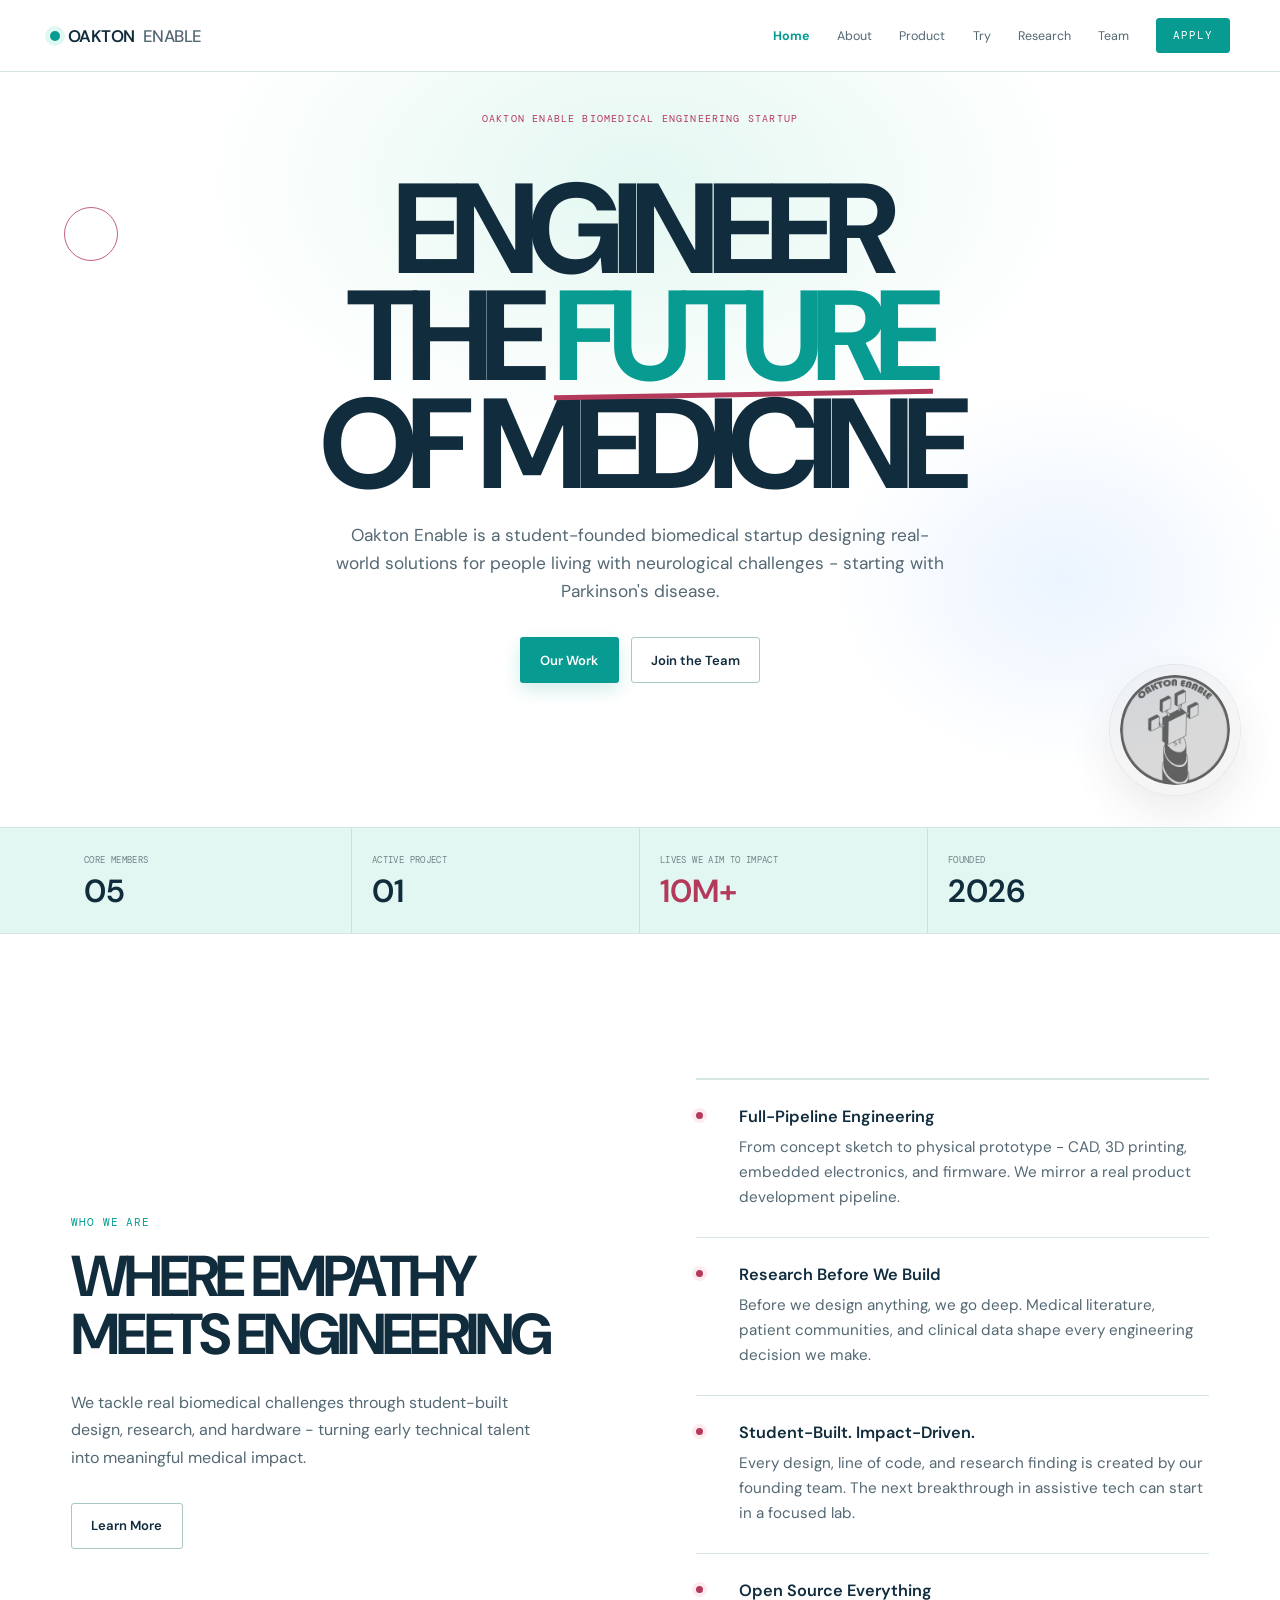
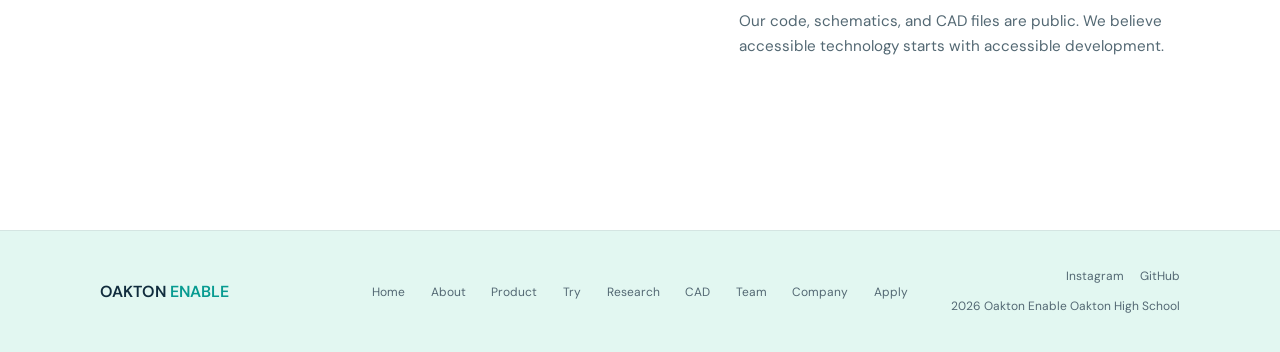
==== commit 5af101ef: "YC esque" ====
--- a/index.html
+++ b/index.html
@@ -3,7 +3,7 @@
 <head>
 <meta charset="UTF-8">
 <meta name="viewport" content="width=device-width, initial-scale=1.0">
-<title>Oakton Enable - Biomedical Engineering Club</title>
+<title>Oakton Enable - Biomedical Engineering Startup</title>
 <link rel="preconnect" href="https://fonts.googleapis.com">
 <link href="https://fonts.googleapis.com/css2?family=DM+Sans:wght@400;500;600;700&family=DM+Mono:wght@400;500&display=swap" rel="stylesheet">
 <link rel="stylesheet" href="styles.css">
@@ -11,21 +11,21 @@
   *,*::before,*::after{margin:0;padding:0;box-sizing:border-box;}
 
   :root{
-    --bg:#0a0c10;
-    --panel:#12161d;
-    --panel2:#161b23;
-    --ink:#eceef3;
-    --muted:#8b92a6;
-    --dim:#525869;
-    --line: rgba(236,238,243,0.09);
-    --line2: rgba(236,238,243,0.17);
-    --tremor:#ff5a5f;
-    --tremor-dim: rgba(255,90,95,0.5);
-    --steady:#3fe0c0;
-    --steady-dim: rgba(63,224,192,0.5);
-    --disp: 'Space Grotesk', sans-serif;
-    --serif: 'Newsreader', serif;
-    --mono: 'IBM Plex Mono', monospace;
+    --bg:#eef4f2;
+    --panel:#f8fbfa;
+    --panel2:#dfeae7;
+    --ink:#102c3d;
+    --muted:#536873;
+    --dim:#71848b;
+    --line:#cbdad7;
+    --line2:#9fb6b6;
+    --tremor:#9b3348;
+    --tremor-dim:rgba(155,51,72,.32);
+    --steady:#087f78;
+    --steady-dim:rgba(8,127,120,.35);
+    --disp:'DM Sans',sans-serif;
+    --serif:'DM Sans',sans-serif;
+    --mono:'DM Mono',monospace;
   }
 
   html{scroll-behavior:smooth;}
@@ -600,18 +600,18 @@
 
   /* ── OAKTON ENABLE / STARTUP SYSTEM ── */
   :root{
-    --bg:#fbfaf7;
-    --panel:#ffffff;
-    --panel2:#f4f1eb;
-    --ink:#171717;
-    --muted:#625f59;
-    --dim:#8e8a82;
-    --line:#e4e0d8;
-    --line2:#c8c2b8;
-    --tremor:#8b172b;
-    --tremor-dim:rgba(139,23,43,.32);
-    --steady:#f26522;
-    --steady-dim:rgba(242,101,34,.35);
+    --bg:#eef4f2;
+    --panel:#f8fbfa;
+    --panel2:#dfeae7;
+    --ink:#102c3d;
+    --muted:#536873;
+    --dim:#71848b;
+    --line:#cbdad7;
+    --line2:#9fb6b6;
+    --tremor:#9b3348;
+    --tremor-dim:rgba(155,51,72,.32);
+    --steady:#087f78;
+    --steady-dim:rgba(8,127,120,.35);
     --disp:'DM Sans',sans-serif;
     --serif:'DM Sans',sans-serif;
     --mono:'DM Mono',monospace;
@@ -622,6 +622,7 @@
     color:var(--ink);
     letter-spacing:0;
   }
+  html{overflow-x:hidden;}
   body::before, body::after, #bg-signal, #burst-canvas, #hud, #cc-dot, #cc-ring, #egg-flash, #achievement-toast{display:none!important;}
   body.cc-on, body.cc-on *{cursor:auto!important;}
   ::selection{background:var(--steady);color:#fff;}
@@ -718,7 +719,7 @@
   .join-cta-block h3{font-family:var(--disp);letter-spacing:-.05em;}
   .join-cta-block p{color:#c7c3bd;}
   .join-fine{color:#918c84;}
-  footer{background:#f1eee8;border-color:var(--line);padding:2.2rem max(2rem,4vw);}
+  footer{background:var(--panel2);border-color:var(--line);padding:2.2rem max(2rem,4vw);}
   .footer-logo{font-family:var(--disp);}
   .footer-logo span{color:var(--steady);}
   .footer-nav a,.footer-right,.footer-socials a{font-family:var(--disp);font-size:.75rem;color:var(--muted);text-transform:none;letter-spacing:0;}
@@ -741,6 +742,192 @@
     .hero h1{font-size:clamp(3.35rem,16vw,5rem);}
     .join-cta-block{padding:3rem 1.5rem;}
   }
+
+  /* ── OAKTON ENABLE BRAND PALETTE ── */
+  :root{
+    --bg:#eef4f2;
+    --panel:#f8fbfa;
+    --panel2:#dfeae7;
+    --ink:#102c3d;
+    --muted:#536873;
+    --dim:#71848b;
+    --line:#cbdad7;
+    --line2:#9fb6b6;
+    --tremor:#9b3348;
+    --tremor-dim:rgba(155,51,72,.32);
+    --steady:#087f78;
+    --steady-dim:rgba(8,127,120,.35);
+  }
+  body{background:var(--bg);}
+  ::selection{background:var(--steady);color:#f8fbfa;}
+  .nav-logo::before{background:var(--steady);}
+  #nav{background:rgba(238,244,242,.96);}
+  .nav-apply{background:var(--steady);border-color:var(--steady)!important;}
+  .nav-apply:hover{background:#066962!important;}
+  .btn-steady{background:var(--steady);}
+  .btn-steady:hover{background:#066962;box-shadow:0 8px 18px rgba(8,127,120,.2);}
+  .display em,.hero h1 em{color:var(--steady);}
+  .hero h1 em::after{background:var(--steady);}
+  .product-hero,.demo-block,.soon-list{background:var(--panel2);}
+  .readout-strip{background:#dfeae7;}
+  .readout-cell{border-color:#c1d2cf;}
+  .readout-cell:hover{background:#d4e4e0;}
+  .product-card-grid .icard{background:var(--panel);}
+  .join-cta-block{background:var(--ink);}
+  footer{background:#dfeae7;}
+  .hero::after{filter:none;mix-blend-mode:multiply;}
+
+  /* ── PROCEPTION-INSPIRED PRODUCT PRESENTATION ── */
+  #nav .nav-links [data-p="creations"],
+  #nav .nav-links [data-p="cad"],
+  #nav .nav-links [data-p="details"]{display:none;}
+  #nav .nav-links li:has([data-p="creations"]),
+  #nav .nav-links li:has([data-p="cad"]),
+  #nav .nav-links li:has([data-p="details"]),
+  #nav .nav-links li:has(.cmdk-hint),
+  #nav .nav-links li:has(.a11y-btn){display:none;}
+  #nav .nav-links{gap:1.7rem;}
+  #nav .nav-logo::before{width:10px;height:10px;border-radius:50%;}
+  #nav .nav-logo{font-size:1.05rem;}
+
+  .hero{
+    min-height:calc(100vh - 72px);
+    padding:8rem max(2rem, 5vw) 6rem;
+    align-items:center;
+    text-align:center;
+    border-bottom:1px solid var(--line);
+  }
+  .hero-badge{
+    top:112px;left:50%;transform:translateX(-50%);
+    white-space:nowrap;color:var(--steady);font-size:.62rem;
+    letter-spacing:.12em;text-transform:uppercase;
+  }
+  .hero-content{max-width:1120px;width:100%;}
+  .hero h1{
+    max-width:1080px;margin:0 auto 1.5rem;
+    font-size:clamp(4rem,10vw,9.2rem);
+    line-height:.84;letter-spacing:-.085em;
+  }
+  .hero h1 em{display:inline-block;position:relative;}
+  .hero h1 em::after{
+    content:'';position:absolute;left:0;right:0;bottom:-.05em;height:4px;
+    background:var(--steady);transform:rotate(-1deg);
+  }
+  .hero-sub{margin:0 auto 2rem;max-width:610px;font-size:1.08rem;}
+  .hero-btns{justify-content:center;}
+  .hero::after{
+    right:2.5rem;bottom:2rem;width:130px;opacity:.75;
+    filter:grayscale(1);border-radius:50%;
+  }
+
+  .readout-strip{
+    max-width:none;padding:0 max(2rem, 5vw);
+    grid-template-columns:repeat(4,1fr);
+    border-top:0;background:var(--panel2);
+  }
+  .readout-cell{padding:1.6rem 1.25rem;border-right:1px solid #d9d4ca;}
+  .readout-tag{font-size:.58rem;text-transform:uppercase;}
+  .readout-num{font-size:2rem;}
+
+  .page:not(#page-home) .section{padding-top:9rem;}
+  #page-home > .section{max-width:1240px;padding-top:9rem;padding-bottom:9rem;}
+  #page-home > .section .split{align-items:center;}
+  #page-home > .section .split-sticky{padding-right:2rem;}
+  #page-home > .section .display-sm{font-size:clamp(2.5rem,4.5vw,4.4rem);}
+  .feat-list{border-top:1px solid var(--line);}
+  .feat-item{padding:1.65rem 0;}
+  .feat-mark{width:7px;height:7px;margin-top:.35rem;border-radius:50%;background:var(--steady);font-size:0;}
+
+  .section > .display,.section > .reveal > .display{
+    max-width:950px;font-size:clamp(4rem,8vw,8rem);
+  }
+  .product-shell{border:0;border-top:1px solid var(--line);box-shadow:none;padding:2rem 0 0;}
+  .product-hero{padding:2.2rem;background:var(--panel2);}
+  .product-card-grid{gap:0;border:1px solid var(--line);}
+  .product-card-grid .icard{border:0;border-right:1px solid var(--line);}
+  .product-card-grid .icard:last-child{border-right:0;}
+  .join-cta-block{border-radius:0;}
+  footer{margin-top:0;}
+
+  @media (max-width:900px){
+    .hero{min-height:calc(100vh - 72px);padding-top:8rem;}
+    .hero-badge{top:105px;}
+    .hero::after{right:1.4rem;bottom:1.5rem;width:90px;opacity:.35;}
+    .readout-strip{padding:0 1.4rem;}
+    #page-home > .section{padding-top:6rem;padding-bottom:6rem;}
+  }
+  @media (max-width:560px){
+    .hero{padding-top:7.5rem;}
+    .hero-badge{font-size:.55rem;}
+    .hero h1{font-size:clamp(3.3rem,16vw,5.7rem);}
+    .hero h1 em::after{height:3px;}
+    .hero-sub{font-size:1rem;}
+    .readout-strip{padding:0 1.4rem;}
+    .readout-cell{padding:1.3rem .8rem;}
+    .product-card-grid .icard{border-right:0;border-bottom:1px solid var(--line);}
+    .product-card-grid .icard:last-child{border-bottom:0;}
+  }
+
+  /* ── BRIGHTER OAKTON ENABLE FINISH ── */
+  :root{
+    --bg:#ffffff;
+    --panel:#ffffff;
+    --panel2:#e2f7f1;
+    --ink:#102c3d;
+    --muted:#536873;
+    --dim:#71848b;
+    --line:#d4e5e2;
+    --line2:#9bbfbb;
+    --tremor:#b33a5b;
+    --tremor-dim:rgba(179,58,91,.3);
+    --steady:#079b91;
+    --steady-dim:rgba(7,155,145,.35);
+  }
+  body{background:#fff;}
+  .page{background:#fff;}
+  #nav{background:rgba(255,255,255,.94);}
+  .nav-logo::before{background:var(--steady);box-shadow:0 0 0 5px #dff8f2;}
+  .nav-links a:hover,.nav-links a.active{color:var(--steady);}
+  .hero{
+    background:
+      radial-gradient(ellipse 48% 45% at 50% 22%,rgba(226,247,241,.95),transparent 72%),
+      radial-gradient(ellipse 25% 32% at 83% 70%,rgba(228,240,255,.72),transparent 72%),
+      #fff;
+  }
+  .hero::before{
+    content:'';position:absolute;left:5vw;top:25%;width:54px;height:54px;
+    border:1px solid var(--tremor);border-radius:50%;opacity:.8;
+  }
+  .hero::after{
+    border:10px solid #e2f7f1;
+    box-shadow:0 0 0 1px var(--line),0 18px 42px rgba(16,44,61,.12);
+  }
+  .hero h1 em{color:var(--steady);}
+  .hero h1 em::after{background:var(--tremor);height:5px;}
+  .hero-badge{color:var(--tremor);}
+  .btn-steady{background:var(--steady);box-shadow:0 7px 18px rgba(7,155,145,.18);}
+  .btn-steady:hover{background:#057e77;box-shadow:0 10px 25px rgba(7,155,145,.28);}
+  .btn-outline{border-color:#a9c7c4;background:#fff;}
+  .btn-outline:hover{border-color:var(--steady);color:var(--steady);background:#effcf9;}
+  .readout-strip{background:#e2f7f1;}
+  .readout-cell{border-color:#c5e4df;}
+  .readout-cell:hover{background:#d3f1ea;}
+  .readout-cell:nth-child(3) .readout-num{color:var(--tremor);}
+  .feat-item:hover{background:#f4fbfa;}
+  .feat-mark{background:var(--tremor);box-shadow:0 0 0 4px #fdebf0;}
+  .product-hero,.demo-block,.soon-list{background:#e2f7f1;}
+  .product-card-grid .icard{background:#fff;}
+  .icard:hover,.future-item:hover{border-color:#84cfc5;box-shadow:0 12px 28px rgba(7,155,145,.12);}
+  .product-tab.active,.product-tab:hover{background:var(--ink);border-color:var(--ink);}
+  .steps-grid,.team-grid,.details-grid,.social-row,.paper-grid{background:#d4e5e2;}
+  .step-cell:hover,.detail-cell:hover,.social-cell:hover,.member:hover,.paper-row:hover{background:#f0fbf8;}
+  .join-cta-block{background:var(--ink);box-shadow:inset 0 4px 0 var(--steady);}
+  footer{background:#e2f7f1;}
+  .footer-logo span,.footer-nav a:hover,.footer-socials a:hover{color:var(--steady);}
+
+  @media (max-width:900px){
+    .hero::before{left:1.4rem;top:22%;width:34px;height:34px;}
+  }
 </style>
 </head>
 <body>
@@ -752,8 +939,8 @@
 <div id="achievement-toast"><div class="ach-title">System Fully Calibrated</div><div class="ach-sub">You've explored every module. Signal steady.</div></div>
 <div id="boot-overlay" aria-hidden="true">
   <svg class="boot-wf" viewBox="0 0 400 80" preserveAspectRatio="none" aria-hidden="true">
-    <path id="boot-tremor" d="M0,40 C8,20 16,60 24,30 C32,5 40,58 48,26 C56,4 64,55 72,32 C80,10 88,50 96,35 C104,60 112,15 120,40 C128,65 136,10 144,38 C152,58 160,18 168,40 C176,20 184,55 192,30 C200,8 208,50 216,35 C224,55 232,20 240,40" fill="none" stroke="#ff5a5f" stroke-width="2" stroke-linecap="round"/>
-    <path id="boot-steady" d="M240,40 C280,41 320,40 400,40" fill="none" stroke="#3fe0c0" stroke-width="2" stroke-linecap="round" opacity="0"/>
+    <path id="boot-tremor" d="M0,40 C8,20 16,60 24,30 C32,5 40,58 48,26 C56,4 64,55 72,32 C80,10 88,50 96,35 C104,60 112,15 120,40 C128,65 136,10 144,38 C152,58 160,18 168,40 C176,20 184,55 192,30 C200,8 208,50 216,35 C224,55 232,20 240,40" fill="none" stroke="#9b3348" stroke-width="2" stroke-linecap="round"/>
+    <path id="boot-steady" d="M240,40 C280,41 320,40 400,40" fill="none" stroke="#087f78" stroke-width="2" stroke-linecap="round" opacity="0"/>
   </svg>
   <div class="boot-status" id="boot-status">INITIALIZING SENSOR ARRAY</div>
   <div class="boot-bar"><div class="boot-bar-fill" id="boot-bar-fill"></div></div>
@@ -778,7 +965,7 @@
 <nav id="nav">
   <a class="nav-logo" onclick="go('home')">
     <svg class="mark" viewBox="0 0 40 26" xmlns="http://www.w3.org/2000/svg" aria-hidden="true">
-      <path d="M0,20 L6,8 L10,22 L14,4 L18,20 L24,13 L40,13" fill="none" stroke="#3fe0c0" stroke-width="2.2" stroke-linecap="round" stroke-linejoin="round"/>
+      <path d="M0,20 L6,8 L10,22 L14,4 L18,20 L24,13 L40,13" fill="none" stroke="#087f78" stroke-width="2.2" stroke-linecap="round" stroke-linejoin="round"/>
     </svg>
     OAKTON <span class="sub">ENABLE</span>
   </a>
@@ -792,7 +979,7 @@
     <li><a onclick="go('cad')" data-p="cad">CAD</a></li>
     <li><a onclick="go('creations')" data-p="creations">Creations</a></li>
     <li><a onclick="go('team')" data-p="team">Team</a></li>
-    <li><a onclick="go('details')" data-p="details">Club Info</a></li>
+    <li><a onclick="go('details')" data-p="details">Company</a></li>
     <li><button class="nav-apply" onclick="go('join')" data-p="join" type="button">Apply</button></li>
     <li><button class="cmdk-hint" onclick="openCmdk()" aria-label="Open command palette">Jump to<kbd>/</kbd></button></li>
     <li><button class="cmdk-hint" id="sound-toggle" onclick="toggleSound()" aria-label="Toggle interface sound">SND<kbd id="sound-state">OFF</kbd></button></li>
@@ -806,7 +993,7 @@
 <div class="page active" id="page-home">
   <section class="hero" id="hero">
     <div class="hero-spotlight" id="hero-spotlight"></div>
-    <div class="hero-badge">Oakton High School  Biomedical Engineering Club</div>
+    <div class="hero-badge">Oakton Enable  Biomedical Engineering Startup</div>
 
     <svg class="hero-wf" viewBox="0 0 1200 220" preserveAspectRatio="none" aria-hidden="true">
       <path class="tremor-line wf-draw" d="M0,110 C15,70 30,155 45,90 C60,25 75,165 90,80 C105,10 120,150 135,95 C150,35 165,130 180,100 C195,155 210,55 225,115 C240,175 255,35 270,105 C285,60 300,145 315,95 C330,25 345,155 360,85 C375,130 390,45 405,110 C420,160 435,50 450,100 C465,25 480,150 495,90 C510,140 525,45 540,105 C555,15 570,150 585,100" fill="none" stroke-width="1.6" opacity="0.55"/>
@@ -815,10 +1002,10 @@
 
     <div class="hero-content">
       <h1>ENGINEER<br>THE <em>FUTURE</em><br>OF MEDICINE</h1>
-      <p class="hero-sub">Oakton Enable is a student-led team designing real-world solutions for people living with neurological challenges - starting with Parkinson's disease.</p>
+      <p class="hero-sub">Oakton Enable is a student-founded biomedical startup designing real-world solutions for people living with neurological challenges - starting with Parkinson's disease.</p>
       <div class="hero-btns">
         <button class="btn btn-steady" onclick="go('product')">Our Work</button>
-        <button class="btn btn-outline" onclick="go('join')">Join the Club</button>
+        <button class="btn btn-outline" onclick="go('join')">Join the Team</button>
       </div>
     </div>
     <div class="hero-caption">TREMOR SIGNAL <b>-></b> CALIBRATED OUTPUT<br>a stray hand made steady</div>
@@ -836,13 +1023,13 @@
       <div class="split-sticky">
         <span class="eyebrow">Who We Are</span>
         <h2 class="display-sm" style="margin-bottom:1.5rem;">WHERE EMPATHY<br>MEETS ENGINEERING</h2>
-        <p class="body-md" style="margin-bottom:2rem;">We tackle real biomedical challenges through student-driven design, research, and hardware - giving students the platform to create meaningful change before they ever leave high school.</p>
+        <p class="body-md" style="margin-bottom:2rem;">We tackle real biomedical challenges through student-built design, research, and hardware - turning early technical talent into meaningful medical impact.</p>
         <button class="btn btn-outline" onclick="go('about')">Learn More</button>
       </div>
       <div class="feat-list">
         <div class="feat-item"><div class="feat-mark"></div><div><div class="feat-title">Full-Pipeline Engineering</div><div class="feat-body">From concept sketch to physical prototype - CAD, 3D printing, embedded electronics, and firmware. We mirror a real product development pipeline.</div></div></div>
         <div class="feat-item"><div class="feat-mark"></div><div><div class="feat-title">Research Before We Build</div><div class="feat-body">Before we design anything, we go deep. Medical literature, patient communities, and clinical data shape every engineering decision we make.</div></div></div>
-        <div class="feat-item"><div class="feat-mark"></div><div><div class="feat-title">Student-Led. Impact-Driven.</div><div class="feat-body">Every design, line of code, and research finding is created by students. The next breakthrough in assistive tech could come from a high school lab.</div></div></div>
+        <div class="feat-item"><div class="feat-mark"></div><div><div class="feat-title">Student-Built. Impact-Driven.</div><div class="feat-body">Every design, line of code, and research finding is created by our founding team. The next breakthrough in assistive tech can start in a focused lab.</div></div></div>
         <div class="feat-item"><div class="feat-mark"></div><div><div class="feat-title">Open Source Everything</div><div class="feat-body">Our code, schematics, and CAD files are public. We believe accessible technology starts with accessible development.</div></div></div>
       </div>
     </div>
@@ -880,12 +1067,12 @@
 <div class="page" id="page-about">
   <div class="section">
     <span class="eyebrow">Who We Are</span>
-    <h1 class="display" style="margin-bottom:3rem;">ABOUT<br>THE CLUB</h1>
+    <h1 class="display" style="margin-bottom:3rem;">ABOUT<br>THE STARTUP</h1>
     <hr class="rule" style="margin-bottom:4rem;">
 
     <div class="split" style="margin-bottom:5rem;">
       <div>
-        <p class="body-lg" style="margin-bottom:1.5rem;">Oakton Enable is where biology meets engineering, where empathy drives design, and where high school students prove that age is no barrier to solving medicine's hardest problems.</p>
+        <p class="body-lg" style="margin-bottom:1.5rem;">Oakton Enable is where biology meets engineering, where empathy drives design, and where a focused founding team takes on medicine's hardest problems.</p>
         <p class="body-md">We operate in the space between clinical need and technical possibility - choosing problems rooted in real human experience, and building solutions with dignity at the center of every design decision.</p>
       </div>
       <div>
@@ -1042,7 +1229,7 @@
     </div>
 
     <div class="reveal delay-3">
-      <span class="eyebrow">Club Research Output</span>
+      <span class="eyebrow">Startup Research Output</span>
       <h2 class="display-sm" style="margin-bottom:2rem;">IN PROGRESS</h2>
       <div class="paper-grid">
         <div class="paper-row">
@@ -1130,7 +1317,7 @@
         <div class="member-init">AN</div>
         <div class="member-name">Arnav Nair</div>
         <div class="member-role">President</div>
-        <p class="member-bio">As founding president, Arnav provides the vision, strategic direction, and leadership that holds the club together. He coordinates across disciplines - ensuring that programmers, designers, and researchers are working in concert toward a coherent goal. His leadership is defined by inclusivity, rigorous standards, and a personal belief that student innovation can and should matter in the real world.</p>
+        <p class="member-bio">As founding president, Arnav provides the vision, strategic direction, and leadership that holds Oakton Enable together. He coordinates across disciplines - ensuring that programmers, designers, and researchers are working in concert toward a coherent goal. His leadership is defined by inclusivity, rigorous standards, and a personal belief that student innovation can and should matter in the real world.</p>
         <div class="member-tags"><span class="tag">Leadership</span><span class="tag">Strategy</span><span class="tag">Vision</span></div>
         <div class="vitals-row"><canvas class="vcanvas" data-seed="1"></canvas><span class="vitals-tag"><span class="vdot"></span>Signal</span></div>
       </div>
@@ -1138,7 +1325,7 @@
         <div class="member-init">AD</div>
         <div class="member-name">Aditya Nandimandalam</div>
         <div class="member-role">Head of Outreach & Research  Programmer</div>
-        <p class="member-bio">Aditya serves as the intellectual and external bridge of Oakton Enable. As Head of Outreach and Research, he digs deep into medical literature, connects the club with patient communities, and shapes how the team communicates its work. He also contributes as a core programmer - translating research findings into functional software and control logic for the IsoWrite's sensor systems.</p>
+        <p class="member-bio">Aditya serves as the intellectual and external bridge of Oakton Enable. As Head of Outreach and Research, he digs deep into medical literature, connects the startup with patient communities, and shapes how the team communicates its work. He also contributes as a core programmer - translating research findings into functional software and control logic for the IsoWrite's sensor systems.</p>
         <div class="member-tags"><span class="tag">Research</span><span class="tag">Outreach</span><span class="tag">Programming</span></div>
         <div class="vitals-row"><canvas class="vcanvas" data-seed="2"></canvas><span class="vitals-tag"><span class="vdot"></span>Signal</span></div>
       </div>
@@ -1165,7 +1352,7 @@
         </div>
         <div class="member-name">Samarth Prakash</div>
         <div class="member-role">Head of Media</div>
-        <p class="member-bio">Samarth shapes how Oakton Enable looks and sounds to the outside world. He leads photography, video, and content strategy - documenting builds, testing sessions, and milestones, then turning that raw footage into the story that shows people why IsoWrite matters. His work is what makes the club's progress visible, shareable, and easy to rally behind.</p>
+        <p class="member-bio">Samarth shapes how Oakton Enable looks and sounds to the outside world. He leads photography, video, and content strategy - documenting builds, testing sessions, and milestones, then turning that raw footage into the story that shows people why IsoWrite matters. His work is what makes the startup's progress visible, shareable, and easy to rally behind.</p>
         <div class="member-tags"><span class="tag">Photography</span><span class="tag">Video</span><span class="tag">Content Strategy</span></div>
         <div class="vitals-row"><canvas class="vcanvas" data-seed="5"></canvas><span class="vitals-tag"><span class="vdot"></span>Signal</span></div>
       </div>
@@ -1182,17 +1369,17 @@
 <!-- ---- DETAILS ---- -->
 <div class="page" id="page-details">
   <div class="section">
-    <span class="eyebrow">Club Information</span>
-    <h1 class="display" style="margin-bottom:3rem;">CLUB<br>DETAILS</h1>
+    <span class="eyebrow">Company Information</span>
+    <h1 class="display" style="margin-bottom:3rem;">COMPANY<br>DETAILS</h1>
     <hr class="rule" style="margin-bottom:4rem;">
 
     <div class="details-grid">
       <div class="detail-cell"><div class="detail-icon">"</div><div class="detail-label">Meeting Times</div><div class="detail-val">TBA</div><div class="detail-body">Our official meeting schedule is being finalized. Follow our Instagram for announcements the moment times are confirmed.</div></div>
-      <div class="detail-cell"><div class="detail-icon">"</div><div class="detail-label">Location</div><div class="detail-val">Oakton High School</div><div class="detail-body">We meet on campus. The specific room and schedule details will be released alongside our first meeting announcement.</div></div>
+      <div class="detail-cell"><div class="detail-icon">"</div><div class="detail-label">Location</div><div class="detail-val">Oakton, Virginia</div><div class="detail-body">Our founding team builds from Oakton High School while developing a product for people living with neurological challenges.</div></div>
       <div class="detail-cell"><div class="detail-icon">"</div><div class="detail-label">Open To</div><div class="detail-val">All Grade Levels</div><div class="detail-body">Oakton Enable welcomes students from every grade level. No engineering background required - we teach you what you need as we go.</div></div>
       <div class="detail-cell"><div class="detail-icon"></div><div class="detail-label">Structure</div><div class="detail-val">Project-Based</div><div class="detail-body">We operate on project cycles. Your time commitment scales with the needs of the project you contribute to.</div></div>
       <div class="detail-cell"><div class="detail-icon"></div><div class="detail-label">At Meetings</div><div class="detail-val">Build & Research</div><div class="detail-body">Meetings include design reviews, programming sessions, research presentations, and hands-on prototyping. Every session moves the project forward.</div></div>
-      <div class="detail-cell"><div class="detail-icon">"</div><div class="detail-label">How to Join</div><div class="detail-val">Interest Form</div><div class="detail-body">Fill out our interest form and a club officer will reach out with next steps once the schedule is locked in.</div></div>
+      <div class="detail-cell"><div class="detail-icon">"</div><div class="detail-label">How to Connect</div><div class="detail-val">Interest Form</div><div class="detail-body">Fill out our interest form and a team lead will reach out with next steps.</div></div>
     </div>
 
     <div style="margin-top:4rem; padding:3rem; border:1px solid var(--line); background:var(--panel);">
@@ -1243,7 +1430,7 @@
       <div class="join-tab-panel active" id="join-connect-panel">
         <h3 style="font-family:var(--mono);font-size:.7rem;color:var(--muted);text-transform:uppercase;letter-spacing:.11em;margin-bottom:1.5rem;">Find Us Online</h3>
         <div class="social-row" style="margin-bottom:4rem;">
-          <a href="https://instagram.com/oaktonenable" target="_blank" class="social-cell"><div class="sc-icon">"</div><div class="sc-name">Instagram</div><div class="sc-handle">@oaktonenable</div><div class="sc-note">Club updates, photos, and announcements</div></a>
+          <a href="https://instagram.com/oaktonenable" target="_blank" class="social-cell"><div class="sc-icon">"</div><div class="sc-name">Instagram</div><div class="sc-handle">@oaktonenable</div><div class="sc-note">Startup updates, builds, and announcements</div></a>
           <a href="https://github.com/oaktonenable" target="_blank" class="social-cell"><div class="sc-icon">'</div><div class="sc-name">GitHub</div><div class="sc-handle">github.com/oaktonenable</div><div class="sc-note">Open source code and project repositories</div></a>
           <div class="social-cell" style="opacity:.4;cursor:default;"><div class="sc-icon">"</div><div class="sc-name">OnShape</div><div class="sc-handle" style="color:var(--muted);">Coming Soon</div><div class="sc-note">3D CAD models and design files</div></div>
         </div>
@@ -1336,7 +1523,7 @@
       <a onclick="go('research')">Research</a>
       <a onclick="go('cad')">CAD</a>
       <a onclick="go('team')">Team</a>
-      <a onclick="go('details')">Club Info</a>
+      <a onclick="go('details')">Company</a>
       <a onclick="go('join')">Apply</a>
     </nav>
     <div class="footer-right">
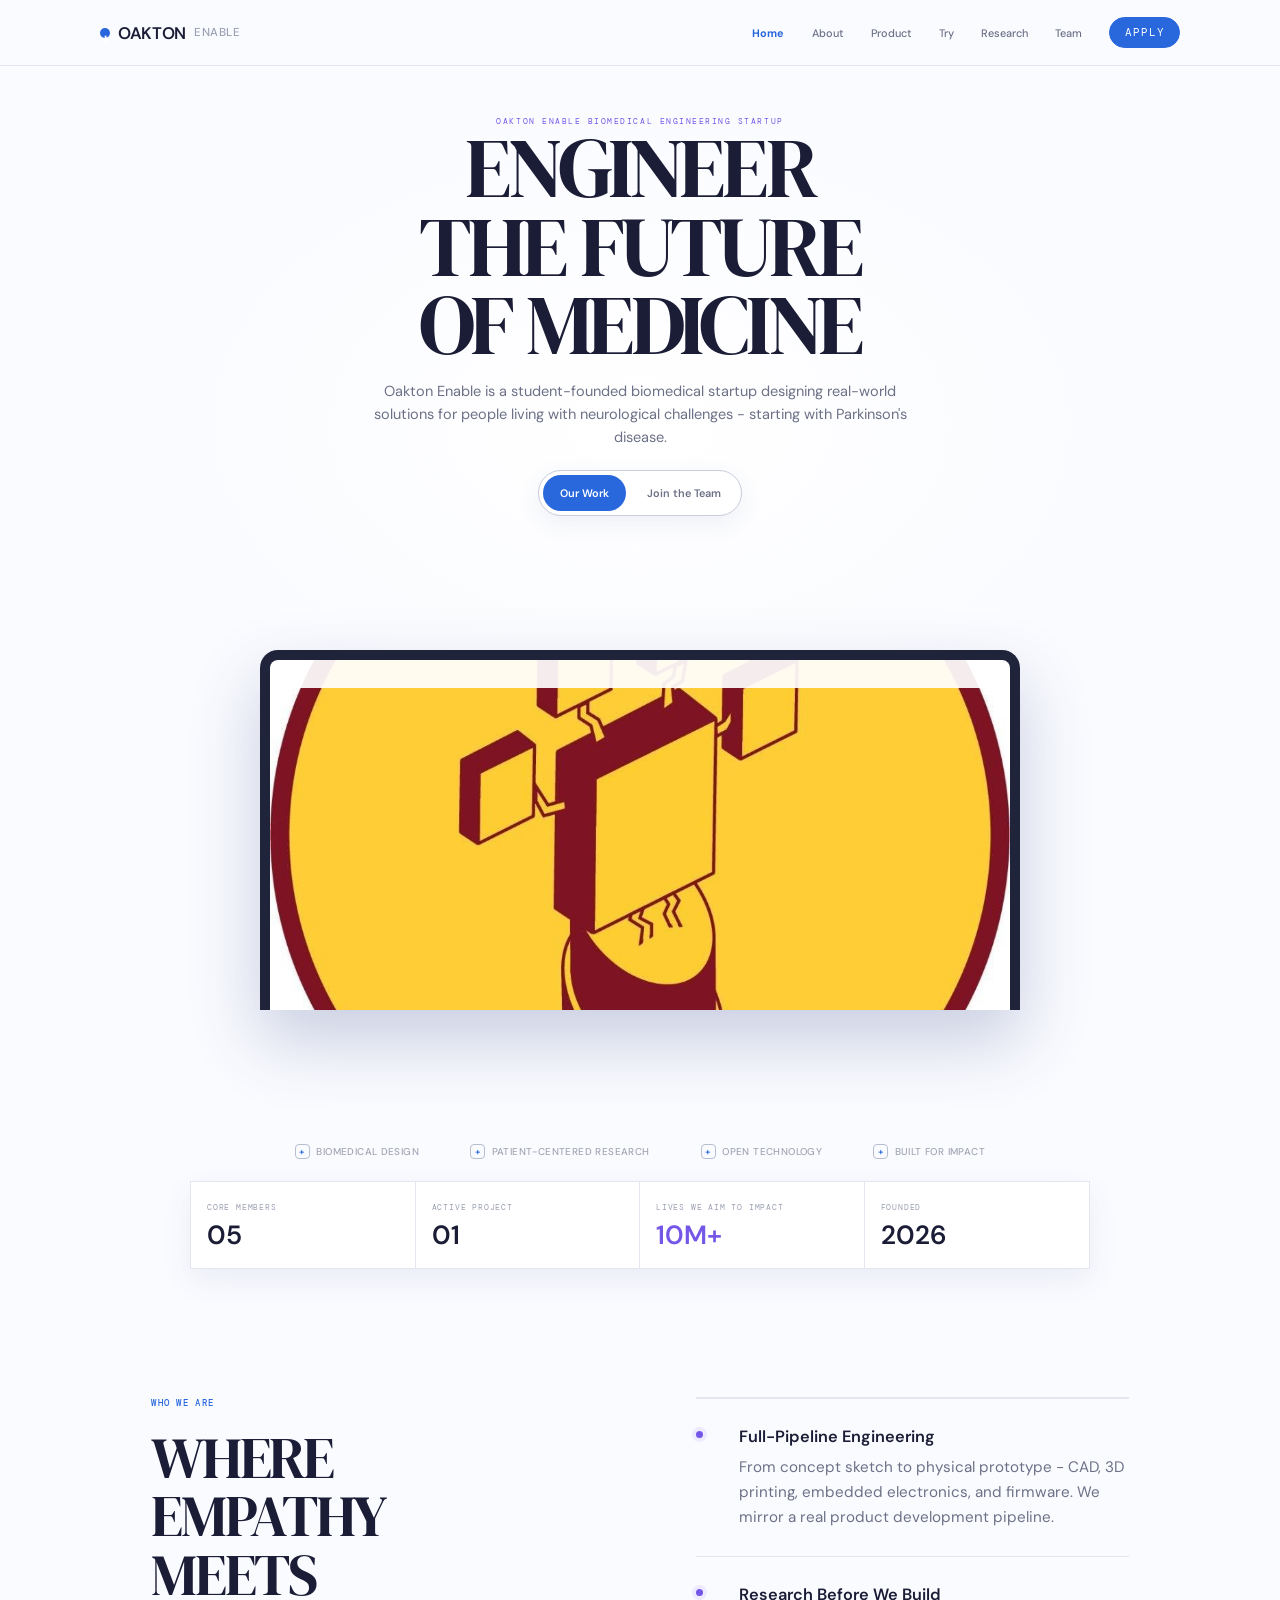
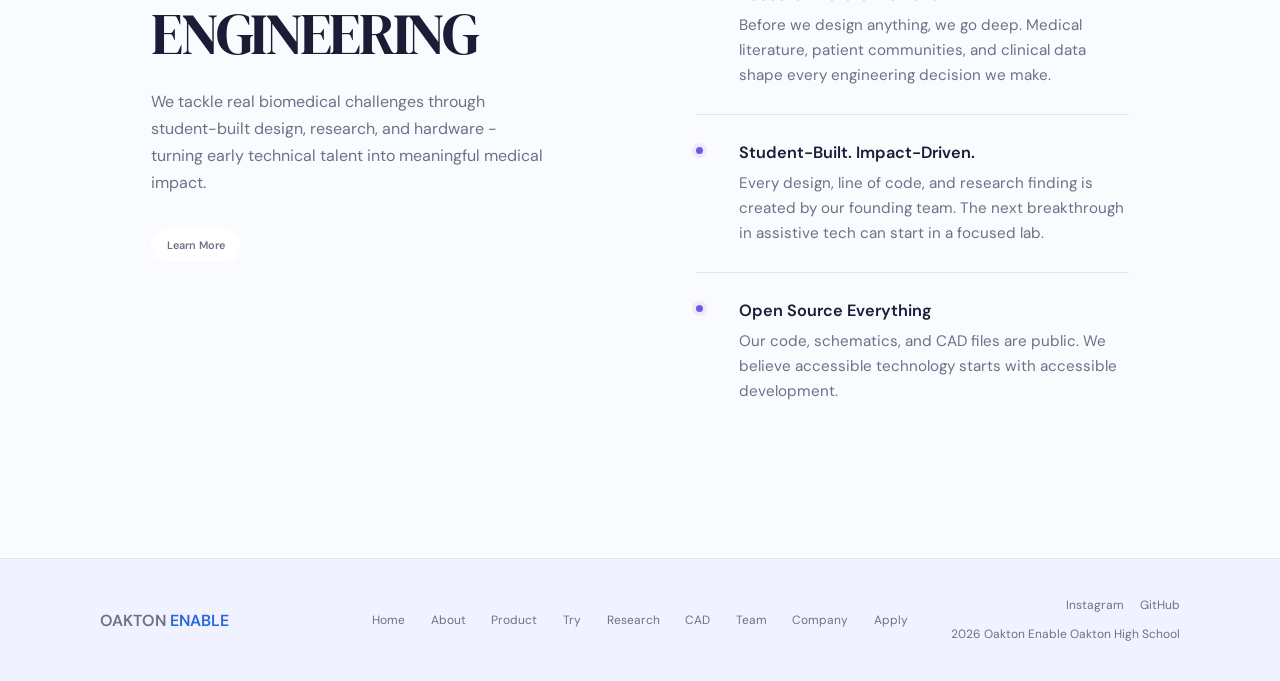
==== commit 78762df5: "more intense aesthetic for prof" ====
--- a/index.html
+++ b/index.html
@@ -5,7 +5,7 @@
 <meta name="viewport" content="width=device-width, initial-scale=1.0">
 <title>Oakton Enable - Biomedical Engineering Startup</title>
 <link rel="preconnect" href="https://fonts.googleapis.com">
-<link href="https://fonts.googleapis.com/css2?family=DM+Sans:wght@400;500;600;700&family=DM+Mono:wght@400;500&display=swap" rel="stylesheet">
+<link href="https://fonts.googleapis.com/css2?family=DM+Sans:wght@400;500;600;700&family=DM+Mono:wght@400;500&family=DM+Serif+Display:ital@0;1&display=swap" rel="stylesheet">
 <link rel="stylesheet" href="styles.css">
 <style>
   *,*::before,*::after{margin:0;padding:0;box-sizing:border-box;}
@@ -928,6 +928,180 @@
   @media (max-width:900px){
     .hero::before{left:1.4rem;top:22%;width:34px;height:34px;}
   }
+
+  /* ── OAKTON PRODUCT-FILM HERO ── */
+  :root{
+    --bg:#090b0f;
+    --panel:#11151b;
+    --panel2:#171d25;
+    --ink:#f5f5f0;
+    --muted:#a4a9b0;
+    --dim:#6e747e;
+    --line:rgba(245,245,240,.12);
+    --line2:rgba(245,245,240,.24);
+    --steady:#f2f0e9;
+    --steady-dim:rgba(242,240,233,.35);
+    --tremor:#ff6b91;
+    --tremor-dim:rgba(255,107,145,.4);
+    --disp:'DM Sans',sans-serif;
+    --serif:'DM Serif Display',Georgia,serif;
+    --mono:'DM Mono',monospace;
+  }
+  body{background:var(--bg);color:var(--ink);}
+  .page{background:var(--bg);}
+  #nav{
+    height:58px;padding:0 max(2rem, calc((100vw - 920px) / 2));
+    background:rgba(9,11,15,.82);border-bottom:1px solid rgba(245,245,240,.09);
+    backdrop-filter:blur(14px);
+  }
+  .nav-logo{font-family:var(--mono);font-size:.8rem;letter-spacing:.08em;color:var(--ink);text-transform:uppercase;}
+  .nav-logo::before{content:'OE';display:grid;place-items:center;width:auto;height:auto;background:none;box-shadow:none;color:var(--ink);font-size:.76rem;font-weight:500;}
+  .nav-logo .sub{color:var(--dim);font-size:.68rem;letter-spacing:.05em;}
+  .nav-links{gap:1.25rem;}
+  .nav-links a{font-family:var(--disp);font-size:.68rem;color:var(--muted);}
+  .nav-links a:hover,.nav-links a.active{color:var(--ink);}
+  .nav-apply{background:var(--ink);border-color:var(--ink)!important;color:var(--bg)!important;padding:.42rem .8rem!important;border-radius:999px;}
+  .nav-apply:hover{background:var(--tremor)!important;border-color:var(--tremor)!important;color:#fff!important;}
+  .hamburger span{background:var(--ink);}
+  #scroll-progress{top:58px;background:var(--tremor);}
+
+  .hero{
+    min-height:calc(100vh - 58px);padding:7rem max(2rem, calc((100vw - 920px) / 2)) 5rem;
+    align-items:flex-start;text-align:left;justify-content:center;overflow:hidden;
+    background:
+      radial-gradient(ellipse 35% 60% at 78% 50%,rgba(47,59,78,.22),transparent 72%),
+      radial-gradient(ellipse 30% 40% at 20% 70%,rgba(255,107,145,.06),transparent 70%),
+      var(--bg);
+    border-bottom:0;
+  }
+  .hero::before{display:none;}
+  .hero::after{
+    content:'';position:absolute;z-index:0;right:-3vw;bottom:-12vh;width:min(53vw,720px);height:96vh;
+    border:0;border-radius:0;box-shadow:none;opacity:1;mix-blend-mode:screen;filter:grayscale(1) contrast(1.12) brightness(.7);
+    background:linear-gradient(90deg,var(--bg) 0%,transparent 28%),url('Oakton_Enable_Image.jpg') center/contain no-repeat;
+  }
+  .hero-badge{top:calc(50% - 190px);left:max(2rem, calc((100vw - 920px) / 2));transform:none;color:var(--dim);font-size:.55rem;letter-spacing:.18em;}
+  .hero-content{z-index:2;max-width:560px;width:auto;}
+  .hero h1{
+    max-width:560px;margin:0 0 1.6rem;font-family:var(--serif);font-size:clamp(3.5rem,6vw,6.5rem);
+    line-height:.94;letter-spacing:-.045em;font-weight:400;color:var(--ink);
+  }
+  .hero h1 em{color:var(--ink);font-style:normal;}
+  .hero h1 em::after{content:'_';position:static;background:none;height:auto;color:var(--tremor);}
+  .hero-sub{max-width:450px;margin:0 0 1.8rem;font-size:.92rem;line-height:1.65;color:var(--muted);}
+  .hero-btns{justify-content:flex-start;gap:.5rem;}
+  .btn{border-radius:999px;padding:.68rem 1rem;font-size:.7rem;}
+  .btn-steady{background:var(--ink);color:var(--bg);box-shadow:none;}
+  .btn-steady:hover{background:var(--tremor);box-shadow:none;}
+  .btn-outline{background:rgba(245,245,240,.06);border-color:var(--line);color:var(--ink);}
+  .btn-outline:hover{background:var(--ink);border-color:var(--ink);color:var(--bg);}
+  .hero-caption{display:none;}
+  .readout-strip{max-width:920px;padding:0;grid-template-columns:repeat(4,1fr);border:1px solid var(--line);background:var(--panel);}
+  .readout-cell{padding:1.3rem 1rem;border-color:var(--line);}
+  .readout-tag{font-size:.52rem;letter-spacing:.11em;color:var(--dim);}
+  .readout-num{font-size:1.65rem;color:var(--ink);}
+  .readout-num .u{color:var(--tremor);}
+  .section{max-width:920px;padding:7rem 0;}
+  .page:not(#page-home) .section{padding-top:8rem;}
+  .display,.display-sm{font-family:var(--serif);font-weight:400;letter-spacing:-.04em;}
+  .display{font-size:clamp(3rem,6vw,6rem);}
+  .display-sm{font-size:clamp(2rem,4vw,3.6rem);}
+  .display em{color:var(--ink);}
+  .eyebrow{font-size:.55rem;letter-spacing:.16em;color:var(--tremor);}
+  .body-lg,.body-md,.feat-body,.icard p,.product-hero p,.future-item p,.step-body,.member-bio,.detail-body,.sc-note,.join-cta-block p,.soon-list ul,.paper-info p{color:var(--muted);}
+  .feat-list{border-top:1px solid var(--line);}
+  .feat-item,.rule{border-color:var(--line);}
+  .feat-mark{background:var(--tremor);box-shadow:0 0 0 4px rgba(255,107,145,.1);}
+  .feat-title,.icard h4,.product-hero h3,.future-item h4,.step-title,.member-name,.detail-val,.sc-name,.paper-info h4{color:var(--ink);}
+  .product-shell{background:var(--panel);border-color:var(--line);}
+  .product-hero,.demo-block,.soon-list{background:var(--panel2);border-color:var(--line);}
+  .icard,.future-item,.paper-row,.detail-cell,.social-cell,.member,.step-cell{background:var(--panel);border-color:var(--line);}
+  .product-tab{background:transparent;border-color:var(--line);color:var(--muted);border-radius:999px;}
+  .product-tab.active,.product-tab:hover{background:var(--ink);border-color:var(--ink);color:var(--bg);}
+  .steps-grid,.team-grid,.details-grid,.social-row,.paper-grid{background:var(--line);border-color:var(--line);}
+  .step-cell:hover,.detail-cell:hover,.social-cell:hover,.member:hover,.paper-row:hover{background:#151b22;}
+  .step-tag,.future-tag,.detail-label{color:var(--tremor);}
+  .join-cta-block{background:var(--panel2);border:1px solid var(--line);}
+  footer{background:var(--bg);border-color:var(--line);}
+  .footer-logo,.footer-nav a,.footer-right,.footer-socials a{color:var(--muted);}
+  .footer-logo span{color:var(--tremor);}
+  blockquote{border-color:var(--tremor);}
+  blockquote p{font-family:var(--serif);color:var(--ink);}
+  .demo-canvas-wrap{background:#050609;border-color:var(--line);}
+  .hero + .readout-strip{position:relative;z-index:3;}
+  #page-home > .section{padding-top:8rem;padding-bottom:8rem;}
+  #page-home > .section .split{align-items:start;}
+
+  .launch-bubble{
+    position:fixed;right:1.25rem;bottom:1.25rem;z-index:700;display:flex;flex-direction:column;gap:.35rem;align-items:flex-end;
+  }
+  .launch-bubble a{display:inline-flex;align-items:center;gap:.55rem;padding:.55rem .8rem;border-radius:999px;background:var(--ink);color:var(--bg);font:500 .64rem var(--disp);text-decoration:none;box-shadow:0 8px 25px rgba(0,0,0,.22);transition:transform .2s,background .2s;}
+  .launch-bubble a:hover{transform:translateX(-4px);background:var(--tremor);color:#fff;}
+  .launch-bubble a::after{content:'->';font-family:var(--mono);}
+
+  @media (max-width:900px){
+    #nav{height:62px;padding:0 1.4rem;}
+    #scroll-progress{top:62px;}
+    .hero{min-height:calc(100vh - 62px);padding:8rem 1.4rem 5rem;}
+    .hero-badge{top:100px;left:1.4rem;}
+    .hero::after{right:-25vw;bottom:-4vh;width:90vw;height:58vh;opacity:.42;}
+    .hero-content{max-width:520px;}
+    .section{padding:5rem 1.4rem;}
+    .readout-strip{margin:0 1.4rem;}
+  }
+  @media (max-width:560px){
+    .hero{padding-top:7.5rem;}
+    .hero h1{font-size:clamp(3.5rem,15vw,5.2rem);}
+    .hero-sub{font-size:.88rem;max-width:330px;}
+    .hero::after{right:-34vw;width:110vw;height:48vh;opacity:.28;}
+    .readout-strip{grid-template-columns:repeat(2,1fr);}
+    .launch-bubble{right:.75rem;bottom:.75rem;}
+  }
+
+  /* TechnologyWire-inspired startup landing treatment */
+  :root{--bg:#fafbff;--panel:#fff;--panel2:#f0f3ff;--ink:#1b1d36;--muted:#6d7187;--dim:#9ba0b2;--line:#e3e6f1;--line2:#c8ccdc;--steady:#2867dc;--steady-dim:rgba(40,103,220,.28);--tremor:#7557e8;--tremor-dim:rgba(117,87,232,.3);--serif:'DM Serif Display',Georgia,serif;}
+  body,.page{background:var(--bg);color:var(--ink);}body{overflow-x:hidden;}
+  #nav{height:66px;padding:0 max(2rem,calc((100vw - 1080px)/2));background:rgba(250,251,255,.9);border-bottom:1px solid var(--line);}
+  .nav-logo{font-family:var(--disp);font-size:.84rem;letter-spacing:-.02em;text-transform:none;color:var(--ink);}
+  .nav-logo::before{content:'+';display:grid;place-items:center;width:24px;height:24px;border-radius:7px;background:var(--steady);box-shadow:none;color:#fff;font:700 1rem var(--disp);}
+  .nav-logo .sub{font-size:.72rem;color:var(--dim);}
+  .nav-links{gap:1.25rem;}.nav-links a{font:500 .68rem var(--disp);color:var(--muted);}.nav-links a:hover,.nav-links a.active{color:var(--steady);}
+  .nav-apply{background:var(--steady);border-color:var(--steady)!important;color:#fff!important;border-radius:999px;padding:.5rem .9rem!important;}.nav-apply:hover{background:#1d52b8!important;border-color:#1d52b8!important;}
+  .hamburger span{background:var(--ink);}.page:not(#page-home) .section{padding-top:8rem;}.section{max-width:1080px;padding:7rem max(2rem,4vw);}
+  #scroll-progress{top:66px;background:var(--steady);}
+  .hero{min-height:780px;padding:8rem max(1.4rem,4vw) 0;align-items:center;text-align:center;justify-content:flex-start;background:radial-gradient(ellipse 60% 44% at 50% 38%,#fff 0%,#fafbff 70%);overflow:hidden;}
+  .hero::before{display:none;}.hero-badge{top:116px;left:50%;transform:translateX(-50%);color:var(--tremor);font-size:.53rem;letter-spacing:.18em;white-space:nowrap;}.hero-content{z-index:2;max-width:780px;width:100%;}
+  .hero h1{max-width:780px;margin:0 auto 1rem;font-family:var(--serif);font-size:clamp(3.7rem,6.6vw,6.7rem);line-height:.93;letter-spacing:-.045em;font-weight:400;color:var(--ink);}.hero h1 em{color:var(--ink);}.hero h1 em::after{display:none;}
+  .hero-sub{max-width:560px;margin:0 auto 1.3rem;font:.91rem/1.6 var(--disp);color:var(--muted);}.hero-btns{justify-content:center;gap:.35rem;padding:.25rem;border:1px solid var(--line2);border-radius:999px;background:#fff;box-shadow:0 8px 24px rgba(49,73,130,.08);width:max-content;margin:0 auto;}
+  .btn{border-radius:999px;padding:.62rem 1rem;font:600 .68rem var(--disp);}.btn-steady{background:var(--steady);color:#fff;box-shadow:none;}.btn-steady:hover{background:#1d52b8;box-shadow:none;}.btn-outline{background:#fff;border:0;color:var(--muted);}.btn-outline:hover{background:var(--panel2);border:0;color:var(--ink);}
+  .hero::after{content:'';position:absolute;z-index:1;left:50%;right:auto;top:430px;transform:translateX(-50%);width:min(760px,84vw);height:390px;border:10px solid #20243b;border-bottom:0;border-radius:18px 18px 0 0;box-shadow:0 30px 70px rgba(41,62,125,.24);filter:none;opacity:1;mix-blend-mode:normal;background:linear-gradient(180deg,rgba(255,255,255,.92) 0 28px,transparent 28px),url('Oakton_Enable_Image.jpg') center/cover no-repeat;}
+  .readout-strip{position:relative;z-index:3;max-width:900px;margin:0 auto;padding:0;grid-template-columns:repeat(4,1fr);border:1px solid var(--line);background:#fff;box-shadow:0 12px 28px rgba(49,73,130,.08);}.readout-cell{padding:1.25rem 1rem;border-color:var(--line);}.readout-tag{font-size:.5rem;letter-spacing:.1em;color:var(--dim);}.readout-num{font-size:1.65rem;color:var(--ink);}.readout-num .u{color:var(--steady);}
+  .trust-strip{position:relative;z-index:3;display:flex;justify-content:center;gap:clamp(1rem,4vw,4rem);flex-wrap:wrap;max-width:850px;margin:1.1rem auto 0;color:#a2a6b4;font:500 .62rem var(--disp);letter-spacing:.04em;text-transform:uppercase;}.trust-strip span{display:inline-flex;align-items:center;gap:.4rem;}.trust-strip span::before{content:'+';display:grid;place-items:center;width:15px;height:15px;border:1px solid #b8bdd0;border-radius:4px;color:var(--steady);}
+  #page-home>.section{max-width:1080px;padding-top:8rem;}.display,.display-sm{font-family:var(--serif);font-weight:400;letter-spacing:-.04em;color:var(--ink);}.display{font-size:clamp(3rem,6vw,6.2rem);}.display-sm{font-size:clamp(2rem,4vw,3.6rem);}.eyebrow{font:500 .55rem var(--mono);letter-spacing:.15em;color:var(--steady);}.body-lg,.body-md,.feat-body,.icard p,.product-hero p,.future-item p,.step-body,.member-bio,.detail-body,.sc-note,.join-cta-block p,.soon-list ul,.paper-info p{color:var(--muted);}.feat-list,.feat-item,.rule{border-color:var(--line);}.feat-mark{background:var(--tremor);box-shadow:0 0 0 4px #eeeaff;}.feat-title,.icard h4,.product-hero h3,.future-item h4,.step-title,.member-name,.detail-val,.sc-name,.paper-info h4{color:var(--ink);}
+  .product-shell{background:#fff;border-color:var(--line);box-shadow:0 16px 35px rgba(49,73,130,.07);}.product-hero,.demo-block,.soon-list{background:var(--panel2);border-color:var(--line);}.icard,.future-item,.paper-row,.detail-cell,.social-cell,.member,.step-cell{background:#fff;border-color:var(--line);}.product-tab{background:#fff;border-color:var(--line);color:var(--muted);border-radius:999px;}.product-tab.active,.product-tab:hover{background:var(--ink);border-color:var(--ink);color:#fff;}.steps-grid,.team-grid,.details-grid,.social-row,.paper-grid{background:var(--line);border-color:var(--line);}.step-cell:hover,.detail-cell:hover,.social-cell:hover,.member:hover,.paper-row:hover{background:#f5f7ff;}.step-tag,.future-tag,.detail-label{color:var(--steady);}.join-cta-block{background:var(--ink);border:0;border-radius:18px;box-shadow:0 18px 40px rgba(27,29,54,.2);}.join-cta-block p{color:#c9ccda;}footer{background:#f0f3ff;border-color:var(--line);}.footer-logo,.footer-nav a,.footer-right,.footer-socials a{color:var(--muted);}.footer-logo span{color:var(--steady);}.blockquote,blockquote{border-color:var(--tremor);}blockquote p{font-family:var(--serif);color:var(--ink);}.demo-canvas-wrap{background:#15182b;border-color:var(--line);}.launch-bubble{display:none;}
+  @media (max-width:900px){#nav{height:64px;padding:0 1.4rem;}#scroll-progress{top:64px;}.hero{min-height:700px;padding-top:7.5rem;}.hero-badge{top:102px;}.hero::after{top:390px;width:92vw;height:310px;}.readout-strip{margin:0 1.4rem;}}
+  @media (max-width:560px){.hero{min-height:650px;}.hero h1{font-size:clamp(3.2rem,14vw,5rem);}.hero-sub{font-size:.84rem;max-width:330px;}.hero::after{top:375px;width:105vw;height:245px;border-width:7px;}.readout-strip{grid-template-columns:repeat(2,1fr);}.trust-strip{gap:.7rem 1rem;font-size:.52rem;}}
+
+  /* Keep the hero readable: copy, preview, trust row, and metrics occupy separate bands. */
+  .hero{min-height:960px;padding-top:8rem;}
+  .hero-content{margin-bottom:430px;}
+  .hero::after{top:500px;height:380px;}
+  .trust-strip{margin-top:1.5rem;}
+  .readout-strip{margin-top:1.4rem;}
+  @media (min-width:901px){
+    .hero{min-height:1120px;}
+    .hero::after{top:650px;height:360px;}
+  }
+  @media (max-width:900px){
+    .hero{min-height:820px;padding-top:7.5rem;}
+    .hero-content{margin-bottom:320px;}
+    .hero::after{top:455px;height:300px;}
+  }
+  @media (max-width:560px){
+    .hero{min-height:770px;}
+    .hero-content{margin-bottom:255px;}
+    .hero::after{top:435px;height:235px;}
+  }
 </style>
 </head>
 <body>
@@ -1010,6 +1184,13 @@
     </div>
     <div class="hero-caption">TREMOR SIGNAL <b>-></b> CALIBRATED OUTPUT<br>a stray hand made steady</div>
   </section>
+
+  <div class="trust-strip" aria-label="Oakton Enable focus areas">
+    <span>Biomedical design</span>
+    <span>Patient-centered research</span>
+    <span>Open technology</span>
+    <span>Built for impact</span>
+  </div>
 
   <div class="readout-strip">
     <div class="readout-cell"><div class="readout-tag">Core Members</div><div class="readout-num" data-count="5" data-pad="2">00</div></div>
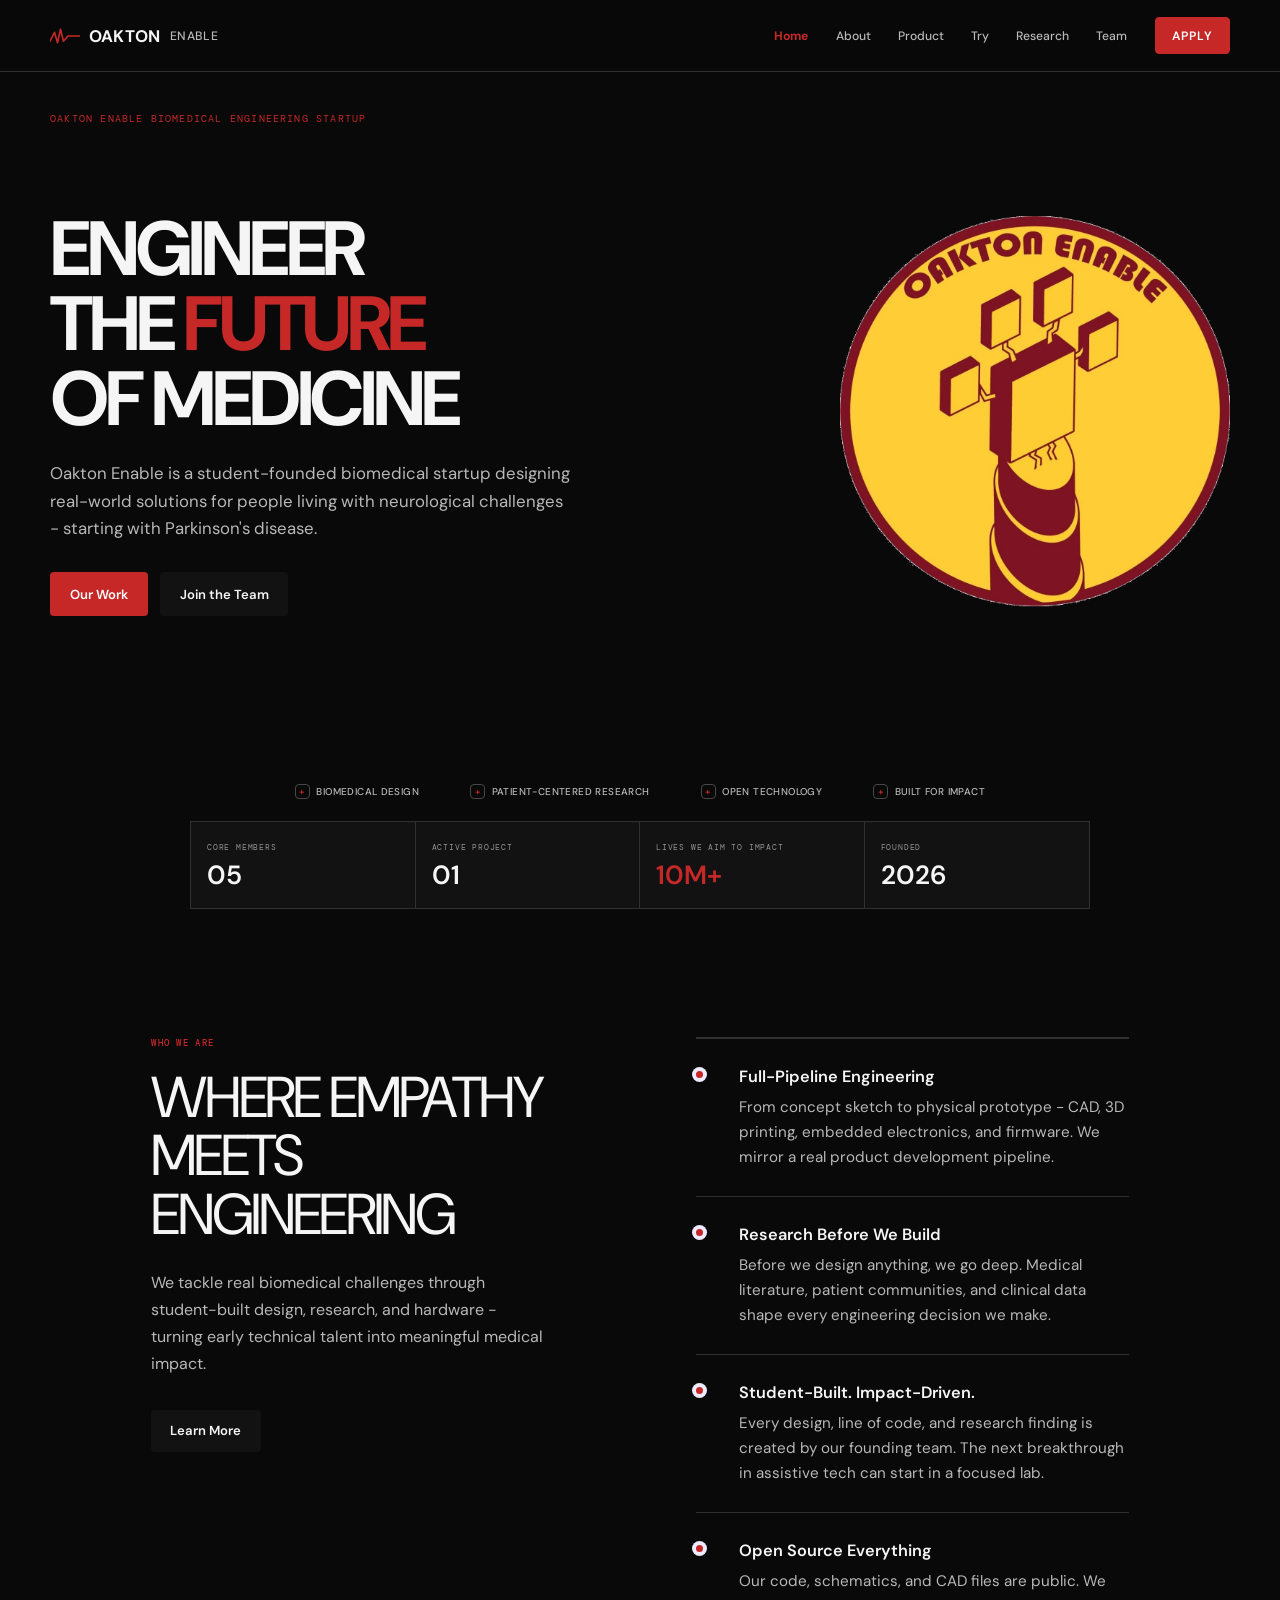
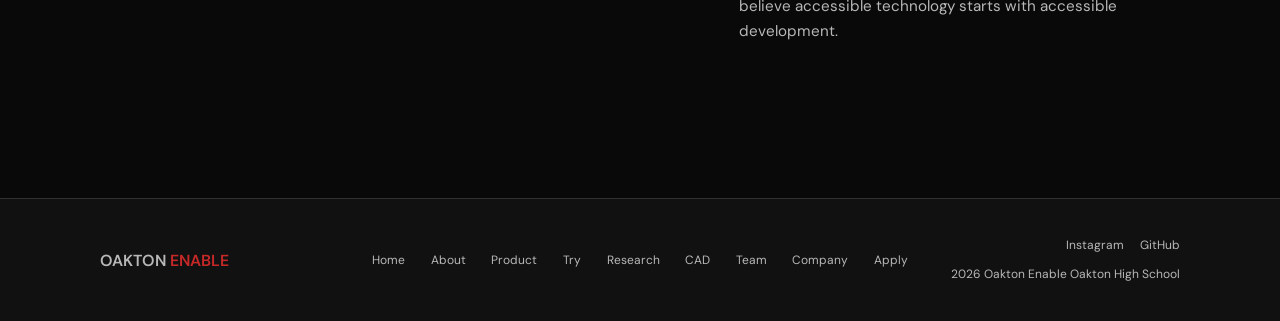
==== commit dbb064ea: "bunch of goodies changed website to be black and red  new png ig (idk why that there)  script also c" ====
--- a/index.html
+++ b/index.html
@@ -772,7 +772,7 @@
   .readout-strip{background:#dfeae7;}
   .readout-cell{border-color:#c1d2cf;}
   .readout-cell:hover{background:#d4e4e0;}
-  .product-card-grid .icard{background:var(--panel);}
+  #page-product .product-card-grid .icard{background:var(--panel);}
   .join-cta-block{background:var(--ink);}
   footer{background:#dfeae7;}
   .hero::after{filter:none;mix-blend-mode:multiply;}
@@ -1102,6 +1102,180 @@
     .hero-content{margin-bottom:255px;}
     .hero::after{top:435px;height:235px;}
   }
+
+  :root{
+    --bg:#090909;
+    --panel:#121212;
+    --panel2:#1b1b1b;
+    --ink:#f5f5f5;
+    --muted:#b8b8b8;
+    --dim:#929292;
+    --line:#303030;
+    --line2:#484848;
+    --steady:#c62828;
+    --steady-dim:rgba(198,40,40,.28);
+    --tremor:#c62828;
+    --tremor-dim:rgba(198,40,40,.28);
+    --disp:'DM Sans',Arial,sans-serif;
+    --serif:'DM Sans',Arial,sans-serif;
+  }
+  body,.page{background:var(--bg);color:var(--ink);}
+  ::selection{background:var(--steady);color:#fff;}
+  :focus-visible{outline:2px solid var(--steady);outline-offset:3px;}
+  #nav{
+    height:72px;
+    padding:0 max(2rem,calc((100vw - 1180px)/2));
+    background:rgba(9,9,9,.96);
+    border-bottom:1px solid var(--line);
+    box-shadow:none!important;
+  }
+  .nav-logo{
+    display:inline-flex;
+    align-items:center;
+    gap:.55rem;
+    padding:0;
+    border:0;
+    background:none;
+    color:var(--ink);
+    font:700 .95rem var(--disp);
+    letter-spacing:.02em;
+    cursor:pointer;
+  }
+  .nav-logo .mark{display:block!important;width:30px;height:20px;flex-shrink:0;}
+  .nav-logo::before{display:none!important;content:none!important;}
+  .nav-logo .sub{color:var(--muted);font-size:.76rem;font-weight:500;}
+  .nav-links{gap:1.35rem;}
+  .nav-links .nav-page-btn{
+    padding:0;
+    border:0;
+    background:none;
+    color:var(--muted);
+    font:500 .76rem var(--disp);
+    cursor:pointer;
+    transition:color .15s ease;
+  }
+  .nav-links .nav-page-btn:hover,.nav-links .nav-page-btn.active{color:var(--steady);}
+  .nav-links .nav-page-btn.active{font-weight:700;}
+  .nav-apply{
+    border:1px solid var(--steady)!important;
+    border-radius:4px;
+    background:var(--steady);
+    color:#fff!important;
+    padding:.58rem 1rem!important;
+    font:600 .76rem var(--disp);
+  }
+  .nav-apply:hover{background:#a51f1f!important;border-color:#a51f1f!important;color:#fff!important;}
+  .hamburger span{background:var(--ink);}
+  #scroll-progress{top:72px;background:var(--steady);}
+
+  .hero{
+    min-height:760px;
+    padding:140px max(2rem,calc((100vw - 1180px)/2)) 72px;
+    align-items:flex-start;
+    justify-content:center;
+    text-align:left;
+    background:var(--bg);
+  }
+  .hero-badge{
+    top:112px;
+    left:max(2rem,calc((100vw - 1180px)/2));
+    transform:none;
+    color:var(--steady);
+    font-size:.62rem;
+    letter-spacing:.12em;
+    white-space:normal;
+  }
+  .hero-content{width:min(60%,620px);max-width:620px;margin:0;}
+  .hero h1{
+    max-width:620px;
+    margin:0 0 1.4rem;
+    color:var(--ink);
+    font:700 clamp(3.2rem,6vw,5.6rem)/.98 var(--disp);
+    letter-spacing:-.055em;
+  }
+  .hero h1 em{color:var(--steady);}
+  .hero-sub{max-width:520px;margin:0 0 1.8rem;font:400 1.05rem/1.65 var(--disp);color:var(--muted);}
+  .hero-btns{justify-content:flex-start;gap:.75rem;width:auto;margin:0;padding:0;border:0;border-radius:0;background:none;box-shadow:none;}
+  .btn{border-radius:4px;padding:.8rem 1.2rem;font:600 .82rem var(--disp);letter-spacing:0;text-transform:none;}
+  .btn-steady{background:var(--steady);color:#fff;box-shadow:none;}
+  .btn-steady:hover{background:#a51f1f;box-shadow:none;}
+  .btn-outline{border-color:var(--line2);background:var(--panel);color:var(--ink);}
+  .btn-outline:hover{border-color:var(--steady);background:var(--panel2);color:var(--ink);}
+  .hero::after{
+    top:50%;
+    right:max(2rem,calc((100vw - 1180px)/2));
+    bottom:auto;
+    left:auto;
+    width:clamp(260px,32vw,390px);
+    height:auto;
+    aspect-ratio:1;
+    transform:translateY(-42%);
+    border:0;
+    border-radius:0;
+    box-shadow:none;
+    filter:none;
+    opacity:1;
+    mix-blend-mode:normal;
+    background:url('Oakton_Enable_Logo.png') center/contain no-repeat;
+  }
+  .trust-strip{color:var(--muted);}
+  .trust-strip span::before{border-color:var(--line2);color:var(--steady);}
+  .readout-strip{box-shadow:none;}
+  .join-cta-block{background:#151515;border-radius:4px;box-shadow:none;}
+  .join-cta-block h3{color:#fff;}
+  .join-cta-block p{color:#ddd;}
+  .join-cta-block::before,.join-cta-block::after{border-color:var(--steady-dim);}
+  footer{background:#111;}
+
+  .readout-strip,.readout-cell,.product-shell,.product-hero,.demo-block,.soon-list,
+  .icard,.future-item,.paper-row,.detail-cell,.social-cell,.member,.step-cell,
+  .product-tab,.demo-toggle,.tag,.join-cta-block{background-color:var(--panel);}
+  .steps-grid,.team-grid,.details-grid,.social-row,.paper-grid{background-color:var(--line);}
+  .product-hero,.demo-block,.soon-list,.future-item{background-color:var(--panel2);}
+  .product-card-grid .icard{background:var(--panel);}
+  .product-tab.active,.product-tab:hover{background-color:var(--steady);border-color:var(--steady);color:#fff;}
+  .demo-canvas-wrap{background:#111;}
+  .demo-toggle button{background:var(--panel);color:var(--ink);}
+  input,select,textarea{background:var(--panel);border-color:var(--line2);color:var(--ink);}
+  input::placeholder,textarea::placeholder{color:var(--dim);}
+  .footer-nav a:hover,.footer-socials a:hover{color:var(--steady);}
+  .step-cell:hover,.detail-cell:hover,.social-cell:hover,.member:hover,.paper-row:hover,.icard:hover,.future-item:hover{background-color:#222;}
+  .btn-outline:hover{background-color:var(--panel2);}
+
+  body::before,body::after,#bg-signal,#burst-canvas,#hud,#cc-dot,#cc-ring,
+  #egg-flash,#achievement-toast,#sweep,.hero-wf,.hero-spotlight,.hero-caption{display:none!important;}
+  #boot-overlay{display:none!important;}
+  .page.active,.product-panel{animation:none!important;}
+  .reveal,.reveal.visible{opacity:1;transform:none;transition:none;}
+  .wf-draw,.tremor-line,.dot,.vitals-tag .vdot{animation:none!important;}
+  .wf-draw,.tremor-line{stroke-dasharray:none!important;stroke-dashoffset:0!important;}
+  .icard:hover,.future-item:hover,.step-cell:hover,.member:hover,
+  .detail-cell:hover,.social-cell:hover,.paper-row:hover,.btn:hover,.btn:active{transform:none!important;}
+
+  @media (max-width:900px){
+    #nav{height:72px;padding:0 1.4rem;}
+    #scroll-progress{top:72px;}
+    .nav-links{top:72px;background:var(--bg);padding:1rem 1.4rem;gap:.8rem;border-color:var(--line);}
+    .nav-links li{width:100%;justify-content:flex-start;}
+    .nav-links .nav-page-btn{width:100%;padding:.4rem 0;text-align:left;}
+    .nav-apply{width:100%;}
+    .hero{min-height:900px;padding:145px 1.4rem 250px;}
+    .hero-badge{top:112px;left:1.4rem;}
+    .hero-content{width:100%;max-width:620px;margin:0 0 260px;}
+    .hero h1{font-size:clamp(3.4rem,9vw,5.4rem);}
+    .hero::after{top:auto;right:1.4rem;bottom:1.5rem;width:min(34vw,250px);height:auto;transform:none;}
+    .readout-strip{margin:0 1.4rem;}
+  }
+  @media (max-width:560px){
+    #nav{padding:0 1rem;}
+    .hero{min-height:850px;padding:138px 1.2rem 220px;}
+    .hero-badge{left:1.2rem;font-size:.55rem;}
+    .hero-content{margin-bottom:220px;}
+    .hero h1{font-size:clamp(3rem,13vw,4.6rem);}
+    .hero-sub{max-width:350px;font-size:.95rem;}
+    .hero::after{right:1.2rem;bottom:1.25rem;width:min(42vw,185px);}
+    .readout-strip{grid-template-columns:repeat(2,1fr);}
+  }
 </style>
 </head>
 <body>
@@ -1137,23 +1311,23 @@
 
 <!-- NAV -->
 <nav id="nav">
-  <a class="nav-logo" onclick="go('home')">
+  <button class="nav-logo" type="button" onclick="go('home')" aria-label="Oakton Enable home">
     <svg class="mark" viewBox="0 0 40 26" xmlns="http://www.w3.org/2000/svg" aria-hidden="true">
-      <path d="M0,20 L6,8 L10,22 L14,4 L18,20 L24,13 L40,13" fill="none" stroke="#087f78" stroke-width="2.2" stroke-linecap="round" stroke-linejoin="round"/>
+      <path d="M0,20 L6,8 L10,22 L14,4 L18,20 L24,13 L40,13" fill="none" stroke="#c62828" stroke-width="2.2" stroke-linecap="round" stroke-linejoin="round"/>
     </svg>
     OAKTON <span class="sub">ENABLE</span>
-  </a>
-  <button class="hamburger" id="ham" onclick="toggleMenu()" aria-label="Menu"><span></span><span></span><span></span></button>
+  </button>
+  <button class="hamburger" id="ham" type="button" onclick="toggleMenu()" aria-label="Menu" aria-controls="nav-links" aria-expanded="false"><span></span><span></span><span></span></button>
   <ul class="nav-links" id="nav-links">
-    <li><a onclick="go('home')" data-p="home" class="active">Home</a></li>
-    <li><a onclick="go('about')" data-p="about">About</a></li>
-    <li><a onclick="go('product')" data-p="product">Product</a></li>
-    <li><a onclick="go('try')" data-p="try">Try</a></li>
-    <li><a onclick="go('research')" data-p="research">Research</a></li>
-    <li><a onclick="go('cad')" data-p="cad">CAD</a></li>
-    <li><a onclick="go('creations')" data-p="creations">Creations</a></li>
-    <li><a onclick="go('team')" data-p="team">Team</a></li>
-    <li><a onclick="go('details')" data-p="details">Company</a></li>
+    <li><button class="nav-page-btn active" type="button" onclick="go('home')" data-p="home" aria-current="page">Home</button></li>
+    <li><button class="nav-page-btn" type="button" onclick="go('about')" data-p="about">About</button></li>
+    <li><button class="nav-page-btn" type="button" onclick="go('product')" data-p="product">Product</button></li>
+    <li><button class="nav-page-btn" type="button" onclick="go('try')" data-p="try">Try</button></li>
+    <li><button class="nav-page-btn" type="button" onclick="go('research')" data-p="research">Research</button></li>
+    <li><button class="nav-page-btn" type="button" onclick="go('cad')" data-p="cad">CAD</button></li>
+    <li><button class="nav-page-btn" type="button" onclick="go('creations')" data-p="creations">Creations</button></li>
+    <li><button class="nav-page-btn" type="button" onclick="go('team')" data-p="team">Team</button></li>
+    <li><button class="nav-page-btn" type="button" onclick="go('details')" data-p="details">Company</button></li>
     <li><button class="nav-apply" onclick="go('join')" data-p="join" type="button">Apply</button></li>
     <li><button class="cmdk-hint" onclick="openCmdk()" aria-label="Open command palette">Jump to<kbd>/</kbd></button></li>
     <li><button class="cmdk-hint" id="sound-toggle" onclick="toggleSound()" aria-label="Toggle interface sound">SND<kbd id="sound-state">OFF</kbd></button></li>
@@ -1619,7 +1793,7 @@
         <div class="join-cta-block">
           <h3>READY TO JOIN<br>OAKTON ENABLE?</h3>
           <p>Fill out our interest form and we'll be in touch. We'd love to hear from you - regardless of your background or skill level.</p>
-          <a href="https://docs.google.com/forms/d/e/1FAIpQLSediQK2menlsXeRNVHi76ocW_E3qNm8afyynof9Xd01SNs3rQ/viewform?usp=publish-editor" target="_blank" class="btn btn-steady" style="font-size:.78rem;padding:1rem 2.25rem;">Fill Out the Interest Form '</a>
+          <a href="https://docs.google.com/forms/d/e/1FAIpQLSediQK2menlsXeRNVHi76ocW_E3qNm8afyynof9Xd01SNs3rQ/viewform?usp=publish-editor" target="_blank" class="btn btn-steady" style="font-size:.78rem;padding:1rem 2.25rem;">Fill Out the Interest Form</a>
           <p class="join-fine">No experience required  All grades welcome  All interests considered</p>
         </div>
       </div>
